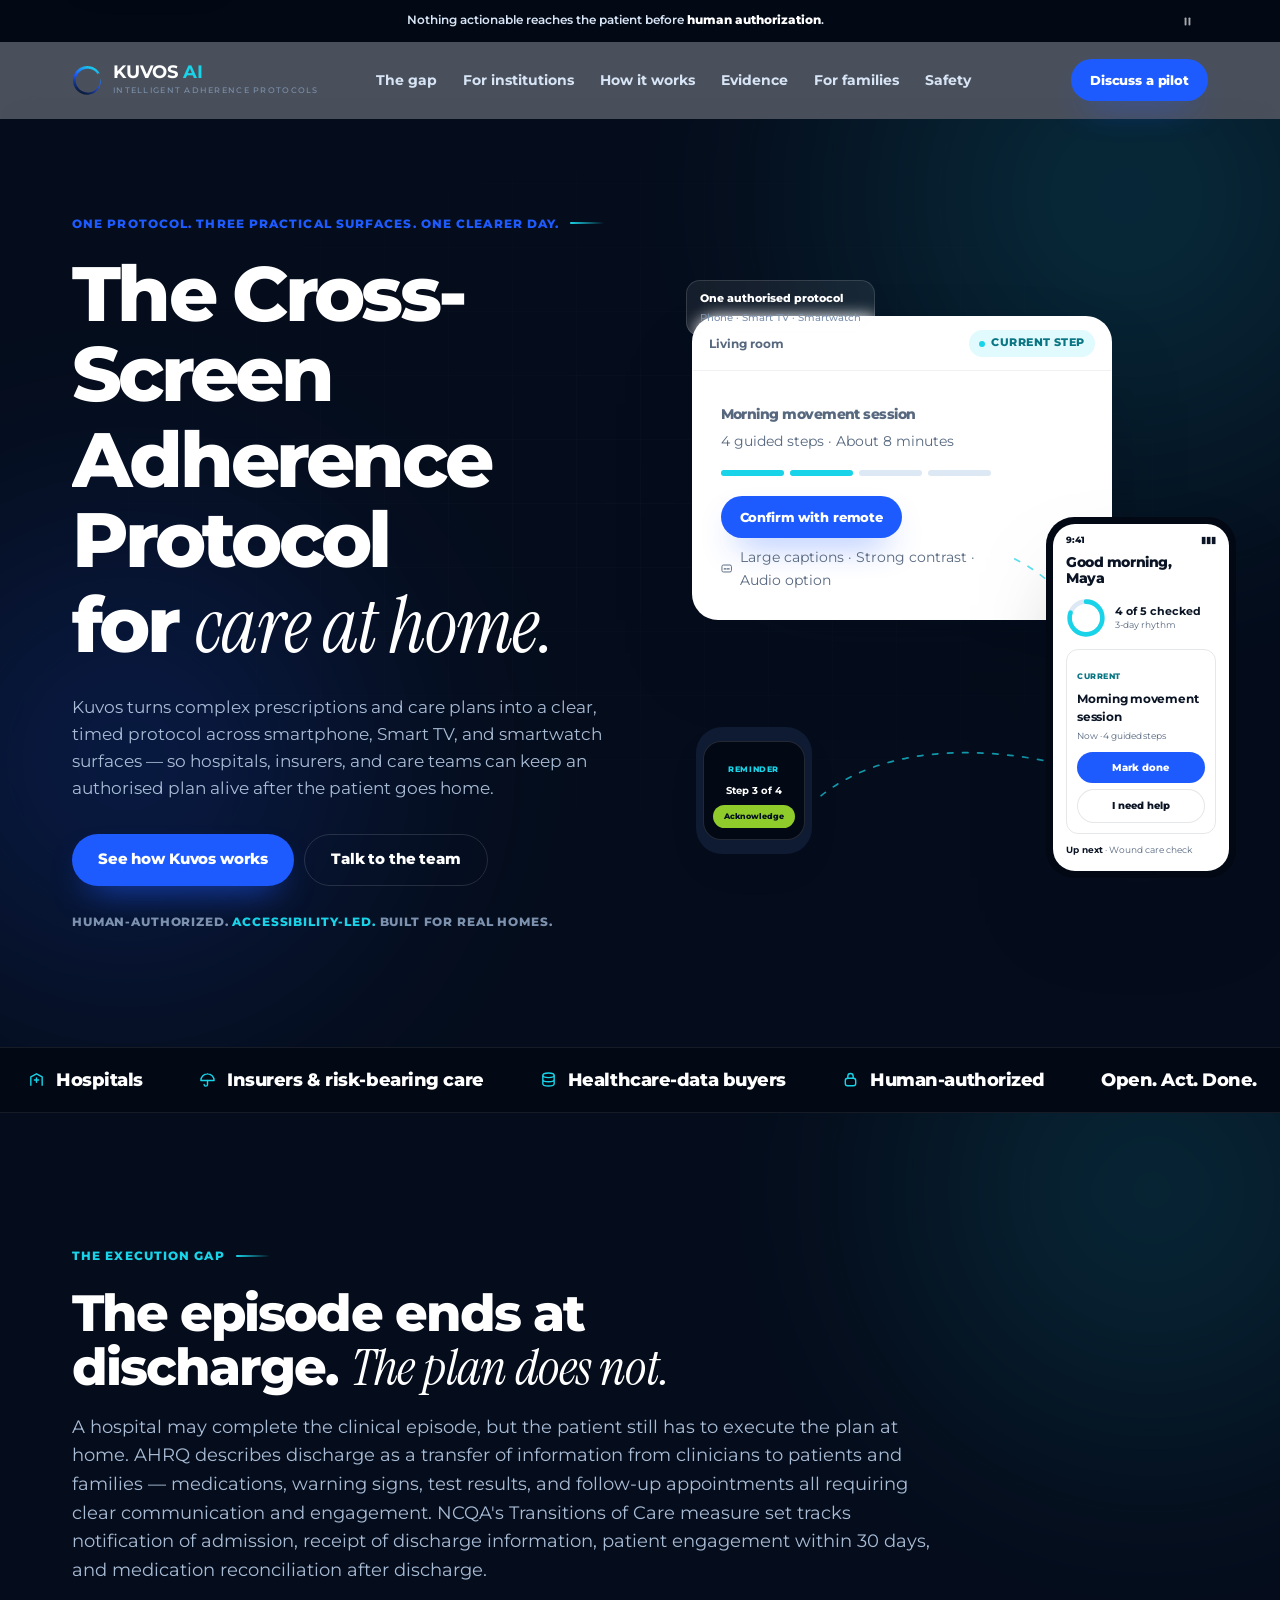
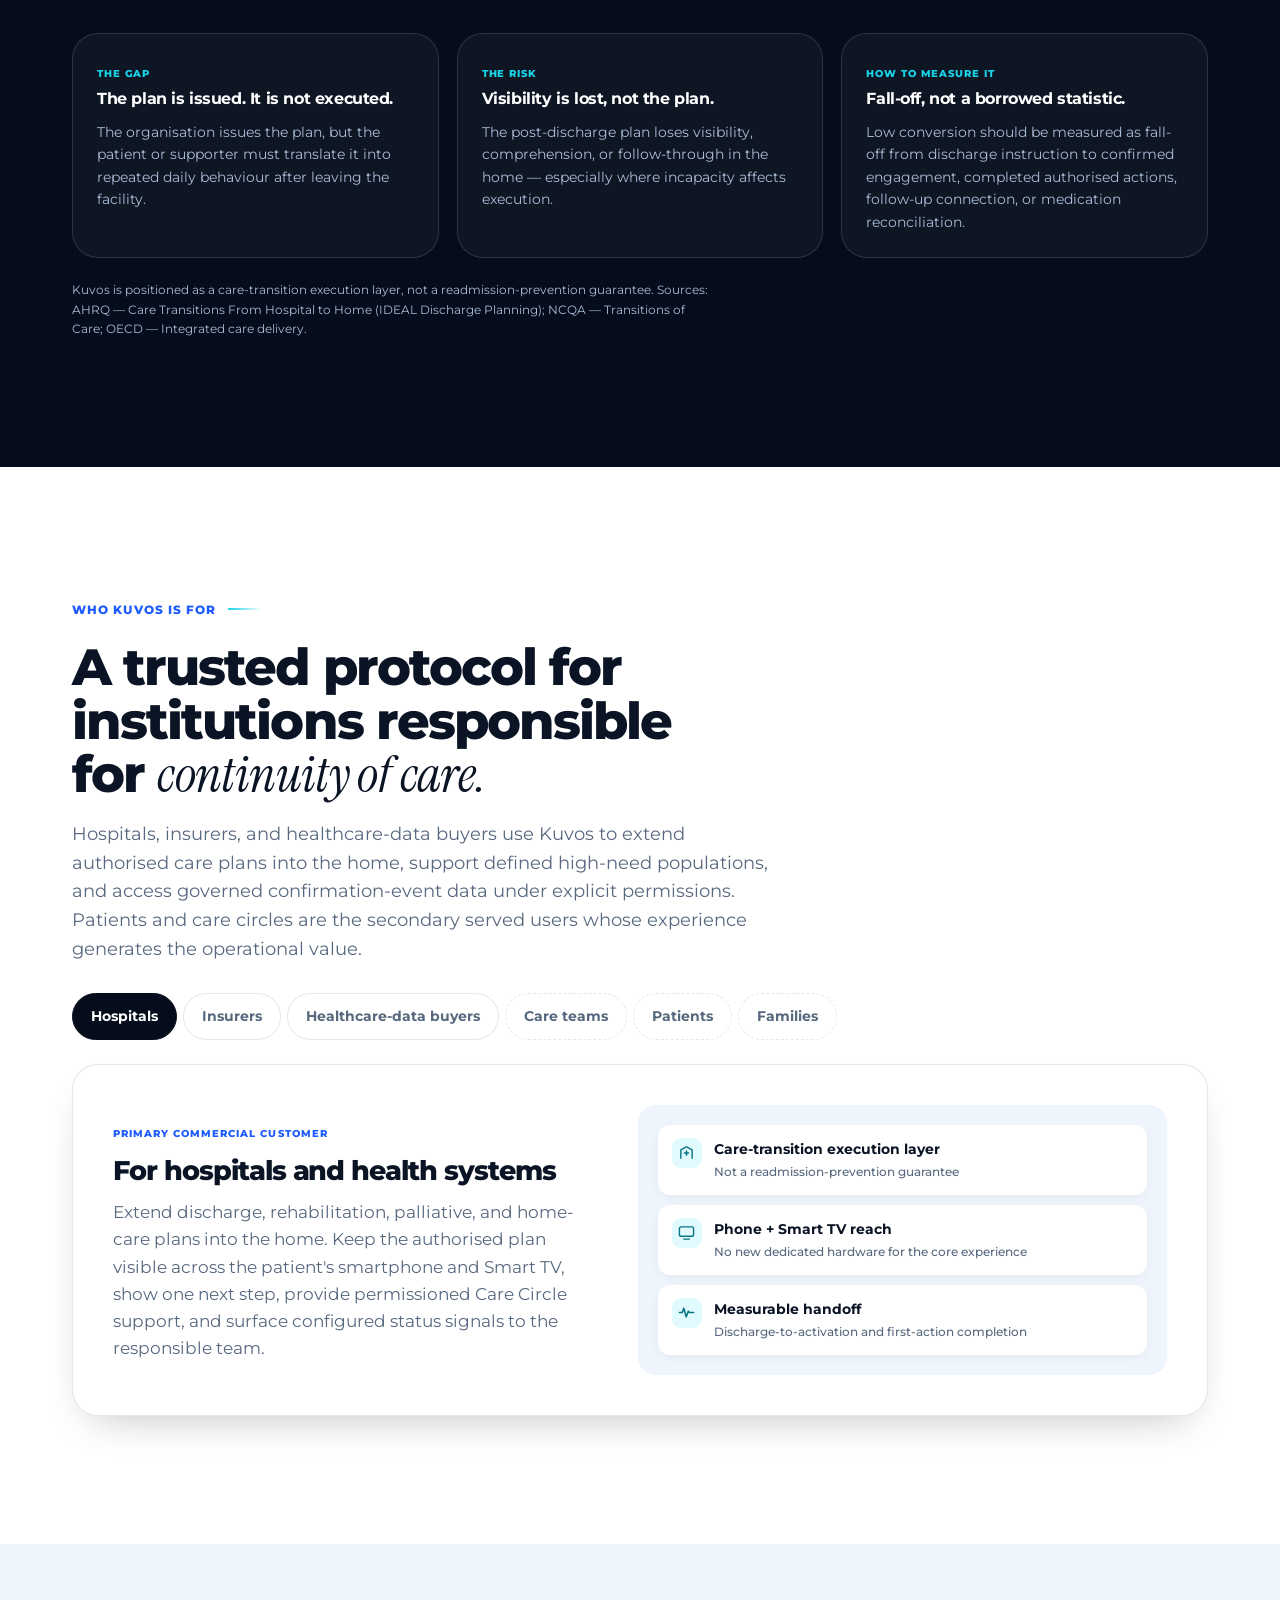
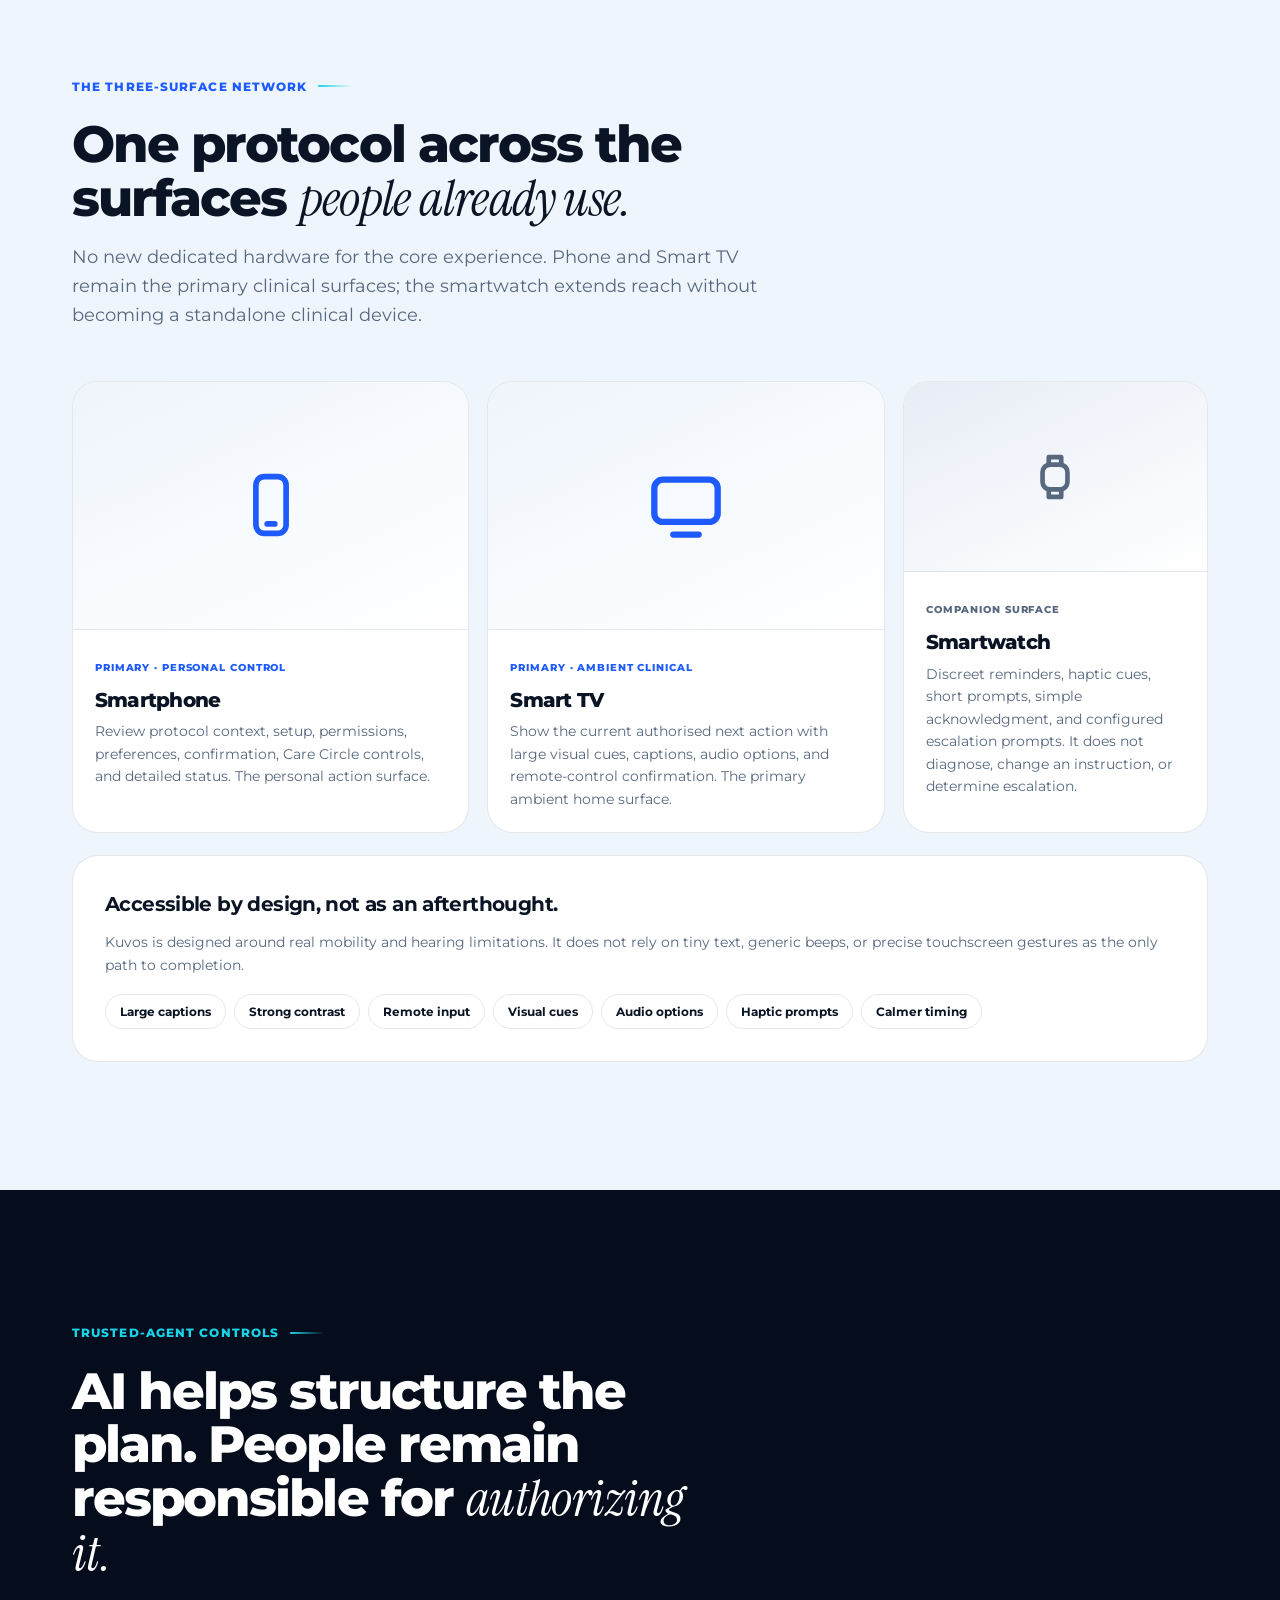
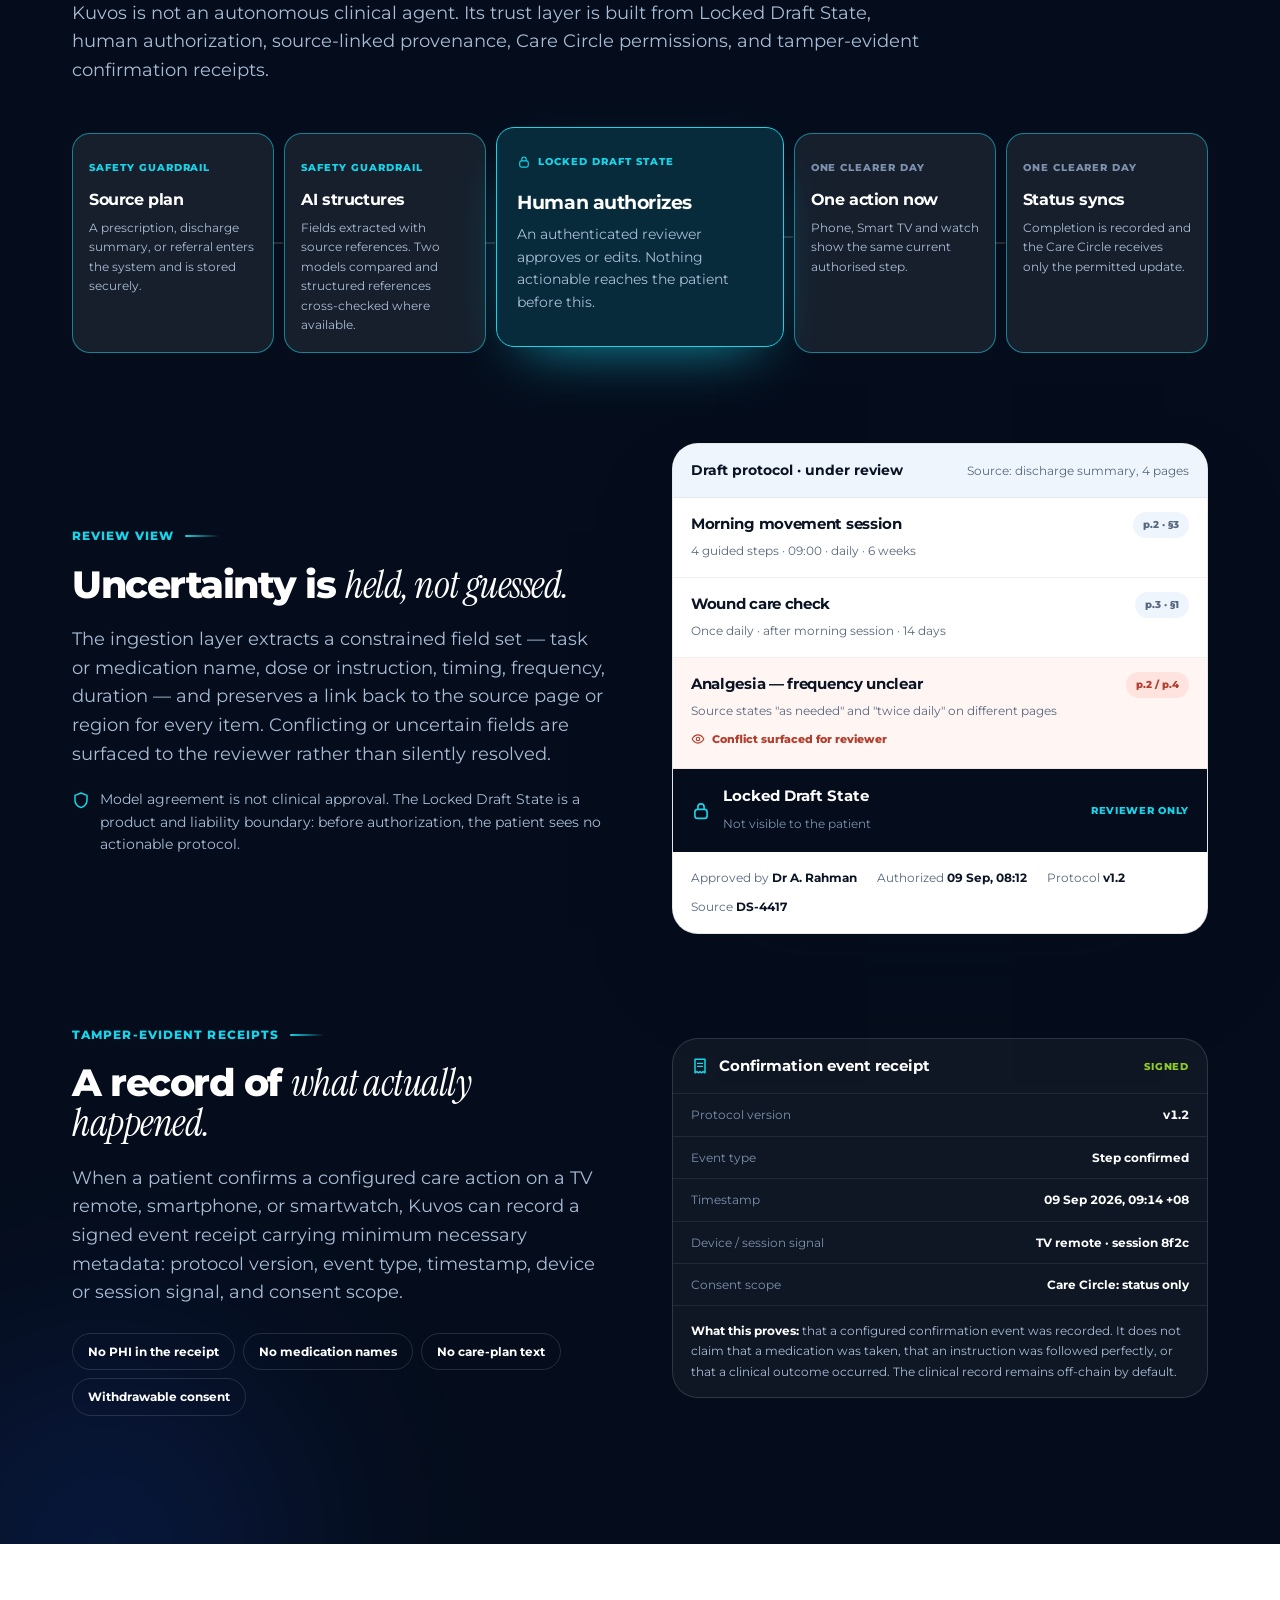
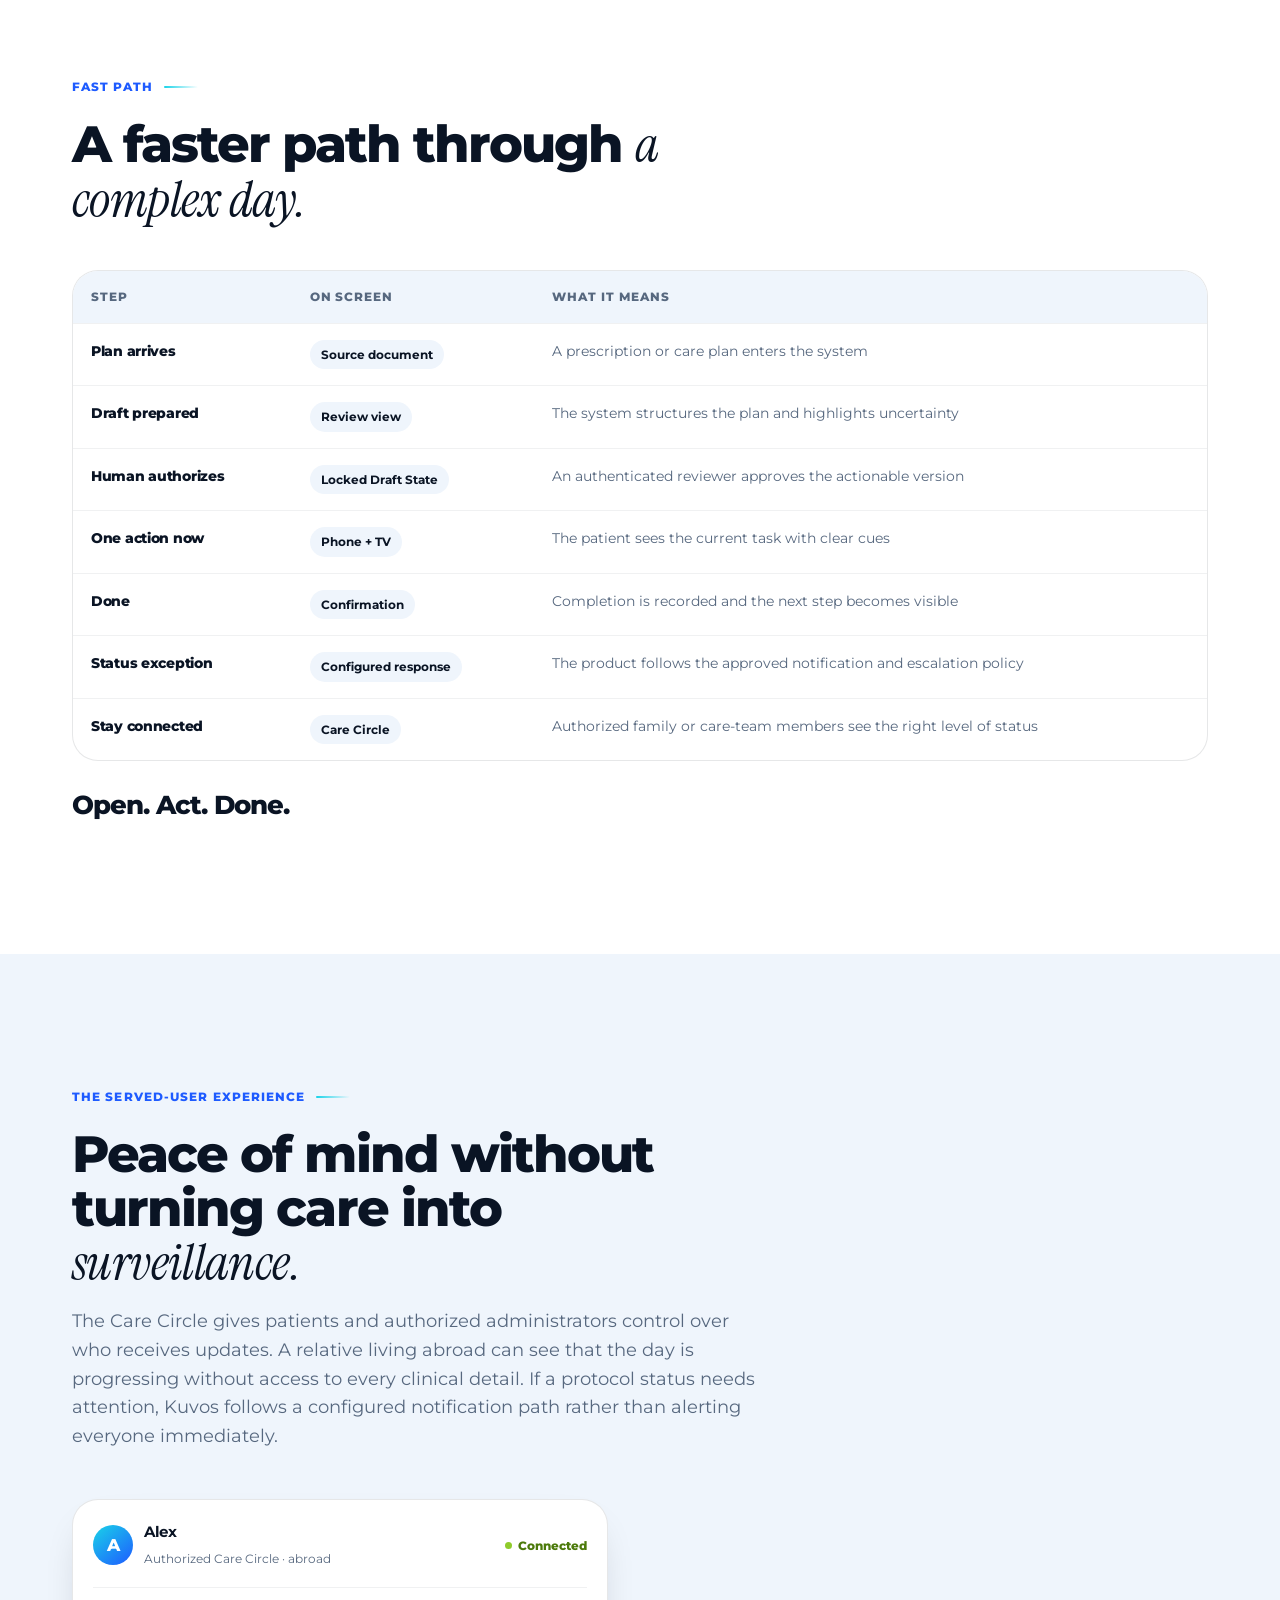
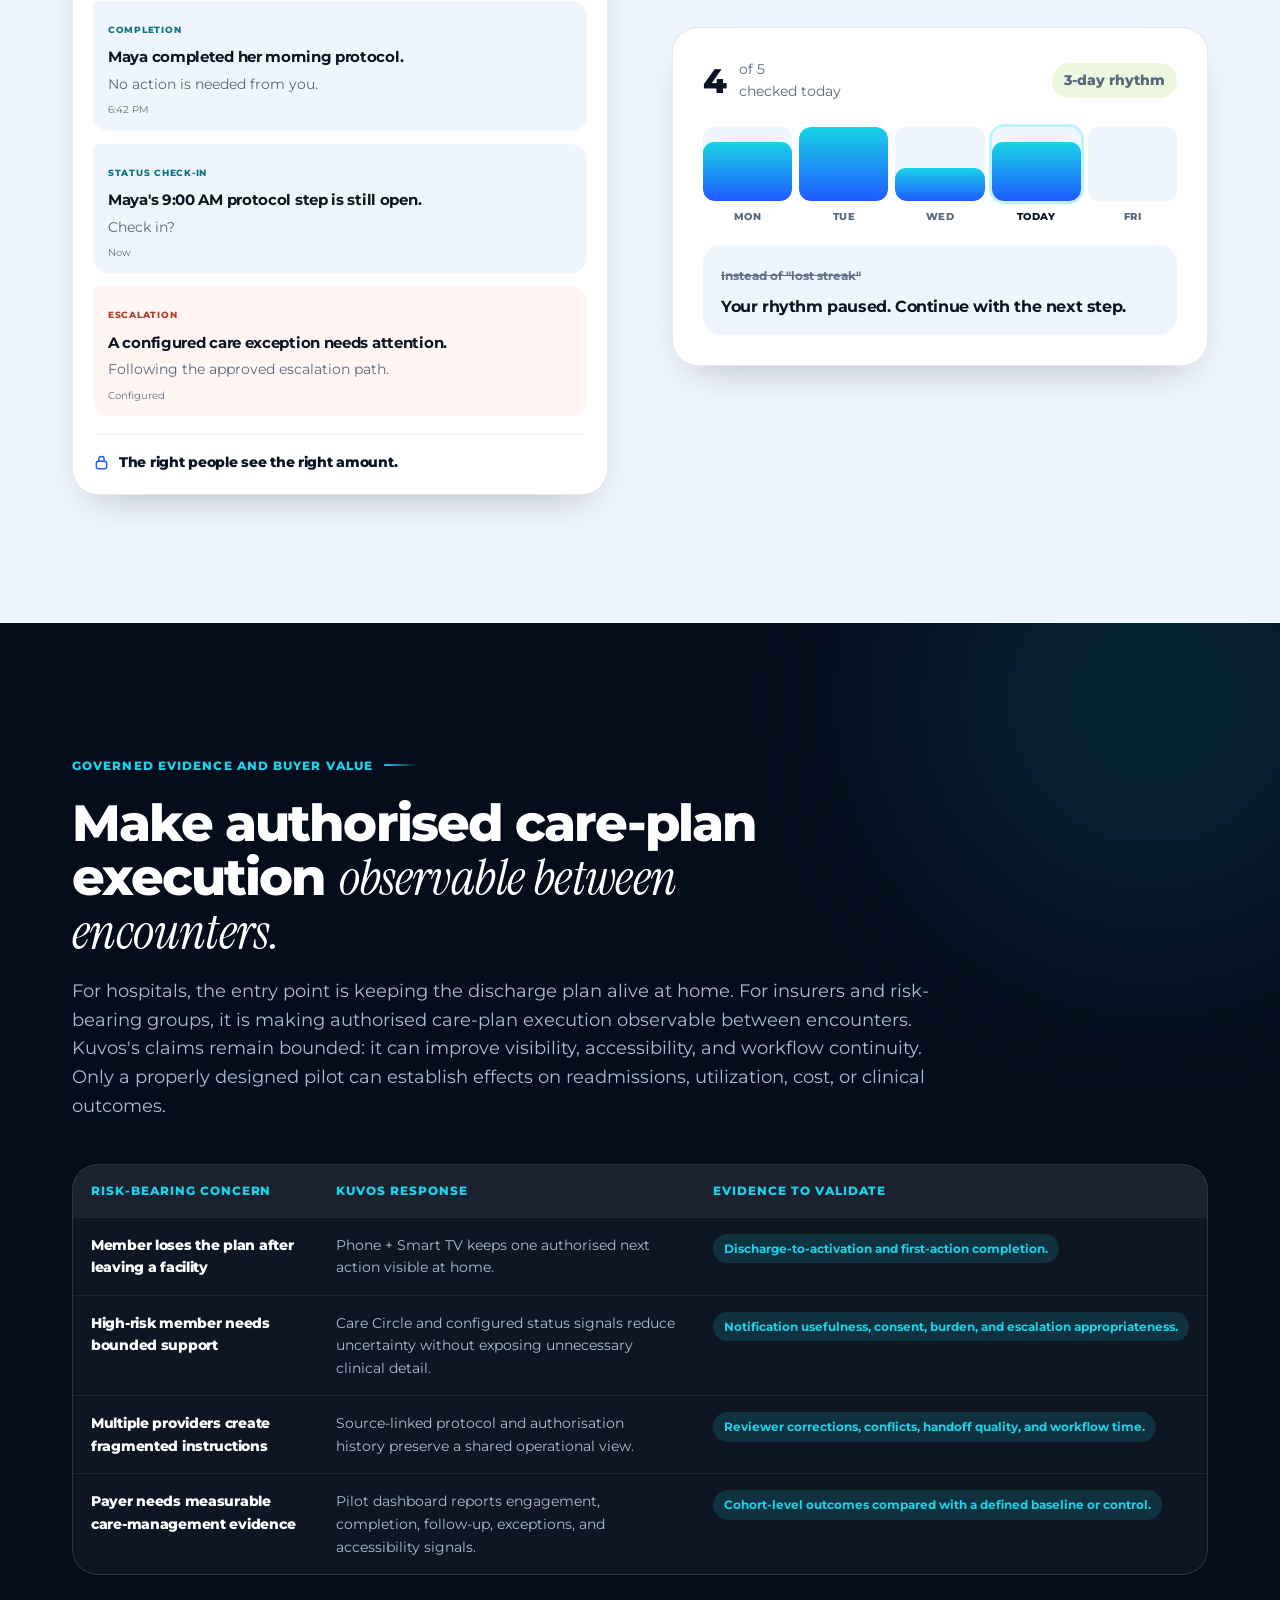
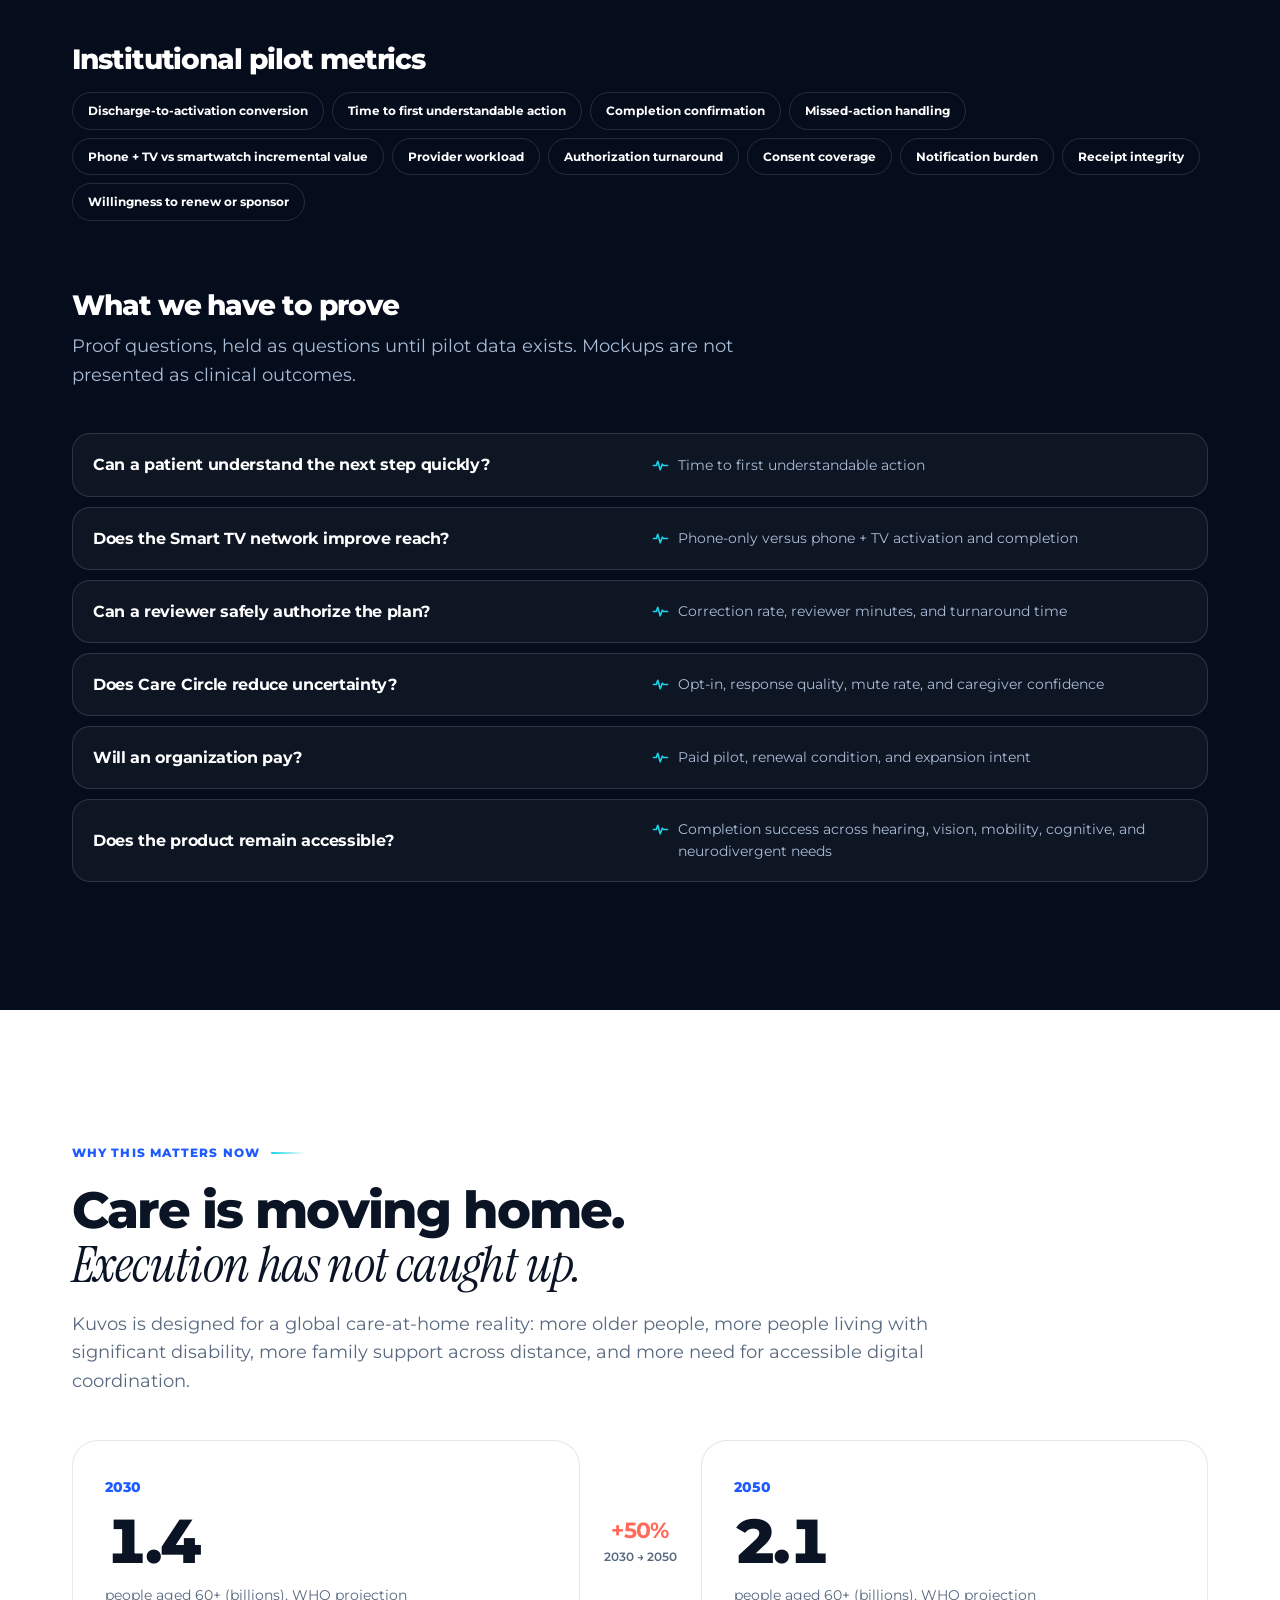
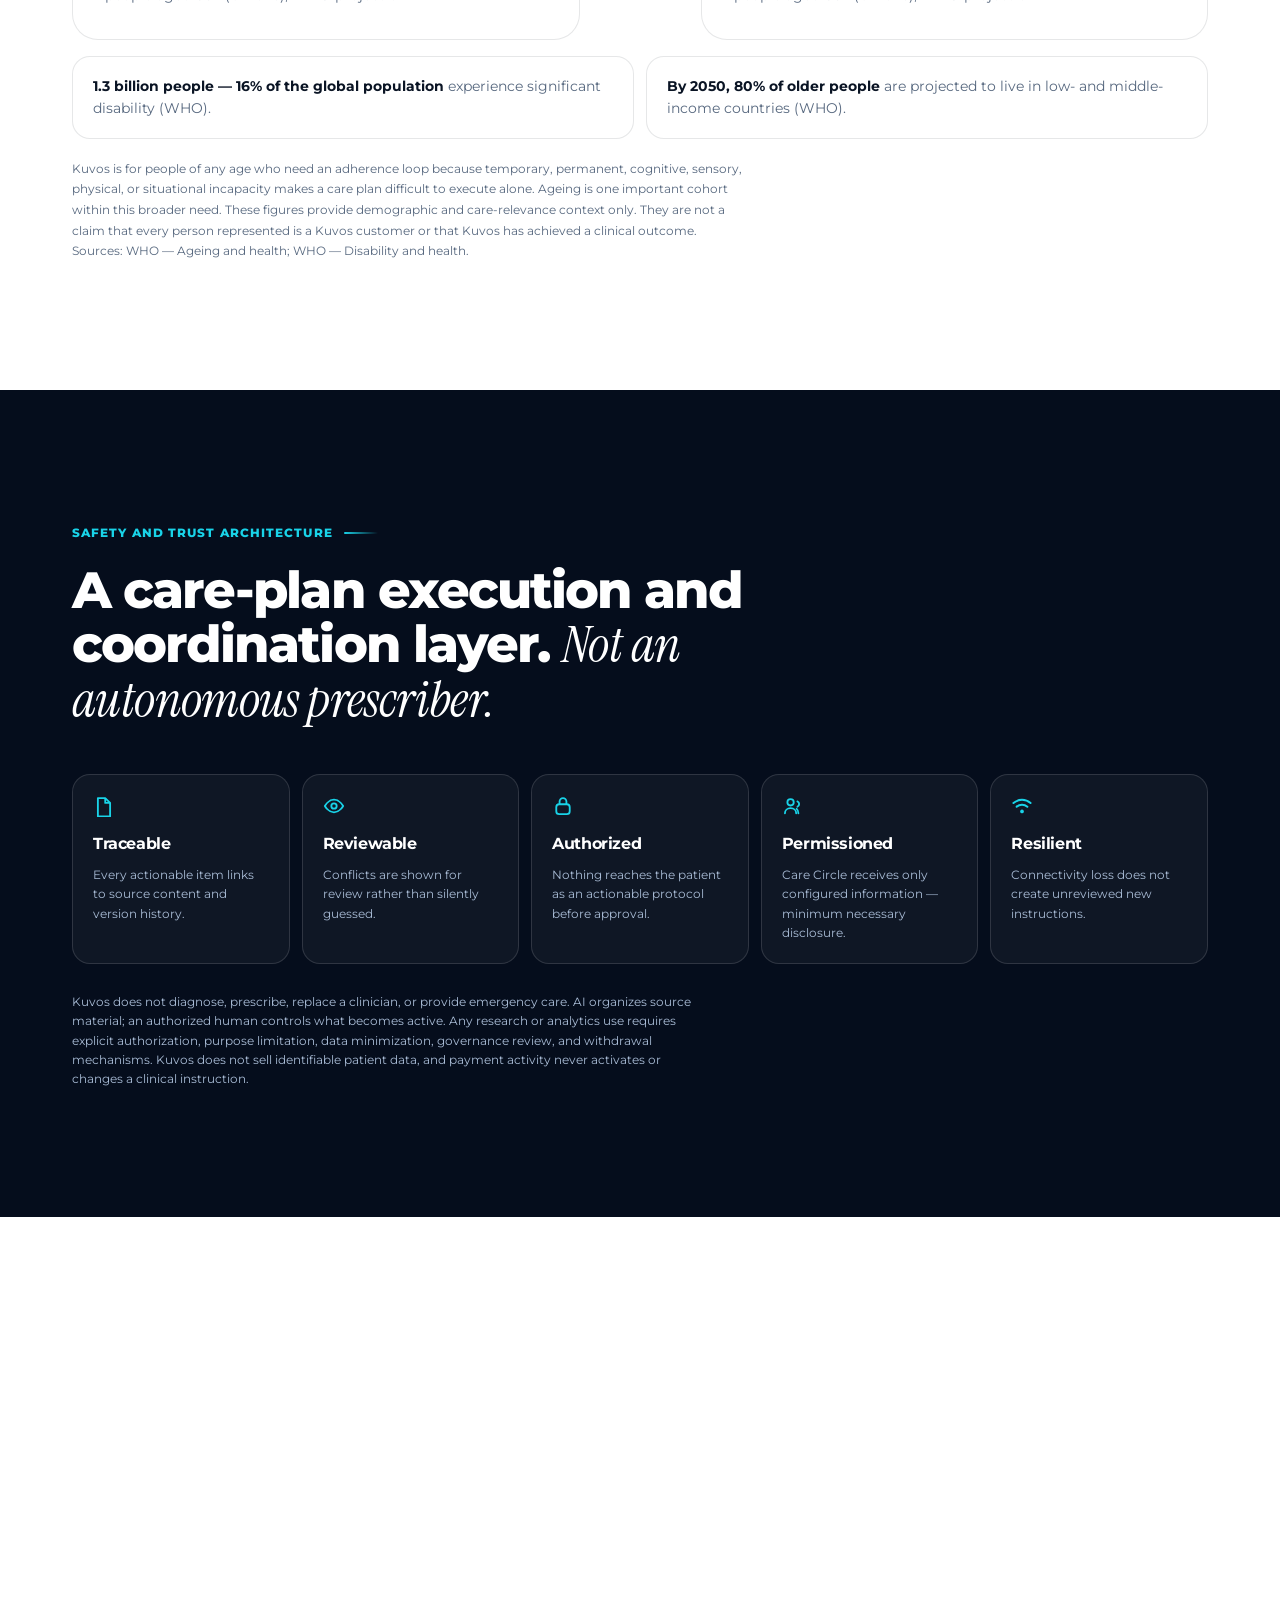
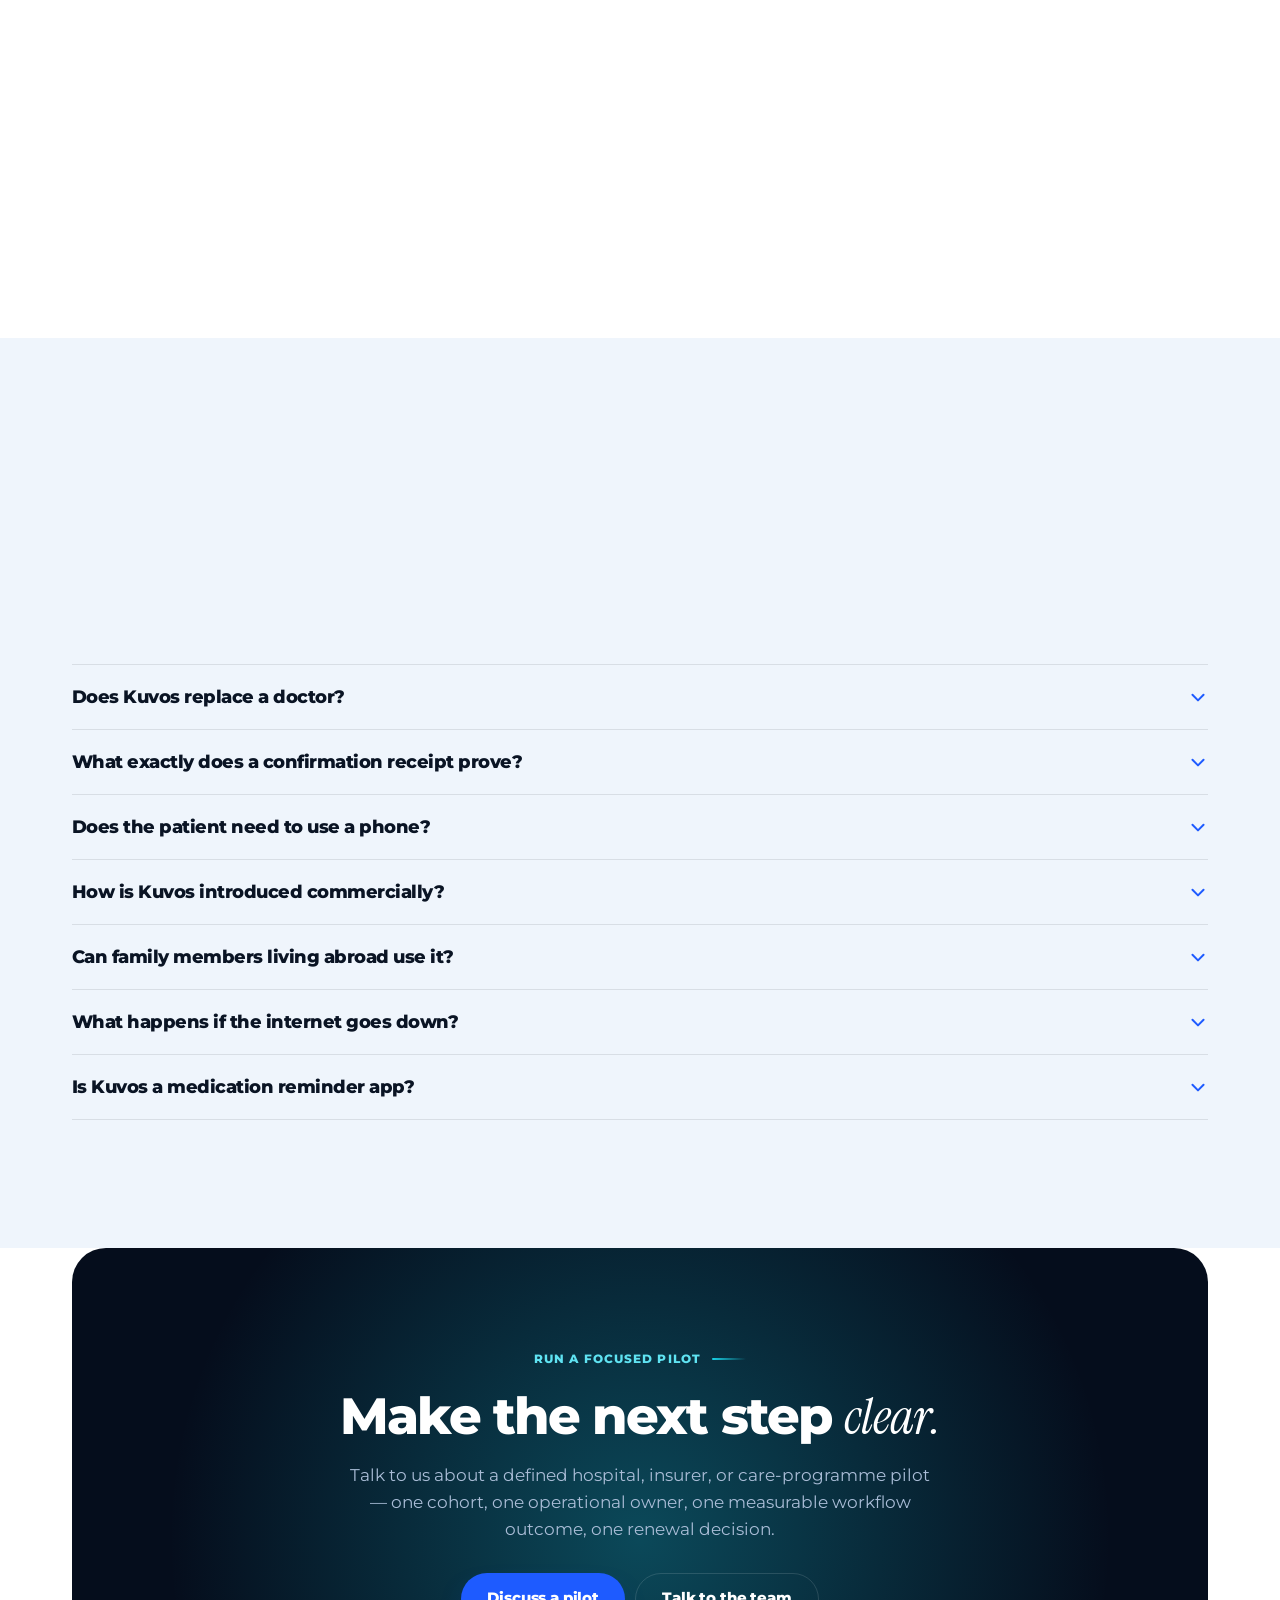
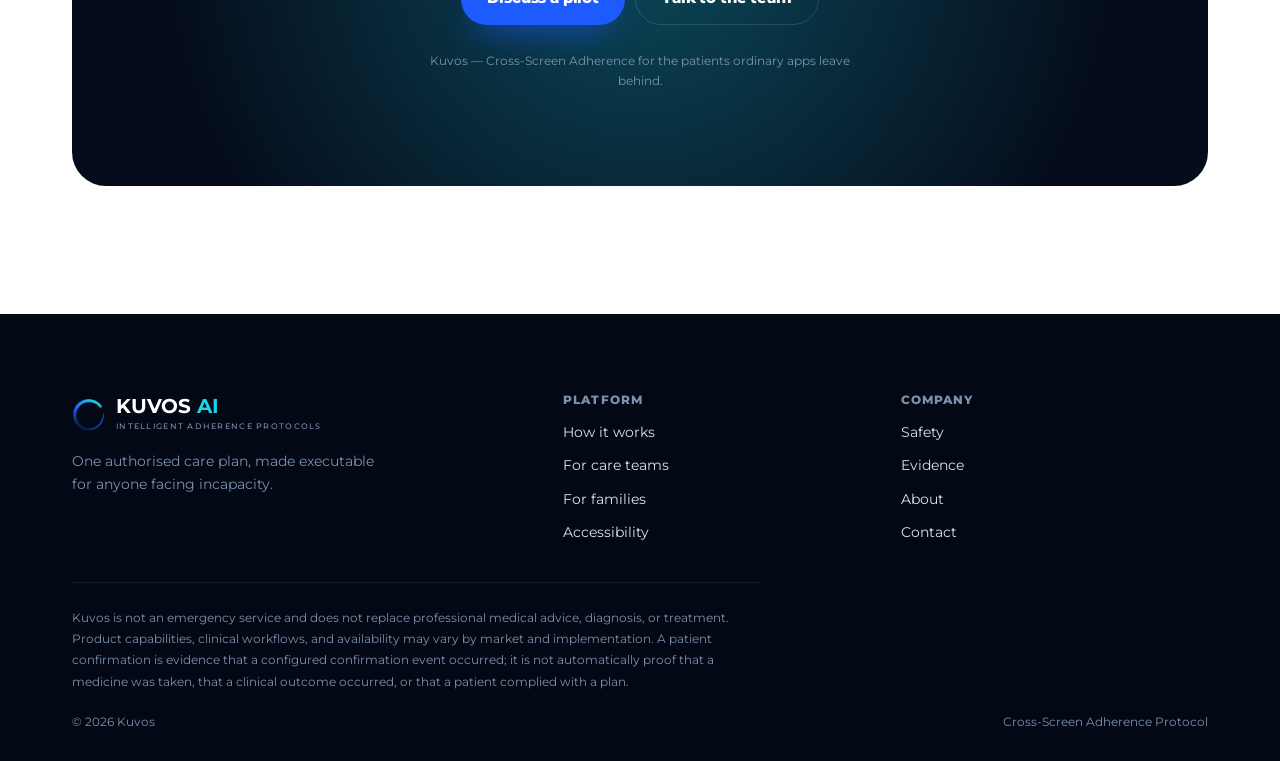
==== index.html @ 3af0aa23 "Set the whole page in Montserrat, to sit closer to the client's reference brand The client asked for" ====
<!DOCTYPE html>
<html lang="en">
<head>
<meta charset="UTF-8">
<meta name="viewport" content="width=device-width, initial-scale=1, viewport-fit=cover">
<meta name="color-scheme" content="light only">
<meta name="supported-color-schemes" content="light">
<meta name="theme-color" content="#050D1C">
<title>Kuvos — A trusted agent layer between the care plan and the home</title>
<meta name="description" content="Kuvos helps hospitals, insurers, and healthcare-data buyers operate a trusted, cross-screen adherence protocol for people who cannot execute healthcare plans alone.">
<link rel="canonical" href="https://kuvos.vercel.app/">

<!-- social -->
<meta property="og:site_name" content="Kuvos">
<meta property="og:title" content="Kuvos — The Cross-Screen Adherence Protocol for care at home">
<meta property="og:description" content="Human-authorized. Accessibility-led. Built for real homes.">
<meta property="og:type" content="website">
<meta property="og:url" content="https://kuvos.vercel.app/">
<meta property="og:image" content="https://kuvos.vercel.app/assets/img/og-card.jpg">
<meta property="og:image:width" content="1200">
<meta property="og:image:height" content="630">
<meta property="og:image:alt" content="Kuvos AI — the Cross-Screen Adherence Protocol for care at home.">
<meta name="twitter:card" content="summary_large_image">
<meta name="twitter:title" content="Kuvos — The Cross-Screen Adherence Protocol for care at home">
<meta name="twitter:description" content="Human-authorized. Accessibility-led. Built for real homes.">
<meta name="twitter:image" content="https://kuvos.vercel.app/assets/img/og-card.jpg">

<!-- brand marks -->
<link rel="icon" href="favicon.ico" sizes="any">
<link rel="icon" href="assets/brand/kuvos-mark.svg" type="image/svg+xml">
<link rel="apple-touch-icon" href="assets/brand/apple-touch-icon.png">
<link rel="manifest" href="site.webmanifest">

<link rel="preconnect" href="https://fonts.googleapis.com">
<link rel="preconnect" href="https://fonts.gstatic.com" crossorigin>
<link href="https://fonts.googleapis.com/css2?family=Montserrat:wght@400;500;600;700;800&family=Instrument+Serif:ital@0;1&display=swap" rel="stylesheet">
<link rel="stylesheet" href="assets/css/styles.css">
<script src="assets/js/main.js" defer></script>
<script type="application/ld+json">
{
  "@context": "https://schema.org",
  "@type": "Organization",
  "name": "Kuvos",
  "alternateName": "Kuvos AI",
  "url": "https://kuvos.vercel.app/",
  "logo": "https://kuvos.vercel.app/assets/brand/icon-512.png",
  "image": "https://kuvos.vercel.app/assets/img/og-card.jpg",
  "slogan": "Intelligent Adherence Protocols",
  "description": "Kuvos is a care-plan execution and coordination layer. It connects smartphone, Smart TV and smartwatch into a Cross-Screen Adherence Protocol that helps anyone with incapacity follow an authorised healthcare plan one step at a time. Kuvos does not diagnose, prescribe, replace a clinician, or provide emergency care.",
  "email": "hello@kuvos.ai",
  "disambiguatingDescription": "B2B healthcare infrastructure and workflow platform for hospitals, insurers and risk-bearing care organisations, and healthcare-data buyers."
}
</script>
</head>
<body>
<a class="skip" href="#top">Skip to main content</a>
<svg class="sprite" aria-hidden="true"><defs>
  <linearGradient id="lg" x1="72%" y1="2%" x2="30%" y2="96%">
    <stop offset="0%" stop-color="#19D3E8"/><stop offset="48%" stop-color="#1E5BFF"/><stop offset="100%" stop-color="#0A1830"/>
  </linearGradient>
  <g id="mark"><path fill="url(#lg)" d="M 89.67 28.01 L 88.14 25.23 L 86.59 22.43 L 84.68 19.85 L 82.55 17.45 L 80.2 15.26 L 77.7 13.24 L 75.07 11.4 L 72.32 9.72 L 69.5 8.18 L 66.57 6.83 L 63.54 5.7 L 60.42 4.87 L 57.25 4.22 L 54.05 3.76 L 50.81 3.5 L 47.56 3.52 L 44.33 3.78 L 41.11 4.27 L 37.93 4.97 L 34.81 5.88 L 31.76 7.02 L 28.79 8.38 L 25.93 9.94 L 23.15 11.66 L 20.51 13.58 L 18.1 15.79 L 15.76 18.07 L 13.61 20.54 L 11.65 23.14 L 9.87 25.89 L 8.29 28.75 L 6.96 31.73 L 5.76 34.77 L 4.81 37.89 L 4.08 41.07 L 3.6 44.3 L 3.32 47.55 L 3.31 50.81 L 3.46 54.07 L 3.87 57.31 L 4.5 60.5 L 5.34 63.65 L 6.52 66.69 L 7.83 69.66 L 9.31 72.55 L 10.97 75.35 L 12.87 77.98 L 14.97 80.45 L 17.21 82.79 L 19.63 84.94 L 22.16 86.94 L 24.81 88.79 L 27.61 90.39 L 30.49 91.85 L 33.47 93.07 L 36.52 94.08 L 39.65 94.82 L 42.82 95.33 L 46 95.69 L 49.2 95.75 L 52.39 95.62 L 55.56 95.27 L 58.68 94.66 L 61.75 93.84 L 64.73 92.79 L 67.65 91.58 L 70.47 90.18 L 73.15 88.53 L 75.71 86.71 L 78.11 84.71 L 80.39 82.58 L 82.5 80.31 L 84.45 77.89 L 86.18 75.33 L 87.76 72.69 L 89.13 69.94 L 90.31 67.11 L 91.29 64.22 L 92 61.25 L 92.57 58.28 L 92.87 55.26 L 92.97 52.25 L 92.83 49.25 L 92.35 46.29 L 91.72 43.39 A 0.1 0.1 0 0 1 91.53 43.42 L 91.61 46.36 L 91.44 49.28 L 91.19 52.16 L 90.79 55.01 L 90.16 57.81 L 89.42 60.56 L 88.4 63.22 L 87.27 65.82 L 85.96 68.32 L 84.48 70.72 L 82.86 73.01 L 81.06 75.15 L 79.14 77.17 L 77.1 79.06 L 74.93 80.79 L 72.64 82.33 L 70.26 83.72 L 67.79 84.92 L 65.28 86.01 L 62.71 86.9 L 60.07 87.57 L 57.4 88.07 L 54.71 88.39 L 52.02 88.55 L 49.33 88.52 L 46.65 88.28 L 43.99 87.92 L 41.39 87.3 L 38.83 86.53 L 36.33 85.62 L 33.89 84.54 L 31.53 83.33 L 29.29 81.9 L 27.11 80.37 L 25.08 78.67 L 23.19 76.81 L 21.42 74.85 L 19.81 72.75 L 18.34 70.56 L 16.97 68.31 L 15.78 65.96 L 14.8 63.51 L 14.06 60.99 L 13.38 58.46 L 12.89 55.88 L 12.57 53.27 L 12.42 50.66 L 12.52 48.04 L 12.75 45.43 L 13.18 42.84 L 13.78 40.29 L 14.55 37.79 L 15.45 35.34 L 16.61 32.99 L 17.88 30.7 L 19.31 28.51 L 20.88 26.42 L 22.59 24.44 L 24.42 22.57 L 26.45 20.92 L 28.5 19.3 L 30.66 17.82 L 32.94 16.52 L 35.31 15.4 L 37.75 14.42 L 40.25 13.62 L 42.81 12.99 L 45.4 12.56 L 48.02 12.31 L 50.66 12.23 L 53.3 12.28 L 55.93 12.54 L 58.54 13.01 L 61.1 13.7 L 63.64 14.48 L 66.12 15.43 L 68.54 16.56 L 70.84 17.91 L 73.03 19.44 L 75.1 21.13 L 77.05 22.95 L 78.93 24.85 L 80.73 26.85 L 82.54 28.87 L 84.05 31.13 A 3.22 3.22 0 0 1 89.67 28.01 Z"/></g>
  <g id="i-tick"><path d="M3.2 8.8 6.9 12.5 14.8 4.2" fill="none" stroke="currentColor" stroke-width="2" stroke-linecap="round" stroke-linejoin="round"/></g>
  <g id="i-chev"><path d="M4 7l5 5 5-5" fill="none" stroke="currentColor" stroke-width="1.8" stroke-linecap="round" stroke-linejoin="round"/></g>
  <g id="i-arrow"><path d="M3 9h12M10.5 4.5 15 9l-4.5 4.5" fill="none" stroke="currentColor" stroke-width="1.8" stroke-linecap="round" stroke-linejoin="round"/></g>
  <g id="i-phone"><rect x="5" y="1.5" width="8" height="15" rx="2.2" fill="none" stroke="currentColor" stroke-width="1.5"/><path d="M8 14h2" stroke="currentColor" stroke-width="1.5" stroke-linecap="round"/></g>
  <g id="i-tv"><rect x="1.5" y="3" width="15" height="10" rx="2" fill="none" stroke="currentColor" stroke-width="1.5"/><path d="M6 16h6" stroke="currentColor" stroke-width="1.5" stroke-linecap="round"/></g>
  <g id="i-watch"><rect x="5" y="5" width="8" height="8" rx="2.4" fill="none" stroke="currentColor" stroke-width="1.5"/><path d="M7 5V2.6h4V5M7 13v2.4h4V13" fill="none" stroke="currentColor" stroke-width="1.5" stroke-linejoin="round"/></g>
  <g id="i-people"><circle cx="7" cy="6" r="2.6" fill="none" stroke="currentColor" stroke-width="1.5"/><path d="M2.4 15c0-2.6 2-4.2 4.6-4.2S11.6 12.4 11.6 15" fill="none" stroke="currentColor" stroke-width="1.5" stroke-linecap="round"/><path d="M12.6 5.2a2.4 2.4 0 0 1 0 4.4M13.4 15c0-1.7-.5-2.9-1.4-3.7" fill="none" stroke="currentColor" stroke-width="1.5" stroke-linecap="round"/></g>
  <g id="i-lock"><rect x="3.5" y="7.6" width="11" height="8" rx="2.4" fill="none" stroke="currentColor" stroke-width="1.5"/><path d="M6.2 7.6V5.4a2.8 2.8 0 0 1 5.6 0v2.2" fill="none" stroke="currentColor" stroke-width="1.5"/></g>
  <g id="i-doc"><path d="M4 2.5h6l4 4v11H4v-15Z" fill="none" stroke="currentColor" stroke-width="1.5" stroke-linejoin="round"/><path d="M10 2.5v4h4" fill="none" stroke="currentColor" stroke-width="1.5" stroke-linejoin="round"/></g>
  <g id="i-eye"><path d="M1.5 9S4.5 3.8 9 3.8 16.5 9 16.5 9 13.5 14.2 9 14.2 1.5 9 1.5 9Z" fill="none" stroke="currentColor" stroke-width="1.5" stroke-linejoin="round"/><circle cx="9" cy="9" r="2.2" fill="none" stroke="currentColor" stroke-width="1.5"/></g>
  <g id="i-shield"><path d="M9 2 15 4.4v4.8c0 3.7-2.4 6.1-6 7.4-3.6-1.3-6-3.7-6-7.4V4.4L9 2Z" fill="none" stroke="currentColor" stroke-width="1.5" stroke-linejoin="round"/></g>
  <g id="i-wifi"><path d="M2 6.6a10.5 10.5 0 0 1 14 0M4.6 9.6a6.6 6.6 0 0 1 8.8 0" fill="none" stroke="currentColor" stroke-width="1.6" stroke-linecap="round"/><circle cx="9" cy="13.4" r="1.5" fill="currentColor"/></g>
  <g id="i-caption"><rect x="1.5" y="3.5" width="15" height="11" rx="2.4" fill="none" stroke="currentColor" stroke-width="1.5"/><path d="M5 9.6h3M10 9.6h3" stroke="currentColor" stroke-width="1.6" stroke-linecap="round"/></g>
  <g id="i-pulse"><path d="M1.5 9h3l1.6-4.4 2.6 9 2.2-6 1.2 1.4h4.4" fill="none" stroke="currentColor" stroke-width="1.7" stroke-linecap="round" stroke-linejoin="round"/></g>
  <g id="i-globe"><circle cx="9" cy="9" r="7" fill="none" stroke="currentColor" stroke-width="1.5"/><path d="M2 9h14M9 2c2 2.3 3 4.6 3 7s-1 4.7-3 7c-2-2.3-3-4.6-3-7s1-4.7 3-7Z" fill="none" stroke="currentColor" stroke-width="1.5"/></g>
  <g id="i-hospital"><path d="M3 15.5V6.2L9 3l6 3.2v9.3" fill="none" stroke="currentColor" stroke-width="1.5" stroke-linejoin="round"/><path d="M9 7.4v4.4M6.8 9.6h4.4" stroke="currentColor" stroke-width="1.6" stroke-linecap="round"/></g>
  <g id="i-umbrella"><path d="M9 2.4v1.2M2 10a7 7 0 0 1 14 0Z" fill="none" stroke="currentColor" stroke-width="1.5" stroke-linejoin="round"/><path d="M9 10v4.2a1.8 1.8 0 0 1-3.6 0" fill="none" stroke="currentColor" stroke-width="1.5" stroke-linecap="round"/></g>
  <g id="i-db"><ellipse cx="9" cy="4.6" rx="6" ry="2.4" fill="none" stroke="currentColor" stroke-width="1.5"/><path d="M3 4.6v8.8c0 1.3 2.7 2.4 6 2.4s6-1.1 6-2.4V4.6M3 9c0 1.3 2.7 2.4 6 2.4s6-1.1 6-2.4" fill="none" stroke="currentColor" stroke-width="1.5"/></g>
  <g id="i-receipt"><path d="M4 2.2h10v13.6l-2-1.2-1.6 1.2-1.4-1.2-1.4 1.2-1.6-1.2-2 1.2V2.2Z" fill="none" stroke="currentColor" stroke-width="1.5" stroke-linejoin="round"/><path d="M6.6 6.4h4.8M6.6 9.4h4.8" stroke="currentColor" stroke-width="1.4" stroke-linecap="round"/></g>
</defs></svg>

<!-- ══ announcement ══ -->
<div class="ann">
  <div class="shell ann-in">
    <div class="ann-track" aria-live="polite">
      <div class="ann-item on"><span>Nothing actionable reaches the patient before <b>human authorization</b>.</span></div>
      <div class="ann-item"><span>Now seeking clinical design partners and a defined pilot cohort.</span></div>
      <div class="ann-item"><span>Kuvos does not diagnose, prescribe, or replace a clinician.</span></div>
    </div>
    <button class="ann-play" id="annPlay" aria-label="Pause announcements">
      <svg width="13" height="13" viewBox="0 0 18 18" aria-hidden="true" focusable="false"><rect x="5" y="3.5" width="2.6" height="11" rx="1.1" fill="currentColor"/><rect x="10.4" y="3.5" width="2.6" height="11" rx="1.1" fill="currentColor"/></svg>
    </button>
  </div>
</div>

<!-- ══ header ══ -->
<header class="hdr" id="hdr">
  <div class="shell hdr-in">
    <a href="#top" class="logo" aria-label="Kuvos home">
      <svg class="ring" viewBox="0 0 100 100" aria-hidden="true"><use href="#mark"/></svg>
      <span class="logo-txt"><b>KUVOS <i>AI</i></b><small>INTELLIGENT ADHERENCE PROTOCOLS</small></span>
    </a>
    <nav class="nav" id="nav" aria-label="Primary">
      <a href="#gap">The gap</a>
      <a href="#buyers">For institutions</a>
      <a href="#controls">How it works</a>
      <a href="#evidence">Evidence</a>
      <a href="#families">For families</a>
      <a href="#safety">Safety</a>
    </nav>
    <div class="hdr-end">
      <a href="#pilot" class="btn btn-p btn-sm hdr-cta">Discuss a pilot</a>
      <button class="burger" id="burger" aria-label="Open menu" aria-expanded="false">
        <svg width="18" height="18" viewBox="0 0 18 18" aria-hidden="true" focusable="false"><path d="M2 5h14M2 9h14M2 13h14" stroke="currentColor" stroke-width="1.8" stroke-linecap="round"/></svg>
      </button>
    </div>
  </div>
  <div class="scrollbar" id="scrollbar"></div>
</header>

<main id="top" tabindex="-1">

<!-- ══ hero ══ -->
<section class="hero">
  <div class="hero-bg" aria-hidden="true">
    <!-- Brand loop — see assets/video/README.md:
         <video autoplay muted loop playsinline poster="assets/video/hero-poster.jpg">
           <source src="assets/video/kuvos-loop.mp4" type="video/mp4"></video> -->
    <span class="glow gh1"></span><span class="glow gh2"></span>
  </div>
  <div class="shell hero-grid">
    <div>
      <span class="eyebrow">One protocol. Three practical surfaces. One clearer day.</span>
      <h1>
        <span class="ln"><span>The Cross-Screen</span></span>
        <span class="ln"><span>Adherence Protocol</span></span>
        <span class="ln"><span>for <em>care at home.</em></span></span>
      </h1>
      <p class="hero-sub">Kuvos turns complex prescriptions and care plans into a clear, timed protocol across smartphone, Smart TV, and smartwatch surfaces — so hospitals, insurers, and care teams can keep an authorised plan alive after the patient goes home.</p>
      <div class="hero-btns">
        <a href="#controls" class="btn btn-p">See how Kuvos works</a>
        <a href="#pilot" class="btn btn-o">Talk to the team</a>
      </div>
      <p class="trustline">Human-authorized. <span>Accessibility-led.</span> Built for real homes.</p>
    </div>

    <div class="stage">
      <svg class="cue" viewBox="0 0 480 560" preserveAspectRatio="none" aria-hidden="true">
        <path d="M120 470 C 170 430, 250 420, 340 440"/>
        <path d="M300 250 C 360 280, 400 350, 400 430"/>
      </svg>
      <span class="tag">One authorised protocol<small>Phone · Smart TV · Smartwatch</small></span>

      <div class="tv">
        <div class="tv-bar"><span>Living room</span><span class="pill"><i></i>CURRENT STEP</span></div>
        <div class="tv-body">
          <p class="tv-title">Morning movement session</p>
          <p>4 guided steps · About 8 minutes</p>
          <div class="tvprog"><i class="on"></i><i class="on"></i><i></i><i></i></div>
          <div class="tv-cta"><span class="btn btn-p btn-sm">Confirm with remote</span></div>
          <p class="remote"><svg width="15" height="15" viewBox="0 0 18 18" aria-hidden="true" focusable="false"><use href="#i-caption"/></svg>Large captions · Strong contrast · Audio option</p>
        </div>
      </div>

      <div class="phone" aria-hidden="true">
        <div class="phone-in">
          <div class="phone-top"><span>9:41</span><span>▮▮▮</span></div>
          <div class="phone-pad">
            <p class="ph-title">Good morning,<br>Maya</p>
            <div class="prog">
              <svg width="40" height="40" viewBox="0 0 44 44" aria-hidden="true" focusable="false">
                <circle class="track" cx="22" cy="22" r="18" fill="none" stroke-width="5"/>
                <circle class="arc" id="phoneArc" cx="22" cy="22" r="18" fill="none" stroke-width="5"
                        stroke-linecap="round" stroke-dasharray="113" stroke-dashoffset="113" transform="rotate(-90 22 22)"/>
              </svg>
              <span><b>4 of 5 checked</b><small>3-day rhythm</small></span>
            </div>
            <div class="mini">
              <span>CURRENT</span>
              <b>Morning movement session</b>
              <em>Now · 4 guided steps</em>
              <div class="mini-btn">Mark done</div>
              <div class="mini-btn ghost">I need help</div>
            </div>
            <p class="next"><b>Up next</b> · Wound care check</p>
          </div>
        </div>
      </div>

      <div class="watch" aria-hidden="true">
        <div class="watch-band">
          <div class="watch-face">
            <span>REMINDER</span>
            <b>Step 3 of 4</b>
            <div class="tap">Acknowledge</div>
          </div>
        </div>
      </div>
    </div>
  </div>
</section>

<!-- ══ marquee ══ -->
<div class="mq" aria-hidden="true">
  <div class="mq-row" id="mqRow">
    <span class="mq-i"><svg width="17" height="17" viewBox="0 0 18 18" aria-hidden="true" focusable="false"><use href="#i-hospital"/></svg>Hospitals</span>
    <span class="mq-i"><svg width="17" height="17" viewBox="0 0 18 18" aria-hidden="true" focusable="false"><use href="#i-umbrella"/></svg>Insurers &amp; risk-bearing care</span>
    <span class="mq-i"><svg width="17" height="17" viewBox="0 0 18 18" aria-hidden="true" focusable="false"><use href="#i-db"/></svg>Healthcare-data buyers</span>
    <span class="mq-i"><svg width="17" height="17" viewBox="0 0 18 18" aria-hidden="true" focusable="false"><use href="#i-lock"/></svg>Human-authorized</span>
    <span class="mq-i">Open. Act. Done.</span>
  </div>
</div>

<!-- ══ 1. institutional continuity gap ══ -->
<section class="sect dark" id="gap">
  <span class="glow g1" aria-hidden="true"></span>
  <div class="shell">
    <div class="head rv">
      <span class="eyebrow">The execution gap</span>
      <h2>The episode ends at discharge. <em>The plan does not.</em></h2>
      <p class="lede wide">A hospital may complete the clinical episode, but the patient still has to execute the plan at home. AHRQ describes discharge as a transfer of information from clinicians to patients and families — medications, warning signs, test results, and follow-up appointments all requiring clear communication and engagement. NCQA's Transitions of Care measure set tracks notification of admission, receipt of discharge information, patient engagement within 30 days, and medication reconciliation after discharge.</p>
    </div>
    <div class="gap-grid">
      <div class="gapc rv"><span>The gap</span><b>The plan is issued. It is not executed.</b><p>The organisation issues the plan, but the patient or supporter must translate it into repeated daily behaviour after leaving the facility.</p></div>
      <div class="gapc rv rv-1"><span>The risk</span><b>Visibility is lost, not the plan.</b><p>The post-discharge plan loses visibility, comprehension, or follow-through in the home — especially where incapacity affects execution.</p></div>
      <div class="gapc rv rv-2"><span>How to measure it</span><b>Fall-off, not a borrowed statistic.</b><p>Low conversion should be measured as fall-off from discharge instruction to confirmed engagement, completed authorised actions, follow-up connection, or medication reconciliation.</p></div>
    </div>
    <p class="refline">Kuvos is positioned as a care-transition execution layer, not a readmission-prevention guarantee. Sources: AHRQ — Care Transitions From Hospital to Home (IDEAL Discharge Planning); NCQA — Transitions of Care; OECD — Integrated care delivery.</p>
  </div>
</section>

<!-- ══ 2. buyer selector ══ -->
<section class="sect" id="buyers">
  <div class="shell">
    <div class="head rv">
      <span class="eyebrow">Who Kuvos is for</span>
      <h2>A trusted protocol for institutions responsible for <em>continuity of care.</em></h2>
      <p class="lede">Hospitals, insurers, and healthcare-data buyers use Kuvos to extend authorised care plans into the home, support defined high-need populations, and access governed confirmation-event data under explicit permissions. Patients and care circles are the secondary served users whose experience generates the operational value.</p>
    </div>
    <div class="tabs rv" role="tablist" id="buyerTabs"></div>
    <div class="buyer rv" id="buyerPanel" role="tabpanel" tabindex="0"></div>
  </div>
</section>

<!-- ══ 3. three-surface network ══ -->
<section class="sect cloud" id="surfaces">
  <div class="shell">
    <div class="head rv">
      <span class="eyebrow">The three-surface network</span>
      <h2>One protocol across the surfaces <em>people already use.</em></h2>
      <p class="lede">No new dedicated hardware for the core experience. Phone and Smart TV remain the primary clinical surfaces; the smartwatch extends reach without becoming a standalone clinical device.</p>
    </div>
    <div class="surf">
      <article class="card rv">
        <div class="card-art"><svg width="68" height="68" viewBox="0 0 18 18" aria-hidden="true" focusable="false"><use href="#i-phone"/></svg></div>
        <div class="card-body">
          <span class="role">Primary · Personal control</span>
          <h3>Smartphone</h3>
          <p>Review protocol context, setup, permissions, preferences, confirmation, Care Circle controls, and detailed status. The personal action surface.</p>
        </div>
      </article>
      <article class="card rv rv-1">
        <div class="card-art"><svg width="76" height="76" viewBox="0 0 18 18" aria-hidden="true" focusable="false"><use href="#i-tv"/></svg></div>
        <div class="card-body">
          <span class="role">Primary · Ambient clinical</span>
          <h3>Smart TV</h3>
          <p>Show the current authorised next action with large visual cues, captions, audio options, and remote-control confirmation. The primary ambient home surface.</p>
        </div>
      </article>
      <article class="card rv rv-2">
        <div class="card-art"><svg width="56" height="56" viewBox="0 0 18 18" aria-hidden="true" focusable="false"><use href="#i-watch"/></svg></div>
        <div class="card-body">
          <span class="role">Companion surface</span>
          <h3>Smartwatch</h3>
          <p>Discreet reminders, haptic cues, short prompts, simple acknowledgment, and configured escalation prompts. It does not diagnose, change an instruction, or determine escalation.</p>
        </div>
      </article>
    </div>
    <div class="a11y rv">
      <b>Accessible by design, not as an afterthought.</b>
      <p>Kuvos is designed around real mobility and hearing limitations. It does not rely on tiny text, generic beeps, or precise touchscreen gestures as the only path to completion.</p>
      <div class="a11y-row">
        <span>Large captions</span><span>Strong contrast</span><span>Remote input</span><span>Visual cues</span>
        <span>Audio options</span><span>Haptic prompts</span><span>Calmer timing</span>
      </div>
    </div>
  </div>
</section>

<!-- ══ 4. trusted-agent controls ══ -->
<section class="sect dark" id="controls">
  <span class="glow g2" aria-hidden="true"></span>
  <div class="shell">
    <div class="head rv">
      <span class="eyebrow">Trusted-agent controls</span>
      <h2>AI helps structure the plan. People remain responsible for <em>authorizing it.</em></h2>
      <p class="lede wide">Kuvos is not an autonomous clinical agent. Its trust layer is built from Locked Draft State, human authorization, source-linked provenance, Care Circle permissions, and tamper-evident confirmation receipts.</p>
    </div>

    <div class="flow" id="flow">
      <div class="node guard"><span>Safety guardrail</span><b>Source plan</b><p>A prescription, discharge summary, or referral enters the system and is stored securely.</p></div>
      <div class="node guard"><span>Safety guardrail</span><b>AI structures</b><p>Fields extracted with source references. Two models compared and structured references cross-checked where available.</p></div>
      <div class="node guard auth"><span><svg width="14" height="14" viewBox="0 0 18 18" aria-hidden="true"><use href="#i-lock"/></svg>Locked Draft State</span><b>Human authorizes</b><p>An authenticated reviewer approves or edits. Nothing actionable reaches the patient before this.</p></div>
      <div class="node"><span>One clearer day</span><b>One action now</b><p>Phone, Smart TV and watch show the same current authorised step.</p></div>
      <div class="node"><span>One clearer day</span><b>Status syncs</b><p>Completion is recorded and the Care Circle receives only the permitted update.</p></div>
    </div>

    <div class="split">
      <div class="rv">
        <span class="eyebrow">Review view</span>
        <h2>Uncertainty is <em>held, not guessed.</em></h2>
        <p class="lede">The ingestion layer extracts a constrained field set — task or medication name, dose or instruction, timing, frequency, duration — and preserves a link back to the source page or region for every item. Conflicting or uncertain fields are surfaced to the reviewer rather than silently resolved.</p>
        <p class="warn"><svg width="18" height="18" viewBox="0 0 18 18" aria-hidden="true" focusable="false"><use href="#i-shield"/></svg>Model agreement is not clinical approval. The Locked Draft State is a product and liability boundary: before authorization, the patient sees no actionable protocol.</p>
      </div>
      <div class="rv rv-1">
        <div class="rev" id="revCard">
          <div class="rev-top"><b>Draft protocol · under review</b><span>Source: discharge summary, 4 pages</span></div>
          <div class="field" data-f>
            <div class="k"><b>Morning movement session</b><small>4 guided steps · 09:00 · daily · 6 weeks</small></div>
            <span class="srcchip">p.2 · §3</span>
          </div>
          <div class="field" data-f>
            <div class="k"><b>Wound care check</b><small>Once daily · after morning session · 14 days</small></div>
            <span class="srcchip">p.3 · §1</span>
          </div>
          <div class="field flag" data-f>
            <div class="k"><b>Analgesia — frequency unclear</b><small>Source states "as needed" and "twice daily" on different pages</small>
              <span class="flagnote"><svg width="14" height="14" viewBox="0 0 18 18" aria-hidden="true" focusable="false"><use href="#i-eye"/></svg>Conflict surfaced for reviewer</span>
            </div>
            <span class="srcchip">p.2 / p.4</span>
          </div>
          <div class="lockbar">
            <svg width="20" height="20" viewBox="0 0 18 18" aria-hidden="true" focusable="false"><use href="#i-lock"/></svg>
            <span><b>Locked Draft State</b><small>Not visible to the patient</small></span>
            <span class="who">Reviewer only</span>
          </div>
          <div class="authed">
            <span>Approved by <b>Dr A. Rahman</b></span>
            <span>Authorized <b>09 Sep, 08:12</b></span>
            <span>Protocol <b>v1.2</b></span>
            <span>Source <b>DS-4417</b></span>
          </div>
        </div>
      </div>
    </div>

    <div class="split flip">
      <div class="rv rv-1">
        <div class="receipt">
          <div class="receipt-top">
            <svg width="18" height="18" viewBox="0 0 18 18" aria-hidden="true" focusable="false"><use href="#i-receipt"/></svg>
            <b>Confirmation event receipt</b><span class="sig">Signed</span>
          </div>
          <div class="rrow"><span>Protocol version</span><b>v1.2</b></div>
          <div class="rrow"><span>Event type</span><b>Step confirmed</b></div>
          <div class="rrow"><span>Timestamp</span><b>09 Sep 2026, 09:14 +08</b></div>
          <div class="rrow"><span>Device / session signal</span><b>TV remote · session 8f2c</b></div>
          <div class="rrow"><span>Consent scope</span><b>Care Circle: status only</b></div>
          <p class="rnote"><b>What this proves:</b> that a configured confirmation event was recorded. It does not claim that a medication was taken, that an instruction was followed perfectly, or that a clinical outcome occurred. The clinical record remains off-chain by default.</p>
        </div>
      </div>
      <div class="rv">
        <span class="eyebrow">Tamper-evident receipts</span>
        <h2>A record of <em>what actually happened.</em></h2>
        <p class="lede">When a patient confirms a configured care action on a TV remote, smartphone, or smartwatch, Kuvos can record a signed event receipt carrying minimum necessary metadata: protocol version, event type, timestamp, device or session signal, and consent scope.</p>
        <div class="metrics">
          <span>No PHI in the receipt</span><span>No medication names</span><span>No care-plan text</span><span>Withdrawable consent</span>
        </div>
      </div>
    </div>
  </div>
</section>

<!-- ══ 5. fast path ══ -->
<section class="sect" id="path">
  <div class="shell">
    <div class="head rv">
      <span class="eyebrow">Fast path</span>
      <h2>A faster path through <em>a complex day.</em></h2>
    </div>
    <div class="tbl-wrap rv">
      <table>
        <thead><tr><th scope="col">Step</th><th scope="col">On screen</th><th scope="col">What it means</th></tr></thead>
        <tbody id="pathBody"></tbody>
      </table>
    </div>
    <p class="oad rv">Open. Act. Done.</p>
  </div>
</section>

<!-- ══ 6. patient and care-circle experience ══ -->
<section class="sect cloud" id="families">
  <div class="shell">
    <div class="head rv">
      <span class="eyebrow">The served-user experience</span>
      <h2>Peace of mind without turning care into <em>surveillance.</em></h2>
      <p class="lede">The Care Circle gives patients and authorized administrators control over who receives updates. A relative living abroad can see that the day is progressing without access to every clinical detail. If a protocol status needs attention, Kuvos follows a configured notification path rather than alerting everyone immediately.</p>
    </div>
    <div class="split">
      <div class="rv">
        <div class="circle-card" id="circleCard">
          <div class="who2">
            <span class="av">A</span>
            <span><b>Alex</b><small>Authorized Care Circle · abroad</small></span>
            <span class="st"><i></i>Connected</span>
          </div>
          <div class="msg" data-msg><small>Completion</small><b>Maya completed her morning protocol.</b><p>No action is needed from you.</p><time>6:42 PM</time></div>
          <div class="msg" data-msg><small>Status check-in</small><b>Maya's 9:00 AM protocol step is still open.</b><p>Check in?</p><time>Now</time></div>
          <div class="msg warnmsg" data-msg><small>Escalation</small><b>A configured care exception needs attention.</b><p>Following the approved escalation path.</p><time>Configured</time></div>
          <p class="privacy"><svg width="17" height="17" viewBox="0 0 18 18" aria-hidden="true" focusable="false"><use href="#i-lock"/></svg>The right people see the right amount.</p>
        </div>
      </div>
      <div class="rv rv-1">
        <div class="rhythm" id="rhythm">
          <div class="rh-top">
            <b>4</b><span>of 5<br>checked today</span>
            <span class="rh-pill">3-day rhythm</span>
          </div>
          <div class="week">
            <div class="day"><div class="bar"><i class="fill" data-h="80"></i></div><small>MON</small></div>
            <div class="day"><div class="bar"><i class="fill" data-h="100"></i></div><small>TUE</small></div>
            <div class="day"><div class="bar"><i class="fill" data-h="45"></i></div><small>WED</small></div>
            <div class="day today"><div class="bar"><i class="fill" data-h="80"></i></div><small>TODAY</small></div>
            <div class="day"><div class="bar"><i class="fill" data-h="0"></i></div><small>FRI</small></div>
          </div>
          <div class="swap-note">
            <s>Instead of "lost streak"</s>
            <b>Your rhythm paused. Continue with the next step.</b>
          </div>
        </div>
      </div>
    </div>
  </div>
</section>

<!-- ══ 7. governed evidence and buyer value ══ -->
<section class="sect dark" id="evidence">
  <span class="glow g1" aria-hidden="true"></span>
  <div class="shell">
    <div class="head rv">
      <span class="eyebrow">Governed evidence and buyer value</span>
      <h2>Make authorised care-plan execution <em>observable between encounters.</em></h2>
      <p class="lede wide">For hospitals, the entry point is keeping the discharge plan alive at home. For insurers and risk-bearing groups, it is making authorised care-plan execution observable between encounters. Kuvos's claims remain bounded: it can improve visibility, accessibility, and workflow continuity. Only a properly designed pilot can establish effects on readmissions, utilization, cost, or clinical outcomes.</p>
    </div>

    <div class="tbl-wrap dk rv">
      <table>
        <thead><tr><th scope="col">Risk-bearing concern</th><th scope="col">Kuvos response</th><th scope="col">Evidence to validate</th></tr></thead>
        <tbody id="insurerBody"></tbody>
      </table>
    </div>

    <h3 class="sub-h rv">Institutional pilot metrics</h3>
    <div class="metrics rv" id="pilotMetrics"></div>

    <h3 class="sub-h rv">What we have to prove</h3>
    <p class="lede rv">Proof questions, held as questions until pilot data exists. Mockups are not presented as clinical outcomes.</p>
    <div class="proof" id="proof"></div>
  </div>
</section>

<!-- ══ 8. market context ══ -->
<section class="sect">
  <div class="shell">
    <div class="head rv">
      <span class="eyebrow">Why this matters now</span>
      <h2>Care is moving home. <em>Execution has not caught up.</em></h2>
      <p class="lede wide">Kuvos is designed for a global care-at-home reality: more older people, more people living with significant disability, more family support across distance, and more need for accessible digital coordination.</p>
    </div>
    <div class="stats rv">
      <div class="stat"><span>2030</span><b data-count="1.4">0</b><small>people aged 60+ (billions), WHO projection</small></div>
      <div class="delta"><b>+50%</b><small>2030 → 2050</small></div>
      <div class="stat"><span>2050</span><b data-count="2.1">0</b><small>people aged 60+ (billions), WHO projection</small></div>
    </div>
    <div class="statrow rv">
      <div class="sr"><b>1.3 billion people — 16% of the global population</b> <span>experience significant disability (WHO).</span></div>
      <div class="sr"><b>By 2050, 80% of older people</b> <span>are projected to live in low- and middle-income countries (WHO).</span></div>
    </div>
    <p class="src-note">Kuvos is for people of any age who need an adherence loop because temporary, permanent, cognitive, sensory, physical, or situational incapacity makes a care plan difficult to execute alone. Ageing is one important cohort within this broader need. These figures provide demographic and care-relevance context only. They are not a claim that every person represented is a Kuvos customer or that Kuvos has achieved a clinical outcome. Sources: WHO — Ageing and health; WHO — Disability and health.</p>
  </div>
</section>

<!-- ══ 9. safety ══ -->
<section class="sect dark" id="safety">
  <div class="shell">
    <div class="head rv">
      <span class="eyebrow">Safety and trust architecture</span>
      <h2>A care-plan execution and coordination layer. <em>Not an autonomous prescriber.</em></h2>
    </div>
    <div class="principles">
      <div class="pr rv"><svg width="22" height="22" viewBox="0 0 18 18" aria-hidden="true" focusable="false"><use href="#i-doc"/></svg><b>Traceable</b><p>Every actionable item links to source content and version history.</p></div>
      <div class="pr rv rv-1"><svg width="22" height="22" viewBox="0 0 18 18" aria-hidden="true" focusable="false"><use href="#i-eye"/></svg><b>Reviewable</b><p>Conflicts are shown for review rather than silently guessed.</p></div>
      <div class="pr rv rv-2"><svg width="22" height="22" viewBox="0 0 18 18" aria-hidden="true" focusable="false"><use href="#i-lock"/></svg><b>Authorized</b><p>Nothing reaches the patient as an actionable protocol before approval.</p></div>
      <div class="pr rv rv-3"><svg width="22" height="22" viewBox="0 0 18 18" aria-hidden="true" focusable="false"><use href="#i-people"/></svg><b>Permissioned</b><p>Care Circle receives only configured information — minimum necessary disclosure.</p></div>
      <div class="pr rv rv-3"><svg width="22" height="22" viewBox="0 0 18 18" aria-hidden="true" focusable="false"><use href="#i-wifi"/></svg><b>Resilient</b><p>Connectivity loss does not create unreviewed new instructions.</p></div>
    </div>
    <p class="refline">Kuvos does not diagnose, prescribe, replace a clinician, or provide emergency care. AI organizes source material; an authorized human controls what becomes active. Any research or analytics use requires explicit authorization, purpose limitation, data minimization, governance review, and withdrawal mechanisms. Kuvos does not sell identifiable patient data, and payment activity never activates or changes a clinical instruction.</p>
  </div>
</section>

<!-- ══ 10. founder ══ -->
<section class="sect" id="about">
  <div class="shell">
    <div class="founder rv">
      <div>
        <span class="eyebrow">Founder–market fit</span>
        <h2>Built from the clinical reality of <em>the people it serves.</em></h2>
        <p class="lede">Kuvos combines clinical experience, lived accessibility insight, healthcare product-building, AI systems, and growth execution. The founding perspective is grounded in the real friction of mobility, hearing, cognition, family distance, and complex daily routines.</p>
        <p class="ftrust">Clinical understanding · Lived accessibility · Product discipline</p>
      </div>
      <div class="fbadges">
        <div class="fb"><i><svg width="17" height="17" viewBox="0 0 18 18" aria-hidden="true" focusable="false"><use href="#i-pulse"/></svg></i>Clinical co-founder · 10 years in practice</div>
        <div class="fb"><i><svg width="17" height="17" viewBox="0 0 18 18" aria-hidden="true" focusable="false"><use href="#i-people"/></svg></i>Lived patient and accessibility experience</div>
        <div class="fb"><i><svg width="17" height="17" viewBox="0 0 18 18" aria-hidden="true" focusable="false"><use href="#i-globe"/></svg></i>Cross-border startup execution across SEA</div>
        <div class="fb"><i><svg width="17" height="17" viewBox="0 0 18 18" aria-hidden="true" focusable="false"><use href="#i-shield"/></svg></i>Healthcare product, AI systems and growth</div>
      </div>
    </div>
  </div>
</section>

<!-- ══ 11. faq ══ -->
<section class="sect cloud">
  <div class="shell">
    <div class="head rv"><span class="eyebrow">FAQ</span><h2>Questions buyers and families <em>actually ask.</em></h2></div>
    <div class="faq" id="faq"></div>
  </div>
</section>

<!-- ══ 12. pilot CTA ══ -->
<section class="sect" id="pilot">
  <div class="shell">
    <div class="final rv">
      <span class="eyebrow">Run a focused pilot</span>
      <h2>Make the next step <em>clear.</em></h2>
      <p>Talk to us about a defined hospital, insurer, or care-programme pilot — one cohort, one operational owner, one measurable workflow outcome, one renewal decision.</p>
      <div class="btns">
        <a href="mailto:hello@kuvos.ai?subject=Kuvos%20pilot%20discussion" class="btn btn-p">Discuss a pilot</a>
        <a href="mailto:hello@kuvos.ai?subject=Talk%20to%20the%20Kuvos%20team" class="btn btn-o">Talk to the team</a>
      </div>
      <p class="closing">Kuvos — Cross-Screen Adherence for the patients ordinary apps leave behind.</p>
    </div>
  </div>
</section>
</main>

<!-- ══ footer ══ -->
<footer class="ftr">
  <div class="shell">
    <div class="ftr-grid">
      <div>
        <a href="#top" class="logo">
          <svg class="ring" viewBox="0 0 100 100" aria-hidden="true"><use href="#mark"/></svg>
          <span class="logo-txt"><b>KUVOS <i>AI</i></b><small>INTELLIGENT ADHERENCE PROTOCOLS</small></span>
        </a>
        <p class="ftr-tag">One authorised care plan, made executable for anyone facing incapacity.</p>
      </div>
      <div>
        <h3>Platform</h3>
        <ul>
          <li><a href="#controls">How it works</a></li>
          <li><a href="#buyers">For care teams</a></li>
          <li><a href="#families">For families</a></li>
          <li><a href="#surfaces">Accessibility</a></li>
        </ul>
      </div>
      <div>
        <h3>Company</h3>
        <ul>
          <li><a href="#safety">Safety</a></li>
          <li><a href="#evidence">Evidence</a></li>
          <li><a href="#about">About</a></li>
          <li><a href="mailto:hello@kuvos.ai">Contact</a></li>
        </ul>
      </div>
    </div>
    <p class="disclaimer">Kuvos is not an emergency service and does not replace professional medical advice, diagnosis, or treatment. Product capabilities, clinical workflows, and availability may vary by market and implementation. A patient confirmation is evidence that a configured confirmation event occurred; it is not automatically proof that a medicine was taken, that a clinical outcome occurred, or that a patient complied with a plan.</p>
    <div class="ftr-base"><span>© 2026 Kuvos</span><span>Cross-Screen Adherence Protocol</span></div>
  </div>
</footer>

<div class="scrim" id="scrim"></div>
<div class="drawer" id="drawer" aria-hidden="true" inert>
  <div class="drawer-top">
    <span class="logo">
      <svg class="ring" viewBox="0 0 100 100" aria-hidden="true"><use href="#mark"/></svg>
      <span class="logo-txt"><b>KUVOS <i>AI</i></b><small>INTELLIGENT ADHERENCE PROTOCOLS</small></span>
    </span>
    <button class="burger" data-close aria-label="Close menu">
      <svg width="18" height="18" viewBox="0 0 18 18" aria-hidden="true" focusable="false"><path d="M4 4l10 10M14 4 4 14" stroke="currentColor" stroke-width="1.8" stroke-linecap="round"/></svg>
    </button>
  </div>
  <nav>
    <a href="#gap" data-close>The gap <svg width="18" height="18" viewBox="0 0 18 18" aria-hidden="true" focusable="false"><use href="#i-arrow"/></svg></a>
    <a href="#buyers" data-close>For institutions <svg width="18" height="18" viewBox="0 0 18 18" aria-hidden="true" focusable="false"><use href="#i-arrow"/></svg></a>
    <a href="#controls" data-close>How it works <svg width="18" height="18" viewBox="0 0 18 18" aria-hidden="true" focusable="false"><use href="#i-arrow"/></svg></a>
    <a href="#evidence" data-close>Evidence <svg width="18" height="18" viewBox="0 0 18 18" aria-hidden="true" focusable="false"><use href="#i-arrow"/></svg></a>
    <a href="#families" data-close>For families <svg width="18" height="18" viewBox="0 0 18 18" aria-hidden="true" focusable="false"><use href="#i-arrow"/></svg></a>
    <a href="#safety" data-close>Safety <svg width="18" height="18" viewBox="0 0 18 18" aria-hidden="true" focusable="false"><use href="#i-arrow"/></svg></a>
  </nav>
  <a href="#pilot" class="btn btn-p btn-full" data-close>Discuss a pilot</a>
</div>

</body>
</html>
---- assets/css/styles.css ----
/* ══════════════════════════════════════════════════════════════════
   KUVOS — "Trusted Signal"
   deep navy fields · high-contrast type · restrained Signal Blue
   actions · Electric Aqua network cues · modular evidence sections
   Clean Signal (white / cloud-blue) is retained for product UI only.
   ══════════════════════════════════════════════════════════════════ */
:root{
  color-scheme:light only;
  --navy:#050D1C;          /* deepest field */
  --navy-2:#0A1830;        /* raised dark surface */
  --ink:#0A1424;           /* type on light */
  --signal:#1E5BFF;        /* restrained Signal Blue — primary action */
  --signal-d:#1240C8;
  --aqua:#19D3E8;          /* Electric Aqua — network cues */
  --aqua-soft:#E0FAFD;
  --cloud:#EFF5FC;
  --white:#FFFFFF;
  --lime:#8FCB2B;
  --coral:#FF6B5A;
  --muted:#57687F;
  --on-dark:#A9BCD6;
  --on-dark-2:#7C91AE;
  --navy-deep:#020814;     /* deepest ground: rail, marquee, footer, device bezel */
  --navy-3:#0E1B33;        /* watch band */
  --cloud-2:#E7EDF6;       /* companion-surface card art */
  --track:#DDE8F5;         /* inactive progress track inside product UI */
  --teal-d:#0A7684;        /* aqua text that must hold AA on white, cloud and aqua-soft */
  --aqua-lt:#5FE3F2;       /* aqua eyebrow on the navy CTA card */
  --lime-d:#4C7A0B;        /* lime text that must hold AA on light */
  --on-lime:#05121F;       /* type on a lime fill */
  --coral-bg:#FFF5F3;      /* attention row ground */
  --coral-bg-2:#FFE3DE;    /* attention chip ground */
  --coral-d:#B23F2E;       /* attention text that must hold AA on light */
  --muted-2:#627189;       /* tertiary type on light — AA on white and cloud */
  --on-dark-hi:#D6E4F5;    /* brightest body type on navy */
  --line:rgba(10,20,36,.10);
  --line-2:rgba(10,20,36,.06);
  --line-d:rgba(255,255,255,.13);
  --line-d2:rgba(255,255,255,.08);

  --shell:1240px;
  --gut:clamp(18px,5vw,52px);
  --r-s:12px; --r-m:18px; --r-l:26px; --r-xl:34px;

  --f:"Montserrat",-apple-system,BlinkMacSystemFont,"Segoe UI",Helvetica,Arial,sans-serif;
  --f-acc:"Instrument Serif",Georgia,"Times New Roman",serif;
  --f-mark:"Montserrat",var(--f);   /* the wordmark — kept separate so it can diverge again */

  --t-hero:clamp(2.2rem,7.2vw,4.8rem);
  --t-h2:clamp(1.75rem,5vw,3.2rem);
  --t-h3:clamp(1.04rem,2.4vw,1.28rem);
  --t-body:clamp(.98rem,1.7vw,1.06rem);
  --t-sm:.88rem; --t-xs:.76rem;

  /* Whoop-style motion: long, soft, transform+opacity only */
  --e:cubic-bezier(.16,.84,.44,1);
  --e-out:cubic-bezier(.22,1,.36,1);
  --sh-s:0 2px 10px rgba(5,13,28,.05);
  --sh-m:0 18px 44px -22px rgba(5,13,28,.32);
  --sh-l:0 44px 100px -44px rgba(5,13,28,.55);
}
@media (prefers-color-scheme:dark){html,body{background:var(--white)!important;color:var(--ink)!important}}
*,*::before,*::after{box-sizing:border-box}
html{-webkit-text-size-adjust:100%;scroll-behavior:smooth;background:var(--white)}
body{margin:0;background:var(--white);color:var(--ink);font-family:var(--f);font-size:var(--t-body);
  line-height:1.6;-webkit-font-smoothing:antialiased;overflow-x:hidden}
body.lock{overflow:hidden}
img,svg,video{display:block;max-width:100%}
button{font:inherit;color:inherit;background:none;border:0;cursor:pointer}
a{color:inherit;text-decoration:none}
p{margin:0}
h1,h2,h3,h4{margin:0;font-weight:800;letter-spacing:-.038em;line-height:1.05;color:var(--ink)}
:focus-visible{outline:2px solid var(--aqua);outline-offset:3px;border-radius:6px}
::selection{background:var(--signal);color:var(--white)}
em,.acc{font-family:var(--f-acc);font-style:italic;font-weight:400;letter-spacing:-.012em}

.sprite{position:absolute;width:0;height:0}
.skip{position:fixed;left:var(--gut);top:8px;z-index:100;transform:translateY(-160%);
  background:var(--white);color:var(--ink);font-weight:800;font-size:var(--t-sm);
  padding:12px 20px;border-radius:100px;box-shadow:var(--sh-m);
  transition:transform .4s var(--e-out)}
.skip:focus-visible{transform:none}
#top:focus{outline:none}
.shell{width:100%;max-width:var(--shell);margin-inline:auto;padding-inline:var(--gut)}
.sect{padding-block:clamp(62px,10vw,136px)}
.cloud{background:var(--cloud)}
.lede{color:var(--muted);max-width:58ch;font-size:clamp(.98rem,1.9vw,1.12rem)}
.eyebrow{display:inline-flex;align-items:center;gap:11px;font-size:var(--t-xs);font-weight:800;
  letter-spacing:.09em;text-transform:uppercase;color:var(--signal)}
.eyebrow::after{content:"";width:34px;height:2px;border-radius:2px;
  background:linear-gradient(90deg,var(--aqua),transparent)}
.lede.wide{max-width:72ch}
.eyebrow + h2{margin-top:18px}
.head h2{font-size:var(--t-h2);max-width:18ch}
.head p{margin-top:18px}

/* ── dark field ── */
.dark{background:var(--navy);color:var(--on-dark);position:relative;overflow:hidden}
.dark h2,.dark h3,.dark h4{color:var(--white)}
.dark .lede,.dark p{color:var(--on-dark)}
.dark .eyebrow{color:var(--aqua)}
.dark>.shell{position:relative}
.glow{position:absolute;border-radius:50%;pointer-events:none;filter:blur(70px);opacity:.5}
.g1{width:60vw;height:60vw;right:-20vw;top:-24vw;background:radial-gradient(circle,rgba(25,211,232,.30),transparent 66%)}
.g2{width:52vw;height:52vw;left:-18vw;bottom:-26vw;background:radial-gradient(circle,rgba(30,91,255,.34),transparent 66%)}

/* ── announcement ── */
.ann{background:var(--navy-deep);color:var(--on-dark-hi)}
.ann-in{display:flex;align-items:center;gap:8px;min-height:42px}
.ann-track{position:relative;flex:1;min-width:0;height:42px;overflow:hidden}
@media(max-width:420px){.ann-in{min-height:54px}.ann-track{height:54px}}
.ann-item{position:absolute;inset:0;display:flex;align-items:center;justify-content:center;
  text-align:center;font-size:.72rem;line-height:1.35;padding-inline:4px;font-weight:600;
  opacity:0;transform:translateY(55%);transition:opacity .7s var(--e),transform .7s var(--e)}
.ann-item.on{opacity:1;transform:none}
.ann-item>span{display:block}
.ann-item b{color:var(--white);font-weight:800}
.ann-play{width:42px;height:42px;display:grid;place-items:center;border-radius:50%;opacity:.65;
  flex:0 0 auto;color:var(--white);transition:opacity .3s,background .3s}
.ann-play:hover{opacity:1;background:rgba(255,255,255,.12)}

/* ── header ── */
.hdr{position:sticky;top:0;z-index:60;background:rgba(5,13,28,.72);
  backdrop-filter:blur(18px) saturate(1.5);border-bottom:1px solid transparent;
  transition:background .5s var(--e),border-color .5s var(--e)}
.hdr.stuck{background:rgba(5,13,28,.96);border-bottom-color:var(--line-d2)}
.hdr-in{display:flex;align-items:center;gap:14px;height:64px}
@media(min-width:700px){.hdr-in{height:76px}}
.logo{display:flex;align-items:center;gap:10px;min-width:0;min-height:42px}
.logo .ring{width:26px;height:26px;flex:0 0 auto}
.logo-txt b{display:block;font-family:var(--f-mark);font-weight:700;font-size:1.02rem;
  letter-spacing:-.01em;line-height:1;color:var(--white);white-space:nowrap}
.logo-txt b i{font-style:normal;color:var(--aqua)}
.logo-txt small{display:none;font-family:var(--f-mark);font-size:.47rem;letter-spacing:.17em;
  color:var(--on-dark-2);font-weight:500;margin-top:4px;white-space:nowrap}
@media(min-width:560px){.logo .ring{width:31px;height:31px}.logo-txt b{font-size:1.15rem}.logo-txt small{display:block}}
.nav{display:none;gap:26px;margin-inline:auto;font-size:var(--t-sm);font-weight:700;color:var(--on-dark-hi)}
.nav a{position:relative;padding-block:6px;transition:color .3s}
.nav a:hover{color:var(--white)}
.nav a::after{content:"";position:absolute;left:0;right:100%;bottom:2px;height:2px;border-radius:2px;
  background:var(--aqua);transition:right .5s var(--e)}
.nav a:hover::after,.nav a.on::after{right:0}
.hdr-end{margin-left:auto;display:flex;align-items:center;gap:8px;flex:0 0 auto}
.hdr-cta{display:none}
@media(min-width:680px){.hdr-cta{display:inline-flex}}
.burger{width:42px;height:42px;display:grid;place-items:center;border-radius:50%;
  border:1px solid var(--line-d);color:var(--white);flex:0 0 auto;transition:background .3s}
.burger:hover{background:rgba(255,255,255,.08)}
@media(min-width:1060px){.nav{display:flex}.burger{display:none}}
.scrollbar{position:absolute;left:0;bottom:0;height:2px;width:0;
  background:linear-gradient(90deg,var(--aqua),var(--signal))}

/* ── buttons ── */
.btn{display:inline-flex;align-items:center;justify-content:center;gap:9px;height:52px;
  padding-inline:26px;border-radius:100px;font-weight:800;font-size:.92rem;letter-spacing:-.01em;
  white-space:nowrap;max-width:100%;
  transition:transform .5s var(--e-out),box-shadow .5s var(--e),background .4s var(--e),
             color .4s var(--e),border-color .4s var(--e)}
.btn:hover{transform:translateY(-3px)}
.btn:active{transform:translateY(-1px) scale(.99)}
.btn-p{background:var(--signal);color:var(--white);box-shadow:0 16px 34px -16px rgba(30,91,255,.9)}
.btn-p:hover{background:var(--signal-d);box-shadow:0 24px 46px -16px rgba(30,91,255,.95)}
.btn-o{border:1px solid var(--line-d);color:var(--white)}
.btn-o:hover{background:rgba(255,255,255,.09);border-color:rgba(255,255,255,.4)}
.btn-g{border:1px solid var(--line);background:var(--white);color:var(--ink);box-shadow:var(--sh-s)}
.btn-g:hover{border-color:var(--signal)}
.btn-w{background:var(--white);color:var(--navy)}
.btn-sm{height:42px;padding-inline:19px;font-size:.82rem}
.btn-full{width:100%}

/* ── hero ── */
.hero{position:relative;overflow:hidden;background:var(--navy);color:var(--on-dark);
  padding-block:clamp(40px,7vw,92px) clamp(58px,9vw,120px)}
.hero-bg{position:absolute;inset:0;z-index:0;overflow:hidden;pointer-events:none}
.hero-bg video{width:100%;height:100%;object-fit:cover;opacity:.32}
.gh1{width:72vw;height:72vw;right:-24vw;top:-30vw;background:radial-gradient(circle,rgba(25,211,232,.34),transparent 64%);
  animation:dr1 30s ease-in-out infinite}
.gh2{width:64vw;height:64vw;left:-22vw;top:18vw;background:radial-gradient(circle,rgba(30,91,255,.40),transparent 64%);
  animation:dr2 38s ease-in-out infinite}
@keyframes dr1{0%,100%{transform:translate3d(0,0,0) scale(1)}50%{transform:translate3d(-4vw,4vw,0) scale(1.14)}}
@keyframes dr2{0%,100%{transform:translate3d(0,0,0) scale(1.06)}50%{transform:translate3d(5vw,-4vw,0) scale(.94)}}
/* fine grid — the "data-led" texture */
.hero::after{content:"";position:absolute;inset:0;pointer-events:none;opacity:.5;
  background-image:linear-gradient(rgba(255,255,255,.035) 1px,transparent 1px),
                   linear-gradient(90deg,rgba(255,255,255,.035) 1px,transparent 1px);
  background-size:64px 64px;
  mask-image:radial-gradient(70% 60% at 50% 40%,#000,transparent 80%);
  -webkit-mask-image:radial-gradient(70% 60% at 50% 40%,#000,transparent 80%)}
.hero-grid{position:relative;z-index:1;display:grid;gap:clamp(40px,6vw,60px);align-items:center}
@media(min-width:1060px){.hero-grid{grid-template-columns:1.04fr .96fr}}
.hero h1{font-size:var(--t-hero);letter-spacing:-.048em;margin-top:18px;color:var(--white)}
.hero h1 .ln{display:block;overflow:hidden;padding-bottom:.06em}
.hero h1 .ln>span{display:block;transform:translateY(112%);animation:up 1.15s var(--e-out) forwards}
.hero h1 .ln:nth-child(2)>span{animation-delay:.1s}
.hero h1 .ln:nth-child(3)>span{animation-delay:.2s}
@keyframes up{to{transform:none}}
.hero-sub{margin-top:22px;max-width:52ch;color:var(--on-dark);opacity:0;animation:fi 1.1s .55s var(--e) forwards}
@keyframes fi{to{opacity:1}}
.hero-btns{display:flex;flex-wrap:wrap;gap:10px;margin-top:32px;opacity:0;animation:fi 1.1s .7s var(--e) forwards}
.trustline{margin-top:26px;font-size:var(--t-xs);font-weight:800;letter-spacing:.07em;
  text-transform:uppercase;color:var(--on-dark-2);opacity:0;animation:fi 1.1s .85s var(--e) forwards}
.trustline span{color:var(--aqua)}

/* ── three-surface stage ── */
.stage{position:relative;display:flex;flex-direction:column;align-items:center;
  opacity:0;animation:fi 1.2s .4s var(--e) forwards}
.tv{width:100%;max-width:480px;background:var(--white);border-radius:var(--r-l);overflow:hidden;order:2;
  box-shadow:var(--sh-l);border:1px solid rgba(255,255,255,.10)}
.tv-bar{display:flex;align-items:center;justify-content:space-between;gap:10px;padding:13px 16px;
  border-bottom:1px solid var(--line-2);font-size:var(--t-xs);color:var(--muted);font-weight:700}
.pill{display:inline-flex;align-items:center;gap:6px;border-radius:100px;padding:5px 10px;
  font-size:.66rem;font-weight:800;letter-spacing:.04em;white-space:nowrap;
  background:var(--aqua-soft);color:var(--teal-d)}
.pill i{width:6px;height:6px;border-radius:50%;background:var(--aqua);animation:blip 2.4s var(--e) infinite}
@keyframes blip{0%,100%{opacity:1;transform:scale(1)}50%{opacity:.25;transform:scale(.65)}}
.tv-body{padding:clamp(18px,3.4vw,28px)}
.tv-title{margin:0;font-weight:800;letter-spacing:-.038em;line-height:1.05;
  font-size:clamp(1.18rem,3vw,1.52rem);color:var(--ink)}
.tv-body p{color:var(--muted);font-size:var(--t-sm);margin-top:8px}
.tvprog{display:flex;gap:6px;margin-top:18px}
.tvprog i{height:6px;flex:1;border-radius:4px;background:var(--track);overflow:hidden;position:relative}
.tvprog i.on::after{content:"";position:absolute;inset:0;background:var(--aqua);
  transform:scaleX(0);transform-origin:left;animation:fill 1.1s var(--e-out) forwards}
.tvprog i.on:nth-child(2)::after{animation-delay:.22s}
@keyframes fill{to{transform:scaleX(1)}}
.tv-cta{margin-top:20px}
.remote{margin-top:16px;font-size:var(--t-xs);color:var(--muted);display:flex;align-items:center;gap:8px}
.phone{order:1;width:min(226px,60%);background:var(--navy-deep);border-radius:28px;padding:7px;
  box-shadow:var(--sh-l);margin-bottom:-24px;margin-right:-36%;z-index:2;
  animation:float 11s ease-in-out infinite}
@keyframes float{0%,100%{transform:translateY(0)}50%{transform:translateY(-10px)}}
.phone-in{background:var(--white);border-radius:22px;overflow:hidden}
.phone-top{display:flex;justify-content:space-between;padding:9px 13px 3px;font-size:.56rem;
  font-weight:800;color:var(--ink)}
.phone-pad{padding:5px 13px 14px}
.ph-title{margin:0;font-weight:800;line-height:1.1;font-size:.9rem;letter-spacing:-.03em;color:var(--ink)}
.prog{display:flex;align-items:center;gap:9px;margin:11px 0}
.prog .track{stroke:var(--track)}
.prog .arc{stroke:var(--aqua)}
.prog b{font-size:.7rem;display:block;line-height:1.2;color:var(--ink)}
.prog small{font-size:.56rem;color:var(--muted);line-height:1.25;display:block}
.mini{border:1px solid var(--line);border-radius:var(--r-s);padding:10px}
.mini span{font-size:.52rem;font-weight:800;color:var(--teal-d);letter-spacing:.07em}
.mini b{display:block;font-size:.72rem;margin-top:3px;letter-spacing:-.02em;color:var(--ink)}
.mini em{font-family:var(--f);font-style:normal;font-size:.56rem;color:var(--muted);display:block;margin-top:2px}
.mini-btn{margin-top:9px;background:var(--signal);color:var(--white);border-radius:100px;text-align:center;
  font-size:.6rem;font-weight:800;padding:8px}
.mini-btn.ghost{background:var(--white);color:var(--ink);border:1px solid var(--line);margin-top:6px}
.next{margin-top:9px;font-size:.56rem;color:var(--muted)}
.next b{color:var(--ink)}
.watch{order:3;width:130px;margin-top:-12px;margin-left:-52%;z-index:3;
  animation:float 12s ease-in-out 1.6s infinite}
.watch-band{background:var(--navy-3);border-radius:26px;padding:14px 7px;box-shadow:var(--sh-m)}
.watch-face{background:var(--navy-deep);border:1px solid var(--line-d);border-radius:18px;padding:11px 9px;text-align:center}
.watch-face span{font-size:.49rem;font-weight:800;letter-spacing:.08em;color:var(--aqua)}
.watch-face b{display:block;font-size:.61rem;color:var(--white);margin-top:5px;line-height:1.25}
.watch-face .tap{margin-top:8px;background:var(--lime);color:var(--on-lime);border-radius:100px;
  font-size:.51rem;font-weight:800;padding:5px}
/* Electric Aqua network cue between surfaces */
.cue{position:absolute;inset:0;pointer-events:none;z-index:1;display:none}
.cue path{fill:none;stroke:var(--aqua);stroke-width:1.6;stroke-linecap:round;
  stroke-dasharray:5 9;opacity:.7;animation:travel 2.6s linear infinite}
@keyframes travel{to{stroke-dashoffset:-56}}
.tag{align-self:flex-start;order:0;z-index:4;background:rgba(255,255,255,.07);border:1px solid var(--line-d);
  border-radius:14px;padding:9px 13px;font-size:.7rem;font-weight:800;color:var(--white);margin-bottom:12px;
  backdrop-filter:blur(8px)}
.tag small{display:block;color:var(--on-dark-2);font-weight:500;font-size:.63rem;margin-top:2px}
/* Devices layer only once the stage column is wide enough to hold them without
   covering TV copy; below this they stack (bible §12.4). */
@media(min-width:1180px){
  .stage{display:block;min-height:560px;padding-top:26px}
  .tv{max-width:420px}
  .tv-body{padding-right:120px}
  .phone{position:absolute;right:-28px;bottom:-28px;width:190px;margin:0;animation-delay:.9s}
  .watch{position:absolute;left:4px;bottom:-4px;width:116px;margin:0}
  .tag{position:absolute;left:-6px;top:-10px;margin:0}
  .cue{display:block}
}

/* ── marquee ── */
.mq{border-block:1px solid var(--line-d2);background:var(--navy-deep);overflow:hidden;padding-block:18px}
.mq-row{display:flex;width:max-content;animation:slide 34s linear infinite}
@keyframes slide{to{transform:translateX(-50%)}}
.mq-i{display:inline-flex;align-items:center;gap:11px;padding-inline:28px;font-weight:800;
  font-size:clamp(.9rem,2.2vw,1.1rem);letter-spacing:-.025em;white-space:nowrap;color:var(--white)}
.mq-i svg{color:var(--aqua);flex:0 0 auto}

/* ── evidence module (the modular grey-white block) ── */
.mod{background:var(--white);border:1px solid var(--line);border-radius:var(--r-l);padding:clamp(22px,3.4vw,34px)}
.mod.dk{background:rgba(255,255,255,.045);border-color:var(--line-d)}
.split{display:grid;gap:clamp(34px,6vw,64px);align-items:center;margin-top:clamp(28px,4vw,48px)}
@media(min-width:940px){.split{grid-template-columns:1fr 1fr}.split.flip>*:first-child{order:2}}

/* ── buyer tabs ── */
.tabs{display:flex;gap:6px;overflow-x:auto;scrollbar-width:none;margin-top:30px;padding-bottom:4px}
.tabs::-webkit-scrollbar{display:none}
.tab{border:1px solid var(--line);background:var(--white);border-radius:100px;padding:11px 18px;
  font-size:var(--t-sm);font-weight:700;color:var(--muted);white-space:nowrap;
  transition:background .4s var(--e),color .4s var(--e),border-color .4s var(--e)}
.tab.on{background:var(--navy);border-color:var(--navy);color:var(--white)}
.tab.sec{border-style:dashed}
#buyerPanel:focus{outline:none}
.buyer{margin-top:20px;background:var(--white);border:1px solid var(--line);border-radius:var(--r-l);
  padding:clamp(22px,4vw,40px);box-shadow:var(--sh-m);display:grid;gap:24px}
@media(min-width:880px){.buyer{grid-template-columns:1fr 1.1fr;align-items:center;gap:44px}}
.buyer .kind{font-size:.64rem;font-weight:800;letter-spacing:.1em;text-transform:uppercase;color:var(--signal)}
.buyer .kind.s{color:var(--muted)}
.buyer h3{font-size:clamp(1.22rem,3.2vw,1.7rem);margin-top:12px}
.buyer p{color:var(--muted);margin-top:14px}
.bvis{background:var(--cloud);border-radius:var(--r-m);padding:20px;display:grid;gap:10px}
.brow{display:flex;align-items:flex-start;gap:12px;background:var(--white);border-radius:var(--r-s);padding:13px 14px;
  font-size:var(--t-sm);font-weight:700;box-shadow:var(--sh-s)}
.brow i{width:30px;height:30px;border-radius:9px;display:grid;place-items:center;flex:0 0 auto;
  background:var(--aqua-soft);color:var(--teal-d)}
.brow span{color:var(--muted);font-weight:500;font-size:var(--t-xs);display:block;margin-top:2px}
.swap{animation:swapin .6s var(--e-out)}
@keyframes swapin{from{opacity:0;transform:translateY(14px)}to{opacity:1;transform:none}}

/* ── gap stats ── */
.gap-grid{display:grid;gap:14px;margin-top:clamp(30px,4vw,48px)}
@media(min-width:820px){.gap-grid{grid-template-columns:repeat(3,1fr);gap:18px}}
.gapc{border:1px solid var(--line-d);border-radius:var(--r-l);padding:24px;background:rgba(255,255,255,.04)}
.gapc b{display:block;font-size:1.02rem;color:var(--white);letter-spacing:-.025em}
.gapc p{margin-top:10px;font-size:var(--t-sm);color:var(--on-dark)}
.gapc span{font-size:.62rem;font-weight:800;letter-spacing:.09em;text-transform:uppercase;color:var(--aqua)}
.refline{margin-top:22px;font-size:var(--t-xs);color:var(--on-dark-2);max-width:80ch}

/* ── surfaces ── */
.surf{display:grid;gap:16px;margin-top:clamp(32px,5vw,52px)}
@media(min-width:920px){.surf{grid-template-columns:1.12fr 1.12fr .86fr;gap:18px}}
.card{background:var(--white);border:1px solid var(--line);border-radius:var(--r-l);overflow:hidden;
  display:flex;flex-direction:column;
  transition:transform .6s var(--e-out),box-shadow .6s var(--e),border-color .5s var(--e)}
.card:hover{transform:translateY(-6px);box-shadow:var(--sh-m);border-color:rgba(30,91,255,.35)}
.card-art{aspect-ratio:16/10;background:linear-gradient(155deg,var(--cloud),var(--white));display:grid;
  place-items:center;border-bottom:1px solid var(--line-2)}
.card:nth-child(3) .card-art{background:linear-gradient(155deg,var(--cloud-2),var(--white))}
.card-art svg{color:var(--signal)}
.card:nth-child(3) .card-art svg{color:var(--muted)}
.card-body{padding:22px}
.card-body .role{font-size:.62rem;font-weight:800;letter-spacing:.09em;text-transform:uppercase;color:var(--signal)}
.card:nth-child(3) .card-body .role{color:var(--muted)}
.card-body h3{font-size:var(--t-h3);margin-top:10px}
.card-body p{color:var(--muted);font-size:var(--t-sm);margin-top:10px}
.a11y{margin-top:22px;border:1px solid var(--line);border-radius:var(--r-l);padding:clamp(22px,4vw,32px);background:var(--white)}
.a11y b{font-size:clamp(1.02rem,2.6vw,1.28rem);letter-spacing:-.03em;display:block;margin-bottom:10px}
.a11y p{color:var(--muted);font-size:var(--t-sm)}
.a11y-row{display:flex;flex-wrap:wrap;gap:8px;margin-top:18px}
.a11y-row span{border:1px solid var(--line);border-radius:100px;padding:7px 14px;font-size:var(--t-xs);font-weight:700}

/* ── controls / flow ── */
.flow{margin-top:clamp(32px,5vw,52px);display:grid;gap:14px}
@media(min-width:960px){.flow{grid-template-columns:1fr 1fr 1.42fr 1fr 1fr;gap:10px}}
.node{position:relative;border:1px solid var(--line-d);border-radius:var(--r-m);padding:18px 16px;
  background:rgba(255,255,255,.04);opacity:.32;
  transition:opacity .9s var(--e),transform .9s var(--e-out),border-color .9s var(--e),background .9s var(--e)}
.node.lit{opacity:1;transform:translateY(-4px);border-color:rgba(25,211,232,.55);background:rgba(255,255,255,.075)}
/* Human authorization must visually dominate the AI steps (bible §3). */
.node.auth{background:rgba(25,211,232,.10);border-color:rgba(25,211,232,.45);padding:22px 20px}
.node.auth span{display:inline-flex;align-items:center;gap:7px;color:var(--aqua)}
.node.auth b{font-size:1.2rem;margin-top:10px}
.node.auth p{font-size:var(--t-sm)}
.node.auth.lit{transform:translateY(-10px);border-color:var(--aqua);
  background:rgba(25,211,232,.15);box-shadow:0 24px 60px -28px rgba(25,211,232,.75)}
.node span{font-size:.6rem;font-weight:800;letter-spacing:.1em;color:var(--on-dark-2);text-transform:uppercase}
.node.guard span{color:var(--aqua)}
.node b{display:block;margin-top:8px;font-size:.98rem;letter-spacing:-.025em;color:var(--white)}
.node p{margin-top:6px;font-size:var(--t-xs);color:var(--on-dark)}
.node::after{content:"";position:absolute;left:50%;bottom:-14px;width:2px;height:14px;
  background:var(--line-d);transform:translateX(-50%)}
.node:last-child::after{display:none}
@media(min-width:960px){.node::after{left:auto;right:-10px;bottom:auto;top:50%;width:10px;height:2px;transform:translateY(-50%)}}

#controls .split{margin-top:clamp(46px,7vw,86px)}
.split h2{margin-top:16px;font-size:clamp(1.5rem,4vw,2.4rem);max-width:20ch}
.split .lede{margin-top:20px}

/* ── reviewer screen ── */
.rev{background:var(--white);border:1px solid var(--line);border-radius:var(--r-l);overflow:hidden;box-shadow:var(--sh-l)}
.rev-top{display:flex;align-items:center;justify-content:space-between;gap:10px;flex-wrap:wrap;
  padding:15px 18px;background:var(--cloud);border-bottom:1px solid var(--line-2)}
.rev-top b{font-size:var(--t-sm);color:var(--ink)}
.rev-top span{font-size:var(--t-xs);color:var(--muted)}
.field{display:flex;align-items:flex-start;gap:12px;padding:14px 18px;border-bottom:1px solid var(--line-2);
  opacity:0;transform:translateY(10px)}
.field.in{opacity:1;transform:none;transition:opacity .6s var(--e),transform .6s var(--e-out)}
.field .k{flex:1;min-width:0}
.field .k b{display:block;font-size:.94rem;letter-spacing:-.02em;color:var(--ink)}
.field .k small{color:var(--muted);font-size:var(--t-xs)}
.srcchip{font-size:.62rem;font-weight:800;background:var(--cloud);color:var(--muted);
  border-radius:100px;padding:5px 10px;white-space:nowrap;flex:0 0 auto}
.field.flag{background:var(--coral-bg)}
.field.flag .srcchip{background:var(--coral-bg-2);color:var(--coral-d)}
.flagnote{display:inline-flex;align-items:center;gap:7px;font-size:.68rem;font-weight:800;
  color:var(--coral-d);margin-top:7px}
.lockbar{display:flex;align-items:center;gap:12px;padding:16px 18px;background:var(--navy);color:var(--white)}
.lockbar svg{color:var(--aqua);flex:0 0 auto}
.lockbar b{font-size:.92rem;display:block}
.lockbar small{color:var(--on-dark-2);font-size:var(--t-xs)}
.lockbar .who{margin-left:auto;font-size:.62rem;font-weight:800;letter-spacing:.07em;
  text-transform:uppercase;color:var(--aqua);white-space:nowrap}
.authed{padding:16px 18px;display:flex;flex-wrap:wrap;gap:10px 20px;font-size:var(--t-xs);color:var(--muted)}
.authed b{color:var(--ink)}
.warn{margin-top:20px;font-size:var(--t-sm);color:var(--on-dark);display:flex;gap:10px}
.warn svg{color:var(--aqua);flex:0 0 auto;margin-top:3px}

/* ── receipt ── */
.receipt{border:1px solid var(--line-d);border-radius:var(--r-l);background:rgba(255,255,255,.045);
  overflow:hidden}
.receipt-top{display:flex;align-items:center;gap:10px;padding:15px 18px;border-bottom:1px solid var(--line-d2)}
.receipt-top svg{color:var(--aqua);flex:0 0 auto}
.receipt-top b{color:var(--white);font-size:.94rem}
.receipt-top .sig{margin-left:auto;font-size:.6rem;font-weight:800;letter-spacing:.08em;
  color:var(--lime);text-transform:uppercase}
.rrow{display:flex;justify-content:space-between;gap:14px;padding:11px 18px;font-size:var(--t-xs);
  border-bottom:1px solid var(--line-d2)}
.rrow span{color:var(--on-dark-2)}
.rrow b{color:var(--white);font-weight:700;font-variant-numeric:tabular-nums;text-align:right}
.rnote{padding:15px 18px;font-size:var(--t-xs);color:var(--on-dark);line-height:1.65}
.rnote b{color:var(--white)}

/* ── tables ── */
.tbl-wrap{margin-top:clamp(28px,4vw,44px);overflow-x:auto;-webkit-overflow-scrolling:touch;
  border:1px solid var(--line);border-radius:var(--r-l);background:var(--white)}
.tbl-wrap.dk{border-color:var(--line-d);background:rgba(255,255,255,.04)}
table{width:100%;min-width:620px;border-collapse:collapse;text-align:left}
th,td{padding:16px 18px;border-bottom:1px solid var(--line-2);vertical-align:top;font-size:var(--t-sm)}
.dk th,.dk td{border-color:var(--line-d2);color:var(--on-dark)}
thead th{background:var(--cloud);font-size:var(--t-xs);letter-spacing:.08em;text-transform:uppercase;
  color:var(--muted);font-weight:800}
.dk thead th{background:rgba(255,255,255,.05);color:var(--aqua)}
tbody tr:last-child td{border-bottom:0}
tbody td:first-child{font-weight:800;letter-spacing:-.02em;color:var(--ink)}
.dk tbody td:first-child{color:var(--white)}
.chipx{display:inline-flex;align-items:center;gap:6px;background:var(--cloud);border-radius:100px;
  padding:5px 11px;font-size:var(--t-xs);font-weight:700;white-space:nowrap;color:var(--ink)}
.dk .chipx{background:rgba(25,211,232,.14);color:var(--aqua)}
td .m{color:var(--muted)}
.dk td .m{color:var(--on-dark)}

.oad{margin-top:24px;font-size:clamp(1.2rem,3vw,1.6rem);font-weight:800;letter-spacing:-.04em}

/* ── care circle ── */
.circle-card{background:var(--white);border:1px solid var(--line);border-radius:var(--r-l);
  box-shadow:var(--sh-m);padding:20px}
.who2{display:flex;align-items:center;gap:11px;padding-bottom:16px;border-bottom:1px solid var(--line-2)}
.av{width:40px;height:40px;border-radius:50%;display:grid;place-items:center;font-weight:800;color:var(--white);
  background:linear-gradient(140deg,var(--aqua),var(--signal));flex:0 0 auto}
.who2 b{display:block;font-size:.94rem;letter-spacing:-.02em}
.who2 small{color:var(--muted);font-size:var(--t-xs)}
.who2 .st{margin-left:auto;font-size:var(--t-xs);color:var(--lime-d);font-weight:800;display:inline-flex;align-items:center;gap:6px}
.who2 .st i{width:7px;height:7px;border-radius:50%;background:var(--lime)}
.msg{margin-top:13px;background:var(--cloud);border-radius:16px;border-top-left-radius:5px;padding:13px 15px;
  opacity:0;transform:translateY(14px)}
.msg.in{opacity:1;transform:none;transition:opacity .75s var(--e),transform .75s var(--e-out)}
.msg.warnmsg{background:var(--coral-bg)}
.msg small{font-size:.58rem;font-weight:800;letter-spacing:.08em;color:var(--teal-d);text-transform:uppercase}
.msg.warnmsg small{color:var(--coral-d)}
.msg b{display:block;margin-top:5px;font-size:.93rem;letter-spacing:-.02em}
.msg p{color:var(--muted);font-size:var(--t-sm);margin-top:3px}
.msg time{display:block;margin-top:7px;font-size:.6rem;color:var(--muted-2)}
.privacy{margin-top:18px;padding-top:16px;border-top:1px solid var(--line-2);font-size:var(--t-sm);
  font-weight:800;letter-spacing:-.02em;display:flex;gap:9px;align-items:center}
.privacy svg{color:var(--signal);flex:0 0 auto}

/* ── rhythm ── */
.rhythm{background:var(--white);border:1px solid var(--line);border-radius:var(--r-l);
  padding:clamp(20px,3.6vw,30px);box-shadow:var(--sh-m)}
.rh-top{display:flex;align-items:center;gap:14px}
.rh-top b{font-size:2.1rem;font-weight:800;letter-spacing:-.05em;line-height:1}
.rh-top span{color:var(--muted);font-size:var(--t-sm)}
.rh-pill{margin-left:auto;font-size:var(--t-xs);font-weight:800;background:rgba(143,203,43,.16);
  color:var(--lime-d);border-radius:100px;padding:6px 12px;white-space:nowrap}
.week{display:grid;grid-template-columns:repeat(5,1fr);gap:7px;margin-top:24px}
.day{text-align:center}
.day .bar{height:74px;border-radius:var(--r-s);background:var(--cloud);position:relative;overflow:hidden}
.day .fill{position:absolute;left:0;right:0;bottom:0;height:0;border-radius:11px;
  background:linear-gradient(180deg,var(--aqua),var(--signal));transition:height 1.3s var(--e-out)}
.day.today .bar{box-shadow:0 0 0 3px rgba(25,211,232,.28)}
.day small{display:block;margin-top:8px;font-size:.62rem;font-weight:800;color:var(--muted);letter-spacing:.05em}
.day.today small{color:var(--ink)}
.swap-note{margin-top:20px;padding:16px 18px;border-radius:var(--r-m);background:var(--cloud)}
.swap-note s{color:var(--muted-2);font-size:var(--t-xs);font-weight:700}
.swap-note b{display:block;margin-top:6px;font-size:1rem;letter-spacing:-.025em}

/* ── principles ── */
.principles{display:grid;gap:12px;margin-top:clamp(30px,4vw,48px)}
@media(min-width:720px){.principles{grid-template-columns:repeat(2,1fr)}}
@media(min-width:1080px){.principles{grid-template-columns:repeat(5,1fr)}}
.pr{background:rgba(255,255,255,.045);border:1px solid var(--line-d);border-radius:var(--r-m);padding:20px}
.pr b{display:block;font-size:1rem;letter-spacing:-.025em;color:var(--white)}
.pr p{margin-top:8px;font-size:var(--t-xs);color:var(--on-dark)}
.pr svg{color:var(--aqua);margin-bottom:14px}

#evidence .head h2{max-width:22ch}
.sub-h{margin-top:clamp(40px,6vw,70px);font-size:clamp(1.25rem,3.2vw,1.75rem)}
.sub-h + .metrics{margin-top:18px}
.sub-h + .lede{margin-top:12px}

/* ── metrics + stats ── */
.metrics{display:flex;flex-wrap:wrap;gap:8px;margin-top:26px}
.metrics span{border:1px solid var(--line-d);border-radius:100px;padding:8px 15px;
  font-size:var(--t-xs);font-weight:700;color:var(--white)}
.stats{display:grid;gap:16px;margin-top:clamp(28px,4vw,44px)}
@media(min-width:780px){.stats{grid-template-columns:1fr auto 1fr;align-items:center;gap:24px}}
.stat{background:var(--white);border:1px solid var(--line);border-radius:var(--r-l);padding:clamp(22px,3.4vw,32px)}
.stat span{font-size:var(--t-sm);font-weight:800;color:var(--signal)}
.stat b{display:block;font-size:clamp(2.5rem,8vw,3.9rem);font-weight:800;letter-spacing:-.05em;
  line-height:1;margin-top:10px;font-variant-numeric:tabular-nums}
.stat small{display:block;color:var(--muted);font-size:var(--t-sm);margin-top:12px}
.delta{text-align:center;font-weight:800}
.delta b{color:var(--coral);font-size:1.35rem;letter-spacing:-.03em}
.delta small{display:block;color:var(--muted);font-size:var(--t-xs);font-weight:600}
.statrow{display:grid;gap:12px;margin-top:16px}
@media(min-width:760px){.statrow{grid-template-columns:repeat(2,1fr)}}
.sr{background:var(--white);border:1px solid var(--line);border-radius:var(--r-m);padding:18px 20px;font-size:var(--t-sm)}
.sr b{color:var(--ink)}
.sr span{color:var(--muted)}
.src-note{margin-top:20px;font-size:var(--t-xs);color:var(--muted);max-width:84ch;line-height:1.7}

/* ── proof ── */
.proof{display:grid;gap:10px;margin-top:clamp(28px,4vw,44px)}
.proof-row{display:grid;gap:6px;border:1px solid var(--line-d);border-radius:var(--r-m);padding:18px 20px;
  background:rgba(255,255,255,.04)}
@media(min-width:800px){.proof-row{grid-template-columns:1fr 1fr;gap:24px;align-items:center}}
.proof-row b{font-size:.98rem;letter-spacing:-.02em;color:var(--white)}
.proof-row span{color:var(--on-dark);font-size:var(--t-sm);display:flex;gap:9px;align-items:flex-start}
.proof-row span svg{color:var(--aqua);flex:0 0 auto;margin-top:3px}

#safety .head h2{max-width:24ch}
#safety .refline{margin-top:28px}

/* ── founder ── */
.founder{background:var(--cloud);border-radius:var(--r-xl);padding:clamp(26px,5vw,56px);display:grid;gap:26px}
@media(min-width:920px){.founder{grid-template-columns:1.08fr .92fr;gap:48px;align-items:center}}
.founder h2{margin-top:16px;font-size:clamp(1.55rem,4.4vw,2.5rem)}
.founder .lede{margin-top:20px}
.fbadges{display:grid;gap:10px}
.fb{background:var(--white);border-radius:var(--r-m);padding:16px 18px;display:flex;gap:12px;align-items:center;
  box-shadow:var(--sh-s);font-size:var(--t-sm);font-weight:700}
.fb i{width:34px;height:34px;border-radius:10px;display:grid;place-items:center;flex:0 0 auto;
  background:var(--aqua-soft);color:var(--teal-d)}
.ftrust{margin-top:24px;font-size:var(--t-xs);font-weight:800;letter-spacing:.07em;
  text-transform:uppercase;color:var(--signal)}

/* ── faq ── */
.faq{margin-top:clamp(28px,4vw,44px);border-top:1px solid var(--line)}
.q{border-bottom:1px solid var(--line)}
.q-btn{width:100%;display:flex;align-items:center;gap:18px;justify-content:space-between;padding:22px 0;
  text-align:left;font-size:clamp(1rem,2.2vw,1.14rem);font-weight:800;letter-spacing:-.028em}
.q-btn svg{flex:0 0 auto;color:var(--signal);transition:transform .55s var(--e-out)}
.q.open .q-btn svg{transform:rotate(180deg)}
.q-body{display:grid;grid-template-rows:0fr;transition:grid-template-rows .55s var(--e-out)}
.q.open .q-body{grid-template-rows:1fr}
.q-body>div{overflow:hidden;visibility:hidden;transition:visibility .55s}
.q.open .q-body>div{visibility:visible}
.q-body p{color:var(--muted);font-size:var(--t-sm);max-width:72ch;padding-bottom:24px}

/* ── final ── */
#pilot{padding-top:0}
.final{position:relative;overflow:hidden;text-align:center;background:var(--navy);
  border-radius:var(--r-xl);padding:clamp(44px,8vw,96px) clamp(20px,5vw,56px)}
.final::before{content:"";position:absolute;width:84vw;height:84vw;left:50%;top:-46%;transform:translateX(-50%);
  border-radius:50%;background:radial-gradient(circle,rgba(25,211,232,.30),transparent 62%);
  animation:pulse 12s ease-in-out infinite}
@keyframes pulse{0%,100%{transform:translateX(-50%) scale(1);opacity:.9}50%{transform:translateX(-50%) scale(1.16);opacity:.5}}
.final>*{position:relative}
.final .eyebrow{color:var(--aqua-lt)}
.final h2{color:var(--white);font-size:var(--t-h2);max-width:none}
.final p{color:var(--on-dark);margin:18px auto 0;max-width:54ch}
.final .btns{display:flex;flex-wrap:wrap;gap:10px;justify-content:center;margin-top:30px}
.final .closing{margin-top:26px;font-size:var(--t-xs);color:var(--on-dark-2)}

/* ── footer ── */
.ftr{padding-block:clamp(46px,7vw,80px) 30px;background:var(--navy-deep);color:var(--on-dark)}
.ftr-grid{display:grid;gap:30px}
@media(min-width:860px){.ftr-grid{grid-template-columns:1.5fr 1fr 1fr}}
.ftr .logo .ring{width:34px;height:34px}
.ftr .logo-txt b{font-size:1.24rem}
.ftr h3{font-size:var(--t-xs);color:var(--on-dark-2);font-weight:800;letter-spacing:.09em;
  text-transform:uppercase;margin-bottom:14px}
.ftr ul{list-style:none;margin:0;padding:0;display:grid;gap:11px;font-size:var(--t-sm)}
.ftr a{color:var(--on-dark-hi);transition:color .3s}
.ftr a:hover{color:var(--aqua)}
.ftr-tag{color:var(--on-dark-2);font-size:var(--t-sm);margin-top:14px;max-width:36ch}
.disclaimer{margin-top:38px;padding-top:24px;border-top:1px solid var(--line-d2);color:var(--on-dark-2);
  font-size:var(--t-xs);max-width:86ch;line-height:1.75}
.ftr-base{margin-top:20px;display:flex;flex-wrap:wrap;gap:10px;justify-content:space-between;
  font-size:var(--t-xs);color:var(--on-dark-2)}

/* ── drawer ── */
.scrim{position:fixed;inset:0;background:rgba(2,8,20,.62);backdrop-filter:blur(5px);z-index:70;
  opacity:0;visibility:hidden;transition:opacity .45s var(--e),visibility 0s linear .45s}
.scrim.on{opacity:1;visibility:visible;transition:opacity .45s var(--e),visibility 0s}
.drawer{position:fixed;inset:0 0 auto 0;background:var(--navy);z-index:80;
  border-radius:0 0 var(--r-l) var(--r-l);padding:0 var(--gut) 26px;
  visibility:hidden;transform:translateY(-102%);
  transition:transform .62s var(--e-out),visibility 0s linear .62s;
  max-height:100dvh;overflow-y:auto;border-bottom:1px solid var(--line-d)}
.drawer.on{visibility:visible;transform:none;
  transition:transform .62s var(--e-out),visibility 0s}
.drawer-top{display:flex;align-items:center;justify-content:space-between;height:64px}
.drawer nav{display:grid;margin-top:6px}
.drawer nav a{padding:16px 0;border-bottom:1px solid var(--line-d2);font-size:1.34rem;font-weight:800;
  letter-spacing:-.035em;display:flex;justify-content:space-between;align-items:center;color:var(--white)}
.drawer nav a svg{color:var(--aqua);flex:0 0 auto}
.drawer .btn{margin-top:22px}

/* ── 404 (reuses every token and component above) ── */
.nf{position:relative;overflow:hidden;background:var(--navy);color:var(--on-dark);
  display:flex;align-items:center;min-height:calc(100dvh - 64px);
  padding-block:clamp(56px,10vw,120px)}
.nf-in{position:relative;z-index:1}
.nf h1{color:var(--white);font-size:var(--t-hero);letter-spacing:-.048em;margin-top:18px;max-width:14ch}
.nf .lede{color:var(--on-dark);margin-top:22px}
.nf-nav{display:flex;flex-wrap:wrap;gap:8px;margin-top:38px;padding-top:28px;
  border-top:1px solid var(--line-d2)}
.nf-nav a{border:1px solid var(--line-d);border-radius:100px;padding:10px 17px;
  font-size:var(--t-sm);font-weight:700;color:var(--white);
  transition:background .4s var(--e),border-color .4s var(--e)}
.nf-nav a:hover{background:rgba(255,255,255,.09);border-color:rgba(255,255,255,.4)}
@media(min-width:700px){.nf{min-height:calc(100dvh - 76px)}}

/* ── reveal (Whoop-smooth: long, soft, no bounce) ── */
.rv{opacity:0;transform:translateY(32px)}
.rv.in{opacity:1;transform:none;
  transition:opacity 1.05s var(--e),transform 1.05s var(--e-out)}
.rv-1.in{transition-delay:.1s} .rv-2.in{transition-delay:.2s} .rv-3.in{transition-delay:.3s}

@media(prefers-reduced-motion:reduce){
  *,*::before,*::after{animation-duration:.001ms!important;animation-iteration-count:1!important;
    transition-duration:.001ms!important}
  html{scroll-behavior:auto}
  .rv,.node,.field,.msg{opacity:1;transform:none}
}

/* ── print: a clean white document, for PDF export and deck screenshots ── */
@media print{
  html,body{background:var(--white);color:var(--ink)}
  .ann,.hdr,.scrollbar,.drawer,.scrim,.skip,.mq,.glow,.cue,.hero-bg,.final::before{display:none!important}
  .dark,.hero,.final,.ftr{background:var(--white)!important;color:var(--ink)!important}
  .dark h2,.dark h3,.dark h4,.hero h1,.final h2,.node b,.gapc b,.pr b,.proof-row b,
  .receipt-top b,.rrow b,.rnote b,.metrics span,.dk tbody td:first-child,.logo-txt b{color:var(--ink)!important}
  .dark p,.dark .lede,.hero-sub,.final p,.node p,.gapc p,.pr p,.refline,.rnote,
  .proof-row span,.dk th,.dk td{color:var(--muted)!important}
  .dark .eyebrow,.final .eyebrow{color:var(--signal)!important}
  .gapc,.node,.pr,.proof-row,.receipt,.tbl-wrap.dk,.metrics span,.final{
    background:var(--white)!important;border-color:var(--line)!important}
  .dark .lockbar{background:var(--cloud)!important;color:var(--ink)!important}
  .dark .lockbar small{color:var(--muted)!important}
  .btn{border:1px solid var(--line)!important;background:none!important;color:var(--ink)!important;
    box-shadow:none!important}
  .rv,.node,.field,.msg{opacity:1!important;transform:none!important}
  .q-body{grid-template-rows:1fr!important}
  .q-body>div{visibility:visible!important}
  .tbl-wrap{overflow:visible!important}
  table{min-width:0!important}
  .sect{padding-block:24px!important}
  .flow,.rev,.receipt,.circle-card,.rhythm,.founder,.stat,.gapc,.card,.pr{break-inside:avoid}
  h1,h2,h3{break-after:avoid}
  a[href^="http"]::after{content:" (" attr(href) ")";font-size:.7em;color:var(--muted)}
}
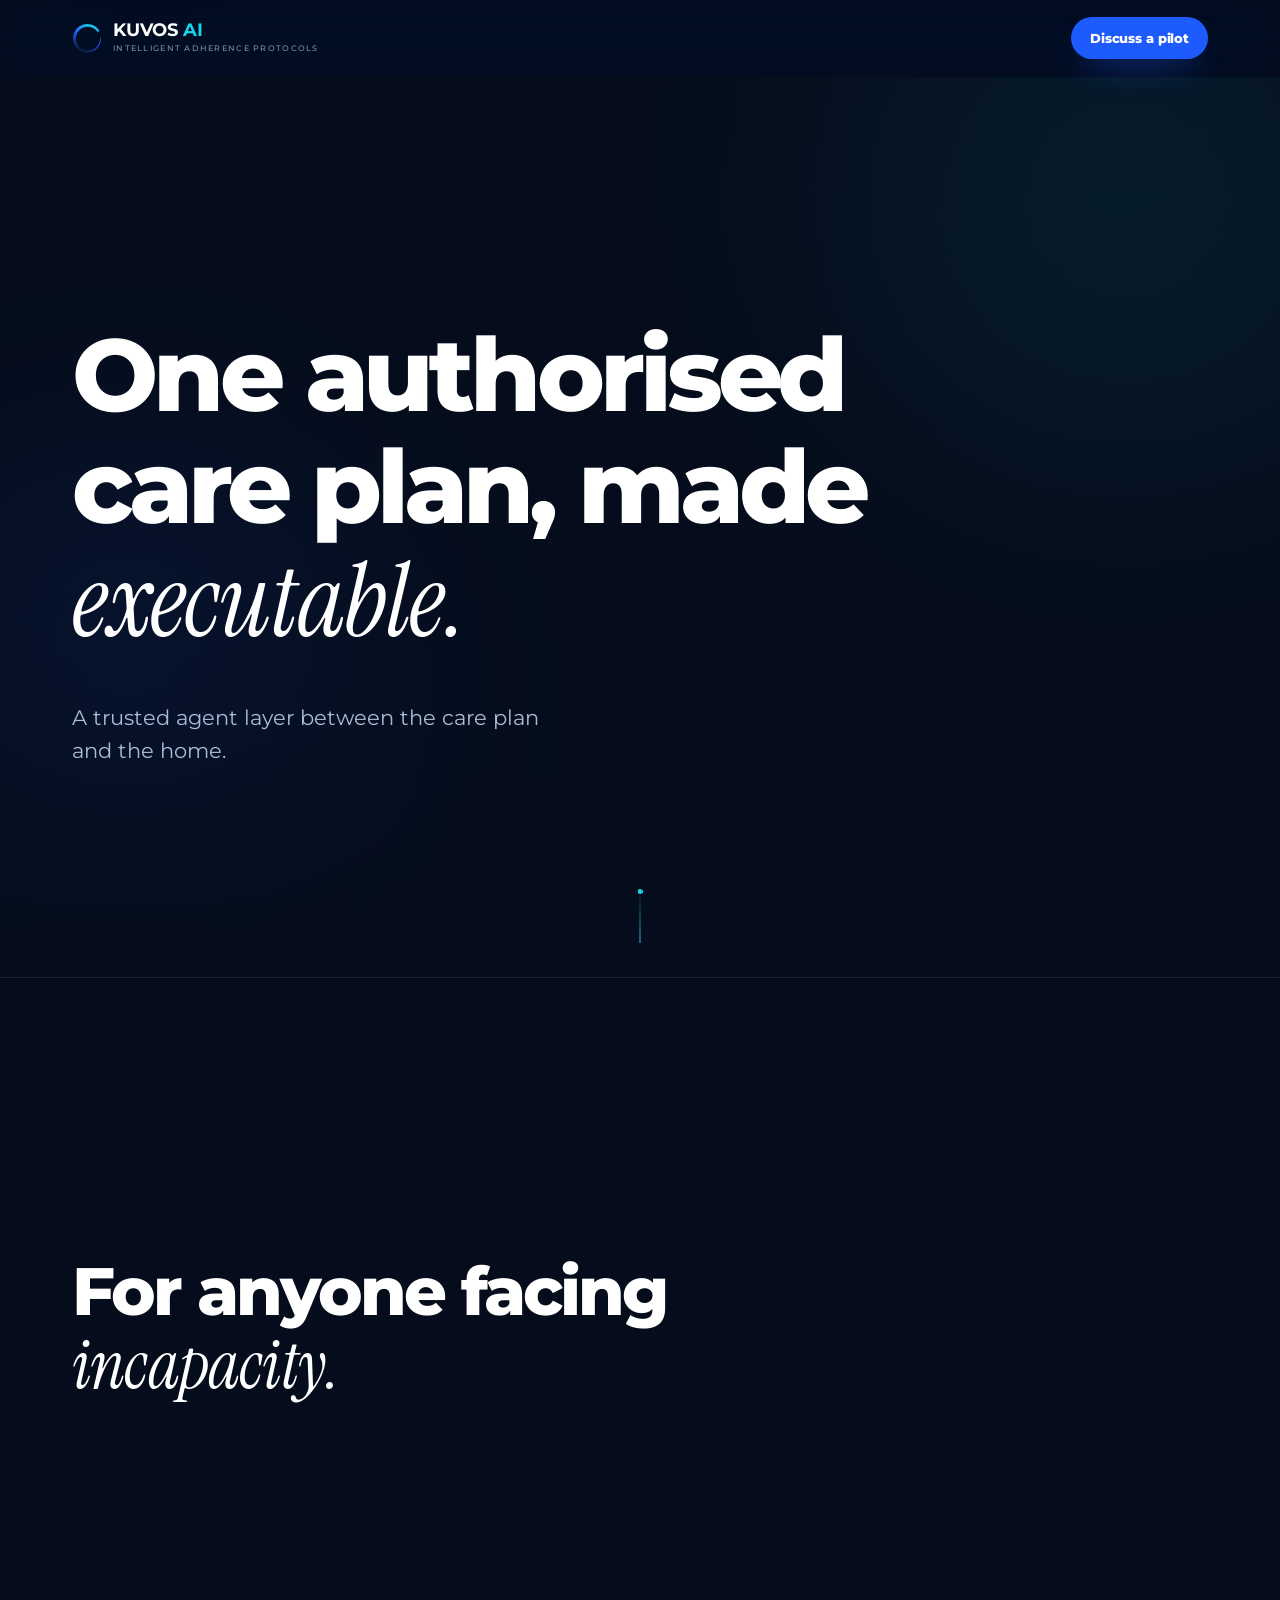
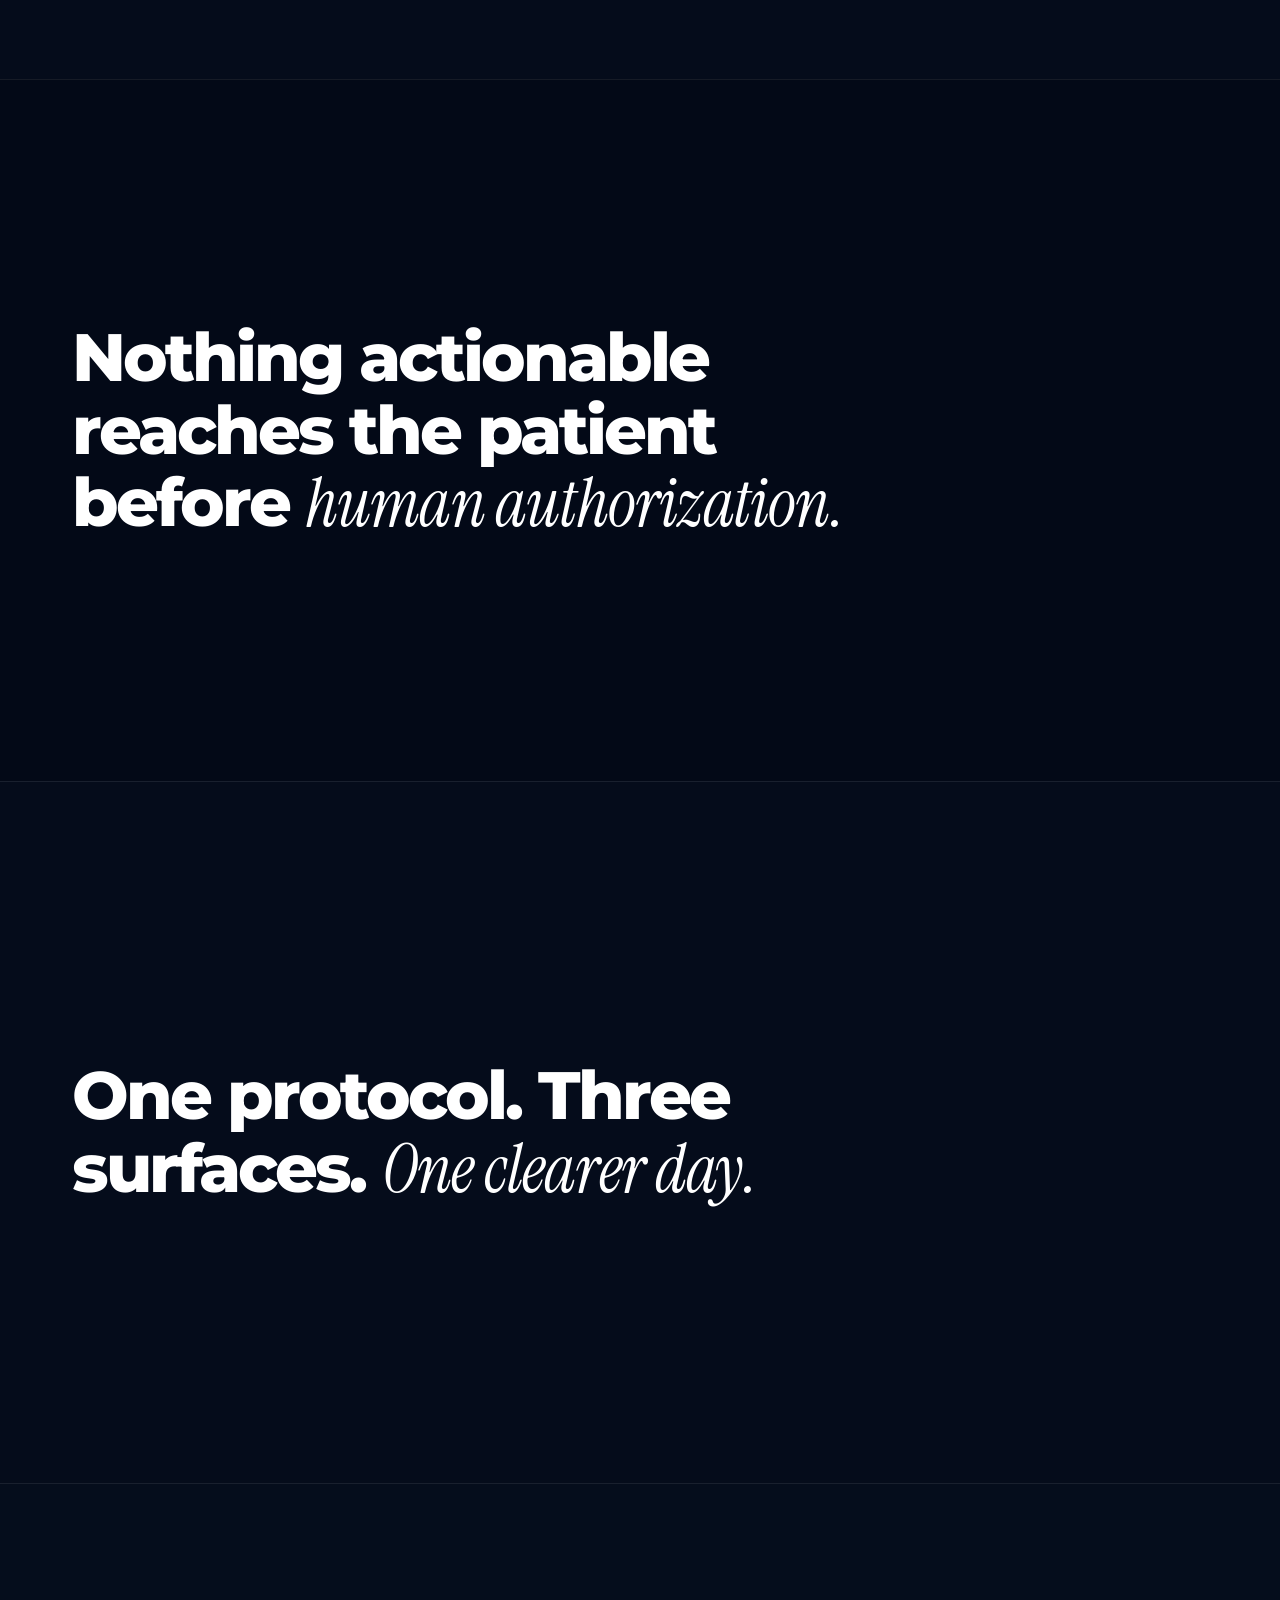
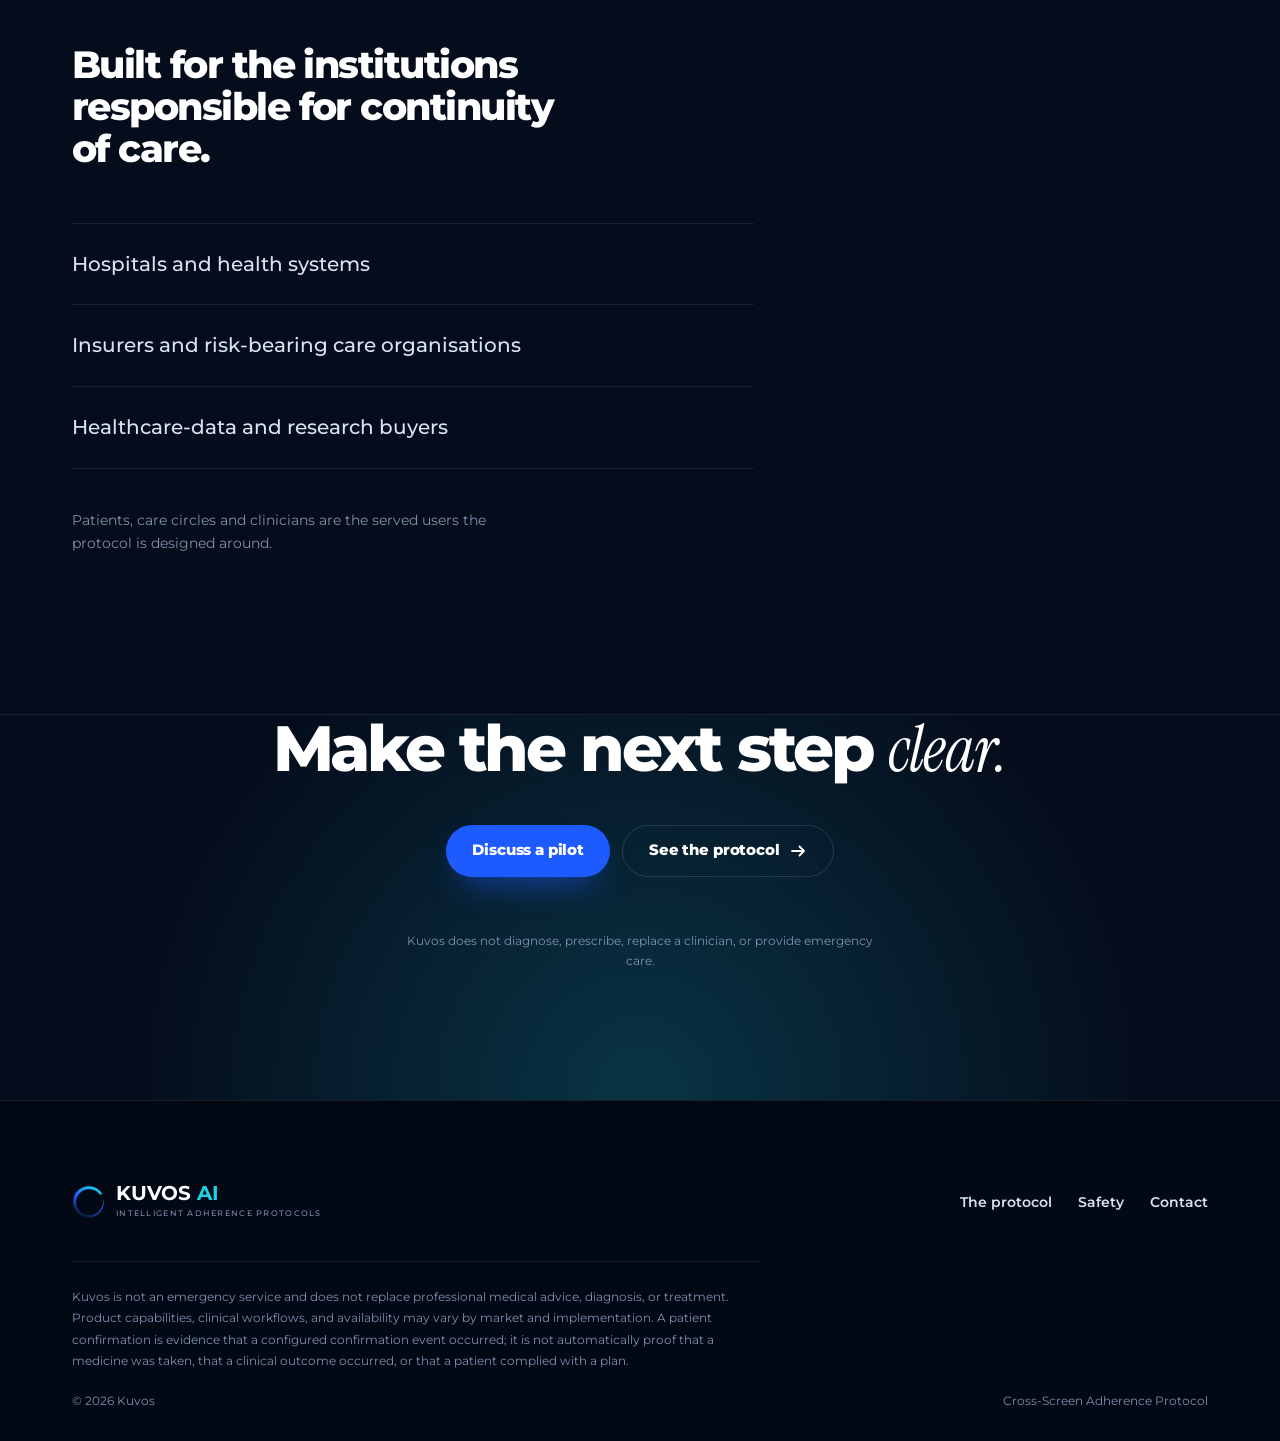
==== commit 8c4dbf08: "Declutter the landing page; move the detail to protocol.html The client asked for a landing page tha" ====
--- a/index.html
+++ b/index.html
@@ -7,12 +7,12 @@
 <meta name="supported-color-schemes" content="light">
 <meta name="theme-color" content="#050D1C">
 <title>Kuvos — A trusted agent layer between the care plan and the home</title>
-<meta name="description" content="Kuvos helps hospitals, insurers, and healthcare-data buyers operate a trusted, cross-screen adherence protocol for people who cannot execute healthcare plans alone.">
+<meta name="description" content="Kuvos is a care-plan execution and coordination layer for hospitals, insurers and healthcare-data buyers. One authorised care plan, made executable.">
 <link rel="canonical" href="https://kuvos.vercel.app/">
 
 <!-- social -->
 <meta property="og:site_name" content="Kuvos">
-<meta property="og:title" content="Kuvos — The Cross-Screen Adherence Protocol for care at home">
+<meta property="og:title" content="Kuvos — One authorised care plan, made executable">
 <meta property="og:description" content="Human-authorized. Accessibility-led. Built for real homes.">
 <meta property="og:type" content="website">
 <meta property="og:url" content="https://kuvos.vercel.app/">
@@ -21,7 +21,7 @@
 <meta property="og:image:height" content="630">
 <meta property="og:image:alt" content="Kuvos AI — the Cross-Screen Adherence Protocol for care at home.">
 <meta name="twitter:card" content="summary_large_image">
-<meta name="twitter:title" content="Kuvos — The Cross-Screen Adherence Protocol for care at home">
+<meta name="twitter:title" content="Kuvos — One authorised care plan, made executable">
 <meta name="twitter:description" content="Human-authorized. Accessibility-led. Built for real homes.">
 <meta name="twitter:image" content="https://kuvos.vercel.app/assets/img/og-card.jpg">
 
@@ -52,68 +52,26 @@
 }
 </script>
 </head>
-<body>
+<body class="lean">
 <a class="skip" href="#top">Skip to main content</a>
+
 <svg class="sprite" aria-hidden="true"><defs>
   <linearGradient id="lg" x1="72%" y1="2%" x2="30%" y2="96%">
     <stop offset="0%" stop-color="#19D3E8"/><stop offset="48%" stop-color="#1E5BFF"/><stop offset="100%" stop-color="#0A1830"/>
   </linearGradient>
   <g id="mark"><path fill="url(#lg)" d="M 89.67 28.01 L 88.14 25.23 L 86.59 22.43 L 84.68 19.85 L 82.55 17.45 L 80.2 15.26 L 77.7 13.24 L 75.07 11.4 L 72.32 9.72 L 69.5 8.18 L 66.57 6.83 L 63.54 5.7 L 60.42 4.87 L 57.25 4.22 L 54.05 3.76 L 50.81 3.5 L 47.56 3.52 L 44.33 3.78 L 41.11 4.27 L 37.93 4.97 L 34.81 5.88 L 31.76 7.02 L 28.79 8.38 L 25.93 9.94 L 23.15 11.66 L 20.51 13.58 L 18.1 15.79 L 15.76 18.07 L 13.61 20.54 L 11.65 23.14 L 9.87 25.89 L 8.29 28.75 L 6.96 31.73 L 5.76 34.77 L 4.81 37.89 L 4.08 41.07 L 3.6 44.3 L 3.32 47.55 L 3.31 50.81 L 3.46 54.07 L 3.87 57.31 L 4.5 60.5 L 5.34 63.65 L 6.52 66.69 L 7.83 69.66 L 9.31 72.55 L 10.97 75.35 L 12.87 77.98 L 14.97 80.45 L 17.21 82.79 L 19.63 84.94 L 22.16 86.94 L 24.81 88.79 L 27.61 90.39 L 30.49 91.85 L 33.47 93.07 L 36.52 94.08 L 39.65 94.82 L 42.82 95.33 L 46 95.69 L 49.2 95.75 L 52.39 95.62 L 55.56 95.27 L 58.68 94.66 L 61.75 93.84 L 64.73 92.79 L 67.65 91.58 L 70.47 90.18 L 73.15 88.53 L 75.71 86.71 L 78.11 84.71 L 80.39 82.58 L 82.5 80.31 L 84.45 77.89 L 86.18 75.33 L 87.76 72.69 L 89.13 69.94 L 90.31 67.11 L 91.29 64.22 L 92 61.25 L 92.57 58.28 L 92.87 55.26 L 92.97 52.25 L 92.83 49.25 L 92.35 46.29 L 91.72 43.39 A 0.1 0.1 0 0 1 91.53 43.42 L 91.61 46.36 L 91.44 49.28 L 91.19 52.16 L 90.79 55.01 L 90.16 57.81 L 89.42 60.56 L 88.4 63.22 L 87.27 65.82 L 85.96 68.32 L 84.48 70.72 L 82.86 73.01 L 81.06 75.15 L 79.14 77.17 L 77.1 79.06 L 74.93 80.79 L 72.64 82.33 L 70.26 83.72 L 67.79 84.92 L 65.28 86.01 L 62.71 86.9 L 60.07 87.57 L 57.4 88.07 L 54.71 88.39 L 52.02 88.55 L 49.33 88.52 L 46.65 88.28 L 43.99 87.92 L 41.39 87.3 L 38.83 86.53 L 36.33 85.62 L 33.89 84.54 L 31.53 83.33 L 29.29 81.9 L 27.11 80.37 L 25.08 78.67 L 23.19 76.81 L 21.42 74.85 L 19.81 72.75 L 18.34 70.56 L 16.97 68.31 L 15.78 65.96 L 14.8 63.51 L 14.06 60.99 L 13.38 58.46 L 12.89 55.88 L 12.57 53.27 L 12.42 50.66 L 12.52 48.04 L 12.75 45.43 L 13.18 42.84 L 13.78 40.29 L 14.55 37.79 L 15.45 35.34 L 16.61 32.99 L 17.88 30.7 L 19.31 28.51 L 20.88 26.42 L 22.59 24.44 L 24.42 22.57 L 26.45 20.92 L 28.5 19.3 L 30.66 17.82 L 32.94 16.52 L 35.31 15.4 L 37.75 14.42 L 40.25 13.62 L 42.81 12.99 L 45.4 12.56 L 48.02 12.31 L 50.66 12.23 L 53.3 12.28 L 55.93 12.54 L 58.54 13.01 L 61.1 13.7 L 63.64 14.48 L 66.12 15.43 L 68.54 16.56 L 70.84 17.91 L 73.03 19.44 L 75.1 21.13 L 77.05 22.95 L 78.93 24.85 L 80.73 26.85 L 82.54 28.87 L 84.05 31.13 A 3.22 3.22 0 0 1 89.67 28.01 Z"/></g>
-  <g id="i-tick"><path d="M3.2 8.8 6.9 12.5 14.8 4.2" fill="none" stroke="currentColor" stroke-width="2" stroke-linecap="round" stroke-linejoin="round"/></g>
-  <g id="i-chev"><path d="M4 7l5 5 5-5" fill="none" stroke="currentColor" stroke-width="1.8" stroke-linecap="round" stroke-linejoin="round"/></g>
   <g id="i-arrow"><path d="M3 9h12M10.5 4.5 15 9l-4.5 4.5" fill="none" stroke="currentColor" stroke-width="1.8" stroke-linecap="round" stroke-linejoin="round"/></g>
-  <g id="i-phone"><rect x="5" y="1.5" width="8" height="15" rx="2.2" fill="none" stroke="currentColor" stroke-width="1.5"/><path d="M8 14h2" stroke="currentColor" stroke-width="1.5" stroke-linecap="round"/></g>
-  <g id="i-tv"><rect x="1.5" y="3" width="15" height="10" rx="2" fill="none" stroke="currentColor" stroke-width="1.5"/><path d="M6 16h6" stroke="currentColor" stroke-width="1.5" stroke-linecap="round"/></g>
-  <g id="i-watch"><rect x="5" y="5" width="8" height="8" rx="2.4" fill="none" stroke="currentColor" stroke-width="1.5"/><path d="M7 5V2.6h4V5M7 13v2.4h4V13" fill="none" stroke="currentColor" stroke-width="1.5" stroke-linejoin="round"/></g>
-  <g id="i-people"><circle cx="7" cy="6" r="2.6" fill="none" stroke="currentColor" stroke-width="1.5"/><path d="M2.4 15c0-2.6 2-4.2 4.6-4.2S11.6 12.4 11.6 15" fill="none" stroke="currentColor" stroke-width="1.5" stroke-linecap="round"/><path d="M12.6 5.2a2.4 2.4 0 0 1 0 4.4M13.4 15c0-1.7-.5-2.9-1.4-3.7" fill="none" stroke="currentColor" stroke-width="1.5" stroke-linecap="round"/></g>
-  <g id="i-lock"><rect x="3.5" y="7.6" width="11" height="8" rx="2.4" fill="none" stroke="currentColor" stroke-width="1.5"/><path d="M6.2 7.6V5.4a2.8 2.8 0 0 1 5.6 0v2.2" fill="none" stroke="currentColor" stroke-width="1.5"/></g>
-  <g id="i-doc"><path d="M4 2.5h6l4 4v11H4v-15Z" fill="none" stroke="currentColor" stroke-width="1.5" stroke-linejoin="round"/><path d="M10 2.5v4h4" fill="none" stroke="currentColor" stroke-width="1.5" stroke-linejoin="round"/></g>
-  <g id="i-eye"><path d="M1.5 9S4.5 3.8 9 3.8 16.5 9 16.5 9 13.5 14.2 9 14.2 1.5 9 1.5 9Z" fill="none" stroke="currentColor" stroke-width="1.5" stroke-linejoin="round"/><circle cx="9" cy="9" r="2.2" fill="none" stroke="currentColor" stroke-width="1.5"/></g>
-  <g id="i-shield"><path d="M9 2 15 4.4v4.8c0 3.7-2.4 6.1-6 7.4-3.6-1.3-6-3.7-6-7.4V4.4L9 2Z" fill="none" stroke="currentColor" stroke-width="1.5" stroke-linejoin="round"/></g>
-  <g id="i-wifi"><path d="M2 6.6a10.5 10.5 0 0 1 14 0M4.6 9.6a6.6 6.6 0 0 1 8.8 0" fill="none" stroke="currentColor" stroke-width="1.6" stroke-linecap="round"/><circle cx="9" cy="13.4" r="1.5" fill="currentColor"/></g>
-  <g id="i-caption"><rect x="1.5" y="3.5" width="15" height="11" rx="2.4" fill="none" stroke="currentColor" stroke-width="1.5"/><path d="M5 9.6h3M10 9.6h3" stroke="currentColor" stroke-width="1.6" stroke-linecap="round"/></g>
-  <g id="i-pulse"><path d="M1.5 9h3l1.6-4.4 2.6 9 2.2-6 1.2 1.4h4.4" fill="none" stroke="currentColor" stroke-width="1.7" stroke-linecap="round" stroke-linejoin="round"/></g>
-  <g id="i-globe"><circle cx="9" cy="9" r="7" fill="none" stroke="currentColor" stroke-width="1.5"/><path d="M2 9h14M9 2c2 2.3 3 4.6 3 7s-1 4.7-3 7c-2-2.3-3-4.6-3-7s1-4.7 3-7Z" fill="none" stroke="currentColor" stroke-width="1.5"/></g>
-  <g id="i-hospital"><path d="M3 15.5V6.2L9 3l6 3.2v9.3" fill="none" stroke="currentColor" stroke-width="1.5" stroke-linejoin="round"/><path d="M9 7.4v4.4M6.8 9.6h4.4" stroke="currentColor" stroke-width="1.6" stroke-linecap="round"/></g>
-  <g id="i-umbrella"><path d="M9 2.4v1.2M2 10a7 7 0 0 1 14 0Z" fill="none" stroke="currentColor" stroke-width="1.5" stroke-linejoin="round"/><path d="M9 10v4.2a1.8 1.8 0 0 1-3.6 0" fill="none" stroke="currentColor" stroke-width="1.5" stroke-linecap="round"/></g>
-  <g id="i-db"><ellipse cx="9" cy="4.6" rx="6" ry="2.4" fill="none" stroke="currentColor" stroke-width="1.5"/><path d="M3 4.6v8.8c0 1.3 2.7 2.4 6 2.4s6-1.1 6-2.4V4.6M3 9c0 1.3 2.7 2.4 6 2.4s6-1.1 6-2.4" fill="none" stroke="currentColor" stroke-width="1.5"/></g>
-  <g id="i-receipt"><path d="M4 2.2h10v13.6l-2-1.2-1.6 1.2-1.4-1.2-1.4 1.2-1.6-1.2-2 1.2V2.2Z" fill="none" stroke="currentColor" stroke-width="1.5" stroke-linejoin="round"/><path d="M6.6 6.4h4.8M6.6 9.4h4.8" stroke="currentColor" stroke-width="1.4" stroke-linecap="round"/></g>
 </defs></svg>
 
-<!-- ══ announcement ══ -->
-<div class="ann">
-  <div class="shell ann-in">
-    <div class="ann-track" aria-live="polite">
-      <div class="ann-item on"><span>Nothing actionable reaches the patient before <b>human authorization</b>.</span></div>
-      <div class="ann-item"><span>Now seeking clinical design partners and a defined pilot cohort.</span></div>
-      <div class="ann-item"><span>Kuvos does not diagnose, prescribe, or replace a clinician.</span></div>
-    </div>
-    <button class="ann-play" id="annPlay" aria-label="Pause announcements">
-      <svg width="13" height="13" viewBox="0 0 18 18" aria-hidden="true" focusable="false"><rect x="5" y="3.5" width="2.6" height="11" rx="1.1" fill="currentColor"/><rect x="10.4" y="3.5" width="2.6" height="11" rx="1.1" fill="currentColor"/></svg>
-    </button>
-  </div>
-</div>
-
-<!-- ══ header ══ -->
-<header class="hdr" id="hdr">
+<!-- ══ header — mark and one action, nothing else ══ -->
+<header class="hdr lean-hdr" id="hdr">
   <div class="shell hdr-in">
     <a href="#top" class="logo" aria-label="Kuvos home">
-      <svg class="ring" viewBox="0 0 100 100" aria-hidden="true"><use href="#mark"/></svg>
+      <svg class="ring" viewBox="0 0 100 100" aria-hidden="true" focusable="false"><use href="#mark"/></svg>
       <span class="logo-txt"><b>KUVOS <i>AI</i></b><small>INTELLIGENT ADHERENCE PROTOCOLS</small></span>
     </a>
-    <nav class="nav" id="nav" aria-label="Primary">
-      <a href="#gap">The gap</a>
-      <a href="#buyers">For institutions</a>
-      <a href="#controls">How it works</a>
-      <a href="#evidence">Evidence</a>
-      <a href="#families">For families</a>
-      <a href="#safety">Safety</a>
-    </nav>
     <div class="hdr-end">
-      <a href="#pilot" class="btn btn-p btn-sm hdr-cta">Discuss a pilot</a>
-      <button class="burger" id="burger" aria-label="Open menu" aria-expanded="false">
-        <svg width="18" height="18" viewBox="0 0 18 18" aria-hidden="true" focusable="false"><path d="M2 5h14M2 9h14M2 13h14" stroke="currentColor" stroke-width="1.8" stroke-linecap="round"/></svg>
-      </button>
+      <a href="#pilot" class="btn btn-p btn-sm">Discuss a pilot</a>
     </div>
   </div>
   <div class="scrollbar" id="scrollbar"></div>
@@ -121,485 +79,102 @@
 
 <main id="top" tabindex="-1">
 
-<!-- ══ hero ══ -->
-<section class="hero">
-  <div class="hero-bg" aria-hidden="true">
-    <!-- Brand loop — see assets/video/README.md:
-         <video autoplay muted loop playsinline poster="assets/video/hero-poster.jpg">
-           <source src="assets/video/kuvos-loop.mp4" type="video/mp4"></video> -->
+<!-- ══ opening — the animated sequence sits behind this ══ -->
+<section class="open">
+  <div class="open-media" aria-hidden="true">
+    <!-- ANIMATED SEQUENCE SLOT — see assets/img/README.md
+         Drop the loop in here and delete the .glow spans below.
+
+         <video autoplay muted loop playsinline poster="assets/img/open-poster.jpg">
+           <source src="assets/video/open-loop.webm" type="video/webm">
+           <source src="assets/video/open-loop.mp4" type="video/mp4">
+         </video>
+    -->
     <span class="glow gh1"></span><span class="glow gh2"></span>
   </div>
-  <div class="shell hero-grid">
-    <div>
-      <span class="eyebrow">One protocol. Three practical surfaces. One clearer day.</span>
-      <h1>
-        <span class="ln"><span>The Cross-Screen</span></span>
-        <span class="ln"><span>Adherence Protocol</span></span>
-        <span class="ln"><span>for <em>care at home.</em></span></span>
-      </h1>
-      <p class="hero-sub">Kuvos turns complex prescriptions and care plans into a clear, timed protocol across smartphone, Smart TV, and smartwatch surfaces — so hospitals, insurers, and care teams can keep an authorised plan alive after the patient goes home.</p>
-      <div class="hero-btns">
-        <a href="#controls" class="btn btn-p">See how Kuvos works</a>
-        <a href="#pilot" class="btn btn-o">Talk to the team</a>
-      </div>
-      <p class="trustline">Human-authorized. <span>Accessibility-led.</span> Built for real homes.</p>
-    </div>
+  <div class="shell open-in">
+    <h1>
+      <span class="ln"><span>One authorised</span></span>
+      <span class="ln"><span>care plan, made</span></span>
+      <span class="ln"><span><em>executable.</em></span></span>
+    </h1>
+    <p class="open-sub">A trusted agent layer between the care plan and the home.</p>
+  </div>
+  <span class="scroll-cue" aria-hidden="true"></span>
+</section>
 
-    <div class="stage">
-      <svg class="cue" viewBox="0 0 480 560" preserveAspectRatio="none" aria-hidden="true">
-        <path d="M120 470 C 170 430, 250 420, 340 440"/>
-        <path d="M300 250 C 360 280, 400 350, 400 430"/>
-      </svg>
-      <span class="tag">One authorised protocol<small>Phone · Smart TV · Smartwatch</small></span>
-
-      <div class="tv">
-        <div class="tv-bar"><span>Living room</span><span class="pill"><i></i>CURRENT STEP</span></div>
-        <div class="tv-body">
-          <p class="tv-title">Morning movement session</p>
-          <p>4 guided steps · About 8 minutes</p>
-          <div class="tvprog"><i class="on"></i><i class="on"></i><i></i><i></i></div>
-          <div class="tv-cta"><span class="btn btn-p btn-sm">Confirm with remote</span></div>
-          <p class="remote"><svg width="15" height="15" viewBox="0 0 18 18" aria-hidden="true" focusable="false"><use href="#i-caption"/></svg>Large captions · Strong contrast · Audio option</p>
-        </div>
-      </div>
-
-      <div class="phone" aria-hidden="true">
-        <div class="phone-in">
-          <div class="phone-top"><span>9:41</span><span>▮▮▮</span></div>
-          <div class="phone-pad">
-            <p class="ph-title">Good morning,<br>Maya</p>
-            <div class="prog">
-              <svg width="40" height="40" viewBox="0 0 44 44" aria-hidden="true" focusable="false">
-                <circle class="track" cx="22" cy="22" r="18" fill="none" stroke-width="5"/>
-                <circle class="arc" id="phoneArc" cx="22" cy="22" r="18" fill="none" stroke-width="5"
-                        stroke-linecap="round" stroke-dasharray="113" stroke-dashoffset="113" transform="rotate(-90 22 22)"/>
-              </svg>
-              <span><b>4 of 5 checked</b><small>3-day rhythm</small></span>
-            </div>
-            <div class="mini">
-              <span>CURRENT</span>
-              <b>Morning movement session</b>
-              <em>Now · 4 guided steps</em>
-              <div class="mini-btn">Mark done</div>
-              <div class="mini-btn ghost">I need help</div>
-            </div>
-            <p class="next"><b>Up next</b> · Wound care check</p>
-          </div>
-        </div>
-      </div>
-
-      <div class="watch" aria-hidden="true">
-        <div class="watch-band">
-          <div class="watch-face">
-            <span>REMINDER</span>
-            <b>Step 3 of 4</b>
-            <div class="tap">Acknowledge</div>
-          </div>
-        </div>
-      </div>
-    </div>
+<!-- ══ statements — one idea each, nothing else on screen ══ -->
+<section class="say" id="say-1">
+  <div class="say-media" aria-hidden="true">
+    <!-- IMAGE SLOT 1 — assets/img/say-1.jpg, see assets/img/README.md -->
+  </div>
+  <div class="shell">
+    <p class="say-txt rv">For anyone facing <em>incapacity.</em></p>
   </div>
 </section>
 
-<!-- ══ marquee ══ -->
-<div class="mq" aria-hidden="true">
-  <div class="mq-row" id="mqRow">
-    <span class="mq-i"><svg width="17" height="17" viewBox="0 0 18 18" aria-hidden="true" focusable="false"><use href="#i-hospital"/></svg>Hospitals</span>
-    <span class="mq-i"><svg width="17" height="17" viewBox="0 0 18 18" aria-hidden="true" focusable="false"><use href="#i-umbrella"/></svg>Insurers &amp; risk-bearing care</span>
-    <span class="mq-i"><svg width="17" height="17" viewBox="0 0 18 18" aria-hidden="true" focusable="false"><use href="#i-db"/></svg>Healthcare-data buyers</span>
-    <span class="mq-i"><svg width="17" height="17" viewBox="0 0 18 18" aria-hidden="true" focusable="false"><use href="#i-lock"/></svg>Human-authorized</span>
-    <span class="mq-i">Open. Act. Done.</span>
+<section class="say alt" id="say-2">
+  <div class="say-media" aria-hidden="true">
+    <!-- IMAGE SLOT 2 — assets/img/say-2.jpg -->
   </div>
-</div>
-
-<!-- ══ 1. institutional continuity gap ══ -->
-<section class="sect dark" id="gap">
-  <span class="glow g1" aria-hidden="true"></span>
   <div class="shell">
-    <div class="head rv">
-      <span class="eyebrow">The execution gap</span>
-      <h2>The episode ends at discharge. <em>The plan does not.</em></h2>
-      <p class="lede wide">A hospital may complete the clinical episode, but the patient still has to execute the plan at home. AHRQ describes discharge as a transfer of information from clinicians to patients and families — medications, warning signs, test results, and follow-up appointments all requiring clear communication and engagement. NCQA's Transitions of Care measure set tracks notification of admission, receipt of discharge information, patient engagement within 30 days, and medication reconciliation after discharge.</p>
-    </div>
-    <div class="gap-grid">
-      <div class="gapc rv"><span>The gap</span><b>The plan is issued. It is not executed.</b><p>The organisation issues the plan, but the patient or supporter must translate it into repeated daily behaviour after leaving the facility.</p></div>
-      <div class="gapc rv rv-1"><span>The risk</span><b>Visibility is lost, not the plan.</b><p>The post-discharge plan loses visibility, comprehension, or follow-through in the home — especially where incapacity affects execution.</p></div>
-      <div class="gapc rv rv-2"><span>How to measure it</span><b>Fall-off, not a borrowed statistic.</b><p>Low conversion should be measured as fall-off from discharge instruction to confirmed engagement, completed authorised actions, follow-up connection, or medication reconciliation.</p></div>
-    </div>
-    <p class="refline">Kuvos is positioned as a care-transition execution layer, not a readmission-prevention guarantee. Sources: AHRQ — Care Transitions From Hospital to Home (IDEAL Discharge Planning); NCQA — Transitions of Care; OECD — Integrated care delivery.</p>
+    <p class="say-txt rv">Nothing actionable reaches the patient before <em>human authorization.</em></p>
   </div>
 </section>
 
-<!-- ══ 2. buyer selector ══ -->
-<section class="sect" id="buyers">
+<section class="say" id="say-3">
+  <div class="say-media" aria-hidden="true">
+    <!-- IMAGE SLOT 3 — assets/img/say-3.jpg -->
+  </div>
   <div class="shell">
-    <div class="head rv">
-      <span class="eyebrow">Who Kuvos is for</span>
-      <h2>A trusted protocol for institutions responsible for <em>continuity of care.</em></h2>
-      <p class="lede">Hospitals, insurers, and healthcare-data buyers use Kuvos to extend authorised care plans into the home, support defined high-need populations, and access governed confirmation-event data under explicit permissions. Patients and care circles are the secondary served users whose experience generates the operational value.</p>
-    </div>
-    <div class="tabs rv" role="tablist" id="buyerTabs"></div>
-    <div class="buyer rv" id="buyerPanel" role="tabpanel" tabindex="0"></div>
+    <p class="say-txt rv">One protocol. Three surfaces. <em>One clearer day.</em></p>
   </div>
 </section>
 
-<!-- ══ 3. three-surface network ══ -->
-<section class="sect cloud" id="surfaces">
+<!-- ══ who it is for — institutions first (bible §2) ══ -->
+<section class="who" id="who">
   <div class="shell">
-    <div class="head rv">
-      <span class="eyebrow">The three-surface network</span>
-      <h2>One protocol across the surfaces <em>people already use.</em></h2>
-      <p class="lede">No new dedicated hardware for the core experience. Phone and Smart TV remain the primary clinical surfaces; the smartwatch extends reach without becoming a standalone clinical device.</p>
-    </div>
-    <div class="surf">
-      <article class="card rv">
-        <div class="card-art"><svg width="68" height="68" viewBox="0 0 18 18" aria-hidden="true" focusable="false"><use href="#i-phone"/></svg></div>
-        <div class="card-body">
-          <span class="role">Primary · Personal control</span>
-          <h3>Smartphone</h3>
-          <p>Review protocol context, setup, permissions, preferences, confirmation, Care Circle controls, and detailed status. The personal action surface.</p>
-        </div>
-      </article>
-      <article class="card rv rv-1">
-        <div class="card-art"><svg width="76" height="76" viewBox="0 0 18 18" aria-hidden="true" focusable="false"><use href="#i-tv"/></svg></div>
-        <div class="card-body">
-          <span class="role">Primary · Ambient clinical</span>
-          <h3>Smart TV</h3>
-          <p>Show the current authorised next action with large visual cues, captions, audio options, and remote-control confirmation. The primary ambient home surface.</p>
-        </div>
-      </article>
-      <article class="card rv rv-2">
-        <div class="card-art"><svg width="56" height="56" viewBox="0 0 18 18" aria-hidden="true" focusable="false"><use href="#i-watch"/></svg></div>
-        <div class="card-body">
-          <span class="role">Companion surface</span>
-          <h3>Smartwatch</h3>
-          <p>Discreet reminders, haptic cues, short prompts, simple acknowledgment, and configured escalation prompts. It does not diagnose, change an instruction, or determine escalation.</p>
-        </div>
-      </article>
-    </div>
-    <div class="a11y rv">
-      <b>Accessible by design, not as an afterthought.</b>
-      <p>Kuvos is designed around real mobility and hearing limitations. It does not rely on tiny text, generic beeps, or precise touchscreen gestures as the only path to completion.</p>
-      <div class="a11y-row">
-        <span>Large captions</span><span>Strong contrast</span><span>Remote input</span><span>Visual cues</span>
-        <span>Audio options</span><span>Haptic prompts</span><span>Calmer timing</span>
-      </div>
-    </div>
+    <p class="who-lead rv">Built for the institutions responsible for continuity of care.</p>
+    <ul class="who-list rv rv-1">
+      <li>Hospitals and health systems</li>
+      <li>Insurers and risk-bearing care organisations</li>
+      <li>Healthcare-data and research buyers</li>
+    </ul>
+    <p class="who-note rv rv-2">Patients, care circles and clinicians are the served users the protocol is designed around.</p>
   </div>
 </section>
 
-<!-- ══ 4. trusted-agent controls ══ -->
-<section class="sect dark" id="controls">
-  <span class="glow g2" aria-hidden="true"></span>
+<!-- ══ close ══ -->
+<section class="close" id="pilot">
   <div class="shell">
-    <div class="head rv">
-      <span class="eyebrow">Trusted-agent controls</span>
-      <h2>AI helps structure the plan. People remain responsible for <em>authorizing it.</em></h2>
-      <p class="lede wide">Kuvos is not an autonomous clinical agent. Its trust layer is built from Locked Draft State, human authorization, source-linked provenance, Care Circle permissions, and tamper-evident confirmation receipts.</p>
+    <h2 class="rv">Make the next step <em>clear.</em></h2>
+    <div class="close-btns rv rv-1">
+      <a href="mailto:hello@kuvos.ai?subject=Kuvos%20pilot%20discussion" class="btn btn-p">Discuss a pilot</a>
+      <a href="protocol.html" class="btn btn-o">See the protocol <svg width="18" height="18" viewBox="0 0 18 18" aria-hidden="true" focusable="false"><use href="#i-arrow"/></svg></a>
     </div>
-
-    <div class="flow" id="flow">
-      <div class="node guard"><span>Safety guardrail</span><b>Source plan</b><p>A prescription, discharge summary, or referral enters the system and is stored securely.</p></div>
-      <div class="node guard"><span>Safety guardrail</span><b>AI structures</b><p>Fields extracted with source references. Two models compared and structured references cross-checked where available.</p></div>
-      <div class="node guard auth"><span><svg width="14" height="14" viewBox="0 0 18 18" aria-hidden="true"><use href="#i-lock"/></svg>Locked Draft State</span><b>Human authorizes</b><p>An authenticated reviewer approves or edits. Nothing actionable reaches the patient before this.</p></div>
-      <div class="node"><span>One clearer day</span><b>One action now</b><p>Phone, Smart TV and watch show the same current authorised step.</p></div>
-      <div class="node"><span>One clearer day</span><b>Status syncs</b><p>Completion is recorded and the Care Circle receives only the permitted update.</p></div>
-    </div>
-
-    <div class="split">
-      <div class="rv">
-        <span class="eyebrow">Review view</span>
-        <h2>Uncertainty is <em>held, not guessed.</em></h2>
-        <p class="lede">The ingestion layer extracts a constrained field set — task or medication name, dose or instruction, timing, frequency, duration — and preserves a link back to the source page or region for every item. Conflicting or uncertain fields are surfaced to the reviewer rather than silently resolved.</p>
-        <p class="warn"><svg width="18" height="18" viewBox="0 0 18 18" aria-hidden="true" focusable="false"><use href="#i-shield"/></svg>Model agreement is not clinical approval. The Locked Draft State is a product and liability boundary: before authorization, the patient sees no actionable protocol.</p>
-      </div>
-      <div class="rv rv-1">
-        <div class="rev" id="revCard">
-          <div class="rev-top"><b>Draft protocol · under review</b><span>Source: discharge summary, 4 pages</span></div>
-          <div class="field" data-f>
-            <div class="k"><b>Morning movement session</b><small>4 guided steps · 09:00 · daily · 6 weeks</small></div>
-            <span class="srcchip">p.2 · §3</span>
-          </div>
-          <div class="field" data-f>
-            <div class="k"><b>Wound care check</b><small>Once daily · after morning session · 14 days</small></div>
-            <span class="srcchip">p.3 · §1</span>
-          </div>
-          <div class="field flag" data-f>
-            <div class="k"><b>Analgesia — frequency unclear</b><small>Source states "as needed" and "twice daily" on different pages</small>
-              <span class="flagnote"><svg width="14" height="14" viewBox="0 0 18 18" aria-hidden="true" focusable="false"><use href="#i-eye"/></svg>Conflict surfaced for reviewer</span>
-            </div>
-            <span class="srcchip">p.2 / p.4</span>
-          </div>
-          <div class="lockbar">
-            <svg width="20" height="20" viewBox="0 0 18 18" aria-hidden="true" focusable="false"><use href="#i-lock"/></svg>
-            <span><b>Locked Draft State</b><small>Not visible to the patient</small></span>
-            <span class="who">Reviewer only</span>
-          </div>
-          <div class="authed">
-            <span>Approved by <b>Dr A. Rahman</b></span>
-            <span>Authorized <b>09 Sep, 08:12</b></span>
-            <span>Protocol <b>v1.2</b></span>
-            <span>Source <b>DS-4417</b></span>
-          </div>
-        </div>
-      </div>
-    </div>
-
-    <div class="split flip">
-      <div class="rv rv-1">
-        <div class="receipt">
-          <div class="receipt-top">
-            <svg width="18" height="18" viewBox="0 0 18 18" aria-hidden="true" focusable="false"><use href="#i-receipt"/></svg>
-            <b>Confirmation event receipt</b><span class="sig">Signed</span>
-          </div>
-          <div class="rrow"><span>Protocol version</span><b>v1.2</b></div>
-          <div class="rrow"><span>Event type</span><b>Step confirmed</b></div>
-          <div class="rrow"><span>Timestamp</span><b>09 Sep 2026, 09:14 +08</b></div>
-          <div class="rrow"><span>Device / session signal</span><b>TV remote · session 8f2c</b></div>
-          <div class="rrow"><span>Consent scope</span><b>Care Circle: status only</b></div>
-          <p class="rnote"><b>What this proves:</b> that a configured confirmation event was recorded. It does not claim that a medication was taken, that an instruction was followed perfectly, or that a clinical outcome occurred. The clinical record remains off-chain by default.</p>
-        </div>
-      </div>
-      <div class="rv">
-        <span class="eyebrow">Tamper-evident receipts</span>
-        <h2>A record of <em>what actually happened.</em></h2>
-        <p class="lede">When a patient confirms a configured care action on a TV remote, smartphone, or smartwatch, Kuvos can record a signed event receipt carrying minimum necessary metadata: protocol version, event type, timestamp, device or session signal, and consent scope.</p>
-        <div class="metrics">
-          <span>No PHI in the receipt</span><span>No medication names</span><span>No care-plan text</span><span>Withdrawable consent</span>
-        </div>
-      </div>
-    </div>
-  </div>
-</section>
-
-<!-- ══ 5. fast path ══ -->
-<section class="sect" id="path">
-  <div class="shell">
-    <div class="head rv">
-      <span class="eyebrow">Fast path</span>
-      <h2>A faster path through <em>a complex day.</em></h2>
-    </div>
-    <div class="tbl-wrap rv">
-      <table>
-        <thead><tr><th scope="col">Step</th><th scope="col">On screen</th><th scope="col">What it means</th></tr></thead>
-        <tbody id="pathBody"></tbody>
-      </table>
-    </div>
-    <p class="oad rv">Open. Act. Done.</p>
-  </div>
-</section>
-
-<!-- ══ 6. patient and care-circle experience ══ -->
-<section class="sect cloud" id="families">
-  <div class="shell">
-    <div class="head rv">
-      <span class="eyebrow">The served-user experience</span>
-      <h2>Peace of mind without turning care into <em>surveillance.</em></h2>
-      <p class="lede">The Care Circle gives patients and authorized administrators control over who receives updates. A relative living abroad can see that the day is progressing without access to every clinical detail. If a protocol status needs attention, Kuvos follows a configured notification path rather than alerting everyone immediately.</p>
-    </div>
-    <div class="split">
-      <div class="rv">
-        <div class="circle-card" id="circleCard">
-          <div class="who2">
-            <span class="av">A</span>
-            <span><b>Alex</b><small>Authorized Care Circle · abroad</small></span>
-            <span class="st"><i></i>Connected</span>
-          </div>
-          <div class="msg" data-msg><small>Completion</small><b>Maya completed her morning protocol.</b><p>No action is needed from you.</p><time>6:42 PM</time></div>
-          <div class="msg" data-msg><small>Status check-in</small><b>Maya's 9:00 AM protocol step is still open.</b><p>Check in?</p><time>Now</time></div>
-          <div class="msg warnmsg" data-msg><small>Escalation</small><b>A configured care exception needs attention.</b><p>Following the approved escalation path.</p><time>Configured</time></div>
-          <p class="privacy"><svg width="17" height="17" viewBox="0 0 18 18" aria-hidden="true" focusable="false"><use href="#i-lock"/></svg>The right people see the right amount.</p>
-        </div>
-      </div>
-      <div class="rv rv-1">
-        <div class="rhythm" id="rhythm">
-          <div class="rh-top">
-            <b>4</b><span>of 5<br>checked today</span>
-            <span class="rh-pill">3-day rhythm</span>
-          </div>
-          <div class="week">
-            <div class="day"><div class="bar"><i class="fill" data-h="80"></i></div><small>MON</small></div>
-            <div class="day"><div class="bar"><i class="fill" data-h="100"></i></div><small>TUE</small></div>
-            <div class="day"><div class="bar"><i class="fill" data-h="45"></i></div><small>WED</small></div>
-            <div class="day today"><div class="bar"><i class="fill" data-h="80"></i></div><small>TODAY</small></div>
-            <div class="day"><div class="bar"><i class="fill" data-h="0"></i></div><small>FRI</small></div>
-          </div>
-          <div class="swap-note">
-            <s>Instead of "lost streak"</s>
-            <b>Your rhythm paused. Continue with the next step.</b>
-          </div>
-        </div>
-      </div>
-    </div>
-  </div>
-</section>
-
-<!-- ══ 7. governed evidence and buyer value ══ -->
-<section class="sect dark" id="evidence">
-  <span class="glow g1" aria-hidden="true"></span>
-  <div class="shell">
-    <div class="head rv">
-      <span class="eyebrow">Governed evidence and buyer value</span>
-      <h2>Make authorised care-plan execution <em>observable between encounters.</em></h2>
-      <p class="lede wide">For hospitals, the entry point is keeping the discharge plan alive at home. For insurers and risk-bearing groups, it is making authorised care-plan execution observable between encounters. Kuvos's claims remain bounded: it can improve visibility, accessibility, and workflow continuity. Only a properly designed pilot can establish effects on readmissions, utilization, cost, or clinical outcomes.</p>
-    </div>
-
-    <div class="tbl-wrap dk rv">
-      <table>
-        <thead><tr><th scope="col">Risk-bearing concern</th><th scope="col">Kuvos response</th><th scope="col">Evidence to validate</th></tr></thead>
-        <tbody id="insurerBody"></tbody>
-      </table>
-    </div>
-
-    <h3 class="sub-h rv">Institutional pilot metrics</h3>
-    <div class="metrics rv" id="pilotMetrics"></div>
-
-    <h3 class="sub-h rv">What we have to prove</h3>
-    <p class="lede rv">Proof questions, held as questions until pilot data exists. Mockups are not presented as clinical outcomes.</p>
-    <div class="proof" id="proof"></div>
-  </div>
-</section>
-
-<!-- ══ 8. market context ══ -->
-<section class="sect">
-  <div class="shell">
-    <div class="head rv">
-      <span class="eyebrow">Why this matters now</span>
-      <h2>Care is moving home. <em>Execution has not caught up.</em></h2>
-      <p class="lede wide">Kuvos is designed for a global care-at-home reality: more older people, more people living with significant disability, more family support across distance, and more need for accessible digital coordination.</p>
-    </div>
-    <div class="stats rv">
-      <div class="stat"><span>2030</span><b data-count="1.4">0</b><small>people aged 60+ (billions), WHO projection</small></div>
-      <div class="delta"><b>+50%</b><small>2030 → 2050</small></div>
-      <div class="stat"><span>2050</span><b data-count="2.1">0</b><small>people aged 60+ (billions), WHO projection</small></div>
-    </div>
-    <div class="statrow rv">
-      <div class="sr"><b>1.3 billion people — 16% of the global population</b> <span>experience significant disability (WHO).</span></div>
-      <div class="sr"><b>By 2050, 80% of older people</b> <span>are projected to live in low- and middle-income countries (WHO).</span></div>
-    </div>
-    <p class="src-note">Kuvos is for people of any age who need an adherence loop because temporary, permanent, cognitive, sensory, physical, or situational incapacity makes a care plan difficult to execute alone. Ageing is one important cohort within this broader need. These figures provide demographic and care-relevance context only. They are not a claim that every person represented is a Kuvos customer or that Kuvos has achieved a clinical outcome. Sources: WHO — Ageing and health; WHO — Disability and health.</p>
-  </div>
-</section>
-
-<!-- ══ 9. safety ══ -->
-<section class="sect dark" id="safety">
-  <div class="shell">
-    <div class="head rv">
-      <span class="eyebrow">Safety and trust architecture</span>
-      <h2>A care-plan execution and coordination layer. <em>Not an autonomous prescriber.</em></h2>
-    </div>
-    <div class="principles">
-      <div class="pr rv"><svg width="22" height="22" viewBox="0 0 18 18" aria-hidden="true" focusable="false"><use href="#i-doc"/></svg><b>Traceable</b><p>Every actionable item links to source content and version history.</p></div>
-      <div class="pr rv rv-1"><svg width="22" height="22" viewBox="0 0 18 18" aria-hidden="true" focusable="false"><use href="#i-eye"/></svg><b>Reviewable</b><p>Conflicts are shown for review rather than silently guessed.</p></div>
-      <div class="pr rv rv-2"><svg width="22" height="22" viewBox="0 0 18 18" aria-hidden="true" focusable="false"><use href="#i-lock"/></svg><b>Authorized</b><p>Nothing reaches the patient as an actionable protocol before approval.</p></div>
-      <div class="pr rv rv-3"><svg width="22" height="22" viewBox="0 0 18 18" aria-hidden="true" focusable="false"><use href="#i-people"/></svg><b>Permissioned</b><p>Care Circle receives only configured information — minimum necessary disclosure.</p></div>
-      <div class="pr rv rv-3"><svg width="22" height="22" viewBox="0 0 18 18" aria-hidden="true" focusable="false"><use href="#i-wifi"/></svg><b>Resilient</b><p>Connectivity loss does not create unreviewed new instructions.</p></div>
-    </div>
-    <p class="refline">Kuvos does not diagnose, prescribe, replace a clinician, or provide emergency care. AI organizes source material; an authorized human controls what becomes active. Any research or analytics use requires explicit authorization, purpose limitation, data minimization, governance review, and withdrawal mechanisms. Kuvos does not sell identifiable patient data, and payment activity never activates or changes a clinical instruction.</p>
-  </div>
-</section>
-
-<!-- ══ 10. founder ══ -->
-<section class="sect" id="about">
-  <div class="shell">
-    <div class="founder rv">
-      <div>
-        <span class="eyebrow">Founder–market fit</span>
-        <h2>Built from the clinical reality of <em>the people it serves.</em></h2>
-        <p class="lede">Kuvos combines clinical experience, lived accessibility insight, healthcare product-building, AI systems, and growth execution. The founding perspective is grounded in the real friction of mobility, hearing, cognition, family distance, and complex daily routines.</p>
-        <p class="ftrust">Clinical understanding · Lived accessibility · Product discipline</p>
-      </div>
-      <div class="fbadges">
-        <div class="fb"><i><svg width="17" height="17" viewBox="0 0 18 18" aria-hidden="true" focusable="false"><use href="#i-pulse"/></svg></i>Clinical co-founder · 10 years in practice</div>
-        <div class="fb"><i><svg width="17" height="17" viewBox="0 0 18 18" aria-hidden="true" focusable="false"><use href="#i-people"/></svg></i>Lived patient and accessibility experience</div>
-        <div class="fb"><i><svg width="17" height="17" viewBox="0 0 18 18" aria-hidden="true" focusable="false"><use href="#i-globe"/></svg></i>Cross-border startup execution across SEA</div>
-        <div class="fb"><i><svg width="17" height="17" viewBox="0 0 18 18" aria-hidden="true" focusable="false"><use href="#i-shield"/></svg></i>Healthcare product, AI systems and growth</div>
-      </div>
-    </div>
-  </div>
-</section>
-
-<!-- ══ 11. faq ══ -->
-<section class="sect cloud">
-  <div class="shell">
-    <div class="head rv"><span class="eyebrow">FAQ</span><h2>Questions buyers and families <em>actually ask.</em></h2></div>
-    <div class="faq" id="faq"></div>
-  </div>
-</section>
-
-<!-- ══ 12. pilot CTA ══ -->
-<section class="sect" id="pilot">
-  <div class="shell">
-    <div class="final rv">
-      <span class="eyebrow">Run a focused pilot</span>
-      <h2>Make the next step <em>clear.</em></h2>
-      <p>Talk to us about a defined hospital, insurer, or care-programme pilot — one cohort, one operational owner, one measurable workflow outcome, one renewal decision.</p>
-      <div class="btns">
-        <a href="mailto:hello@kuvos.ai?subject=Kuvos%20pilot%20discussion" class="btn btn-p">Discuss a pilot</a>
-        <a href="mailto:hello@kuvos.ai?subject=Talk%20to%20the%20Kuvos%20team" class="btn btn-o">Talk to the team</a>
-      </div>
-      <p class="closing">Kuvos — Cross-Screen Adherence for the patients ordinary apps leave behind.</p>
-    </div>
+    <p class="close-note rv rv-2">Kuvos does not diagnose, prescribe, replace a clinician, or provide emergency care.</p>
   </div>
 </section>
 </main>
 
 <!-- ══ footer ══ -->
-<footer class="ftr">
+<footer class="ftr lean-ftr">
   <div class="shell">
-    <div class="ftr-grid">
-      <div>
-        <a href="#top" class="logo">
-          <svg class="ring" viewBox="0 0 100 100" aria-hidden="true"><use href="#mark"/></svg>
-          <span class="logo-txt"><b>KUVOS <i>AI</i></b><small>INTELLIGENT ADHERENCE PROTOCOLS</small></span>
-        </a>
-        <p class="ftr-tag">One authorised care plan, made executable for anyone facing incapacity.</p>
-      </div>
-      <div>
-        <h3>Platform</h3>
-        <ul>
-          <li><a href="#controls">How it works</a></li>
-          <li><a href="#buyers">For care teams</a></li>
-          <li><a href="#families">For families</a></li>
-          <li><a href="#surfaces">Accessibility</a></li>
-        </ul>
-      </div>
-      <div>
-        <h3>Company</h3>
-        <ul>
-          <li><a href="#safety">Safety</a></li>
-          <li><a href="#evidence">Evidence</a></li>
-          <li><a href="#about">About</a></li>
-          <li><a href="mailto:hello@kuvos.ai">Contact</a></li>
-        </ul>
-      </div>
+    <div class="ftr-lean">
+      <a href="#top" class="logo">
+        <svg class="ring" viewBox="0 0 100 100" aria-hidden="true" focusable="false"><use href="#mark"/></svg>
+        <span class="logo-txt"><b>KUVOS <i>AI</i></b><small>INTELLIGENT ADHERENCE PROTOCOLS</small></span>
+      </a>
+      <nav class="ftr-links" aria-label="Footer">
+        <a href="protocol.html">The protocol</a>
+        <a href="protocol.html#safety">Safety</a>
+        <a href="mailto:hello@kuvos.ai">Contact</a>
+      </nav>
     </div>
     <p class="disclaimer">Kuvos is not an emergency service and does not replace professional medical advice, diagnosis, or treatment. Product capabilities, clinical workflows, and availability may vary by market and implementation. A patient confirmation is evidence that a configured confirmation event occurred; it is not automatically proof that a medicine was taken, that a clinical outcome occurred, or that a patient complied with a plan.</p>
-    <div class="ftr-base"><span>© 2026 Kuvos</span><span>Cross-Screen Adherence Protocol</span></div>
+    <div class="ftr-base"><span>&copy; 2026 Kuvos</span><span>Cross-Screen Adherence Protocol</span></div>
   </div>
 </footer>
 
-<div class="scrim" id="scrim"></div>
-<div class="drawer" id="drawer" aria-hidden="true" inert>
-  <div class="drawer-top">
-    <span class="logo">
-      <svg class="ring" viewBox="0 0 100 100" aria-hidden="true"><use href="#mark"/></svg>
-      <span class="logo-txt"><b>KUVOS <i>AI</i></b><small>INTELLIGENT ADHERENCE PROTOCOLS</small></span>
-    </span>
-    <button class="burger" data-close aria-label="Close menu">
-      <svg width="18" height="18" viewBox="0 0 18 18" aria-hidden="true" focusable="false"><path d="M4 4l10 10M14 4 4 14" stroke="currentColor" stroke-width="1.8" stroke-linecap="round"/></svg>
-    </button>
-  </div>
-  <nav>
-    <a href="#gap" data-close>The gap <svg width="18" height="18" viewBox="0 0 18 18" aria-hidden="true" focusable="false"><use href="#i-arrow"/></svg></a>
-    <a href="#buyers" data-close>For institutions <svg width="18" height="18" viewBox="0 0 18 18" aria-hidden="true" focusable="false"><use href="#i-arrow"/></svg></a>
-    <a href="#controls" data-close>How it works <svg width="18" height="18" viewBox="0 0 18 18" aria-hidden="true" focusable="false"><use href="#i-arrow"/></svg></a>
-    <a href="#evidence" data-close>Evidence <svg width="18" height="18" viewBox="0 0 18 18" aria-hidden="true" focusable="false"><use href="#i-arrow"/></svg></a>
-    <a href="#families" data-close>For families <svg width="18" height="18" viewBox="0 0 18 18" aria-hidden="true" focusable="false"><use href="#i-arrow"/></svg></a>
-    <a href="#safety" data-close>Safety <svg width="18" height="18" viewBox="0 0 18 18" aria-hidden="true" focusable="false"><use href="#i-arrow"/></svg></a>
-  </nav>
-  <a href="#pilot" class="btn btn-p btn-full" data-close>Discuss a pilot</a>
-</div>
-
 </body>
 </html>
--- a/assets/css/styles.css
+++ b/assets/css/styles.css
@@ -606,6 +606,82 @@
 .drawer nav a svg{color:var(--aqua);flex:0 0 auto}
 .drawer .btn{margin-top:22px}
 
+/* ══════════════════════════════════════════════════════════════════
+   LEAN LANDING — the minimal homepage.
+   One idea per screen, generous emptiness, media slots behind the type.
+   The detailed page (protocol.html) still uses every component above.
+   ══════════════════════════════════════════════════════════════════ */
+.lean{background:var(--navy)}
+.lean-hdr{background:transparent;border-bottom-color:transparent}
+.lean-hdr.stuck{background:rgba(5,13,28,.92);border-bottom-color:var(--line-d2)}
+
+/* opening */
+.open{position:relative;overflow:hidden;background:var(--navy);color:var(--on-dark);
+  min-height:100svh;display:flex;align-items:center;
+  padding-block:clamp(90px,16vh,160px) clamp(70px,12vh,120px)}
+.open-media{position:absolute;inset:0;z-index:0;overflow:hidden;pointer-events:none}
+.open-media video,.open-media img{width:100%;height:100%;object-fit:cover;opacity:.38}
+.open-media::after{content:"";position:absolute;inset:0;
+  background:linear-gradient(180deg,rgba(5,13,28,.55),rgba(5,13,28,.30) 45%,var(--navy))}
+.open-in{position:relative;z-index:1}
+.open h1{color:var(--white);font-size:clamp(2.6rem,9vw,6.4rem);letter-spacing:-.05em;line-height:1.02}
+.open h1 .ln{display:block;overflow:hidden;padding-bottom:.08em}
+.open h1 .ln>span{display:block;transform:translateY(112%);animation:up 1.15s var(--e-out) forwards}
+.open h1 .ln:nth-child(2)>span{animation-delay:.1s}
+.open h1 .ln:nth-child(3)>span{animation-delay:.2s}
+.open-sub{margin-top:clamp(24px,4vw,38px);max-width:34ch;color:var(--on-dark);
+  font-size:clamp(1rem,2.2vw,1.3rem);opacity:0;animation:fi 1.1s .75s var(--e) forwards}
+.scroll-cue{position:absolute;left:50%;bottom:34px;width:1px;height:54px;z-index:1;
+  background:linear-gradient(180deg,transparent,var(--aqua));transform:translateX(-50%);
+  opacity:0;animation:fi 1s 1.3s var(--e) forwards}
+.scroll-cue::after{content:"";position:absolute;left:-2px;top:0;width:5px;height:5px;border-radius:50%;
+  background:var(--aqua);animation:cue 2.8s var(--e) infinite}
+@keyframes cue{0%{transform:translateY(0);opacity:0}
+  25%{opacity:1}100%{transform:translateY(50px);opacity:0}}
+
+/* statements */
+.say{position:relative;overflow:hidden;background:var(--navy);
+  min-height:clamp(62vh,78svh,90vh);display:flex;align-items:center;
+  padding-block:clamp(70px,12vw,140px);border-top:1px solid var(--line-d2)}
+.say.alt{background:var(--navy-deep)}
+.say-media{position:absolute;inset:0;z-index:0;overflow:hidden;pointer-events:none}
+.say-media img,.say-media video{width:100%;height:100%;object-fit:cover;opacity:.26}
+.say-media::after{content:"";position:absolute;inset:0;background:rgba(5,13,28,.45)}
+.say .shell{position:relative;z-index:1}
+.say-txt{color:var(--white);font-weight:800;letter-spacing:-.045em;line-height:1.08;
+  font-size:clamp(1.9rem,6.2vw,4.2rem);max-width:17ch}
+
+/* who it is for */
+.who{background:var(--navy);padding-block:clamp(80px,13vw,160px);border-top:1px solid var(--line-d2)}
+.who-lead{color:var(--white);font-weight:800;letter-spacing:-.04em;line-height:1.1;
+  font-size:clamp(1.4rem,4vw,2.4rem);max-width:20ch}
+.who-list{list-style:none;margin:clamp(30px,5vw,52px) 0 0;padding:0;display:grid;gap:0;max-width:62ch}
+.who-list li{padding:clamp(16px,2.6vw,24px) 0;border-top:1px solid var(--line-d2);
+  color:var(--on-dark-hi);font-size:clamp(1rem,2.4vw,1.28rem);font-weight:500}
+.who-list li:last-child{border-bottom:1px solid var(--line-d2)}
+.who-note{margin-top:clamp(26px,4vw,40px);color:var(--on-dark-2);font-size:var(--t-sm);max-width:52ch}
+
+/* close */
+.close{background:var(--navy);text-align:center;
+  padding-block:clamp(90px,15vw,180px) clamp(70px,11vw,130px);
+  border-top:1px solid var(--line-d2);position:relative;overflow:hidden}
+.close::before{content:"";position:absolute;width:90vw;height:90vw;left:50%;top:-52%;
+  transform:translateX(-50%);border-radius:50%;pointer-events:none;
+  background:radial-gradient(circle,rgba(25,211,232,.20),transparent 62%);
+  animation:pulse 14s ease-in-out infinite}
+.close>*{position:relative}
+.close h2{color:var(--white);font-size:clamp(2rem,6.6vw,4rem);letter-spacing:-.05em;max-width:none}
+.close-btns{display:flex;flex-wrap:wrap;gap:12px;justify-content:center;margin-top:clamp(28px,4vw,42px)}
+.close-note{margin-top:clamp(34px,5vw,54px);color:var(--on-dark-2);font-size:var(--t-xs);
+  max-width:60ch;margin-inline:auto}
+
+/* footer, lean variant */
+.lean-ftr{background:var(--navy-deep);border-top:1px solid var(--line-d2)}
+.ftr-lean{display:flex;flex-wrap:wrap;gap:22px;align-items:center;justify-content:space-between}
+.ftr-links{display:flex;flex-wrap:wrap;gap:8px 26px;font-size:var(--t-sm);font-weight:600}
+.ftr-links a{color:var(--on-dark-hi);transition:color .3s}
+.ftr-links a:hover{color:var(--aqua)}
+
 /* ── 404 (reuses every token and component above) ── */
 .nf{position:relative;overflow:hidden;background:var(--navy);color:var(--on-dark);
   display:flex;align-items:center;min-height:calc(100dvh - 64px);
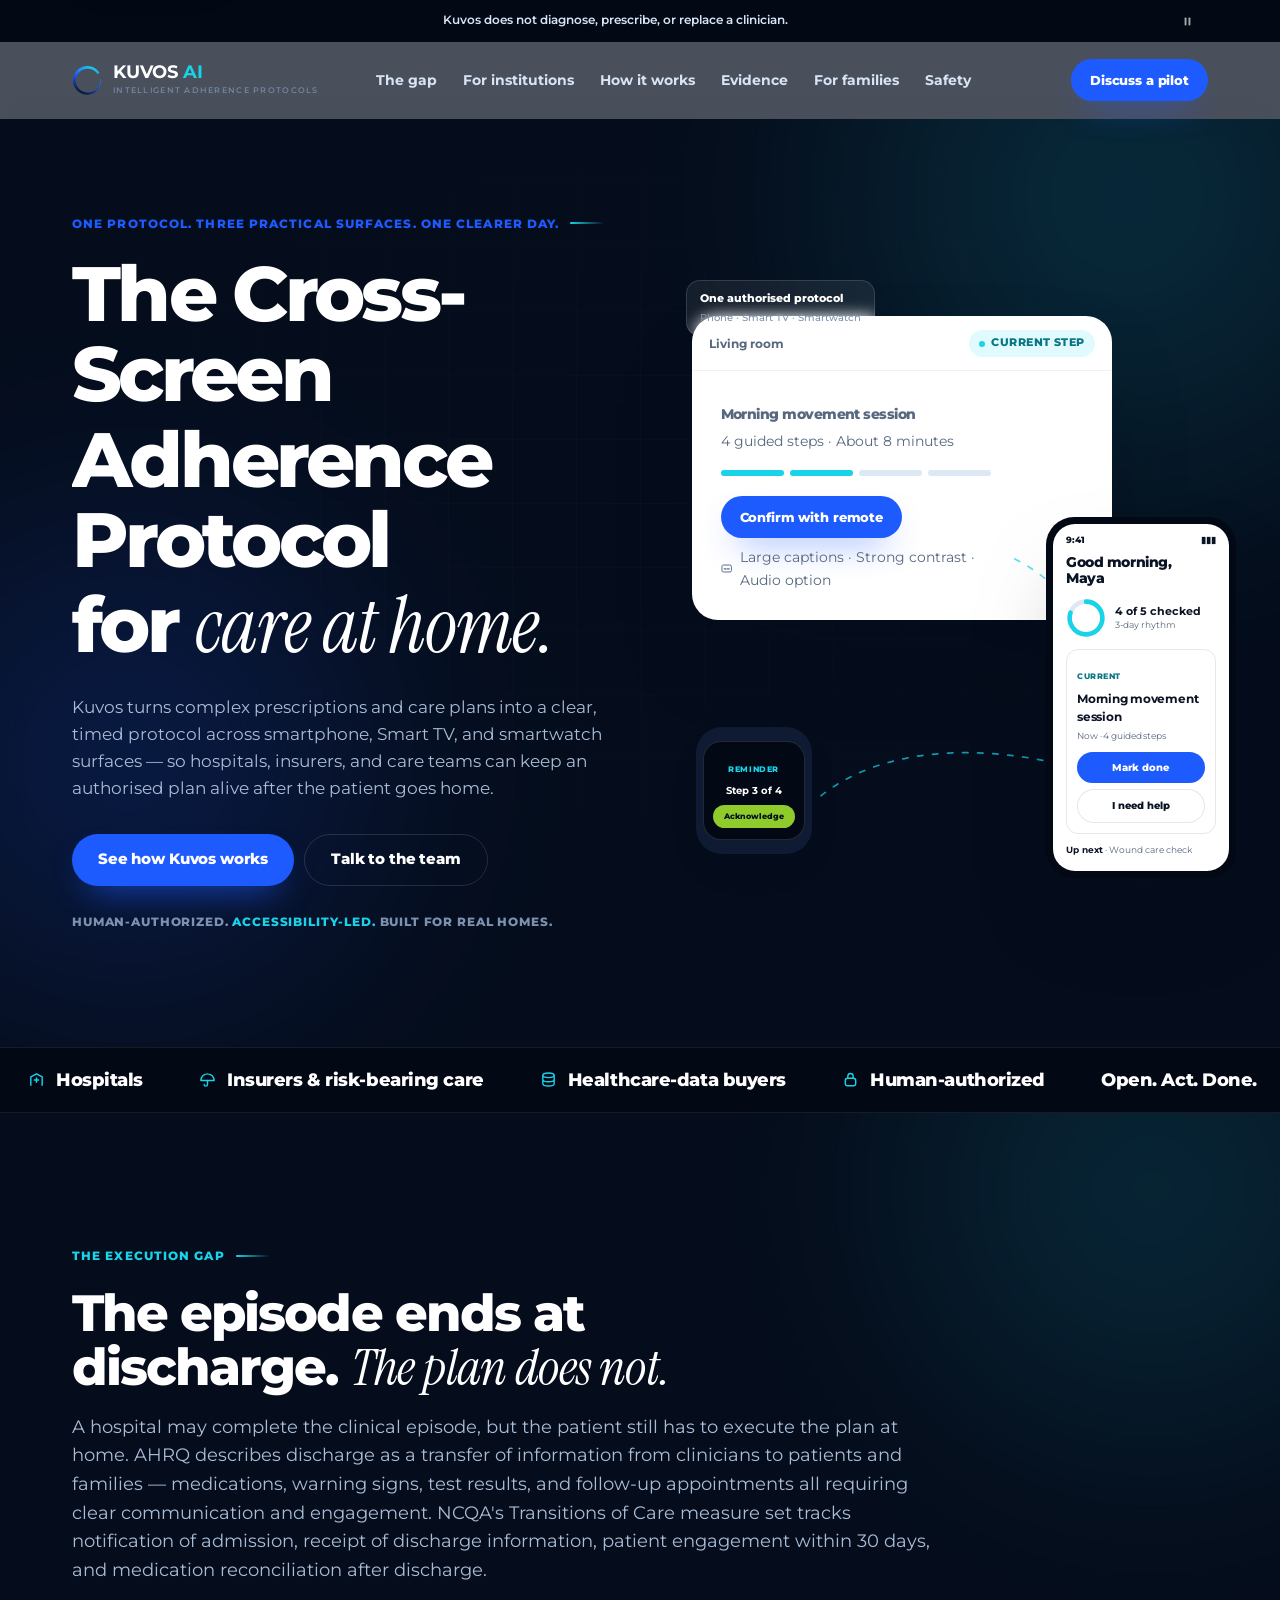
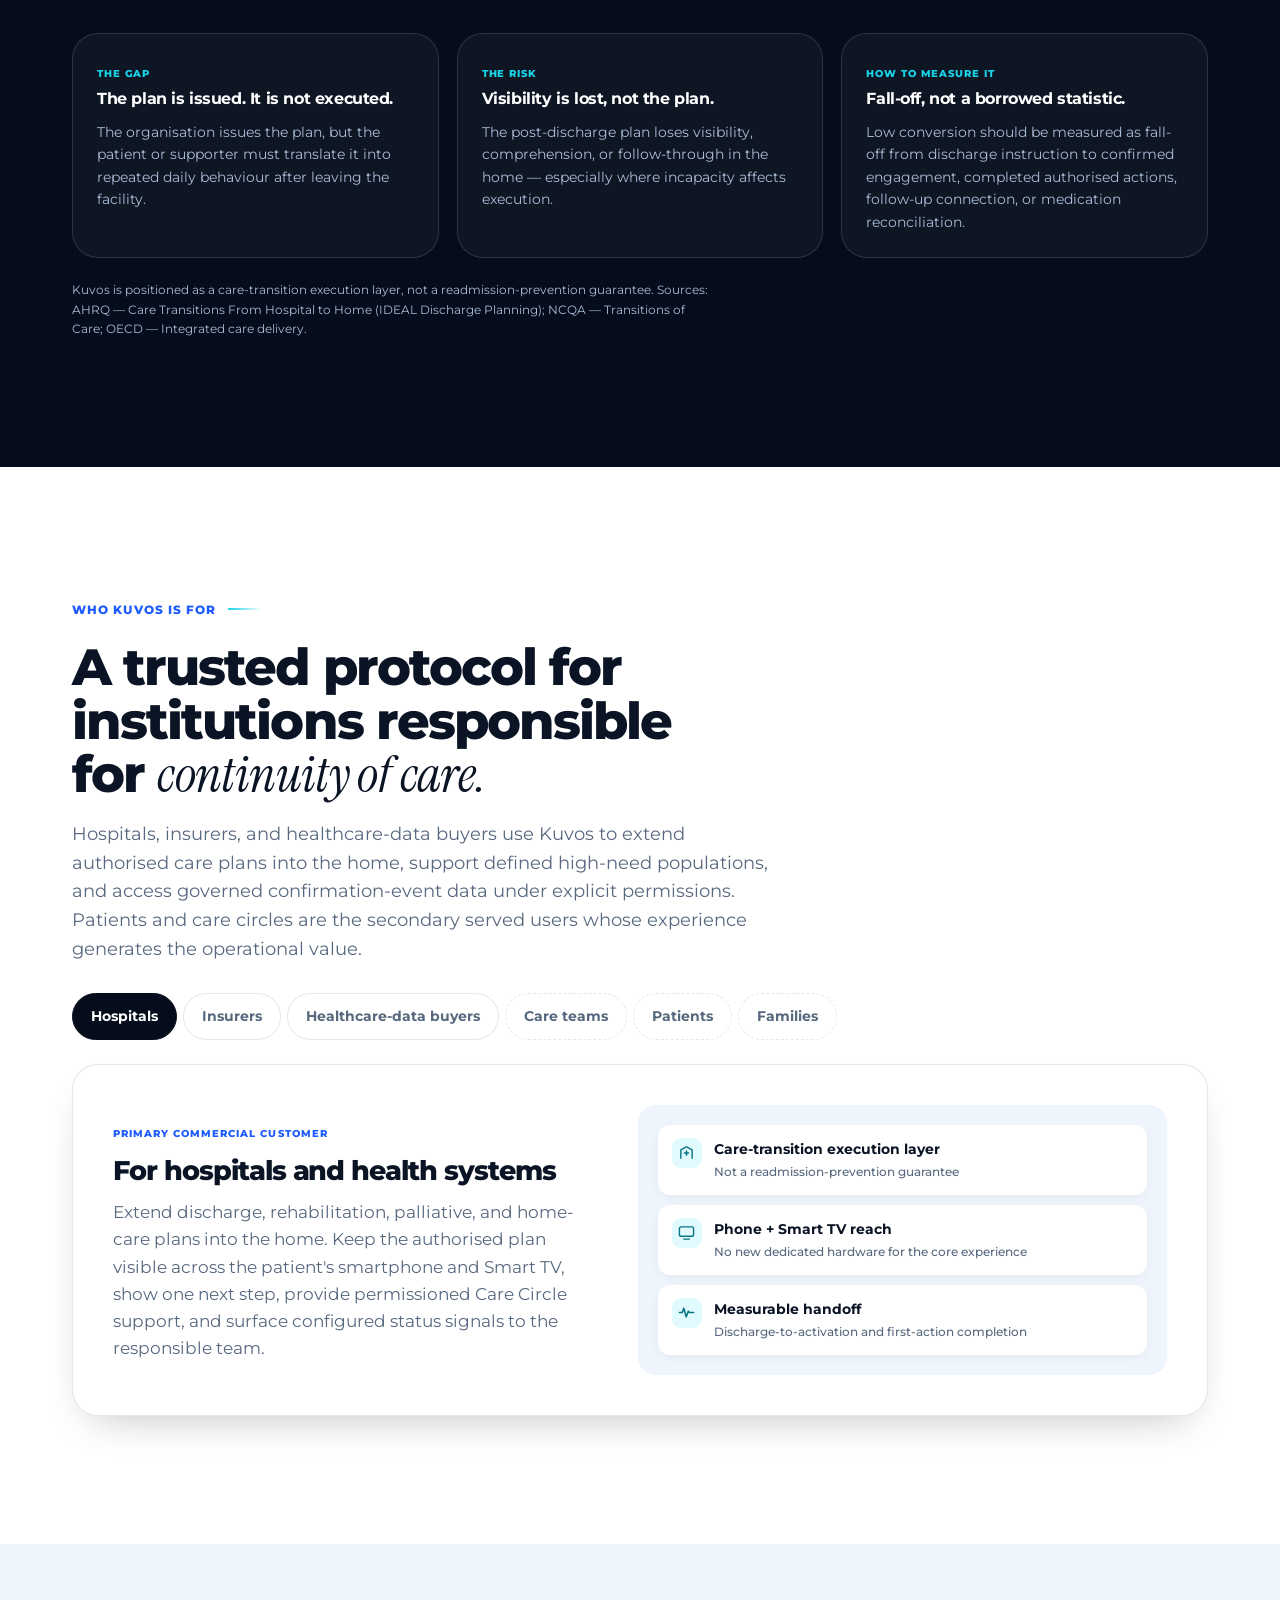
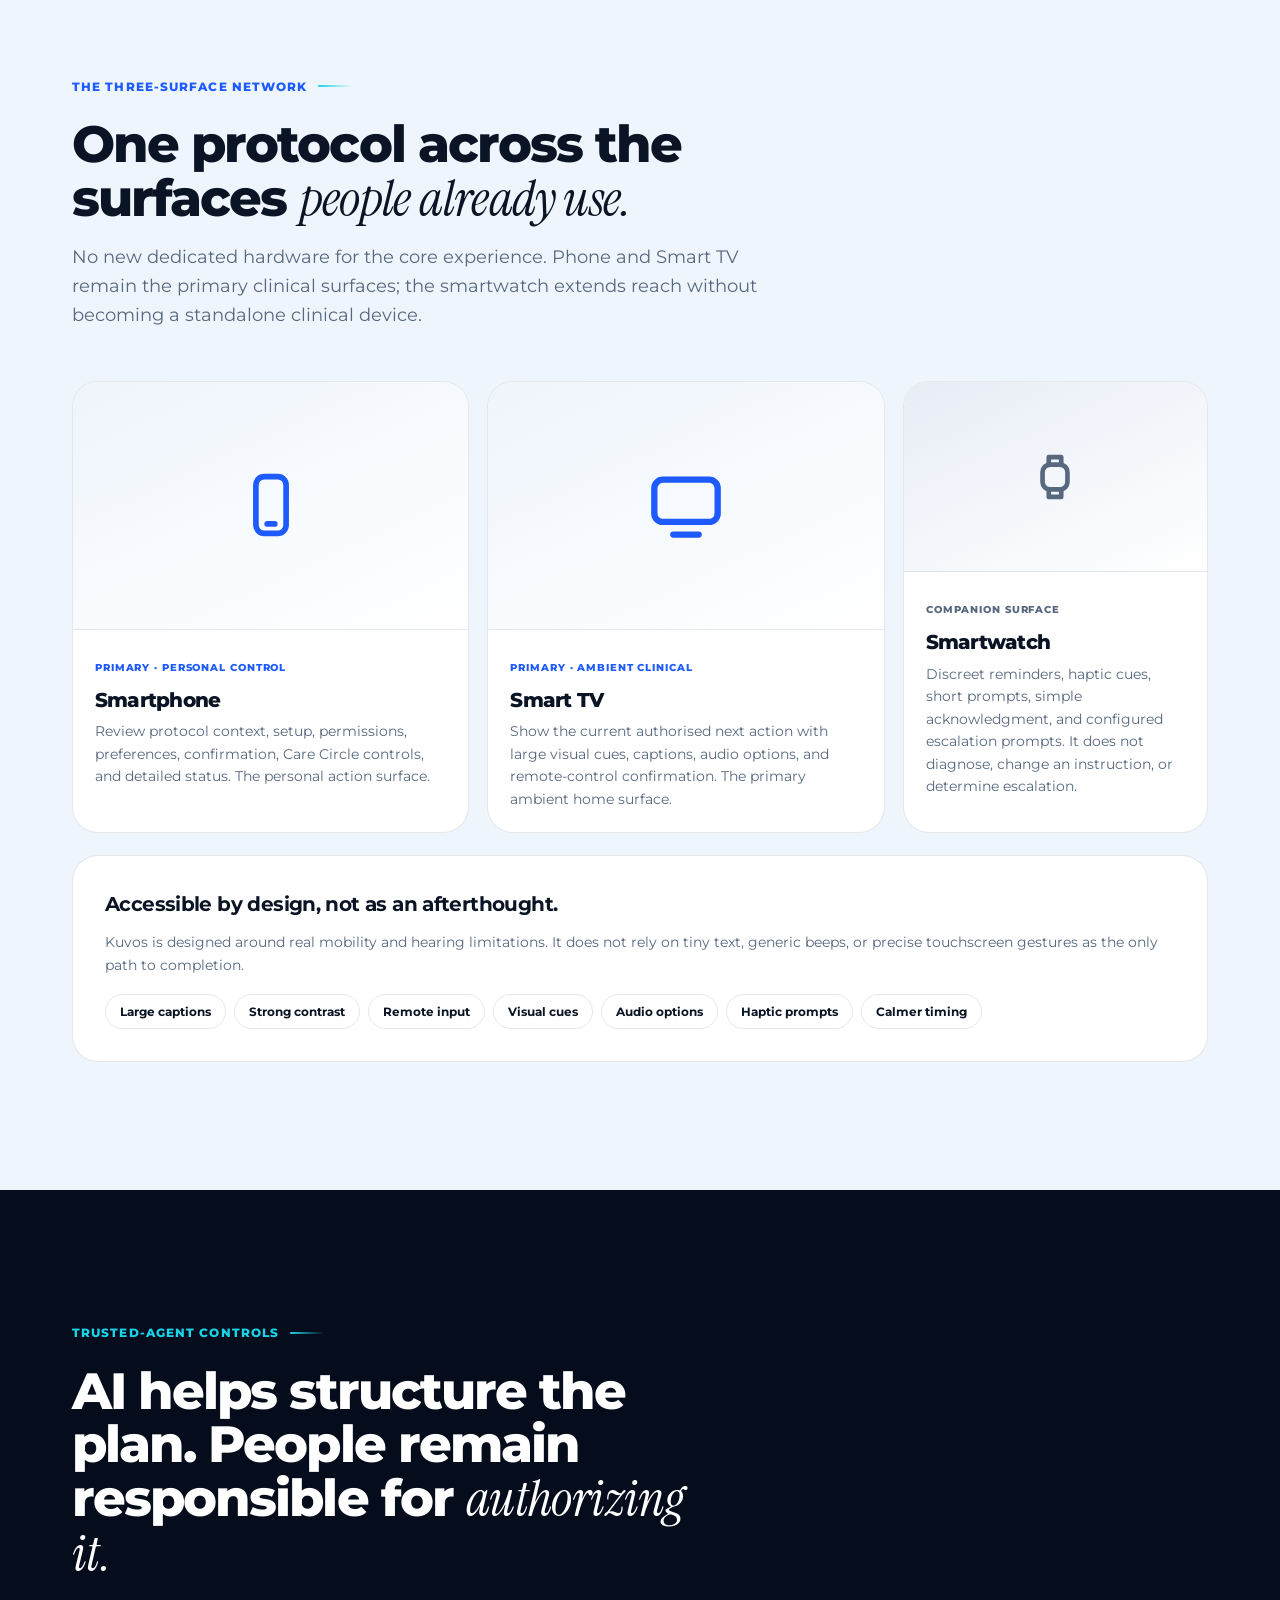
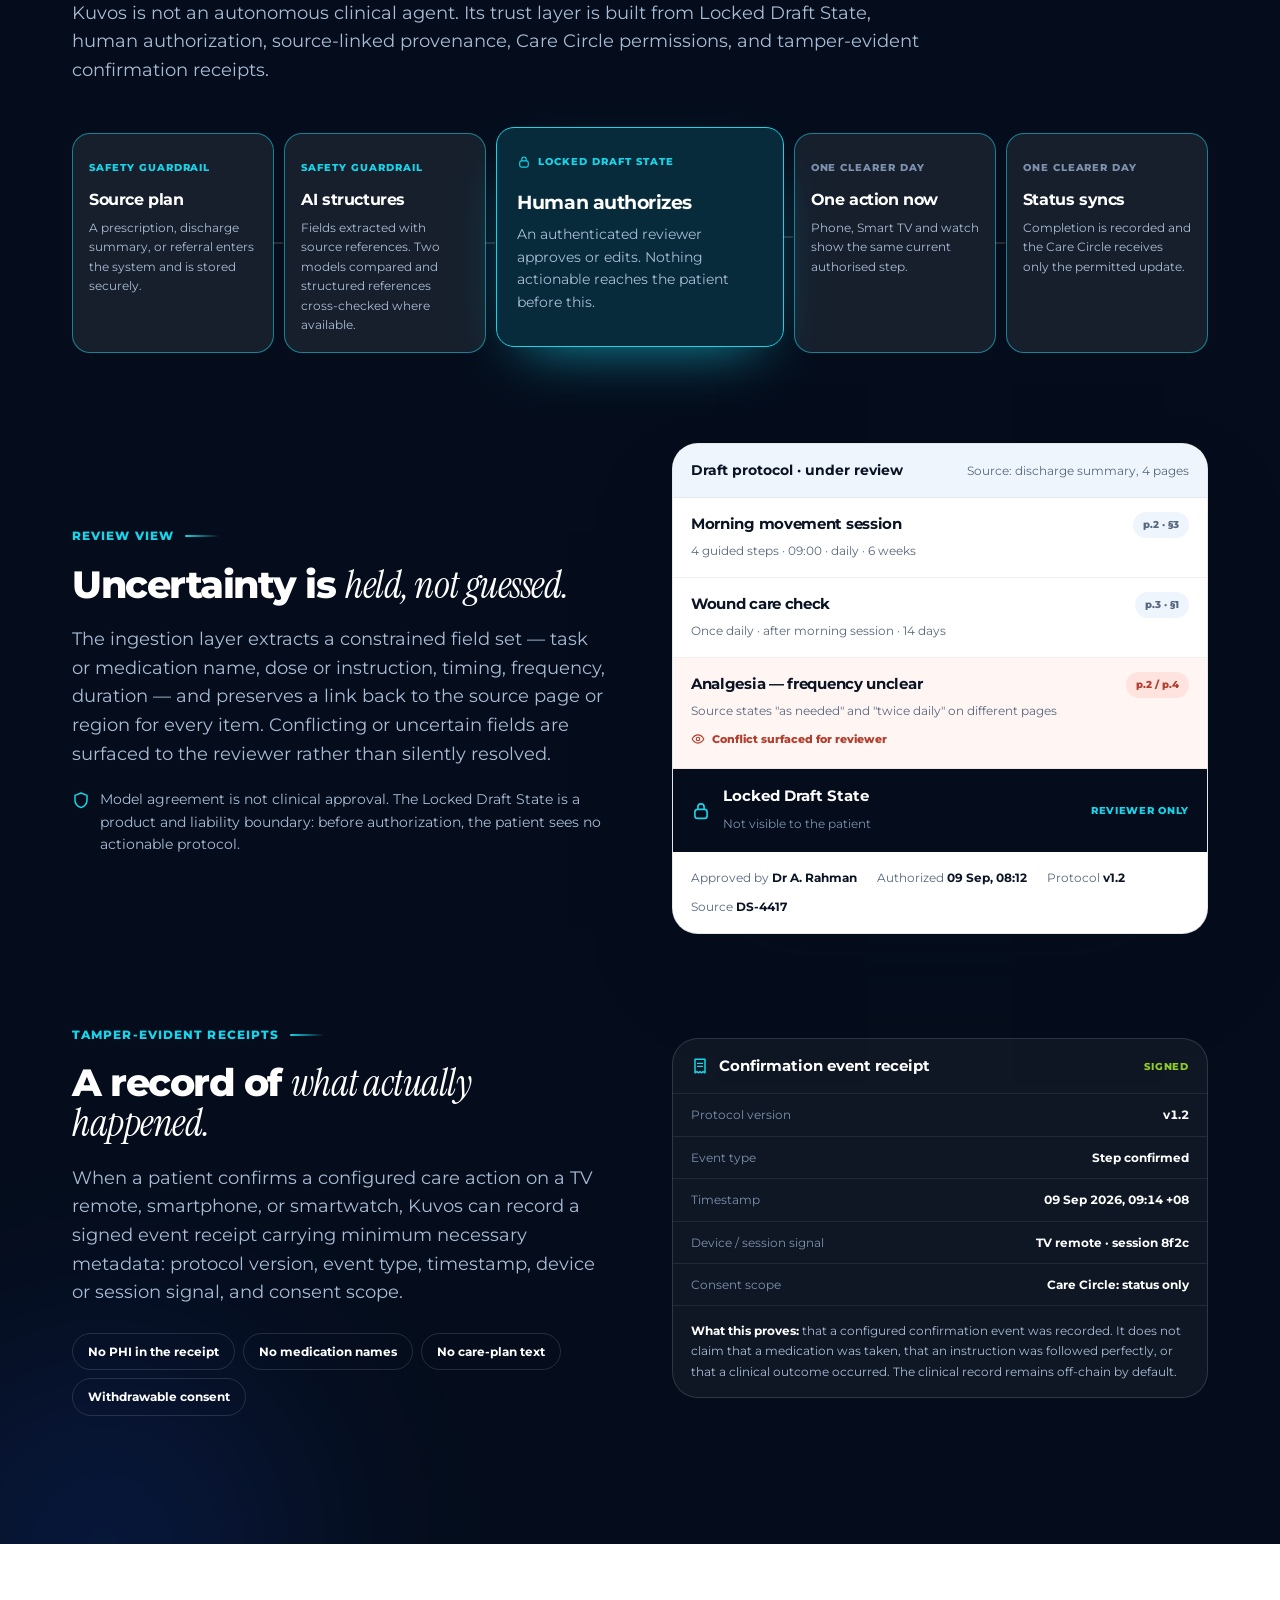
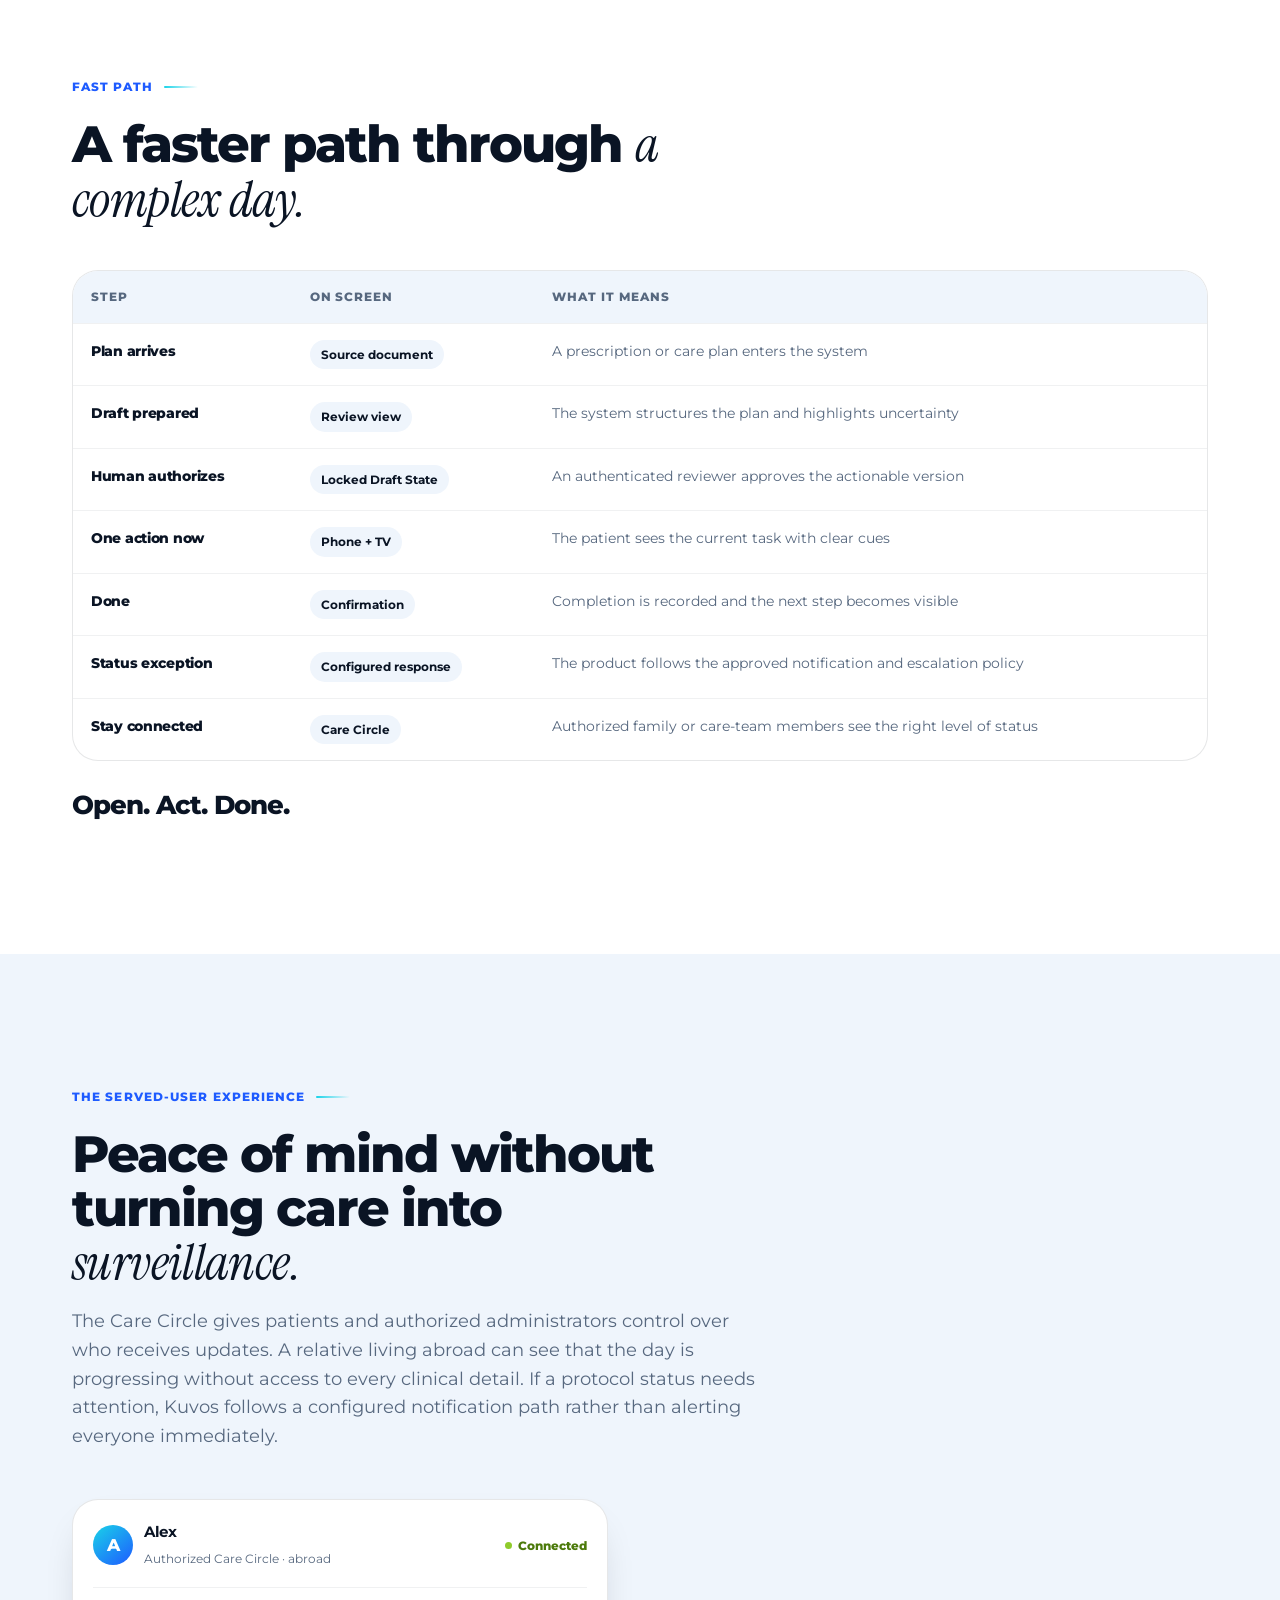
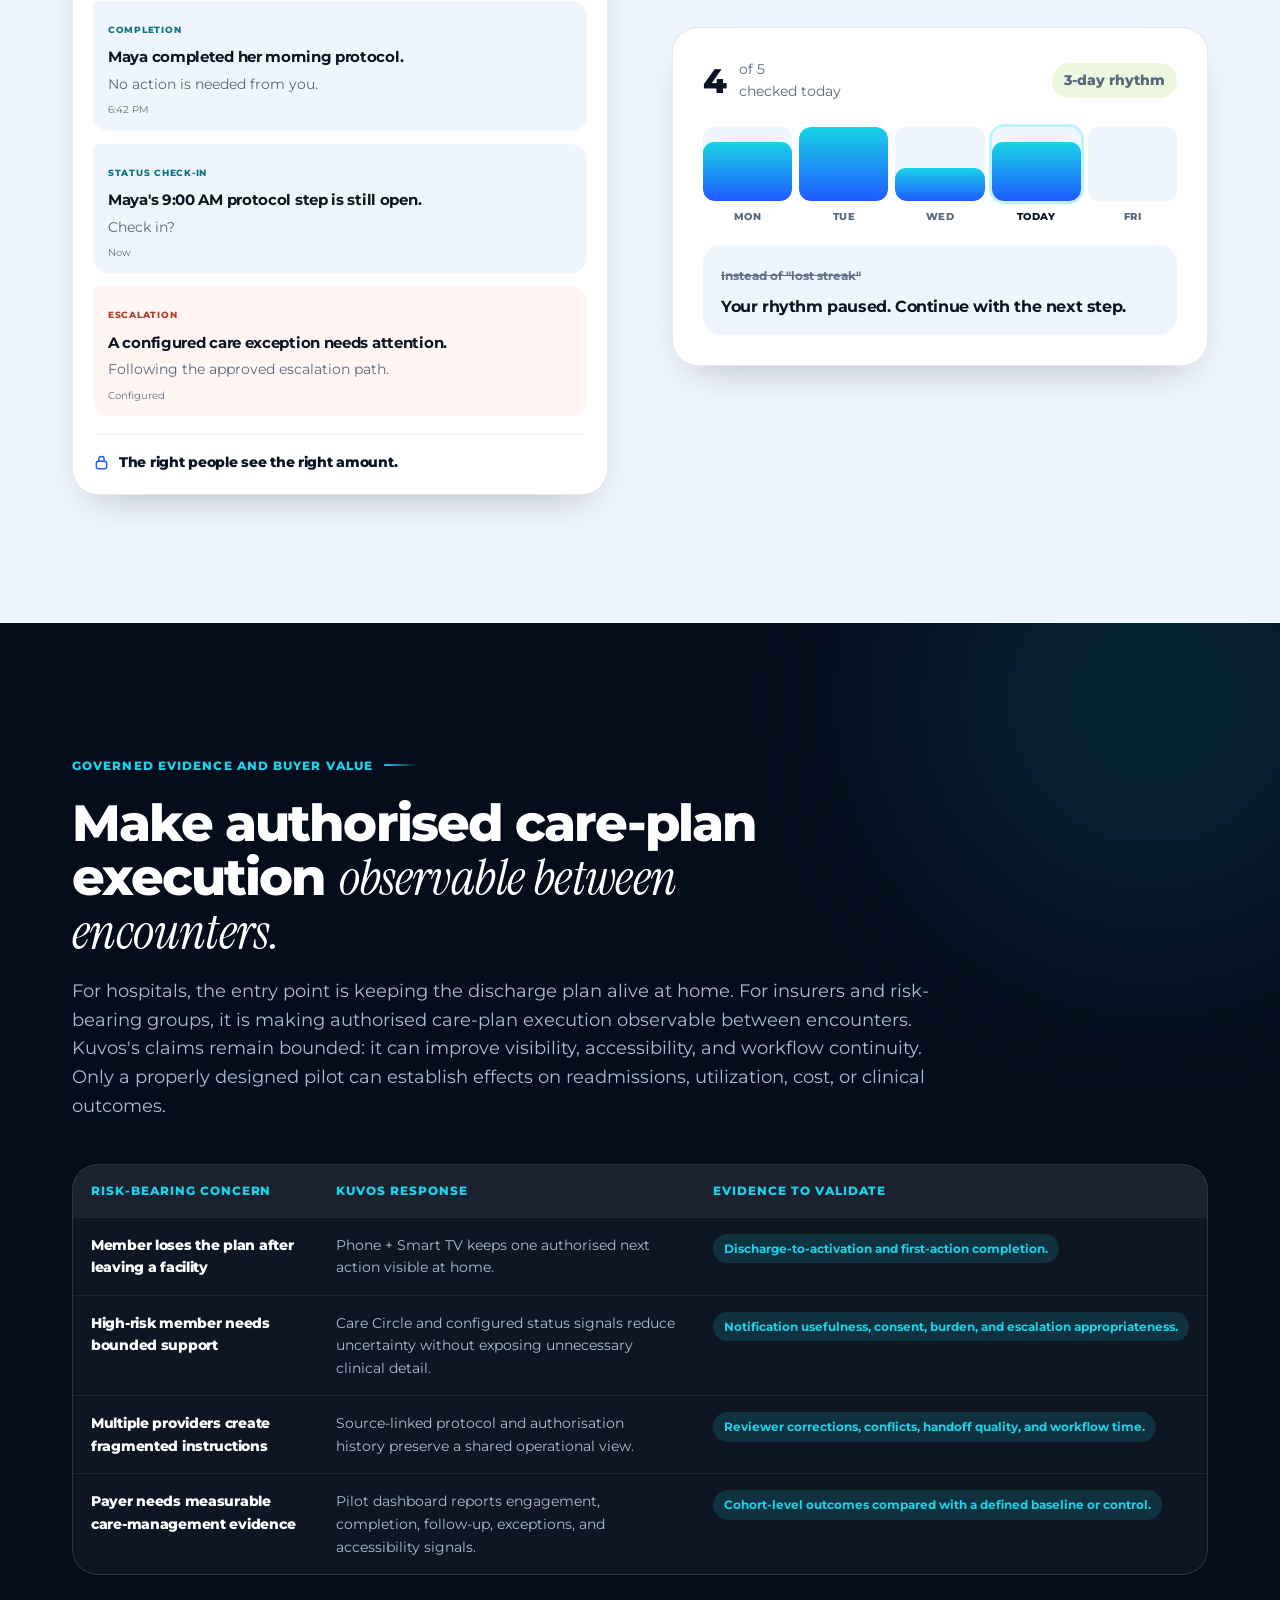
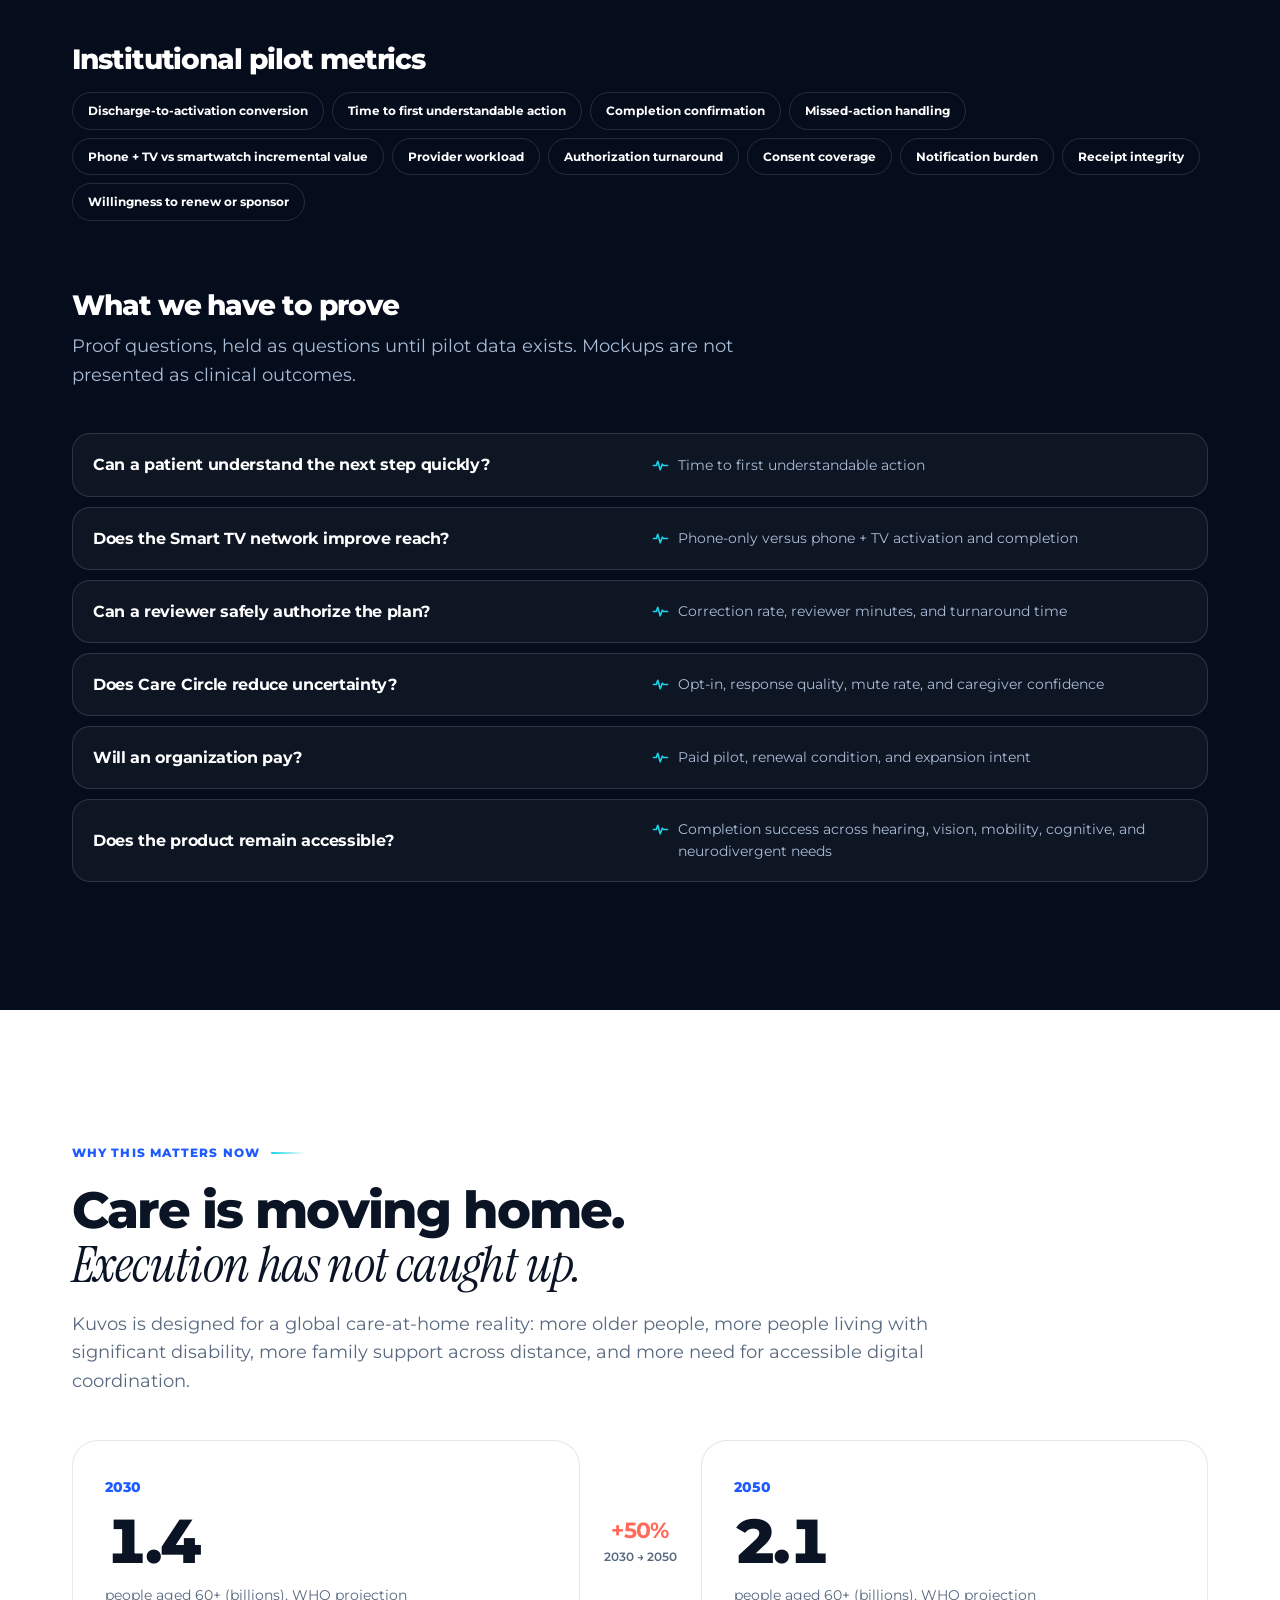
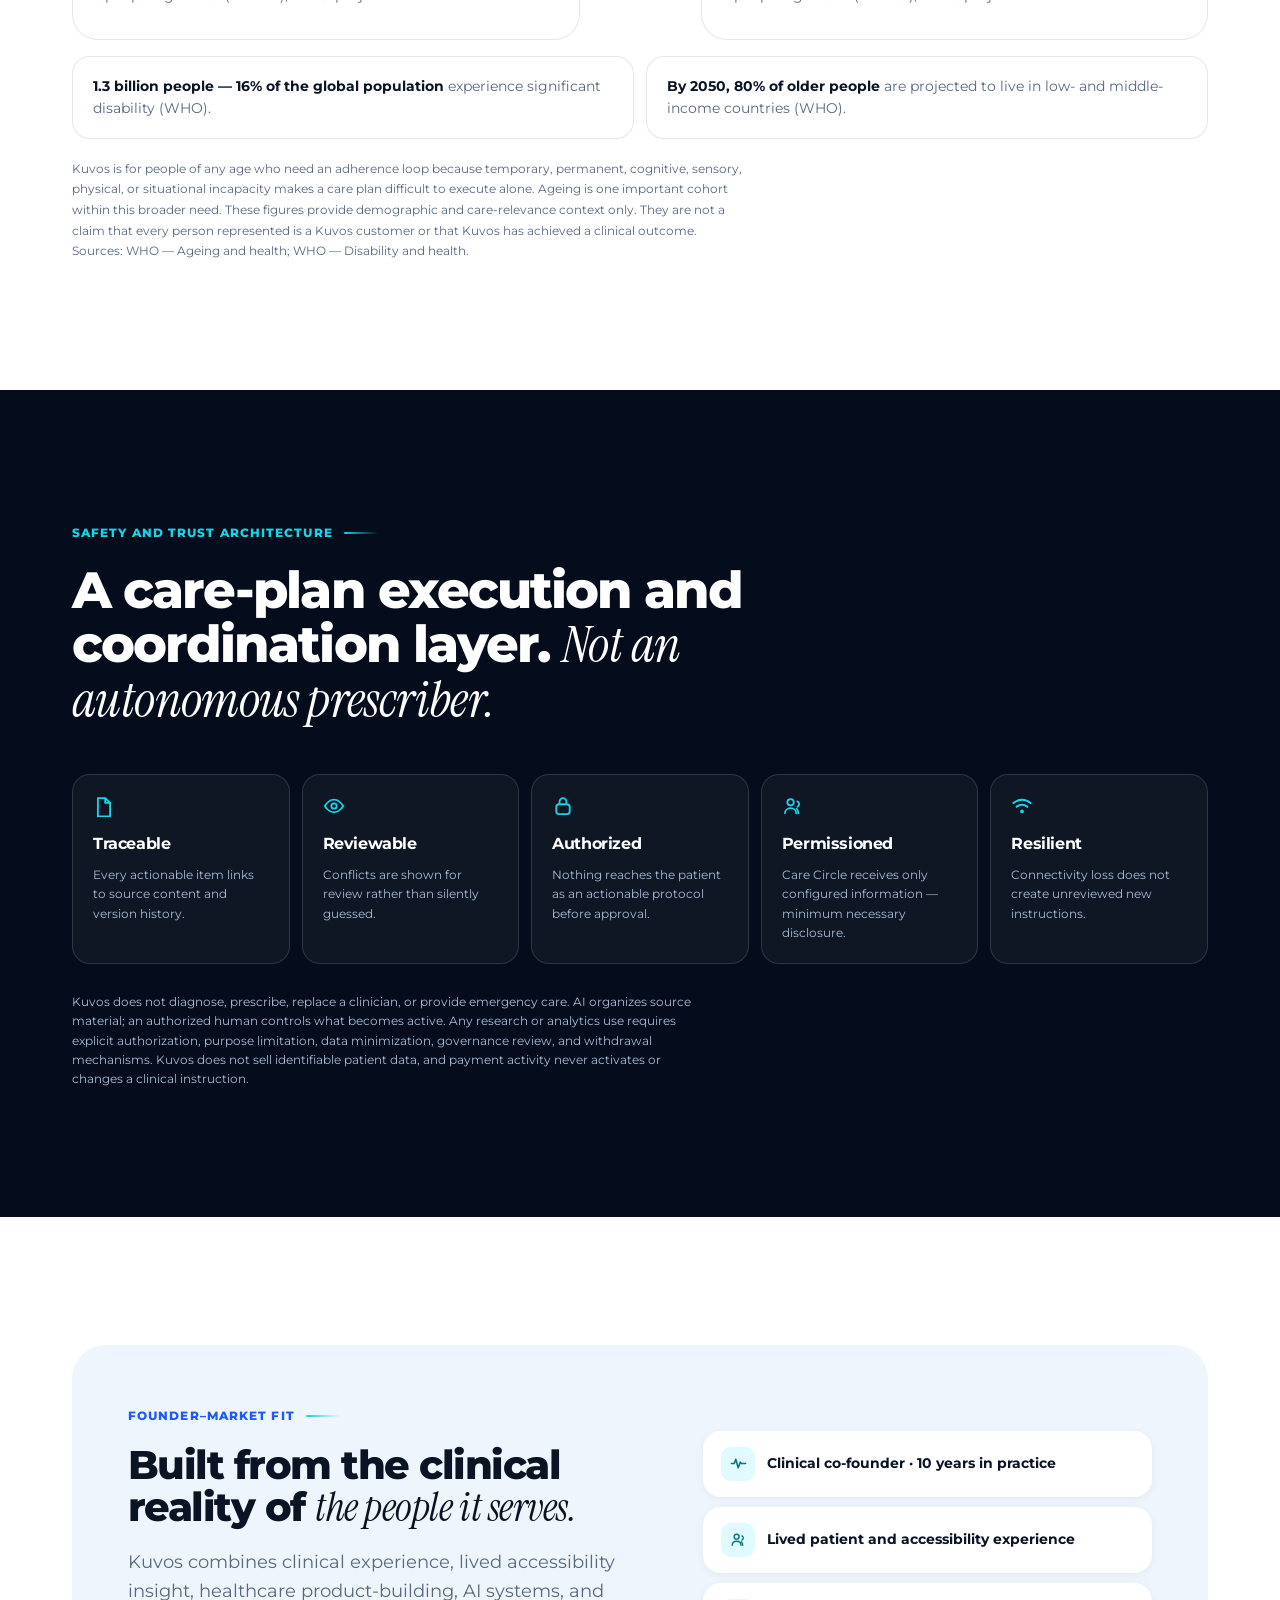
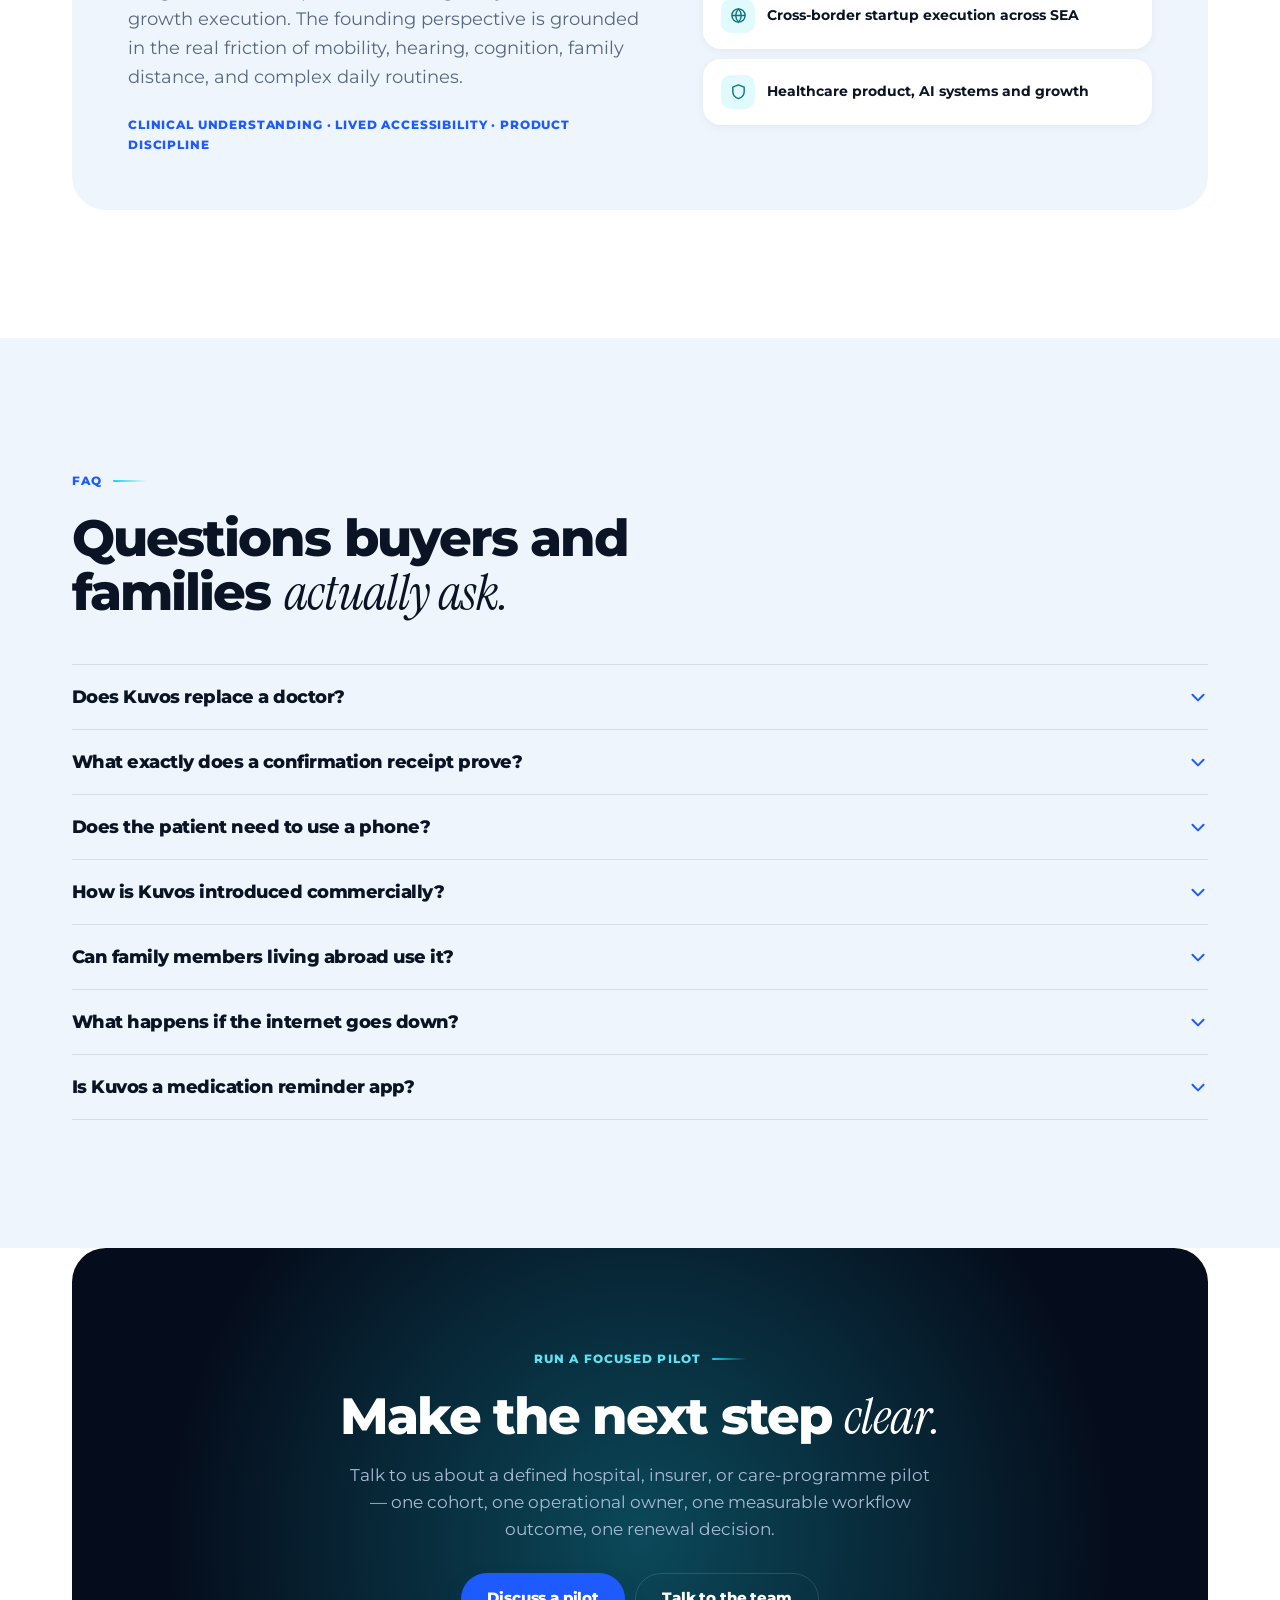
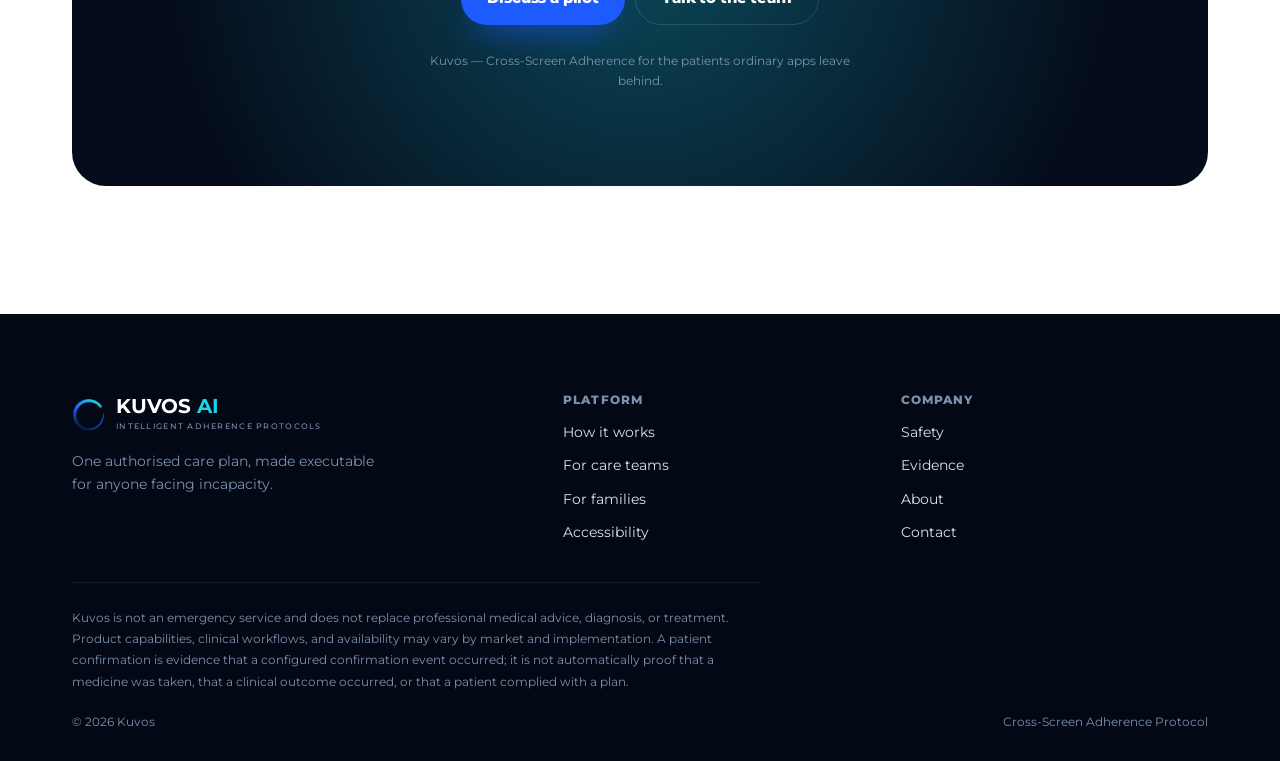
==== commit ffd395b0: "Revert to the full landing page Reverts 8c4dbf0. The tree is now byte-identical to v1-full: index.ht" ====
--- a/index.html
+++ b/index.html
@@ -7,12 +7,12 @@
 <meta name="supported-color-schemes" content="light">
 <meta name="theme-color" content="#050D1C">
 <title>Kuvos — A trusted agent layer between the care plan and the home</title>
-<meta name="description" content="Kuvos is a care-plan execution and coordination layer for hospitals, insurers and healthcare-data buyers. One authorised care plan, made executable.">
+<meta name="description" content="Kuvos helps hospitals, insurers, and healthcare-data buyers operate a trusted, cross-screen adherence protocol for people who cannot execute healthcare plans alone.">
 <link rel="canonical" href="https://kuvos.vercel.app/">
 
 <!-- social -->
 <meta property="og:site_name" content="Kuvos">
-<meta property="og:title" content="Kuvos — One authorised care plan, made executable">
+<meta property="og:title" content="Kuvos — The Cross-Screen Adherence Protocol for care at home">
 <meta property="og:description" content="Human-authorized. Accessibility-led. Built for real homes.">
 <meta property="og:type" content="website">
 <meta property="og:url" content="https://kuvos.vercel.app/">
@@ -21,7 +21,7 @@
 <meta property="og:image:height" content="630">
 <meta property="og:image:alt" content="Kuvos AI — the Cross-Screen Adherence Protocol for care at home.">
 <meta name="twitter:card" content="summary_large_image">
-<meta name="twitter:title" content="Kuvos — One authorised care plan, made executable">
+<meta name="twitter:title" content="Kuvos — The Cross-Screen Adherence Protocol for care at home">
 <meta name="twitter:description" content="Human-authorized. Accessibility-led. Built for real homes.">
 <meta name="twitter:image" content="https://kuvos.vercel.app/assets/img/og-card.jpg">
 
@@ -52,26 +52,68 @@
 }
 </script>
 </head>
-<body class="lean">
+<body>
 <a class="skip" href="#top">Skip to main content</a>
-
 <svg class="sprite" aria-hidden="true"><defs>
   <linearGradient id="lg" x1="72%" y1="2%" x2="30%" y2="96%">
     <stop offset="0%" stop-color="#19D3E8"/><stop offset="48%" stop-color="#1E5BFF"/><stop offset="100%" stop-color="#0A1830"/>
   </linearGradient>
   <g id="mark"><path fill="url(#lg)" d="M 89.67 28.01 L 88.14 25.23 L 86.59 22.43 L 84.68 19.85 L 82.55 17.45 L 80.2 15.26 L 77.7 13.24 L 75.07 11.4 L 72.32 9.72 L 69.5 8.18 L 66.57 6.83 L 63.54 5.7 L 60.42 4.87 L 57.25 4.22 L 54.05 3.76 L 50.81 3.5 L 47.56 3.52 L 44.33 3.78 L 41.11 4.27 L 37.93 4.97 L 34.81 5.88 L 31.76 7.02 L 28.79 8.38 L 25.93 9.94 L 23.15 11.66 L 20.51 13.58 L 18.1 15.79 L 15.76 18.07 L 13.61 20.54 L 11.65 23.14 L 9.87 25.89 L 8.29 28.75 L 6.96 31.73 L 5.76 34.77 L 4.81 37.89 L 4.08 41.07 L 3.6 44.3 L 3.32 47.55 L 3.31 50.81 L 3.46 54.07 L 3.87 57.31 L 4.5 60.5 L 5.34 63.65 L 6.52 66.69 L 7.83 69.66 L 9.31 72.55 L 10.97 75.35 L 12.87 77.98 L 14.97 80.45 L 17.21 82.79 L 19.63 84.94 L 22.16 86.94 L 24.81 88.79 L 27.61 90.39 L 30.49 91.85 L 33.47 93.07 L 36.52 94.08 L 39.65 94.82 L 42.82 95.33 L 46 95.69 L 49.2 95.75 L 52.39 95.62 L 55.56 95.27 L 58.68 94.66 L 61.75 93.84 L 64.73 92.79 L 67.65 91.58 L 70.47 90.18 L 73.15 88.53 L 75.71 86.71 L 78.11 84.71 L 80.39 82.58 L 82.5 80.31 L 84.45 77.89 L 86.18 75.33 L 87.76 72.69 L 89.13 69.94 L 90.31 67.11 L 91.29 64.22 L 92 61.25 L 92.57 58.28 L 92.87 55.26 L 92.97 52.25 L 92.83 49.25 L 92.35 46.29 L 91.72 43.39 A 0.1 0.1 0 0 1 91.53 43.42 L 91.61 46.36 L 91.44 49.28 L 91.19 52.16 L 90.79 55.01 L 90.16 57.81 L 89.42 60.56 L 88.4 63.22 L 87.27 65.82 L 85.96 68.32 L 84.48 70.72 L 82.86 73.01 L 81.06 75.15 L 79.14 77.17 L 77.1 79.06 L 74.93 80.79 L 72.64 82.33 L 70.26 83.72 L 67.79 84.92 L 65.28 86.01 L 62.71 86.9 L 60.07 87.57 L 57.4 88.07 L 54.71 88.39 L 52.02 88.55 L 49.33 88.52 L 46.65 88.28 L 43.99 87.92 L 41.39 87.3 L 38.83 86.53 L 36.33 85.62 L 33.89 84.54 L 31.53 83.33 L 29.29 81.9 L 27.11 80.37 L 25.08 78.67 L 23.19 76.81 L 21.42 74.85 L 19.81 72.75 L 18.34 70.56 L 16.97 68.31 L 15.78 65.96 L 14.8 63.51 L 14.06 60.99 L 13.38 58.46 L 12.89 55.88 L 12.57 53.27 L 12.42 50.66 L 12.52 48.04 L 12.75 45.43 L 13.18 42.84 L 13.78 40.29 L 14.55 37.79 L 15.45 35.34 L 16.61 32.99 L 17.88 30.7 L 19.31 28.51 L 20.88 26.42 L 22.59 24.44 L 24.42 22.57 L 26.45 20.92 L 28.5 19.3 L 30.66 17.82 L 32.94 16.52 L 35.31 15.4 L 37.75 14.42 L 40.25 13.62 L 42.81 12.99 L 45.4 12.56 L 48.02 12.31 L 50.66 12.23 L 53.3 12.28 L 55.93 12.54 L 58.54 13.01 L 61.1 13.7 L 63.64 14.48 L 66.12 15.43 L 68.54 16.56 L 70.84 17.91 L 73.03 19.44 L 75.1 21.13 L 77.05 22.95 L 78.93 24.85 L 80.73 26.85 L 82.54 28.87 L 84.05 31.13 A 3.22 3.22 0 0 1 89.67 28.01 Z"/></g>
+  <g id="i-tick"><path d="M3.2 8.8 6.9 12.5 14.8 4.2" fill="none" stroke="currentColor" stroke-width="2" stroke-linecap="round" stroke-linejoin="round"/></g>
+  <g id="i-chev"><path d="M4 7l5 5 5-5" fill="none" stroke="currentColor" stroke-width="1.8" stroke-linecap="round" stroke-linejoin="round"/></g>
   <g id="i-arrow"><path d="M3 9h12M10.5 4.5 15 9l-4.5 4.5" fill="none" stroke="currentColor" stroke-width="1.8" stroke-linecap="round" stroke-linejoin="round"/></g>
+  <g id="i-phone"><rect x="5" y="1.5" width="8" height="15" rx="2.2" fill="none" stroke="currentColor" stroke-width="1.5"/><path d="M8 14h2" stroke="currentColor" stroke-width="1.5" stroke-linecap="round"/></g>
+  <g id="i-tv"><rect x="1.5" y="3" width="15" height="10" rx="2" fill="none" stroke="currentColor" stroke-width="1.5"/><path d="M6 16h6" stroke="currentColor" stroke-width="1.5" stroke-linecap="round"/></g>
+  <g id="i-watch"><rect x="5" y="5" width="8" height="8" rx="2.4" fill="none" stroke="currentColor" stroke-width="1.5"/><path d="M7 5V2.6h4V5M7 13v2.4h4V13" fill="none" stroke="currentColor" stroke-width="1.5" stroke-linejoin="round"/></g>
+  <g id="i-people"><circle cx="7" cy="6" r="2.6" fill="none" stroke="currentColor" stroke-width="1.5"/><path d="M2.4 15c0-2.6 2-4.2 4.6-4.2S11.6 12.4 11.6 15" fill="none" stroke="currentColor" stroke-width="1.5" stroke-linecap="round"/><path d="M12.6 5.2a2.4 2.4 0 0 1 0 4.4M13.4 15c0-1.7-.5-2.9-1.4-3.7" fill="none" stroke="currentColor" stroke-width="1.5" stroke-linecap="round"/></g>
+  <g id="i-lock"><rect x="3.5" y="7.6" width="11" height="8" rx="2.4" fill="none" stroke="currentColor" stroke-width="1.5"/><path d="M6.2 7.6V5.4a2.8 2.8 0 0 1 5.6 0v2.2" fill="none" stroke="currentColor" stroke-width="1.5"/></g>
+  <g id="i-doc"><path d="M4 2.5h6l4 4v11H4v-15Z" fill="none" stroke="currentColor" stroke-width="1.5" stroke-linejoin="round"/><path d="M10 2.5v4h4" fill="none" stroke="currentColor" stroke-width="1.5" stroke-linejoin="round"/></g>
+  <g id="i-eye"><path d="M1.5 9S4.5 3.8 9 3.8 16.5 9 16.5 9 13.5 14.2 9 14.2 1.5 9 1.5 9Z" fill="none" stroke="currentColor" stroke-width="1.5" stroke-linejoin="round"/><circle cx="9" cy="9" r="2.2" fill="none" stroke="currentColor" stroke-width="1.5"/></g>
+  <g id="i-shield"><path d="M9 2 15 4.4v4.8c0 3.7-2.4 6.1-6 7.4-3.6-1.3-6-3.7-6-7.4V4.4L9 2Z" fill="none" stroke="currentColor" stroke-width="1.5" stroke-linejoin="round"/></g>
+  <g id="i-wifi"><path d="M2 6.6a10.5 10.5 0 0 1 14 0M4.6 9.6a6.6 6.6 0 0 1 8.8 0" fill="none" stroke="currentColor" stroke-width="1.6" stroke-linecap="round"/><circle cx="9" cy="13.4" r="1.5" fill="currentColor"/></g>
+  <g id="i-caption"><rect x="1.5" y="3.5" width="15" height="11" rx="2.4" fill="none" stroke="currentColor" stroke-width="1.5"/><path d="M5 9.6h3M10 9.6h3" stroke="currentColor" stroke-width="1.6" stroke-linecap="round"/></g>
+  <g id="i-pulse"><path d="M1.5 9h3l1.6-4.4 2.6 9 2.2-6 1.2 1.4h4.4" fill="none" stroke="currentColor" stroke-width="1.7" stroke-linecap="round" stroke-linejoin="round"/></g>
+  <g id="i-globe"><circle cx="9" cy="9" r="7" fill="none" stroke="currentColor" stroke-width="1.5"/><path d="M2 9h14M9 2c2 2.3 3 4.6 3 7s-1 4.7-3 7c-2-2.3-3-4.6-3-7s1-4.7 3-7Z" fill="none" stroke="currentColor" stroke-width="1.5"/></g>
+  <g id="i-hospital"><path d="M3 15.5V6.2L9 3l6 3.2v9.3" fill="none" stroke="currentColor" stroke-width="1.5" stroke-linejoin="round"/><path d="M9 7.4v4.4M6.8 9.6h4.4" stroke="currentColor" stroke-width="1.6" stroke-linecap="round"/></g>
+  <g id="i-umbrella"><path d="M9 2.4v1.2M2 10a7 7 0 0 1 14 0Z" fill="none" stroke="currentColor" stroke-width="1.5" stroke-linejoin="round"/><path d="M9 10v4.2a1.8 1.8 0 0 1-3.6 0" fill="none" stroke="currentColor" stroke-width="1.5" stroke-linecap="round"/></g>
+  <g id="i-db"><ellipse cx="9" cy="4.6" rx="6" ry="2.4" fill="none" stroke="currentColor" stroke-width="1.5"/><path d="M3 4.6v8.8c0 1.3 2.7 2.4 6 2.4s6-1.1 6-2.4V4.6M3 9c0 1.3 2.7 2.4 6 2.4s6-1.1 6-2.4" fill="none" stroke="currentColor" stroke-width="1.5"/></g>
+  <g id="i-receipt"><path d="M4 2.2h10v13.6l-2-1.2-1.6 1.2-1.4-1.2-1.4 1.2-1.6-1.2-2 1.2V2.2Z" fill="none" stroke="currentColor" stroke-width="1.5" stroke-linejoin="round"/><path d="M6.6 6.4h4.8M6.6 9.4h4.8" stroke="currentColor" stroke-width="1.4" stroke-linecap="round"/></g>
 </defs></svg>
 
-<!-- ══ header — mark and one action, nothing else ══ -->
-<header class="hdr lean-hdr" id="hdr">
+<!-- ══ announcement ══ -->
+<div class="ann">
+  <div class="shell ann-in">
+    <div class="ann-track" aria-live="polite">
+      <div class="ann-item on"><span>Nothing actionable reaches the patient before <b>human authorization</b>.</span></div>
+      <div class="ann-item"><span>Now seeking clinical design partners and a defined pilot cohort.</span></div>
+      <div class="ann-item"><span>Kuvos does not diagnose, prescribe, or replace a clinician.</span></div>
+    </div>
+    <button class="ann-play" id="annPlay" aria-label="Pause announcements">
+      <svg width="13" height="13" viewBox="0 0 18 18" aria-hidden="true" focusable="false"><rect x="5" y="3.5" width="2.6" height="11" rx="1.1" fill="currentColor"/><rect x="10.4" y="3.5" width="2.6" height="11" rx="1.1" fill="currentColor"/></svg>
+    </button>
+  </div>
+</div>
+
+<!-- ══ header ══ -->
+<header class="hdr" id="hdr">
   <div class="shell hdr-in">
     <a href="#top" class="logo" aria-label="Kuvos home">
-      <svg class="ring" viewBox="0 0 100 100" aria-hidden="true" focusable="false"><use href="#mark"/></svg>
+      <svg class="ring" viewBox="0 0 100 100" aria-hidden="true"><use href="#mark"/></svg>
       <span class="logo-txt"><b>KUVOS <i>AI</i></b><small>INTELLIGENT ADHERENCE PROTOCOLS</small></span>
     </a>
+    <nav class="nav" id="nav" aria-label="Primary">
+      <a href="#gap">The gap</a>
+      <a href="#buyers">For institutions</a>
+      <a href="#controls">How it works</a>
+      <a href="#evidence">Evidence</a>
+      <a href="#families">For families</a>
+      <a href="#safety">Safety</a>
+    </nav>
     <div class="hdr-end">
-      <a href="#pilot" class="btn btn-p btn-sm">Discuss a pilot</a>
+      <a href="#pilot" class="btn btn-p btn-sm hdr-cta">Discuss a pilot</a>
+      <button class="burger" id="burger" aria-label="Open menu" aria-expanded="false">
+        <svg width="18" height="18" viewBox="0 0 18 18" aria-hidden="true" focusable="false"><path d="M2 5h14M2 9h14M2 13h14" stroke="currentColor" stroke-width="1.8" stroke-linecap="round"/></svg>
+      </button>
     </div>
   </div>
   <div class="scrollbar" id="scrollbar"></div>
@@ -79,102 +121,485 @@
 
 <main id="top" tabindex="-1">
 
-<!-- ══ opening — the animated sequence sits behind this ══ -->
-<section class="open">
-  <div class="open-media" aria-hidden="true">
-    <!-- ANIMATED SEQUENCE SLOT — see assets/img/README.md
-         Drop the loop in here and delete the .glow spans below.
-
-         <video autoplay muted loop playsinline poster="assets/img/open-poster.jpg">
-           <source src="assets/video/open-loop.webm" type="video/webm">
-           <source src="assets/video/open-loop.mp4" type="video/mp4">
-         </video>
-    -->
+<!-- ══ hero ══ -->
+<section class="hero">
+  <div class="hero-bg" aria-hidden="true">
+    <!-- Brand loop — see assets/video/README.md:
+         <video autoplay muted loop playsinline poster="assets/video/hero-poster.jpg">
+           <source src="assets/video/kuvos-loop.mp4" type="video/mp4"></video> -->
     <span class="glow gh1"></span><span class="glow gh2"></span>
   </div>
-  <div class="shell open-in">
-    <h1>
-      <span class="ln"><span>One authorised</span></span>
-      <span class="ln"><span>care plan, made</span></span>
-      <span class="ln"><span><em>executable.</em></span></span>
-    </h1>
-    <p class="open-sub">A trusted agent layer between the care plan and the home.</p>
-  </div>
-  <span class="scroll-cue" aria-hidden="true"></span>
-</section>
-
-<!-- ══ statements — one idea each, nothing else on screen ══ -->
-<section class="say" id="say-1">
-  <div class="say-media" aria-hidden="true">
-    <!-- IMAGE SLOT 1 — assets/img/say-1.jpg, see assets/img/README.md -->
-  </div>
-  <div class="shell">
-    <p class="say-txt rv">For anyone facing <em>incapacity.</em></p>
-  </div>
-</section>
-
-<section class="say alt" id="say-2">
-  <div class="say-media" aria-hidden="true">
-    <!-- IMAGE SLOT 2 — assets/img/say-2.jpg -->
-  </div>
-  <div class="shell">
-    <p class="say-txt rv">Nothing actionable reaches the patient before <em>human authorization.</em></p>
-  </div>
-</section>
-
-<section class="say" id="say-3">
-  <div class="say-media" aria-hidden="true">
-    <!-- IMAGE SLOT 3 — assets/img/say-3.jpg -->
-  </div>
-  <div class="shell">
-    <p class="say-txt rv">One protocol. Three surfaces. <em>One clearer day.</em></p>
-  </div>
-</section>
-
-<!-- ══ who it is for — institutions first (bible §2) ══ -->
-<section class="who" id="who">
-  <div class="shell">
-    <p class="who-lead rv">Built for the institutions responsible for continuity of care.</p>
-    <ul class="who-list rv rv-1">
-      <li>Hospitals and health systems</li>
-      <li>Insurers and risk-bearing care organisations</li>
-      <li>Healthcare-data and research buyers</li>
-    </ul>
-    <p class="who-note rv rv-2">Patients, care circles and clinicians are the served users the protocol is designed around.</p>
-  </div>
-</section>
-
-<!-- ══ close ══ -->
-<section class="close" id="pilot">
-  <div class="shell">
-    <h2 class="rv">Make the next step <em>clear.</em></h2>
-    <div class="close-btns rv rv-1">
-      <a href="mailto:hello@kuvos.ai?subject=Kuvos%20pilot%20discussion" class="btn btn-p">Discuss a pilot</a>
-      <a href="protocol.html" class="btn btn-o">See the protocol <svg width="18" height="18" viewBox="0 0 18 18" aria-hidden="true" focusable="false"><use href="#i-arrow"/></svg></a>
-    </div>
-    <p class="close-note rv rv-2">Kuvos does not diagnose, prescribe, replace a clinician, or provide emergency care.</p>
+  <div class="shell hero-grid">
+    <div>
+      <span class="eyebrow">One protocol. Three practical surfaces. One clearer day.</span>
+      <h1>
+        <span class="ln"><span>The Cross-Screen</span></span>
+        <span class="ln"><span>Adherence Protocol</span></span>
+        <span class="ln"><span>for <em>care at home.</em></span></span>
+      </h1>
+      <p class="hero-sub">Kuvos turns complex prescriptions and care plans into a clear, timed protocol across smartphone, Smart TV, and smartwatch surfaces — so hospitals, insurers, and care teams can keep an authorised plan alive after the patient goes home.</p>
+      <div class="hero-btns">
+        <a href="#controls" class="btn btn-p">See how Kuvos works</a>
+        <a href="#pilot" class="btn btn-o">Talk to the team</a>
+      </div>
+      <p class="trustline">Human-authorized. <span>Accessibility-led.</span> Built for real homes.</p>
+    </div>
+
+    <div class="stage">
+      <svg class="cue" viewBox="0 0 480 560" preserveAspectRatio="none" aria-hidden="true">
+        <path d="M120 470 C 170 430, 250 420, 340 440"/>
+        <path d="M300 250 C 360 280, 400 350, 400 430"/>
+      </svg>
+      <span class="tag">One authorised protocol<small>Phone · Smart TV · Smartwatch</small></span>
+
+      <div class="tv">
+        <div class="tv-bar"><span>Living room</span><span class="pill"><i></i>CURRENT STEP</span></div>
+        <div class="tv-body">
+          <p class="tv-title">Morning movement session</p>
+          <p>4 guided steps · About 8 minutes</p>
+          <div class="tvprog"><i class="on"></i><i class="on"></i><i></i><i></i></div>
+          <div class="tv-cta"><span class="btn btn-p btn-sm">Confirm with remote</span></div>
+          <p class="remote"><svg width="15" height="15" viewBox="0 0 18 18" aria-hidden="true" focusable="false"><use href="#i-caption"/></svg>Large captions · Strong contrast · Audio option</p>
+        </div>
+      </div>
+
+      <div class="phone" aria-hidden="true">
+        <div class="phone-in">
+          <div class="phone-top"><span>9:41</span><span>▮▮▮</span></div>
+          <div class="phone-pad">
+            <p class="ph-title">Good morning,<br>Maya</p>
+            <div class="prog">
+              <svg width="40" height="40" viewBox="0 0 44 44" aria-hidden="true" focusable="false">
+                <circle class="track" cx="22" cy="22" r="18" fill="none" stroke-width="5"/>
+                <circle class="arc" id="phoneArc" cx="22" cy="22" r="18" fill="none" stroke-width="5"
+                        stroke-linecap="round" stroke-dasharray="113" stroke-dashoffset="113" transform="rotate(-90 22 22)"/>
+              </svg>
+              <span><b>4 of 5 checked</b><small>3-day rhythm</small></span>
+            </div>
+            <div class="mini">
+              <span>CURRENT</span>
+              <b>Morning movement session</b>
+              <em>Now · 4 guided steps</em>
+              <div class="mini-btn">Mark done</div>
+              <div class="mini-btn ghost">I need help</div>
+            </div>
+            <p class="next"><b>Up next</b> · Wound care check</p>
+          </div>
+        </div>
+      </div>
+
+      <div class="watch" aria-hidden="true">
+        <div class="watch-band">
+          <div class="watch-face">
+            <span>REMINDER</span>
+            <b>Step 3 of 4</b>
+            <div class="tap">Acknowledge</div>
+          </div>
+        </div>
+      </div>
+    </div>
+  </div>
+</section>
+
+<!-- ══ marquee ══ -->
+<div class="mq" aria-hidden="true">
+  <div class="mq-row" id="mqRow">
+    <span class="mq-i"><svg width="17" height="17" viewBox="0 0 18 18" aria-hidden="true" focusable="false"><use href="#i-hospital"/></svg>Hospitals</span>
+    <span class="mq-i"><svg width="17" height="17" viewBox="0 0 18 18" aria-hidden="true" focusable="false"><use href="#i-umbrella"/></svg>Insurers &amp; risk-bearing care</span>
+    <span class="mq-i"><svg width="17" height="17" viewBox="0 0 18 18" aria-hidden="true" focusable="false"><use href="#i-db"/></svg>Healthcare-data buyers</span>
+    <span class="mq-i"><svg width="17" height="17" viewBox="0 0 18 18" aria-hidden="true" focusable="false"><use href="#i-lock"/></svg>Human-authorized</span>
+    <span class="mq-i">Open. Act. Done.</span>
+  </div>
+</div>
+
+<!-- ══ 1. institutional continuity gap ══ -->
+<section class="sect dark" id="gap">
+  <span class="glow g1" aria-hidden="true"></span>
+  <div class="shell">
+    <div class="head rv">
+      <span class="eyebrow">The execution gap</span>
+      <h2>The episode ends at discharge. <em>The plan does not.</em></h2>
+      <p class="lede wide">A hospital may complete the clinical episode, but the patient still has to execute the plan at home. AHRQ describes discharge as a transfer of information from clinicians to patients and families — medications, warning signs, test results, and follow-up appointments all requiring clear communication and engagement. NCQA's Transitions of Care measure set tracks notification of admission, receipt of discharge information, patient engagement within 30 days, and medication reconciliation after discharge.</p>
+    </div>
+    <div class="gap-grid">
+      <div class="gapc rv"><span>The gap</span><b>The plan is issued. It is not executed.</b><p>The organisation issues the plan, but the patient or supporter must translate it into repeated daily behaviour after leaving the facility.</p></div>
+      <div class="gapc rv rv-1"><span>The risk</span><b>Visibility is lost, not the plan.</b><p>The post-discharge plan loses visibility, comprehension, or follow-through in the home — especially where incapacity affects execution.</p></div>
+      <div class="gapc rv rv-2"><span>How to measure it</span><b>Fall-off, not a borrowed statistic.</b><p>Low conversion should be measured as fall-off from discharge instruction to confirmed engagement, completed authorised actions, follow-up connection, or medication reconciliation.</p></div>
+    </div>
+    <p class="refline">Kuvos is positioned as a care-transition execution layer, not a readmission-prevention guarantee. Sources: AHRQ — Care Transitions From Hospital to Home (IDEAL Discharge Planning); NCQA — Transitions of Care; OECD — Integrated care delivery.</p>
+  </div>
+</section>
+
+<!-- ══ 2. buyer selector ══ -->
+<section class="sect" id="buyers">
+  <div class="shell">
+    <div class="head rv">
+      <span class="eyebrow">Who Kuvos is for</span>
+      <h2>A trusted protocol for institutions responsible for <em>continuity of care.</em></h2>
+      <p class="lede">Hospitals, insurers, and healthcare-data buyers use Kuvos to extend authorised care plans into the home, support defined high-need populations, and access governed confirmation-event data under explicit permissions. Patients and care circles are the secondary served users whose experience generates the operational value.</p>
+    </div>
+    <div class="tabs rv" role="tablist" id="buyerTabs"></div>
+    <div class="buyer rv" id="buyerPanel" role="tabpanel" tabindex="0"></div>
+  </div>
+</section>
+
+<!-- ══ 3. three-surface network ══ -->
+<section class="sect cloud" id="surfaces">
+  <div class="shell">
+    <div class="head rv">
+      <span class="eyebrow">The three-surface network</span>
+      <h2>One protocol across the surfaces <em>people already use.</em></h2>
+      <p class="lede">No new dedicated hardware for the core experience. Phone and Smart TV remain the primary clinical surfaces; the smartwatch extends reach without becoming a standalone clinical device.</p>
+    </div>
+    <div class="surf">
+      <article class="card rv">
+        <div class="card-art"><svg width="68" height="68" viewBox="0 0 18 18" aria-hidden="true" focusable="false"><use href="#i-phone"/></svg></div>
+        <div class="card-body">
+          <span class="role">Primary · Personal control</span>
+          <h3>Smartphone</h3>
+          <p>Review protocol context, setup, permissions, preferences, confirmation, Care Circle controls, and detailed status. The personal action surface.</p>
+        </div>
+      </article>
+      <article class="card rv rv-1">
+        <div class="card-art"><svg width="76" height="76" viewBox="0 0 18 18" aria-hidden="true" focusable="false"><use href="#i-tv"/></svg></div>
+        <div class="card-body">
+          <span class="role">Primary · Ambient clinical</span>
+          <h3>Smart TV</h3>
+          <p>Show the current authorised next action with large visual cues, captions, audio options, and remote-control confirmation. The primary ambient home surface.</p>
+        </div>
+      </article>
+      <article class="card rv rv-2">
+        <div class="card-art"><svg width="56" height="56" viewBox="0 0 18 18" aria-hidden="true" focusable="false"><use href="#i-watch"/></svg></div>
+        <div class="card-body">
+          <span class="role">Companion surface</span>
+          <h3>Smartwatch</h3>
+          <p>Discreet reminders, haptic cues, short prompts, simple acknowledgment, and configured escalation prompts. It does not diagnose, change an instruction, or determine escalation.</p>
+        </div>
+      </article>
+    </div>
+    <div class="a11y rv">
+      <b>Accessible by design, not as an afterthought.</b>
+      <p>Kuvos is designed around real mobility and hearing limitations. It does not rely on tiny text, generic beeps, or precise touchscreen gestures as the only path to completion.</p>
+      <div class="a11y-row">
+        <span>Large captions</span><span>Strong contrast</span><span>Remote input</span><span>Visual cues</span>
+        <span>Audio options</span><span>Haptic prompts</span><span>Calmer timing</span>
+      </div>
+    </div>
+  </div>
+</section>
+
+<!-- ══ 4. trusted-agent controls ══ -->
+<section class="sect dark" id="controls">
+  <span class="glow g2" aria-hidden="true"></span>
+  <div class="shell">
+    <div class="head rv">
+      <span class="eyebrow">Trusted-agent controls</span>
+      <h2>AI helps structure the plan. People remain responsible for <em>authorizing it.</em></h2>
+      <p class="lede wide">Kuvos is not an autonomous clinical agent. Its trust layer is built from Locked Draft State, human authorization, source-linked provenance, Care Circle permissions, and tamper-evident confirmation receipts.</p>
+    </div>
+
+    <div class="flow" id="flow">
+      <div class="node guard"><span>Safety guardrail</span><b>Source plan</b><p>A prescription, discharge summary, or referral enters the system and is stored securely.</p></div>
+      <div class="node guard"><span>Safety guardrail</span><b>AI structures</b><p>Fields extracted with source references. Two models compared and structured references cross-checked where available.</p></div>
+      <div class="node guard auth"><span><svg width="14" height="14" viewBox="0 0 18 18" aria-hidden="true"><use href="#i-lock"/></svg>Locked Draft State</span><b>Human authorizes</b><p>An authenticated reviewer approves or edits. Nothing actionable reaches the patient before this.</p></div>
+      <div class="node"><span>One clearer day</span><b>One action now</b><p>Phone, Smart TV and watch show the same current authorised step.</p></div>
+      <div class="node"><span>One clearer day</span><b>Status syncs</b><p>Completion is recorded and the Care Circle receives only the permitted update.</p></div>
+    </div>
+
+    <div class="split">
+      <div class="rv">
+        <span class="eyebrow">Review view</span>
+        <h2>Uncertainty is <em>held, not guessed.</em></h2>
+        <p class="lede">The ingestion layer extracts a constrained field set — task or medication name, dose or instruction, timing, frequency, duration — and preserves a link back to the source page or region for every item. Conflicting or uncertain fields are surfaced to the reviewer rather than silently resolved.</p>
+        <p class="warn"><svg width="18" height="18" viewBox="0 0 18 18" aria-hidden="true" focusable="false"><use href="#i-shield"/></svg>Model agreement is not clinical approval. The Locked Draft State is a product and liability boundary: before authorization, the patient sees no actionable protocol.</p>
+      </div>
+      <div class="rv rv-1">
+        <div class="rev" id="revCard">
+          <div class="rev-top"><b>Draft protocol · under review</b><span>Source: discharge summary, 4 pages</span></div>
+          <div class="field" data-f>
+            <div class="k"><b>Morning movement session</b><small>4 guided steps · 09:00 · daily · 6 weeks</small></div>
+            <span class="srcchip">p.2 · §3</span>
+          </div>
+          <div class="field" data-f>
+            <div class="k"><b>Wound care check</b><small>Once daily · after morning session · 14 days</small></div>
+            <span class="srcchip">p.3 · §1</span>
+          </div>
+          <div class="field flag" data-f>
+            <div class="k"><b>Analgesia — frequency unclear</b><small>Source states "as needed" and "twice daily" on different pages</small>
+              <span class="flagnote"><svg width="14" height="14" viewBox="0 0 18 18" aria-hidden="true" focusable="false"><use href="#i-eye"/></svg>Conflict surfaced for reviewer</span>
+            </div>
+            <span class="srcchip">p.2 / p.4</span>
+          </div>
+          <div class="lockbar">
+            <svg width="20" height="20" viewBox="0 0 18 18" aria-hidden="true" focusable="false"><use href="#i-lock"/></svg>
+            <span><b>Locked Draft State</b><small>Not visible to the patient</small></span>
+            <span class="who">Reviewer only</span>
+          </div>
+          <div class="authed">
+            <span>Approved by <b>Dr A. Rahman</b></span>
+            <span>Authorized <b>09 Sep, 08:12</b></span>
+            <span>Protocol <b>v1.2</b></span>
+            <span>Source <b>DS-4417</b></span>
+          </div>
+        </div>
+      </div>
+    </div>
+
+    <div class="split flip">
+      <div class="rv rv-1">
+        <div class="receipt">
+          <div class="receipt-top">
+            <svg width="18" height="18" viewBox="0 0 18 18" aria-hidden="true" focusable="false"><use href="#i-receipt"/></svg>
+            <b>Confirmation event receipt</b><span class="sig">Signed</span>
+          </div>
+          <div class="rrow"><span>Protocol version</span><b>v1.2</b></div>
+          <div class="rrow"><span>Event type</span><b>Step confirmed</b></div>
+          <div class="rrow"><span>Timestamp</span><b>09 Sep 2026, 09:14 +08</b></div>
+          <div class="rrow"><span>Device / session signal</span><b>TV remote · session 8f2c</b></div>
+          <div class="rrow"><span>Consent scope</span><b>Care Circle: status only</b></div>
+          <p class="rnote"><b>What this proves:</b> that a configured confirmation event was recorded. It does not claim that a medication was taken, that an instruction was followed perfectly, or that a clinical outcome occurred. The clinical record remains off-chain by default.</p>
+        </div>
+      </div>
+      <div class="rv">
+        <span class="eyebrow">Tamper-evident receipts</span>
+        <h2>A record of <em>what actually happened.</em></h2>
+        <p class="lede">When a patient confirms a configured care action on a TV remote, smartphone, or smartwatch, Kuvos can record a signed event receipt carrying minimum necessary metadata: protocol version, event type, timestamp, device or session signal, and consent scope.</p>
+        <div class="metrics">
+          <span>No PHI in the receipt</span><span>No medication names</span><span>No care-plan text</span><span>Withdrawable consent</span>
+        </div>
+      </div>
+    </div>
+  </div>
+</section>
+
+<!-- ══ 5. fast path ══ -->
+<section class="sect" id="path">
+  <div class="shell">
+    <div class="head rv">
+      <span class="eyebrow">Fast path</span>
+      <h2>A faster path through <em>a complex day.</em></h2>
+    </div>
+    <div class="tbl-wrap rv">
+      <table>
+        <thead><tr><th scope="col">Step</th><th scope="col">On screen</th><th scope="col">What it means</th></tr></thead>
+        <tbody id="pathBody"></tbody>
+      </table>
+    </div>
+    <p class="oad rv">Open. Act. Done.</p>
+  </div>
+</section>
+
+<!-- ══ 6. patient and care-circle experience ══ -->
+<section class="sect cloud" id="families">
+  <div class="shell">
+    <div class="head rv">
+      <span class="eyebrow">The served-user experience</span>
+      <h2>Peace of mind without turning care into <em>surveillance.</em></h2>
+      <p class="lede">The Care Circle gives patients and authorized administrators control over who receives updates. A relative living abroad can see that the day is progressing without access to every clinical detail. If a protocol status needs attention, Kuvos follows a configured notification path rather than alerting everyone immediately.</p>
+    </div>
+    <div class="split">
+      <div class="rv">
+        <div class="circle-card" id="circleCard">
+          <div class="who2">
+            <span class="av">A</span>
+            <span><b>Alex</b><small>Authorized Care Circle · abroad</small></span>
+            <span class="st"><i></i>Connected</span>
+          </div>
+          <div class="msg" data-msg><small>Completion</small><b>Maya completed her morning protocol.</b><p>No action is needed from you.</p><time>6:42 PM</time></div>
+          <div class="msg" data-msg><small>Status check-in</small><b>Maya's 9:00 AM protocol step is still open.</b><p>Check in?</p><time>Now</time></div>
+          <div class="msg warnmsg" data-msg><small>Escalation</small><b>A configured care exception needs attention.</b><p>Following the approved escalation path.</p><time>Configured</time></div>
+          <p class="privacy"><svg width="17" height="17" viewBox="0 0 18 18" aria-hidden="true" focusable="false"><use href="#i-lock"/></svg>The right people see the right amount.</p>
+        </div>
+      </div>
+      <div class="rv rv-1">
+        <div class="rhythm" id="rhythm">
+          <div class="rh-top">
+            <b>4</b><span>of 5<br>checked today</span>
+            <span class="rh-pill">3-day rhythm</span>
+          </div>
+          <div class="week">
+            <div class="day"><div class="bar"><i class="fill" data-h="80"></i></div><small>MON</small></div>
+            <div class="day"><div class="bar"><i class="fill" data-h="100"></i></div><small>TUE</small></div>
+            <div class="day"><div class="bar"><i class="fill" data-h="45"></i></div><small>WED</small></div>
+            <div class="day today"><div class="bar"><i class="fill" data-h="80"></i></div><small>TODAY</small></div>
+            <div class="day"><div class="bar"><i class="fill" data-h="0"></i></div><small>FRI</small></div>
+          </div>
+          <div class="swap-note">
+            <s>Instead of "lost streak"</s>
+            <b>Your rhythm paused. Continue with the next step.</b>
+          </div>
+        </div>
+      </div>
+    </div>
+  </div>
+</section>
+
+<!-- ══ 7. governed evidence and buyer value ══ -->
+<section class="sect dark" id="evidence">
+  <span class="glow g1" aria-hidden="true"></span>
+  <div class="shell">
+    <div class="head rv">
+      <span class="eyebrow">Governed evidence and buyer value</span>
+      <h2>Make authorised care-plan execution <em>observable between encounters.</em></h2>
+      <p class="lede wide">For hospitals, the entry point is keeping the discharge plan alive at home. For insurers and risk-bearing groups, it is making authorised care-plan execution observable between encounters. Kuvos's claims remain bounded: it can improve visibility, accessibility, and workflow continuity. Only a properly designed pilot can establish effects on readmissions, utilization, cost, or clinical outcomes.</p>
+    </div>
+
+    <div class="tbl-wrap dk rv">
+      <table>
+        <thead><tr><th scope="col">Risk-bearing concern</th><th scope="col">Kuvos response</th><th scope="col">Evidence to validate</th></tr></thead>
+        <tbody id="insurerBody"></tbody>
+      </table>
+    </div>
+
+    <h3 class="sub-h rv">Institutional pilot metrics</h3>
+    <div class="metrics rv" id="pilotMetrics"></div>
+
+    <h3 class="sub-h rv">What we have to prove</h3>
+    <p class="lede rv">Proof questions, held as questions until pilot data exists. Mockups are not presented as clinical outcomes.</p>
+    <div class="proof" id="proof"></div>
+  </div>
+</section>
+
+<!-- ══ 8. market context ══ -->
+<section class="sect">
+  <div class="shell">
+    <div class="head rv">
+      <span class="eyebrow">Why this matters now</span>
+      <h2>Care is moving home. <em>Execution has not caught up.</em></h2>
+      <p class="lede wide">Kuvos is designed for a global care-at-home reality: more older people, more people living with significant disability, more family support across distance, and more need for accessible digital coordination.</p>
+    </div>
+    <div class="stats rv">
+      <div class="stat"><span>2030</span><b data-count="1.4">0</b><small>people aged 60+ (billions), WHO projection</small></div>
+      <div class="delta"><b>+50%</b><small>2030 → 2050</small></div>
+      <div class="stat"><span>2050</span><b data-count="2.1">0</b><small>people aged 60+ (billions), WHO projection</small></div>
+    </div>
+    <div class="statrow rv">
+      <div class="sr"><b>1.3 billion people — 16% of the global population</b> <span>experience significant disability (WHO).</span></div>
+      <div class="sr"><b>By 2050, 80% of older people</b> <span>are projected to live in low- and middle-income countries (WHO).</span></div>
+    </div>
+    <p class="src-note">Kuvos is for people of any age who need an adherence loop because temporary, permanent, cognitive, sensory, physical, or situational incapacity makes a care plan difficult to execute alone. Ageing is one important cohort within this broader need. These figures provide demographic and care-relevance context only. They are not a claim that every person represented is a Kuvos customer or that Kuvos has achieved a clinical outcome. Sources: WHO — Ageing and health; WHO — Disability and health.</p>
+  </div>
+</section>
+
+<!-- ══ 9. safety ══ -->
+<section class="sect dark" id="safety">
+  <div class="shell">
+    <div class="head rv">
+      <span class="eyebrow">Safety and trust architecture</span>
+      <h2>A care-plan execution and coordination layer. <em>Not an autonomous prescriber.</em></h2>
+    </div>
+    <div class="principles">
+      <div class="pr rv"><svg width="22" height="22" viewBox="0 0 18 18" aria-hidden="true" focusable="false"><use href="#i-doc"/></svg><b>Traceable</b><p>Every actionable item links to source content and version history.</p></div>
+      <div class="pr rv rv-1"><svg width="22" height="22" viewBox="0 0 18 18" aria-hidden="true" focusable="false"><use href="#i-eye"/></svg><b>Reviewable</b><p>Conflicts are shown for review rather than silently guessed.</p></div>
+      <div class="pr rv rv-2"><svg width="22" height="22" viewBox="0 0 18 18" aria-hidden="true" focusable="false"><use href="#i-lock"/></svg><b>Authorized</b><p>Nothing reaches the patient as an actionable protocol before approval.</p></div>
+      <div class="pr rv rv-3"><svg width="22" height="22" viewBox="0 0 18 18" aria-hidden="true" focusable="false"><use href="#i-people"/></svg><b>Permissioned</b><p>Care Circle receives only configured information — minimum necessary disclosure.</p></div>
+      <div class="pr rv rv-3"><svg width="22" height="22" viewBox="0 0 18 18" aria-hidden="true" focusable="false"><use href="#i-wifi"/></svg><b>Resilient</b><p>Connectivity loss does not create unreviewed new instructions.</p></div>
+    </div>
+    <p class="refline">Kuvos does not diagnose, prescribe, replace a clinician, or provide emergency care. AI organizes source material; an authorized human controls what becomes active. Any research or analytics use requires explicit authorization, purpose limitation, data minimization, governance review, and withdrawal mechanisms. Kuvos does not sell identifiable patient data, and payment activity never activates or changes a clinical instruction.</p>
+  </div>
+</section>
+
+<!-- ══ 10. founder ══ -->
+<section class="sect" id="about">
+  <div class="shell">
+    <div class="founder rv">
+      <div>
+        <span class="eyebrow">Founder–market fit</span>
+        <h2>Built from the clinical reality of <em>the people it serves.</em></h2>
+        <p class="lede">Kuvos combines clinical experience, lived accessibility insight, healthcare product-building, AI systems, and growth execution. The founding perspective is grounded in the real friction of mobility, hearing, cognition, family distance, and complex daily routines.</p>
+        <p class="ftrust">Clinical understanding · Lived accessibility · Product discipline</p>
+      </div>
+      <div class="fbadges">
+        <div class="fb"><i><svg width="17" height="17" viewBox="0 0 18 18" aria-hidden="true" focusable="false"><use href="#i-pulse"/></svg></i>Clinical co-founder · 10 years in practice</div>
+        <div class="fb"><i><svg width="17" height="17" viewBox="0 0 18 18" aria-hidden="true" focusable="false"><use href="#i-people"/></svg></i>Lived patient and accessibility experience</div>
+        <div class="fb"><i><svg width="17" height="17" viewBox="0 0 18 18" aria-hidden="true" focusable="false"><use href="#i-globe"/></svg></i>Cross-border startup execution across SEA</div>
+        <div class="fb"><i><svg width="17" height="17" viewBox="0 0 18 18" aria-hidden="true" focusable="false"><use href="#i-shield"/></svg></i>Healthcare product, AI systems and growth</div>
+      </div>
+    </div>
+  </div>
+</section>
+
+<!-- ══ 11. faq ══ -->
+<section class="sect cloud">
+  <div class="shell">
+    <div class="head rv"><span class="eyebrow">FAQ</span><h2>Questions buyers and families <em>actually ask.</em></h2></div>
+    <div class="faq" id="faq"></div>
+  </div>
+</section>
+
+<!-- ══ 12. pilot CTA ══ -->
+<section class="sect" id="pilot">
+  <div class="shell">
+    <div class="final rv">
+      <span class="eyebrow">Run a focused pilot</span>
+      <h2>Make the next step <em>clear.</em></h2>
+      <p>Talk to us about a defined hospital, insurer, or care-programme pilot — one cohort, one operational owner, one measurable workflow outcome, one renewal decision.</p>
+      <div class="btns">
+        <a href="mailto:hello@kuvos.ai?subject=Kuvos%20pilot%20discussion" class="btn btn-p">Discuss a pilot</a>
+        <a href="mailto:hello@kuvos.ai?subject=Talk%20to%20the%20Kuvos%20team" class="btn btn-o">Talk to the team</a>
+      </div>
+      <p class="closing">Kuvos — Cross-Screen Adherence for the patients ordinary apps leave behind.</p>
+    </div>
   </div>
 </section>
 </main>
 
 <!-- ══ footer ══ -->
-<footer class="ftr lean-ftr">
-  <div class="shell">
-    <div class="ftr-lean">
-      <a href="#top" class="logo">
-        <svg class="ring" viewBox="0 0 100 100" aria-hidden="true" focusable="false"><use href="#mark"/></svg>
-        <span class="logo-txt"><b>KUVOS <i>AI</i></b><small>INTELLIGENT ADHERENCE PROTOCOLS</small></span>
-      </a>
-      <nav class="ftr-links" aria-label="Footer">
-        <a href="protocol.html">The protocol</a>
-        <a href="protocol.html#safety">Safety</a>
-        <a href="mailto:hello@kuvos.ai">Contact</a>
-      </nav>
+<footer class="ftr">
+  <div class="shell">
+    <div class="ftr-grid">
+      <div>
+        <a href="#top" class="logo">
+          <svg class="ring" viewBox="0 0 100 100" aria-hidden="true"><use href="#mark"/></svg>
+          <span class="logo-txt"><b>KUVOS <i>AI</i></b><small>INTELLIGENT ADHERENCE PROTOCOLS</small></span>
+        </a>
+        <p class="ftr-tag">One authorised care plan, made executable for anyone facing incapacity.</p>
+      </div>
+      <div>
+        <h3>Platform</h3>
+        <ul>
+          <li><a href="#controls">How it works</a></li>
+          <li><a href="#buyers">For care teams</a></li>
+          <li><a href="#families">For families</a></li>
+          <li><a href="#surfaces">Accessibility</a></li>
+        </ul>
+      </div>
+      <div>
+        <h3>Company</h3>
+        <ul>
+          <li><a href="#safety">Safety</a></li>
+          <li><a href="#evidence">Evidence</a></li>
+          <li><a href="#about">About</a></li>
+          <li><a href="mailto:hello@kuvos.ai">Contact</a></li>
+        </ul>
+      </div>
     </div>
     <p class="disclaimer">Kuvos is not an emergency service and does not replace professional medical advice, diagnosis, or treatment. Product capabilities, clinical workflows, and availability may vary by market and implementation. A patient confirmation is evidence that a configured confirmation event occurred; it is not automatically proof that a medicine was taken, that a clinical outcome occurred, or that a patient complied with a plan.</p>
-    <div class="ftr-base"><span>&copy; 2026 Kuvos</span><span>Cross-Screen Adherence Protocol</span></div>
+    <div class="ftr-base"><span>© 2026 Kuvos</span><span>Cross-Screen Adherence Protocol</span></div>
   </div>
 </footer>
+
+<div class="scrim" id="scrim"></div>
+<div class="drawer" id="drawer" aria-hidden="true" inert>
+  <div class="drawer-top">
+    <span class="logo">
+      <svg class="ring" viewBox="0 0 100 100" aria-hidden="true"><use href="#mark"/></svg>
+      <span class="logo-txt"><b>KUVOS <i>AI</i></b><small>INTELLIGENT ADHERENCE PROTOCOLS</small></span>
+    </span>
+    <button class="burger" data-close aria-label="Close menu">
+      <svg width="18" height="18" viewBox="0 0 18 18" aria-hidden="true" focusable="false"><path d="M4 4l10 10M14 4 4 14" stroke="currentColor" stroke-width="1.8" stroke-linecap="round"/></svg>
+    </button>
+  </div>
+  <nav>
+    <a href="#gap" data-close>The gap <svg width="18" height="18" viewBox="0 0 18 18" aria-hidden="true" focusable="false"><use href="#i-arrow"/></svg></a>
+    <a href="#buyers" data-close>For institutions <svg width="18" height="18" viewBox="0 0 18 18" aria-hidden="true" focusable="false"><use href="#i-arrow"/></svg></a>
+    <a href="#controls" data-close>How it works <svg width="18" height="18" viewBox="0 0 18 18" aria-hidden="true" focusable="false"><use href="#i-arrow"/></svg></a>
+    <a href="#evidence" data-close>Evidence <svg width="18" height="18" viewBox="0 0 18 18" aria-hidden="true" focusable="false"><use href="#i-arrow"/></svg></a>
+    <a href="#families" data-close>For families <svg width="18" height="18" viewBox="0 0 18 18" aria-hidden="true" focusable="false"><use href="#i-arrow"/></svg></a>
+    <a href="#safety" data-close>Safety <svg width="18" height="18" viewBox="0 0 18 18" aria-hidden="true" focusable="false"><use href="#i-arrow"/></svg></a>
+  </nav>
+  <a href="#pilot" class="btn btn-p btn-full" data-close>Discuss a pilot</a>
+</div>
 
 </body>
 </html>
--- a/assets/css/styles.css
+++ b/assets/css/styles.css
@@ -606,82 +606,6 @@
 .drawer nav a svg{color:var(--aqua);flex:0 0 auto}
 .drawer .btn{margin-top:22px}
 
-/* ══════════════════════════════════════════════════════════════════
-   LEAN LANDING — the minimal homepage.
-   One idea per screen, generous emptiness, media slots behind the type.
-   The detailed page (protocol.html) still uses every component above.
-   ══════════════════════════════════════════════════════════════════ */
-.lean{background:var(--navy)}
-.lean-hdr{background:transparent;border-bottom-color:transparent}
-.lean-hdr.stuck{background:rgba(5,13,28,.92);border-bottom-color:var(--line-d2)}
-
-/* opening */
-.open{position:relative;overflow:hidden;background:var(--navy);color:var(--on-dark);
-  min-height:100svh;display:flex;align-items:center;
-  padding-block:clamp(90px,16vh,160px) clamp(70px,12vh,120px)}
-.open-media{position:absolute;inset:0;z-index:0;overflow:hidden;pointer-events:none}
-.open-media video,.open-media img{width:100%;height:100%;object-fit:cover;opacity:.38}
-.open-media::after{content:"";position:absolute;inset:0;
-  background:linear-gradient(180deg,rgba(5,13,28,.55),rgba(5,13,28,.30) 45%,var(--navy))}
-.open-in{position:relative;z-index:1}
-.open h1{color:var(--white);font-size:clamp(2.6rem,9vw,6.4rem);letter-spacing:-.05em;line-height:1.02}
-.open h1 .ln{display:block;overflow:hidden;padding-bottom:.08em}
-.open h1 .ln>span{display:block;transform:translateY(112%);animation:up 1.15s var(--e-out) forwards}
-.open h1 .ln:nth-child(2)>span{animation-delay:.1s}
-.open h1 .ln:nth-child(3)>span{animation-delay:.2s}
-.open-sub{margin-top:clamp(24px,4vw,38px);max-width:34ch;color:var(--on-dark);
-  font-size:clamp(1rem,2.2vw,1.3rem);opacity:0;animation:fi 1.1s .75s var(--e) forwards}
-.scroll-cue{position:absolute;left:50%;bottom:34px;width:1px;height:54px;z-index:1;
-  background:linear-gradient(180deg,transparent,var(--aqua));transform:translateX(-50%);
-  opacity:0;animation:fi 1s 1.3s var(--e) forwards}
-.scroll-cue::after{content:"";position:absolute;left:-2px;top:0;width:5px;height:5px;border-radius:50%;
-  background:var(--aqua);animation:cue 2.8s var(--e) infinite}
-@keyframes cue{0%{transform:translateY(0);opacity:0}
-  25%{opacity:1}100%{transform:translateY(50px);opacity:0}}
-
-/* statements */
-.say{position:relative;overflow:hidden;background:var(--navy);
-  min-height:clamp(62vh,78svh,90vh);display:flex;align-items:center;
-  padding-block:clamp(70px,12vw,140px);border-top:1px solid var(--line-d2)}
-.say.alt{background:var(--navy-deep)}
-.say-media{position:absolute;inset:0;z-index:0;overflow:hidden;pointer-events:none}
-.say-media img,.say-media video{width:100%;height:100%;object-fit:cover;opacity:.26}
-.say-media::after{content:"";position:absolute;inset:0;background:rgba(5,13,28,.45)}
-.say .shell{position:relative;z-index:1}
-.say-txt{color:var(--white);font-weight:800;letter-spacing:-.045em;line-height:1.08;
-  font-size:clamp(1.9rem,6.2vw,4.2rem);max-width:17ch}
-
-/* who it is for */
-.who{background:var(--navy);padding-block:clamp(80px,13vw,160px);border-top:1px solid var(--line-d2)}
-.who-lead{color:var(--white);font-weight:800;letter-spacing:-.04em;line-height:1.1;
-  font-size:clamp(1.4rem,4vw,2.4rem);max-width:20ch}
-.who-list{list-style:none;margin:clamp(30px,5vw,52px) 0 0;padding:0;display:grid;gap:0;max-width:62ch}
-.who-list li{padding:clamp(16px,2.6vw,24px) 0;border-top:1px solid var(--line-d2);
-  color:var(--on-dark-hi);font-size:clamp(1rem,2.4vw,1.28rem);font-weight:500}
-.who-list li:last-child{border-bottom:1px solid var(--line-d2)}
-.who-note{margin-top:clamp(26px,4vw,40px);color:var(--on-dark-2);font-size:var(--t-sm);max-width:52ch}
-
-/* close */
-.close{background:var(--navy);text-align:center;
-  padding-block:clamp(90px,15vw,180px) clamp(70px,11vw,130px);
-  border-top:1px solid var(--line-d2);position:relative;overflow:hidden}
-.close::before{content:"";position:absolute;width:90vw;height:90vw;left:50%;top:-52%;
-  transform:translateX(-50%);border-radius:50%;pointer-events:none;
-  background:radial-gradient(circle,rgba(25,211,232,.20),transparent 62%);
-  animation:pulse 14s ease-in-out infinite}
-.close>*{position:relative}
-.close h2{color:var(--white);font-size:clamp(2rem,6.6vw,4rem);letter-spacing:-.05em;max-width:none}
-.close-btns{display:flex;flex-wrap:wrap;gap:12px;justify-content:center;margin-top:clamp(28px,4vw,42px)}
-.close-note{margin-top:clamp(34px,5vw,54px);color:var(--on-dark-2);font-size:var(--t-xs);
-  max-width:60ch;margin-inline:auto}
-
-/* footer, lean variant */
-.lean-ftr{background:var(--navy-deep);border-top:1px solid var(--line-d2)}
-.ftr-lean{display:flex;flex-wrap:wrap;gap:22px;align-items:center;justify-content:space-between}
-.ftr-links{display:flex;flex-wrap:wrap;gap:8px 26px;font-size:var(--t-sm);font-weight:600}
-.ftr-links a{color:var(--on-dark-hi);transition:color .3s}
-.ftr-links a:hover{color:var(--aqua)}
-
 /* ── 404 (reuses every token and component above) ── */
 .nf{position:relative;overflow:hidden;background:var(--navy);color:var(--on-dark);
   display:flex;align-items:center;min-height:calc(100dvh - 64px);
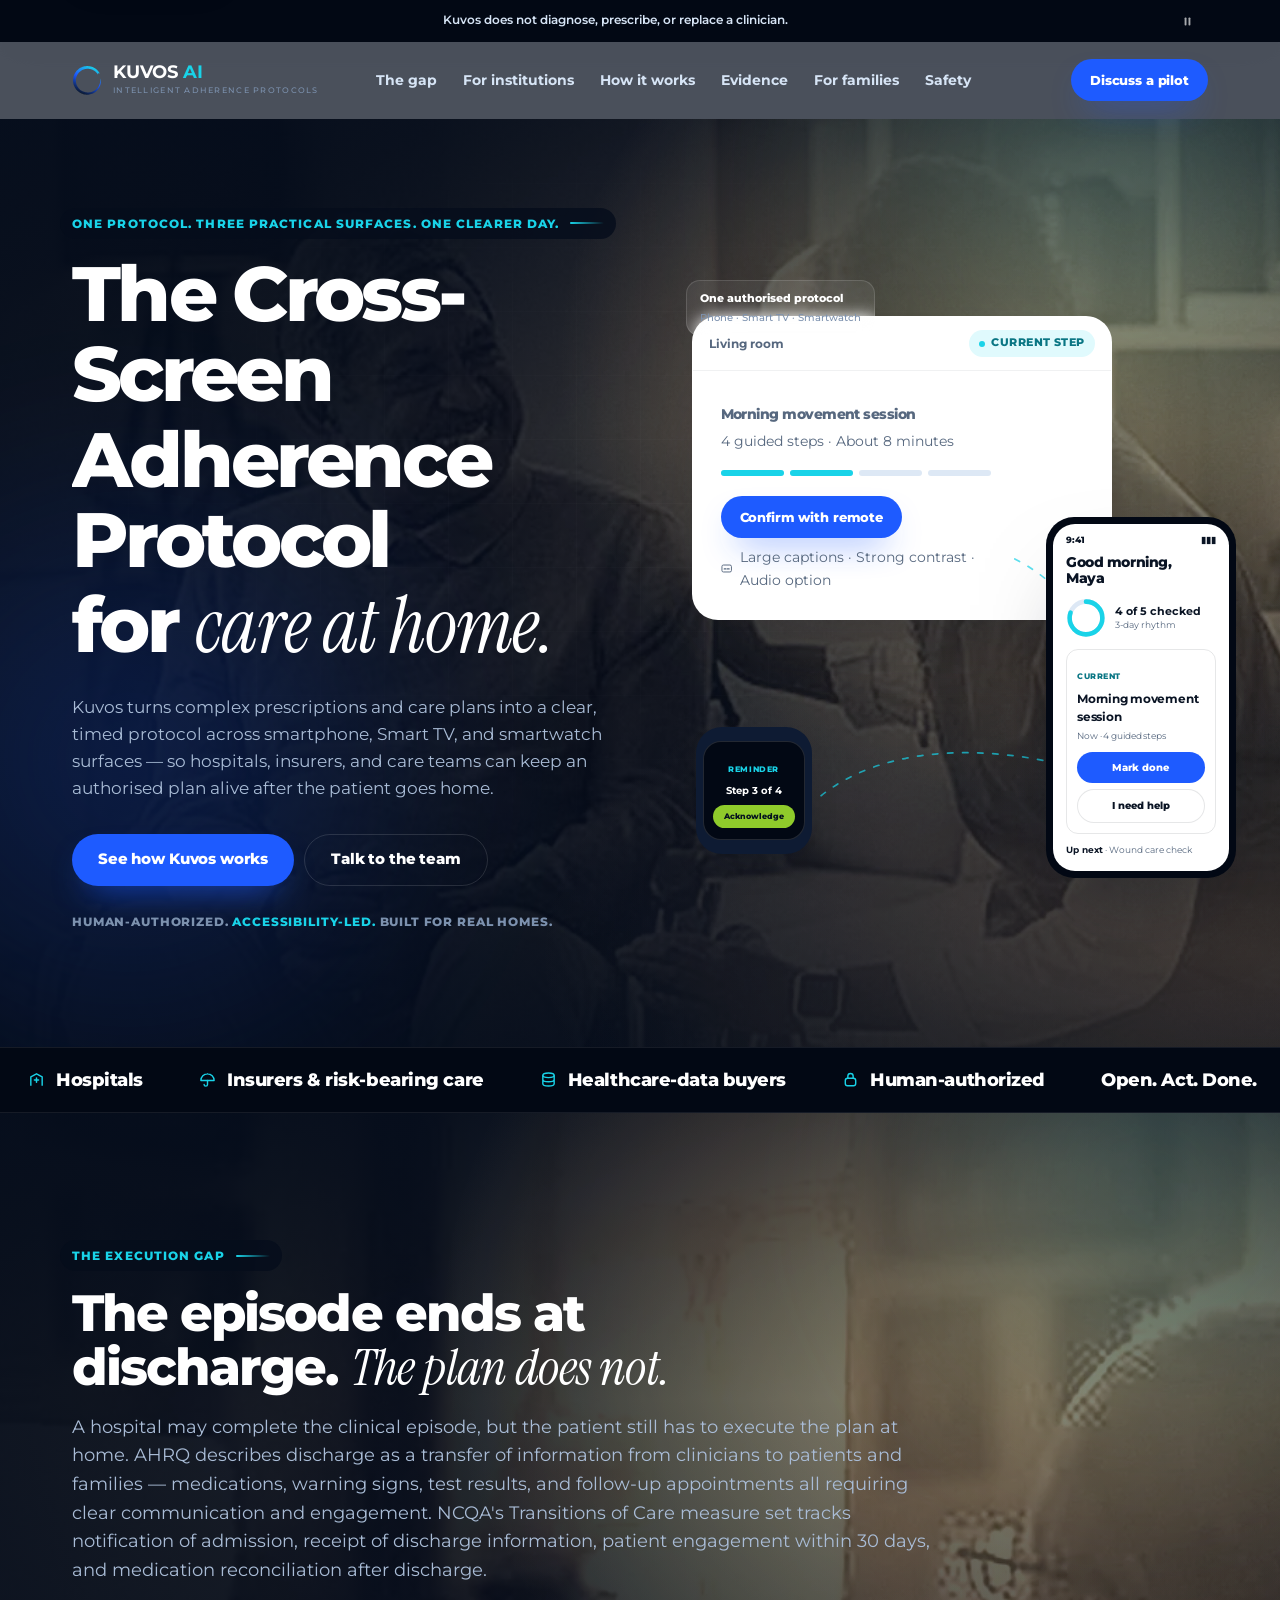
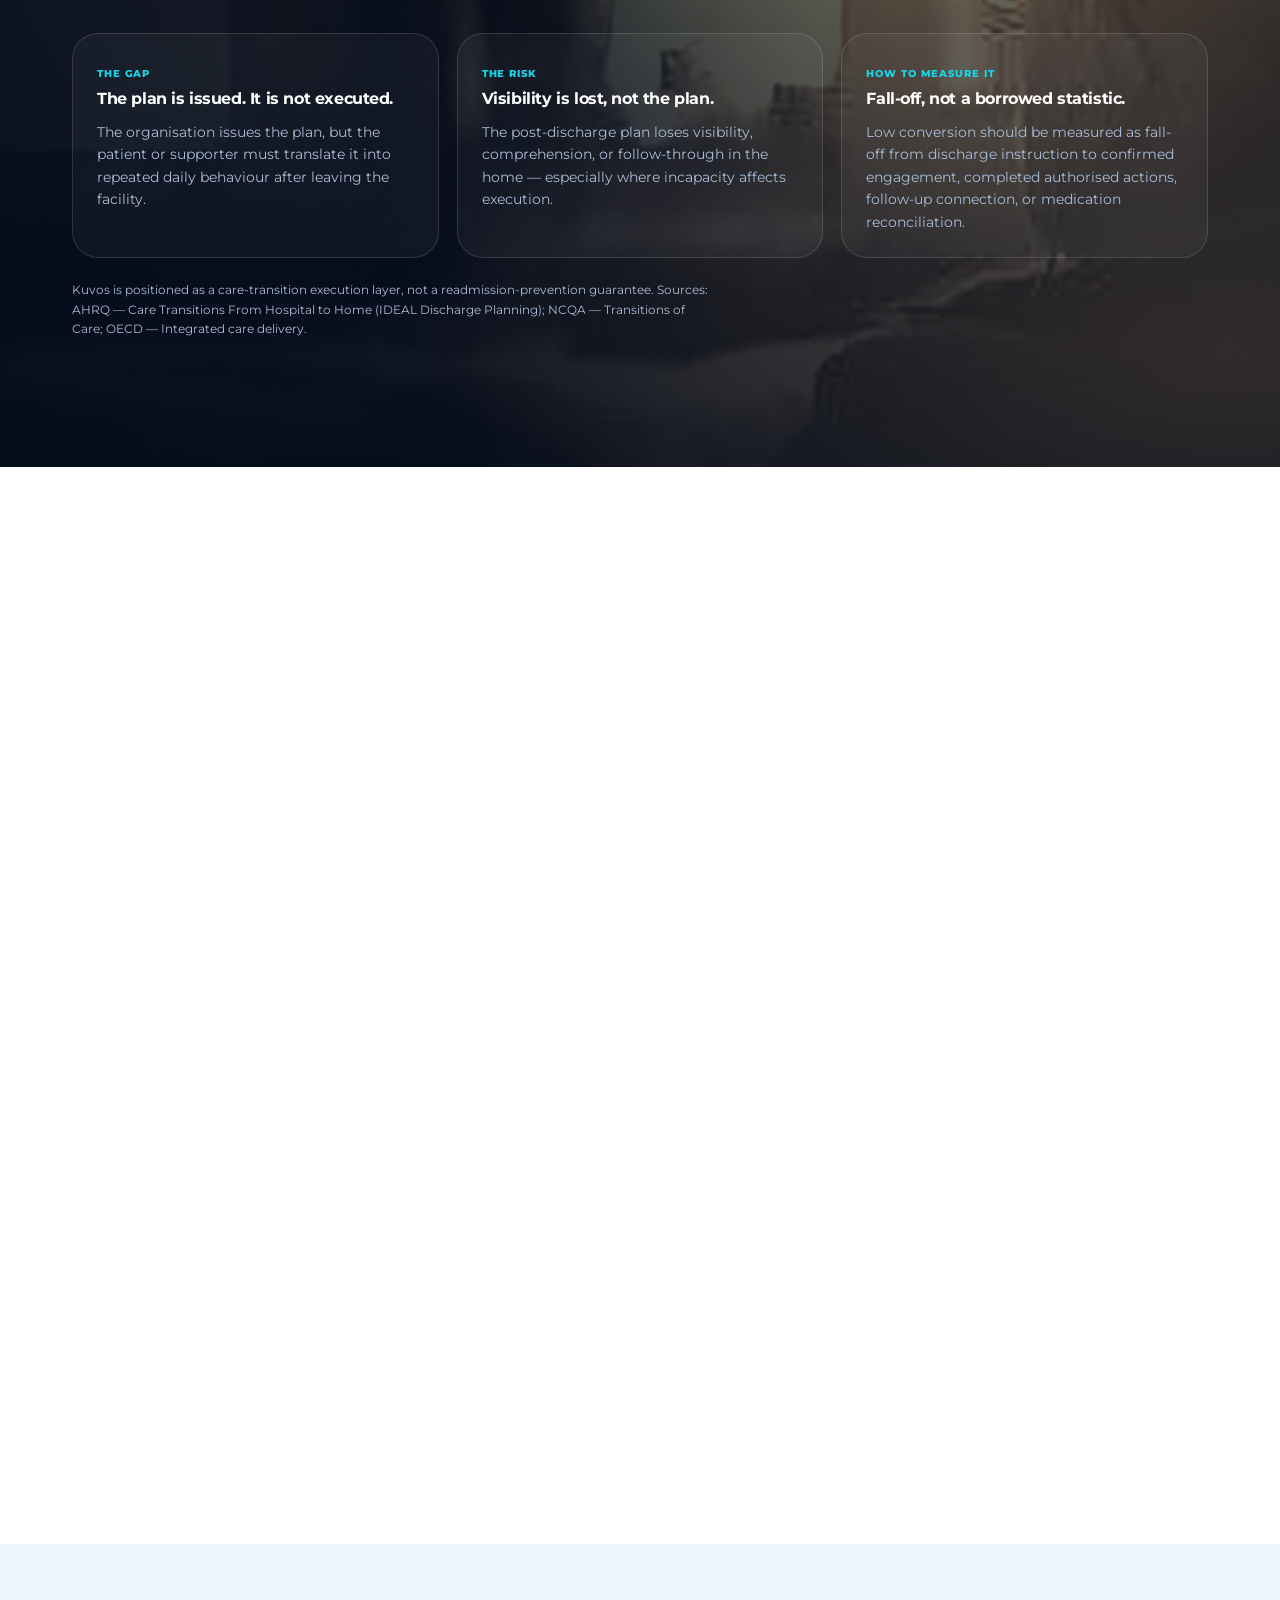
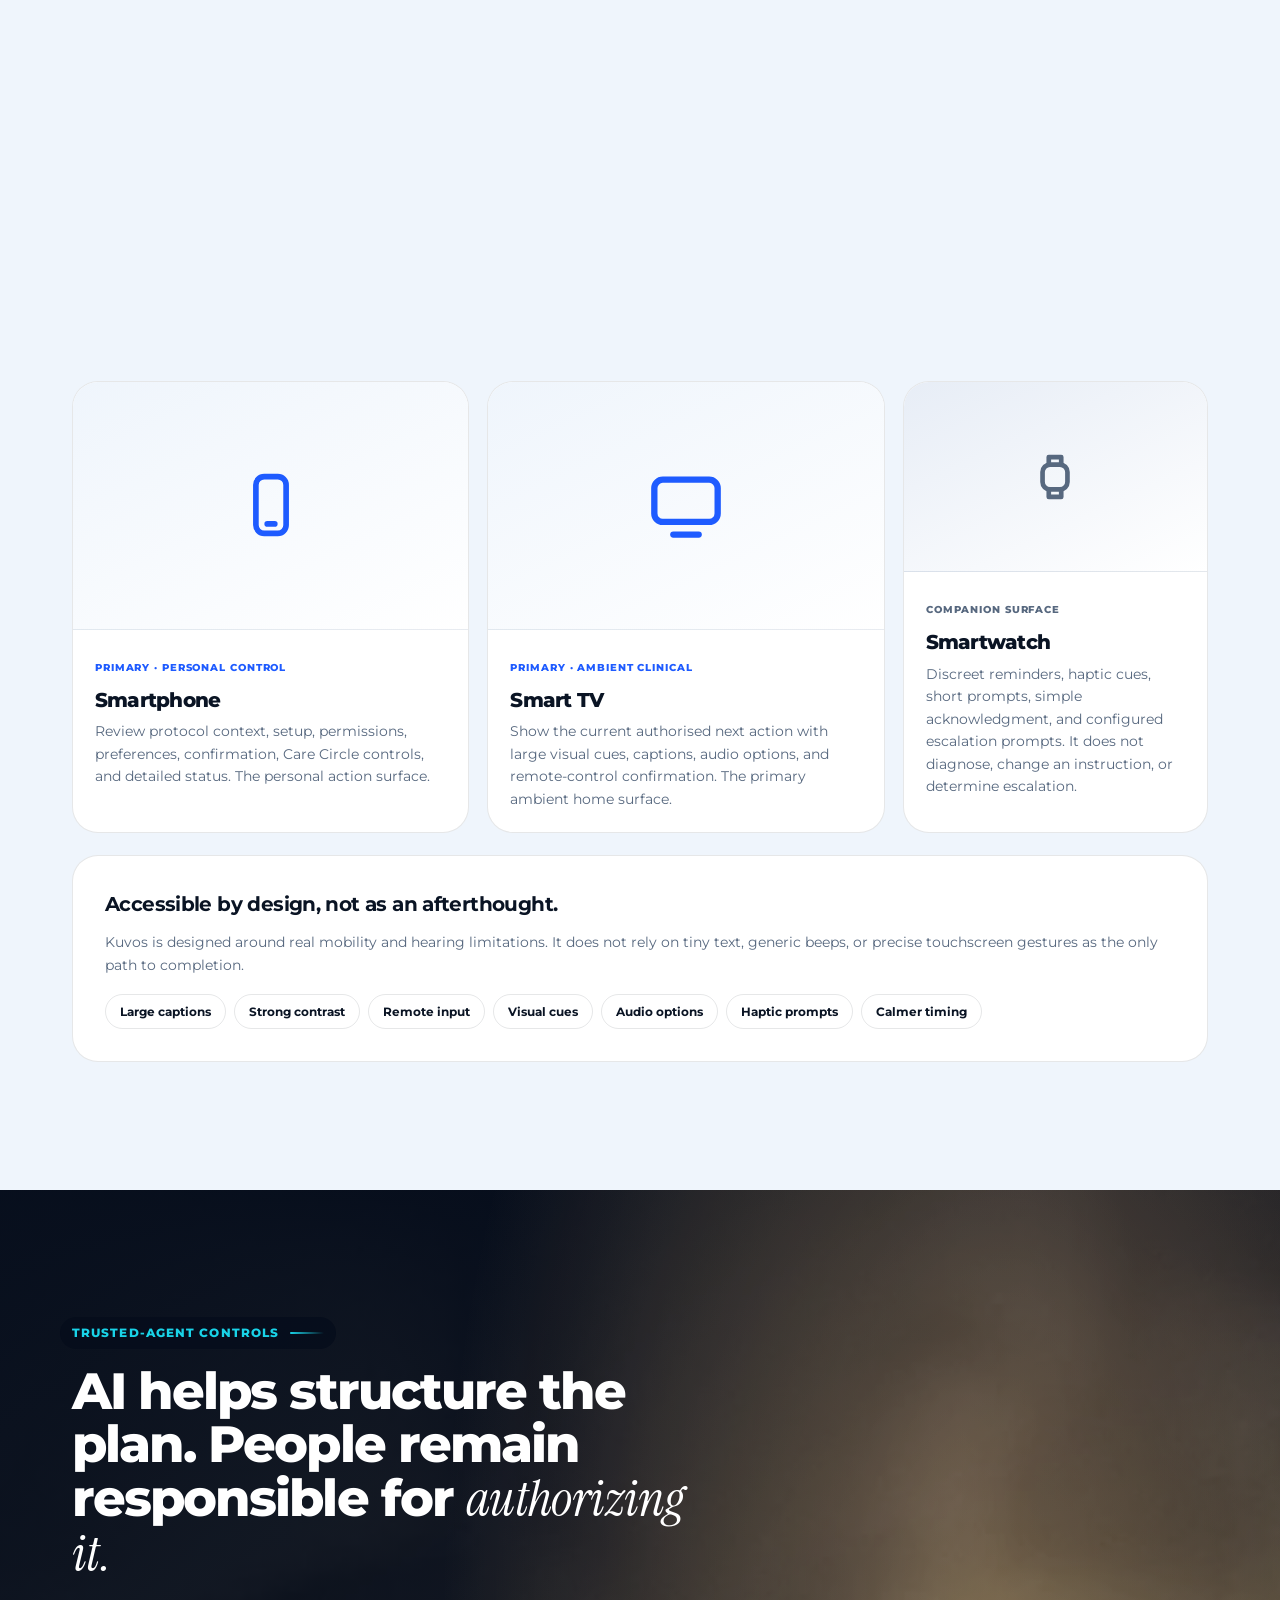
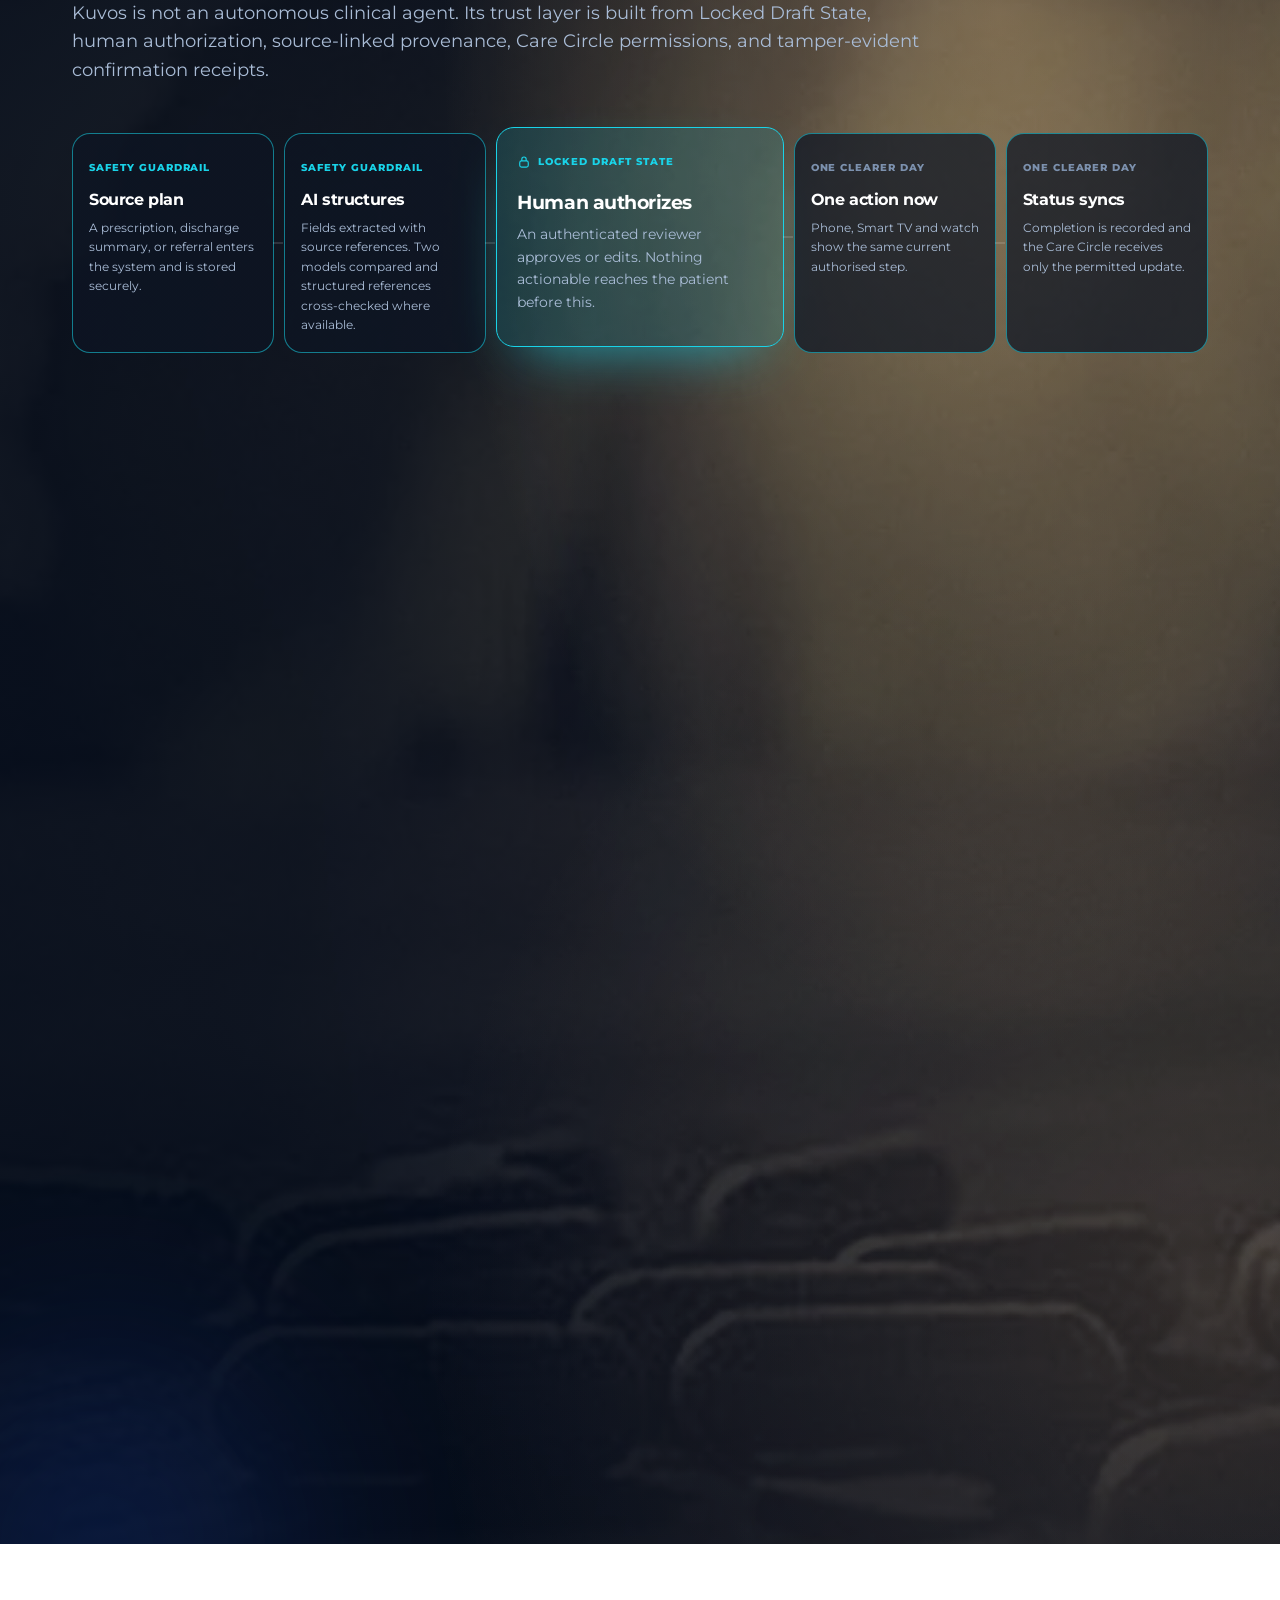
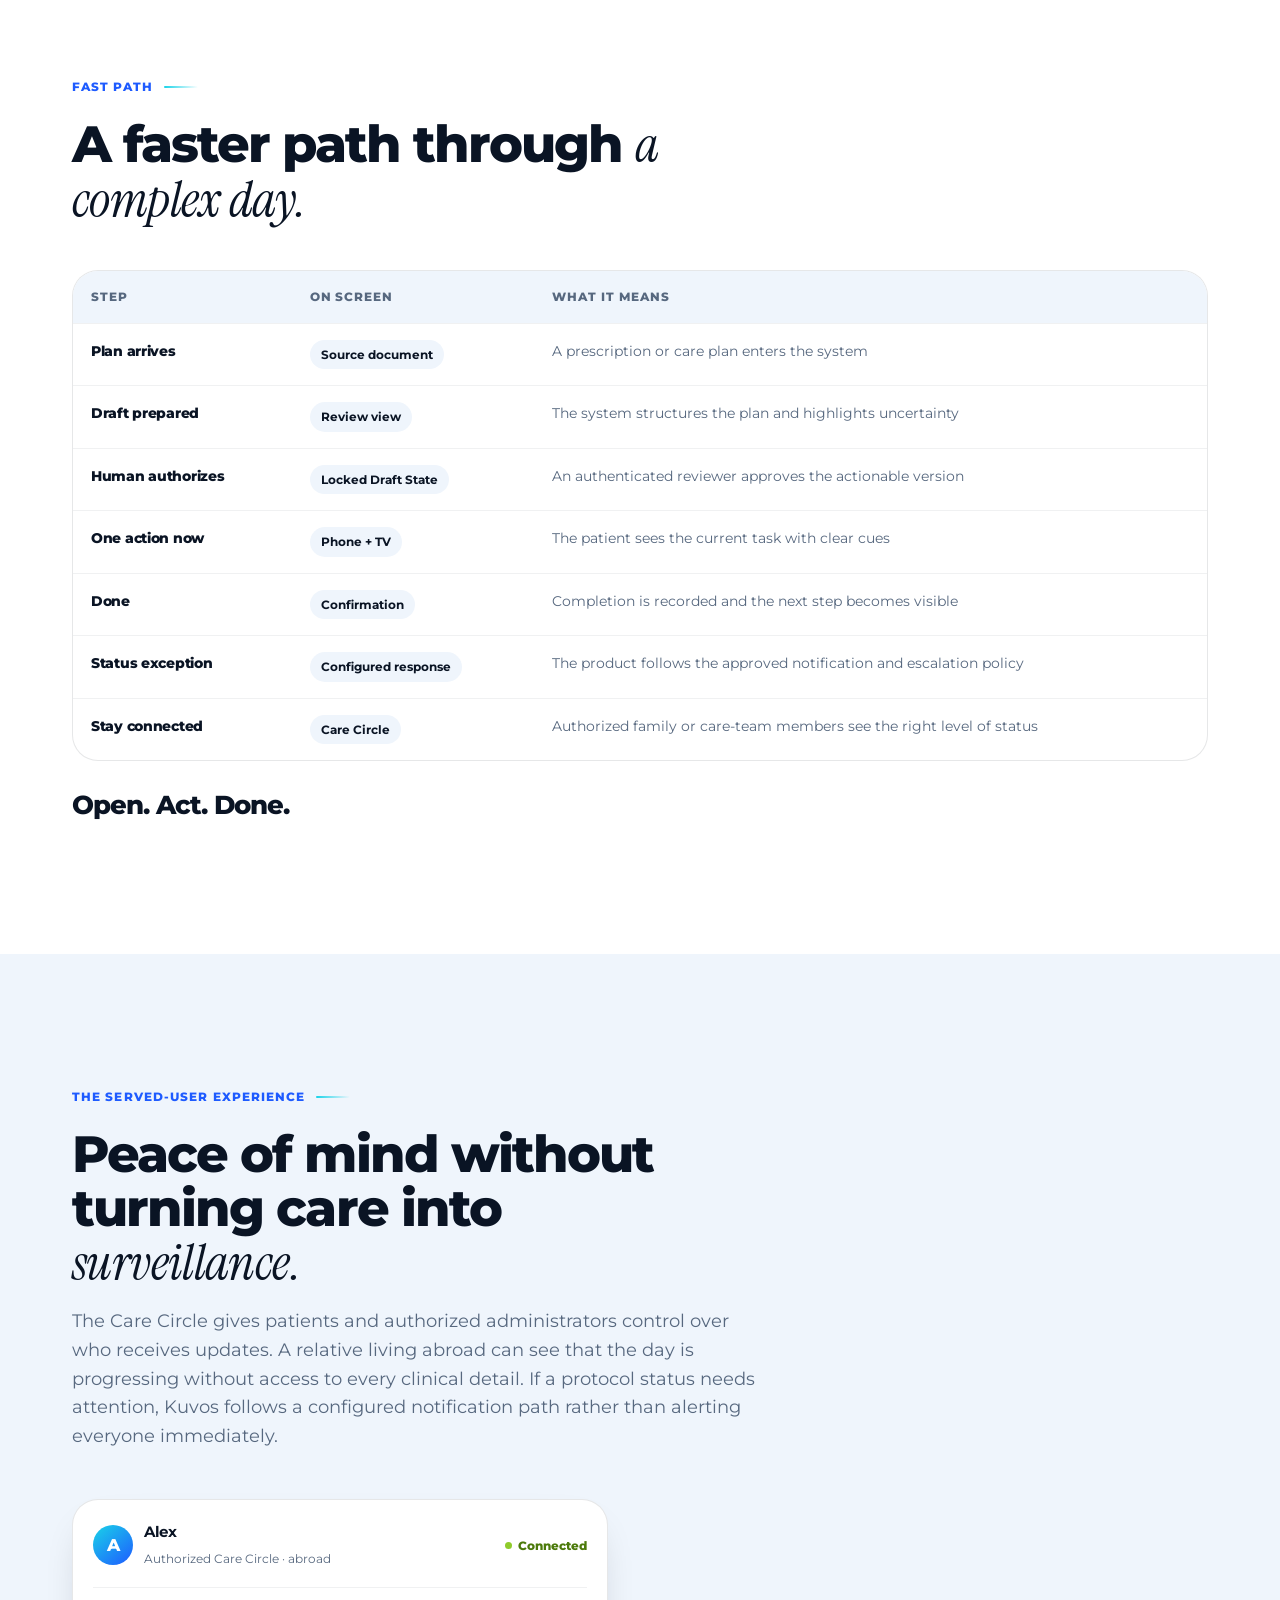
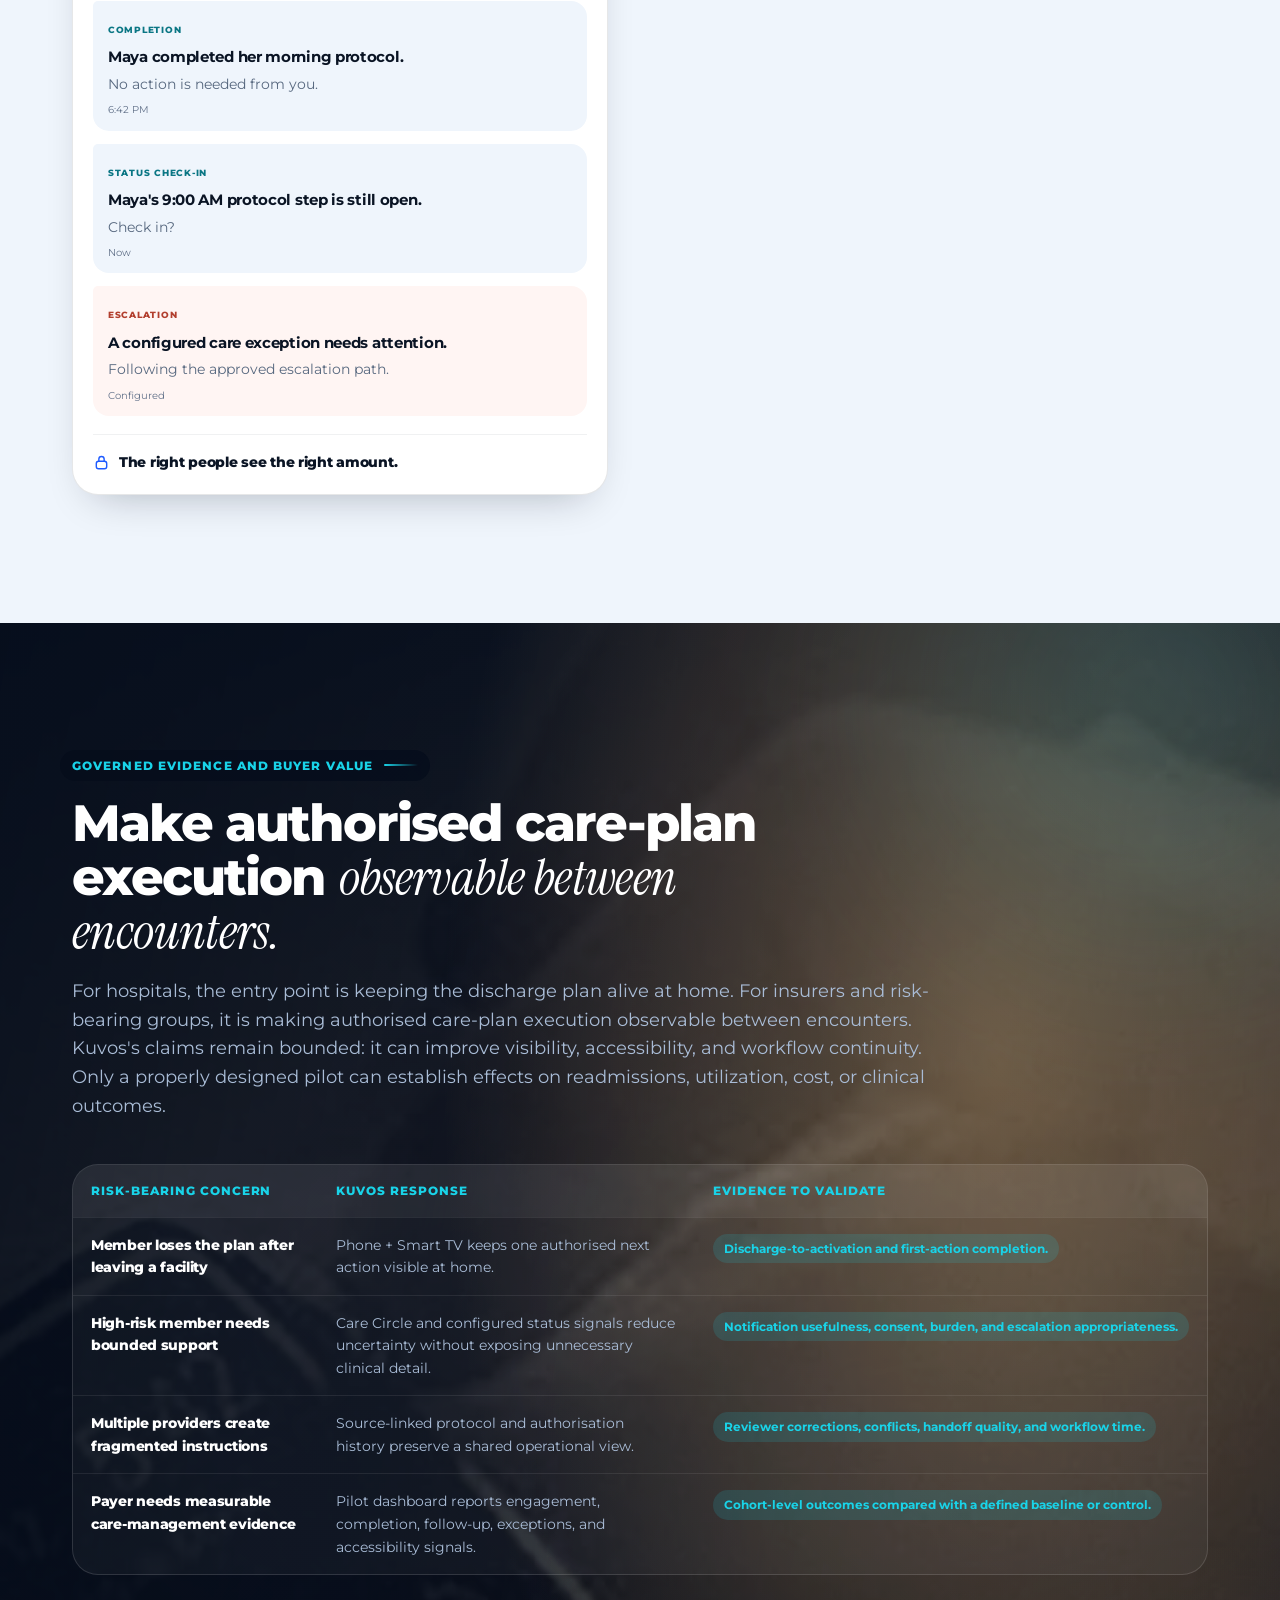
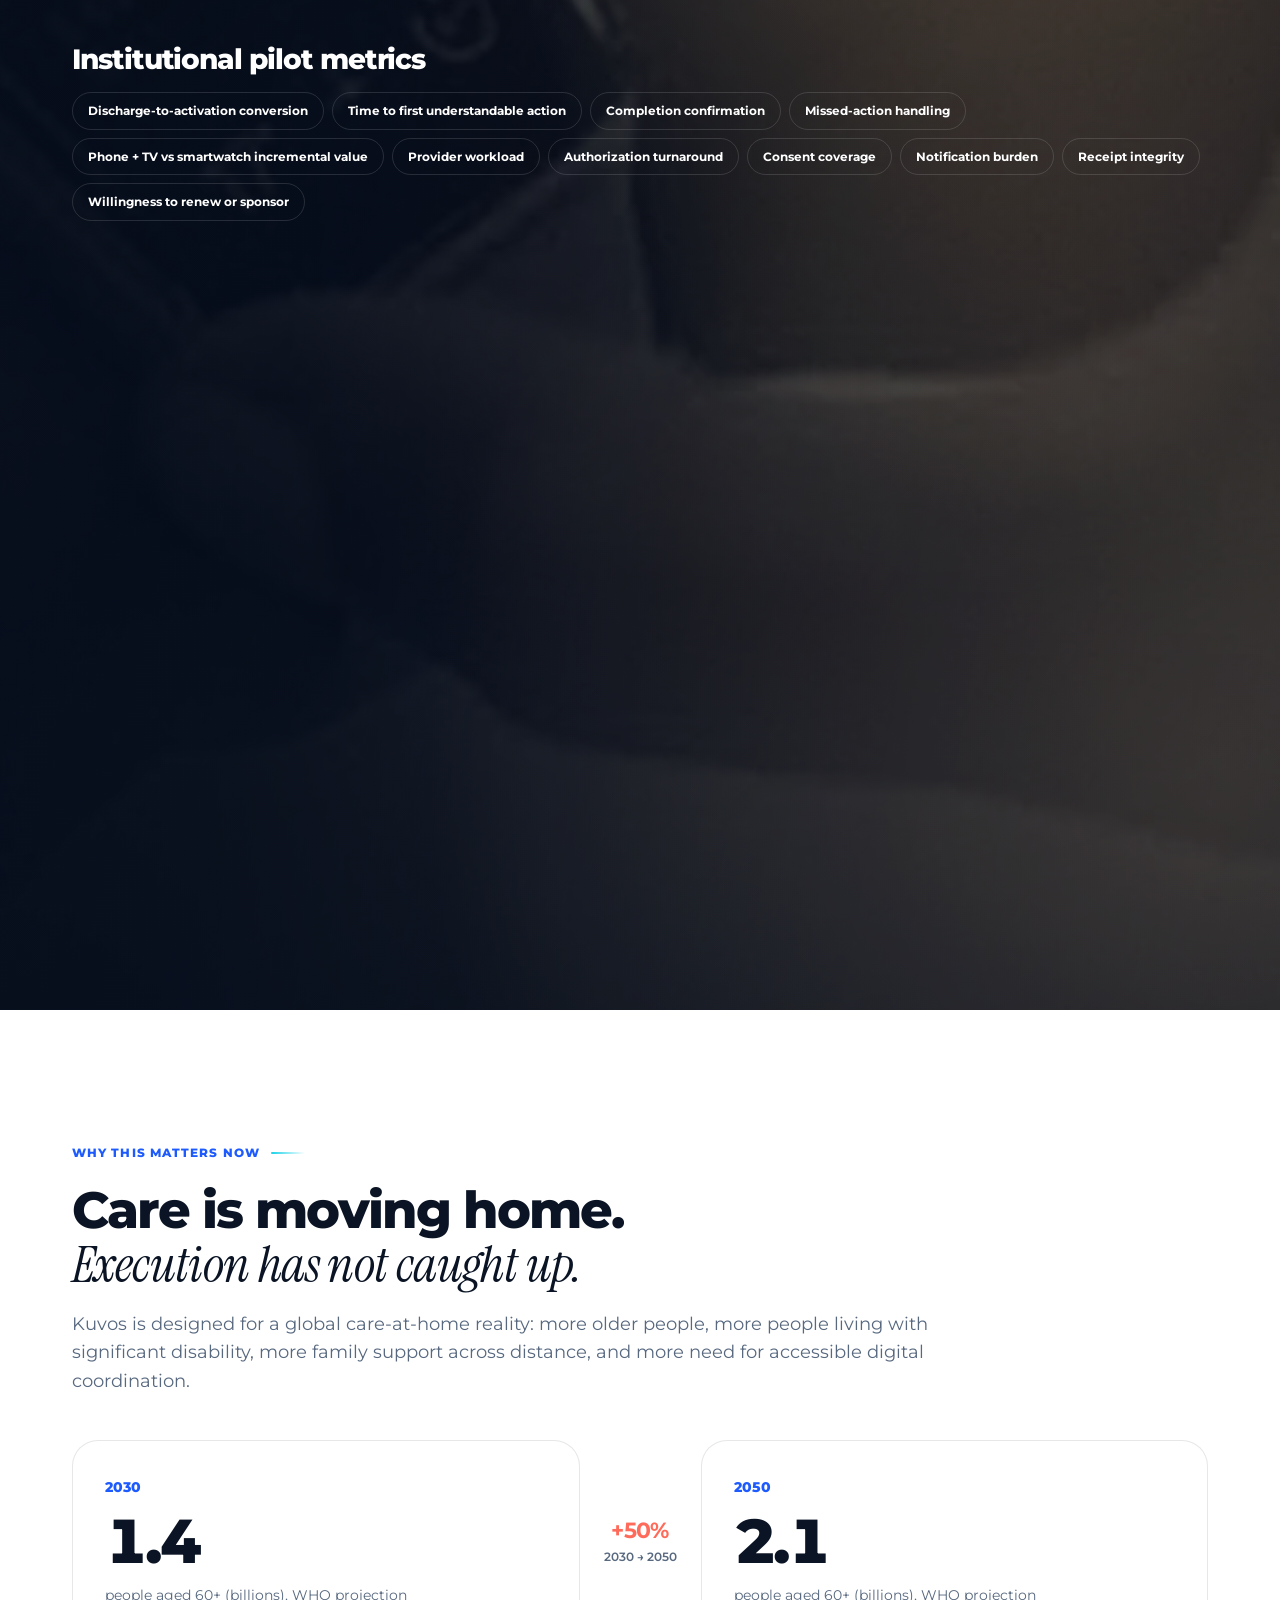
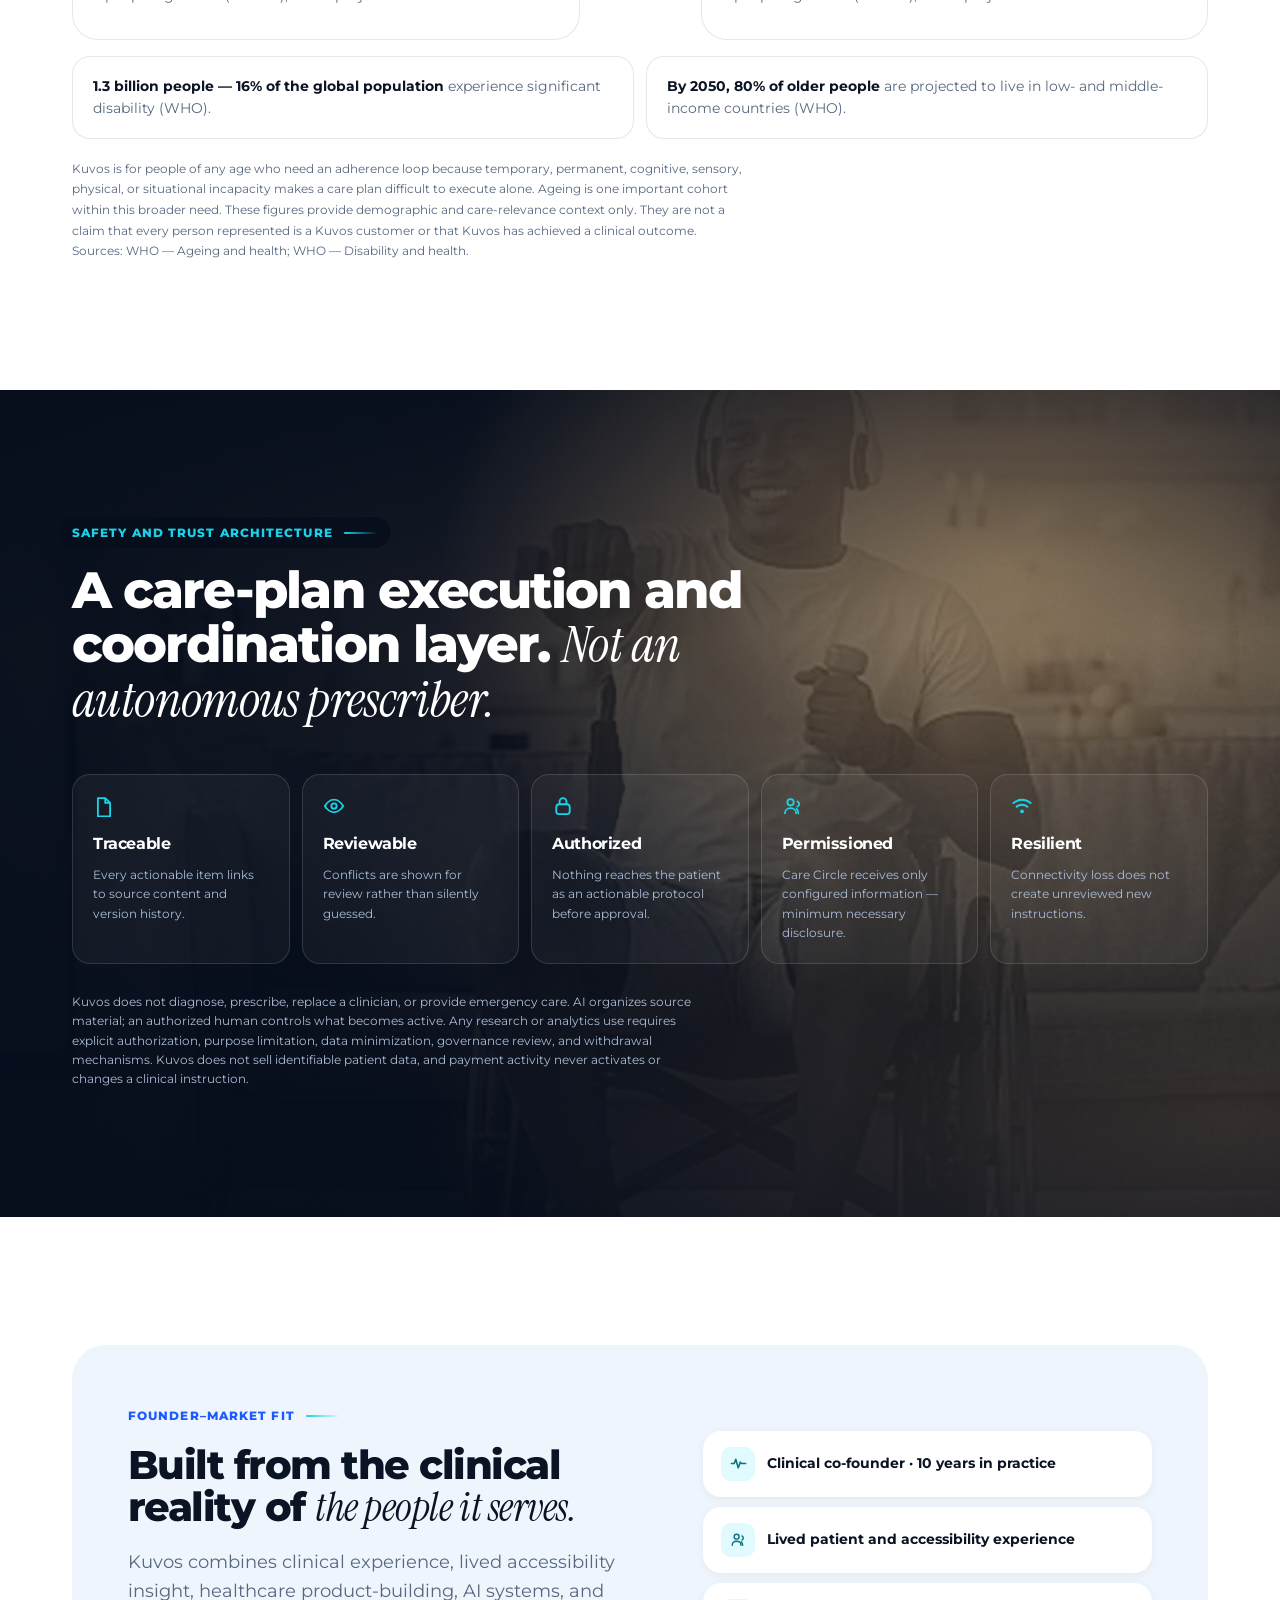
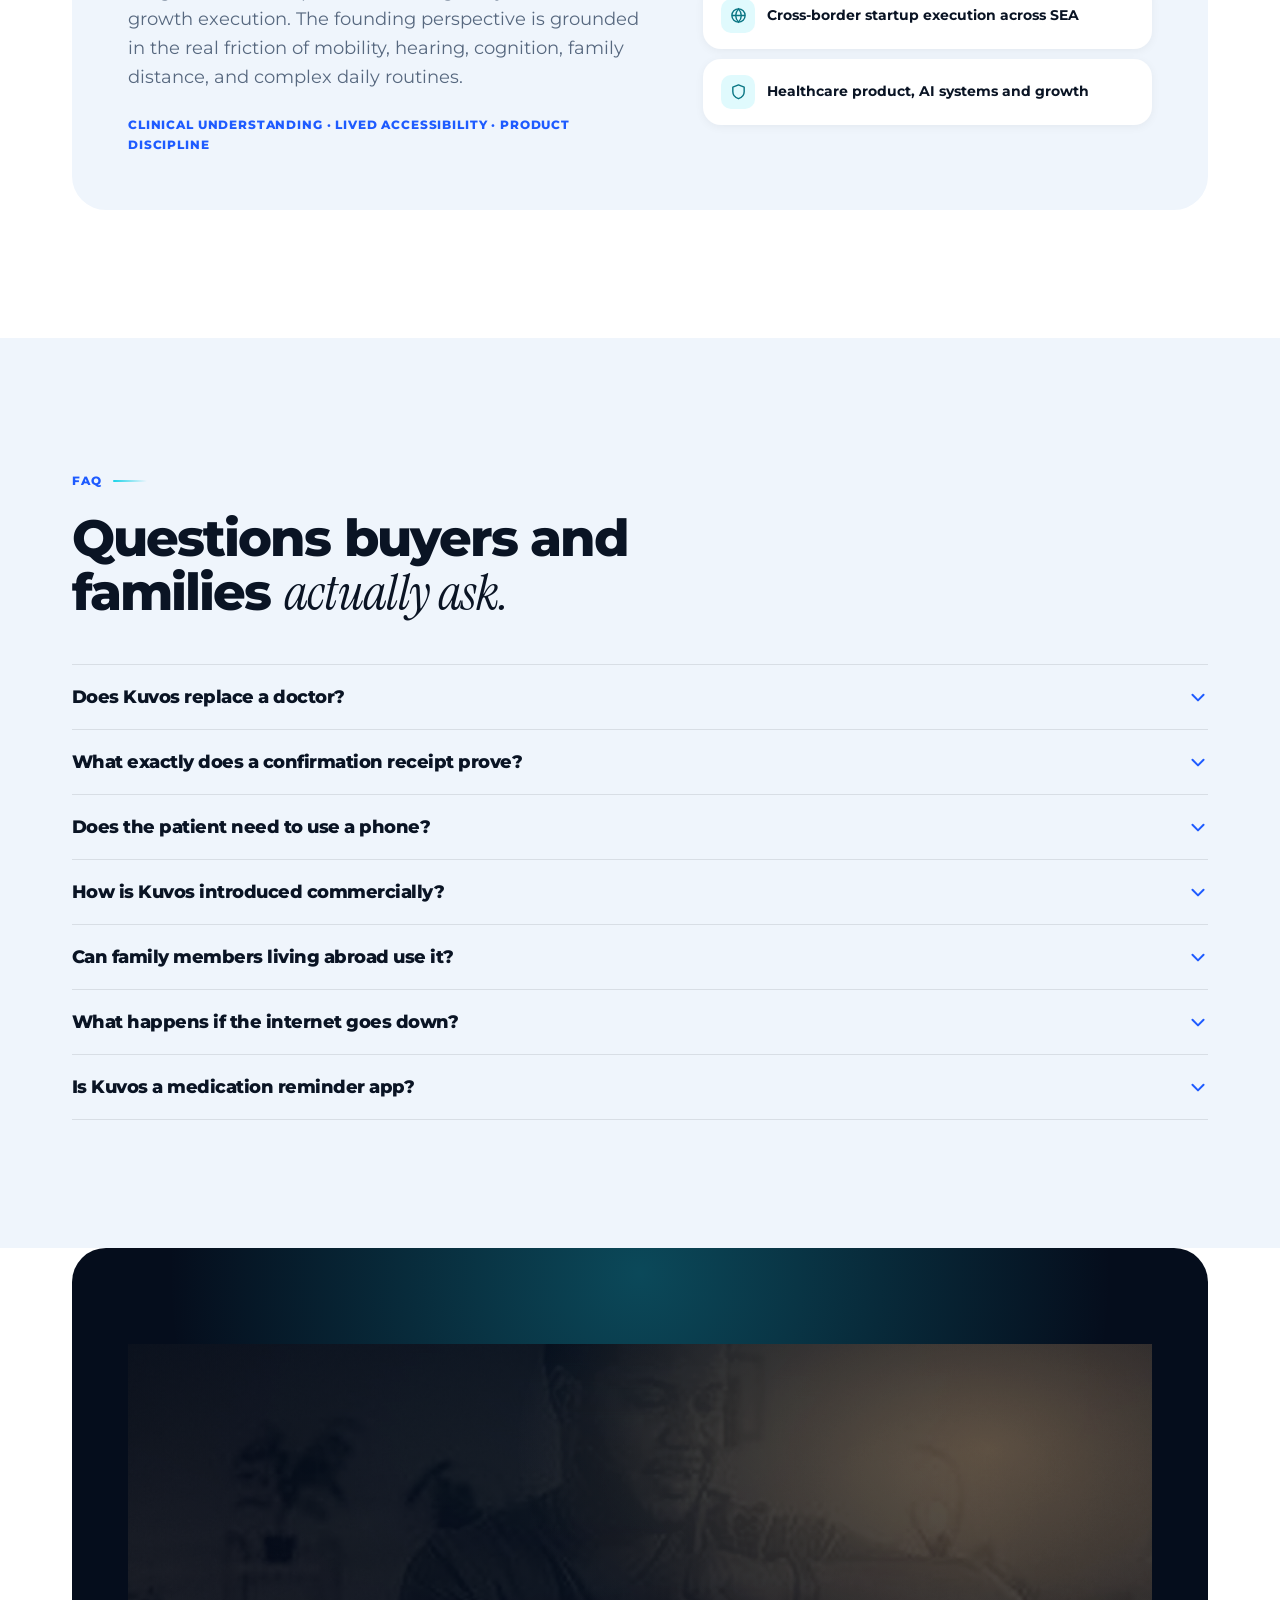
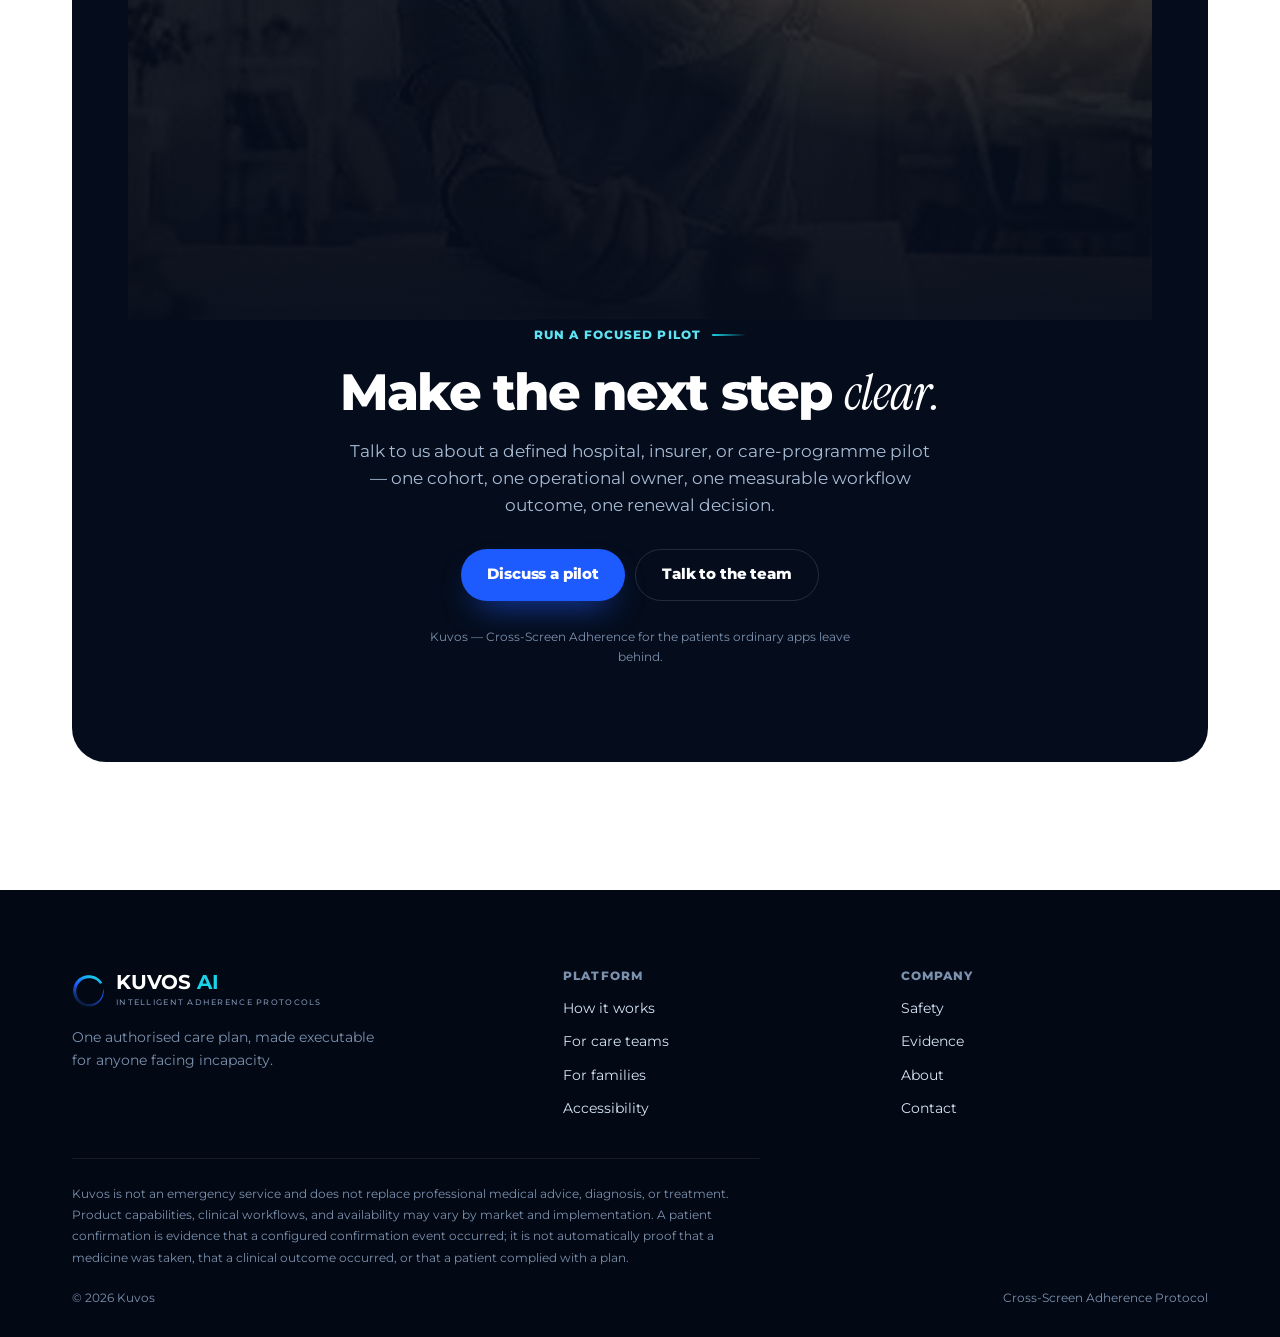
==== commit a0fa8969: "version 1 with bg and all" ====
--- a/index.html
+++ b/index.html
@@ -127,6 +127,9 @@
     <!-- Brand loop — see assets/video/README.md:
          <video autoplay muted loop playsinline poster="assets/video/hero-poster.jpg">
            <source src="assets/video/kuvos-loop.mp4" type="video/mp4"></video> -->
+    <picture><source srcset="assets/img/bg/hero.webp" type="image/webp">
+      <img src="assets/img/bg/hero.jpg" alt="" width="1280" height="720"
+           fetchpriority="high" decoding="async"></picture>
     <span class="glow gh1"></span><span class="glow gh2"></span>
   </div>
   <div class="shell hero-grid">
@@ -214,6 +217,7 @@
 
 <!-- ══ 1. institutional continuity gap ══ -->
 <section class="sect dark" id="gap">
+  <div class="sect-bg" aria-hidden="true"><picture><source srcset="assets/img/bg/gap.webp" type="image/webp"><img src="assets/img/bg/gap.jpg" alt="" width="1280" height="720" loading="lazy" decoding="async"></picture></div>
   <span class="glow g1" aria-hidden="true"></span>
   <div class="shell">
     <div class="head rv">
@@ -290,6 +294,7 @@
 
 <!-- ══ 4. trusted-agent controls ══ -->
 <section class="sect dark" id="controls">
+  <div class="sect-bg" aria-hidden="true"><picture><source srcset="assets/img/bg/controls.webp" type="image/webp"><img src="assets/img/bg/controls.jpg" alt="" width="1280" height="720" loading="lazy" decoding="async"></picture></div>
   <span class="glow g2" aria-hidden="true"></span>
   <div class="shell">
     <div class="head rv">
@@ -436,6 +441,7 @@
 
 <!-- ══ 7. governed evidence and buyer value ══ -->
 <section class="sect dark" id="evidence">
+  <div class="sect-bg" aria-hidden="true"><picture><source srcset="assets/img/bg/evidence.webp" type="image/webp"><img src="assets/img/bg/evidence.jpg" alt="" width="1280" height="720" loading="lazy" decoding="async"></picture></div>
   <span class="glow g1" aria-hidden="true"></span>
   <div class="shell">
     <div class="head rv">
@@ -483,6 +489,7 @@
 
 <!-- ══ 9. safety ══ -->
 <section class="sect dark" id="safety">
+  <div class="sect-bg" aria-hidden="true"><picture><source srcset="assets/img/bg/safety.webp" type="image/webp"><img src="assets/img/bg/safety.jpg" alt="" width="1280" height="720" loading="lazy" decoding="async"></picture></div>
   <div class="shell">
     <div class="head rv">
       <span class="eyebrow">Safety and trust architecture</span>
@@ -531,6 +538,7 @@
 <section class="sect" id="pilot">
   <div class="shell">
     <div class="final rv">
+      <div class="sect-bg" aria-hidden="true"><picture><source srcset="assets/img/bg/pilot.webp" type="image/webp"><img src="assets/img/bg/pilot.jpg" alt="" width="1280" height="720" loading="lazy" decoding="async"></picture></div>
       <span class="eyebrow">Run a focused pilot</span>
       <h2>Make the next step <em>clear.</em></h2>
       <p>Talk to us about a defined hospital, insurer, or care-programme pilot — one cohort, one operational owner, one measurable workflow outcome, one renewal decision.</p>
--- a/assets/css/styles.css
+++ b/assets/css/styles.css
@@ -26,6 +26,7 @@
   --track:#DDE8F5;         /* inactive progress track inside product UI */
   --teal-d:#0A7684;        /* aqua text that must hold AA on white, cloud and aqua-soft */
   --aqua-lt:#5FE3F2;       /* aqua eyebrow on the navy CTA card */
+  --gold:255,196,118;      /* retro warm light over section photography, rgb triplet */
   --lime-d:#4C7A0B;        /* lime text that must hold AA on light */
   --on-lime:#05121F;       /* type on a lime fill */
   --coral-bg:#FFF5F3;      /* attention row ground */
@@ -87,6 +88,12 @@
 .lede{color:var(--muted);max-width:58ch;font-size:clamp(.98rem,1.9vw,1.12rem)}
 .eyebrow{display:inline-flex;align-items:center;gap:11px;font-size:var(--t-xs);font-weight:800;
   letter-spacing:.09em;text-transform:uppercase;color:var(--signal)}
+/* On navy the eyebrow is aqua and the ambient glow behind it is also aqua, which
+   measured ~1:1. A tight dark plate restores contrast without dimming the glow. */
+.dark .eyebrow,.final .eyebrow,.hero .eyebrow{position:relative;isolation:isolate}
+.dark .eyebrow::before,.final .eyebrow::before,.hero .eyebrow::before{content:"";
+  position:absolute;inset:-6px -12px;z-index:-1;border-radius:100px;
+  background:rgba(5,13,28,.82)}
 .eyebrow::after{content:"";width:34px;height:2px;border-radius:2px;
   background:linear-gradient(90deg,var(--aqua),transparent)}
 .lede.wide{max-width:72ch}
@@ -98,7 +105,7 @@
 .dark{background:var(--navy);color:var(--on-dark);position:relative;overflow:hidden}
 .dark h2,.dark h3,.dark h4{color:var(--white)}
 .dark .lede,.dark p{color:var(--on-dark)}
-.dark .eyebrow{color:var(--aqua)}
+.dark .eyebrow,.hero .eyebrow{color:var(--aqua)}
 .dark>.shell{position:relative}
 .glow{position:absolute;border-radius:50%;pointer-events:none;filter:blur(70px);opacity:.5}
 .g1{width:60vw;height:60vw;right:-20vw;top:-24vw;background:radial-gradient(circle,rgba(25,211,232,.30),transparent 66%)}
@@ -352,9 +359,11 @@
 .flow{margin-top:clamp(32px,5vw,52px);display:grid;gap:14px}
 @media(min-width:960px){.flow{grid-template-columns:1fr 1fr 1.42fr 1fr 1fr;gap:10px}}
 .node{position:relative;border:1px solid var(--line-d);border-radius:var(--r-m);padding:18px 16px;
-  background:rgba(255,255,255,.04);opacity:.32;
+  background:linear-gradient(rgba(5,13,28,.72),rgba(5,13,28,.72)),rgba(255,255,255,.04);
+  opacity:.32;
   transition:opacity .9s var(--e),transform .9s var(--e-out),border-color .9s var(--e),background .9s var(--e)}
-.node.lit{opacity:1;transform:translateY(-4px);border-color:rgba(25,211,232,.55);background:rgba(255,255,255,.075)}
+.node.lit{opacity:1;transform:translateY(-4px);border-color:rgba(25,211,232,.55);
+  background:linear-gradient(rgba(5,13,28,.70),rgba(5,13,28,.70)),rgba(255,255,255,.075)}
 /* Human authorization must visually dominate the AI steps (bible §3). */
 .node.auth{background:rgba(25,211,232,.10);border-color:rgba(25,211,232,.45);padding:22px 20px}
 .node.auth span{display:inline-flex;align-items:center;gap:7px;color:var(--aqua)}
@@ -606,6 +615,75 @@
 .drawer nav a svg{color:var(--aqua);flex:0 0 auto}
 .drawer .btn{margin-top:22px}
 
+/* ══════════════════════════════════════════════════════════════════
+   SECTION BACKGROUNDS — full-bleed photography behind the navy fields.
+   Warm-graded stills sit under a navy scrim so the brand field still reads
+   navy and type keeps its AA contrast. Only the dark sections carry one, so
+   the navy/light alternation in bible §5 is untouched.
+   ══════════════════════════════════════════════════════════════════ */
+.sect-bg{position:absolute;inset:0;z-index:0;overflow:hidden;pointer-events:none}
+.sect-bg img{width:100%;height:100%;object-fit:cover;opacity:.66;
+  transform:scale(1.06);transform-origin:center;
+  animation:bgdrift 34s ease-in-out infinite}
+/* the scrim is what keeps white type at AA over a photograph */
+/* Weighted left, where the copy sits, and light on the right so the photograph
+   is actually visible. Contrast is bought by the gradient under the type, not by
+   flattening the whole image. */
+.sect-bg::after{content:"";position:absolute;inset:0;z-index:1;
+  background:linear-gradient(100deg,rgba(5,13,28,.94) 0%,rgba(5,13,28,.86) 32%,
+                             rgba(5,13,28,.55) 62%,rgba(5,13,28,.38) 100%),
+             linear-gradient(180deg,rgba(5,13,28,.72),transparent 30%,rgba(5,13,28,.78))}
+/* Retro golden bloom, laid over the scrim on screen blend so it adds light rather
+   than tinting. Without this the navy scrim cancels the warm grade underneath. */
+.sect-bg::before{content:"";position:absolute;inset:0;z-index:2;mix-blend-mode:screen;
+  background:radial-gradient(64% 78% at 78% 22%,rgba(var(--gold),.34),transparent 68%),
+             radial-gradient(90% 60% at 96% 88%,rgba(var(--gold),.16),transparent 70%)}
+@keyframes bgdrift{0%,100%{transform:scale(1.06) translate3d(0,0,0)}
+  50%{transform:scale(1.13) translate3d(-1.2%,-1.4%,0)}}
+
+/* the hero photograph sits beneath the existing glow layer */
+.hero-bg img{width:100%;height:100%;object-fit:cover;opacity:.70;
+  transform:scale(1.06);animation:bgdrift 38s ease-in-out infinite}
+.hero-bg::after{content:"";position:absolute;inset:0;pointer-events:none;z-index:1;
+  background:linear-gradient(96deg,rgba(5,13,28,.95) 0%,rgba(5,13,28,.88) 30%,
+                             rgba(5,13,28,.52) 66%,rgba(5,13,28,.32) 100%),
+             linear-gradient(180deg,rgba(5,13,28,.62),transparent 34%,rgba(5,13,28,.82))}
+.hero-bg::before{content:"";position:absolute;inset:0;z-index:2;pointer-events:none;
+  mix-blend-mode:screen;
+  background:radial-gradient(58% 72% at 82% 26%,rgba(var(--gold),.38),transparent 66%),
+             radial-gradient(80% 56% at 98% 90%,rgba(var(--gold),.18),transparent 70%)}
+.hero .glow{z-index:3}
+
+/* the closing card carries one too */
+.final .sect-bg img{opacity:.54}
+/* the closing card is centre-aligned, so its scrim is radial rather than directional */
+.final .sect-bg::after{
+  background:radial-gradient(90% 76% at 50% 50%,rgba(5,13,28,.90),rgba(5,13,28,.66) 70%,rgba(5,13,28,.52)),
+             linear-gradient(180deg,rgba(5,13,28,.60),transparent 40%,rgba(5,13,28,.72))}
+.final .sect-bg::before{
+  background:radial-gradient(70% 80% at 84% 18%,rgba(var(--gold),.30),transparent 66%)}
+
+/* keep every section's own content above its photograph */
+.dark>.shell,.hero-grid,.final>*{position:relative;z-index:2}
+
+/* The directional scrim assumes a wide viewport, where copy sits on the dark left
+   and the photograph breathes on the right. Below 900px the copy spans the full
+   width and crosses the bright side, so the scrim goes even and heavier.
+   Measured: without this, body copy drops to 2.98-4.28:1 at 390px. */
+@media(max-width:900px){
+  .sect-bg img{opacity:.46}
+  .sect-bg::after{background:linear-gradient(180deg,rgba(5,13,28,.90),rgba(5,13,28,.84) 40%,rgba(5,13,28,.92))}
+  .sect-bg::before{background:radial-gradient(70% 50% at 78% 12%,rgba(var(--gold),.26),transparent 70%)}
+  .hero-bg img{opacity:.44}
+  .hero-bg::after{background:linear-gradient(180deg,rgba(5,13,28,.88),rgba(5,13,28,.86) 45%,rgba(5,13,28,.94))}
+  .hero-bg::before{background:radial-gradient(66% 44% at 82% 10%,rgba(var(--gold),.28),transparent 70%)}
+  .final .sect-bg img{opacity:.40}
+}
+
+@media(prefers-reduced-motion:reduce){
+  .sect-bg img,.hero-bg img{animation:none;transform:scale(1.04)}
+}
+
 /* ── 404 (reuses every token and component above) ── */
 .nf{position:relative;overflow:hidden;background:var(--navy);color:var(--on-dark);
   display:flex;align-items:center;min-height:calc(100dvh - 64px);
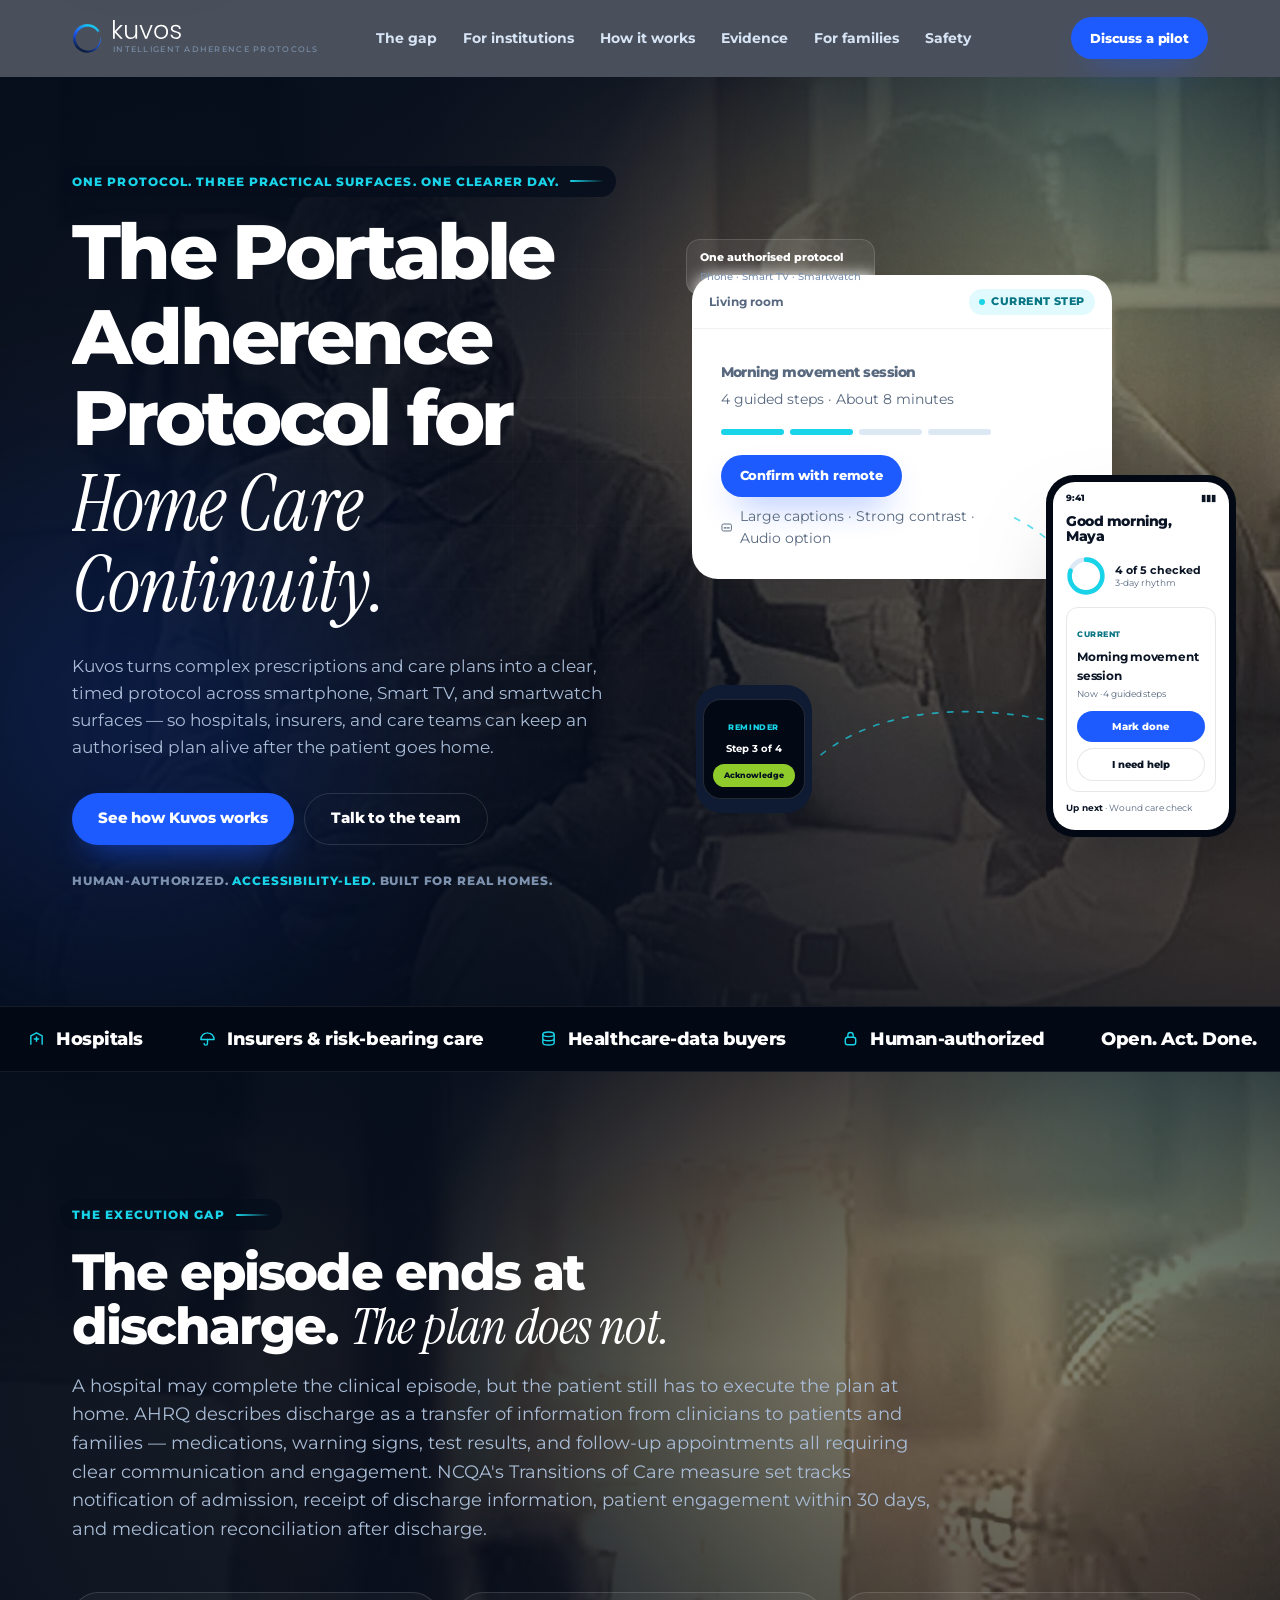
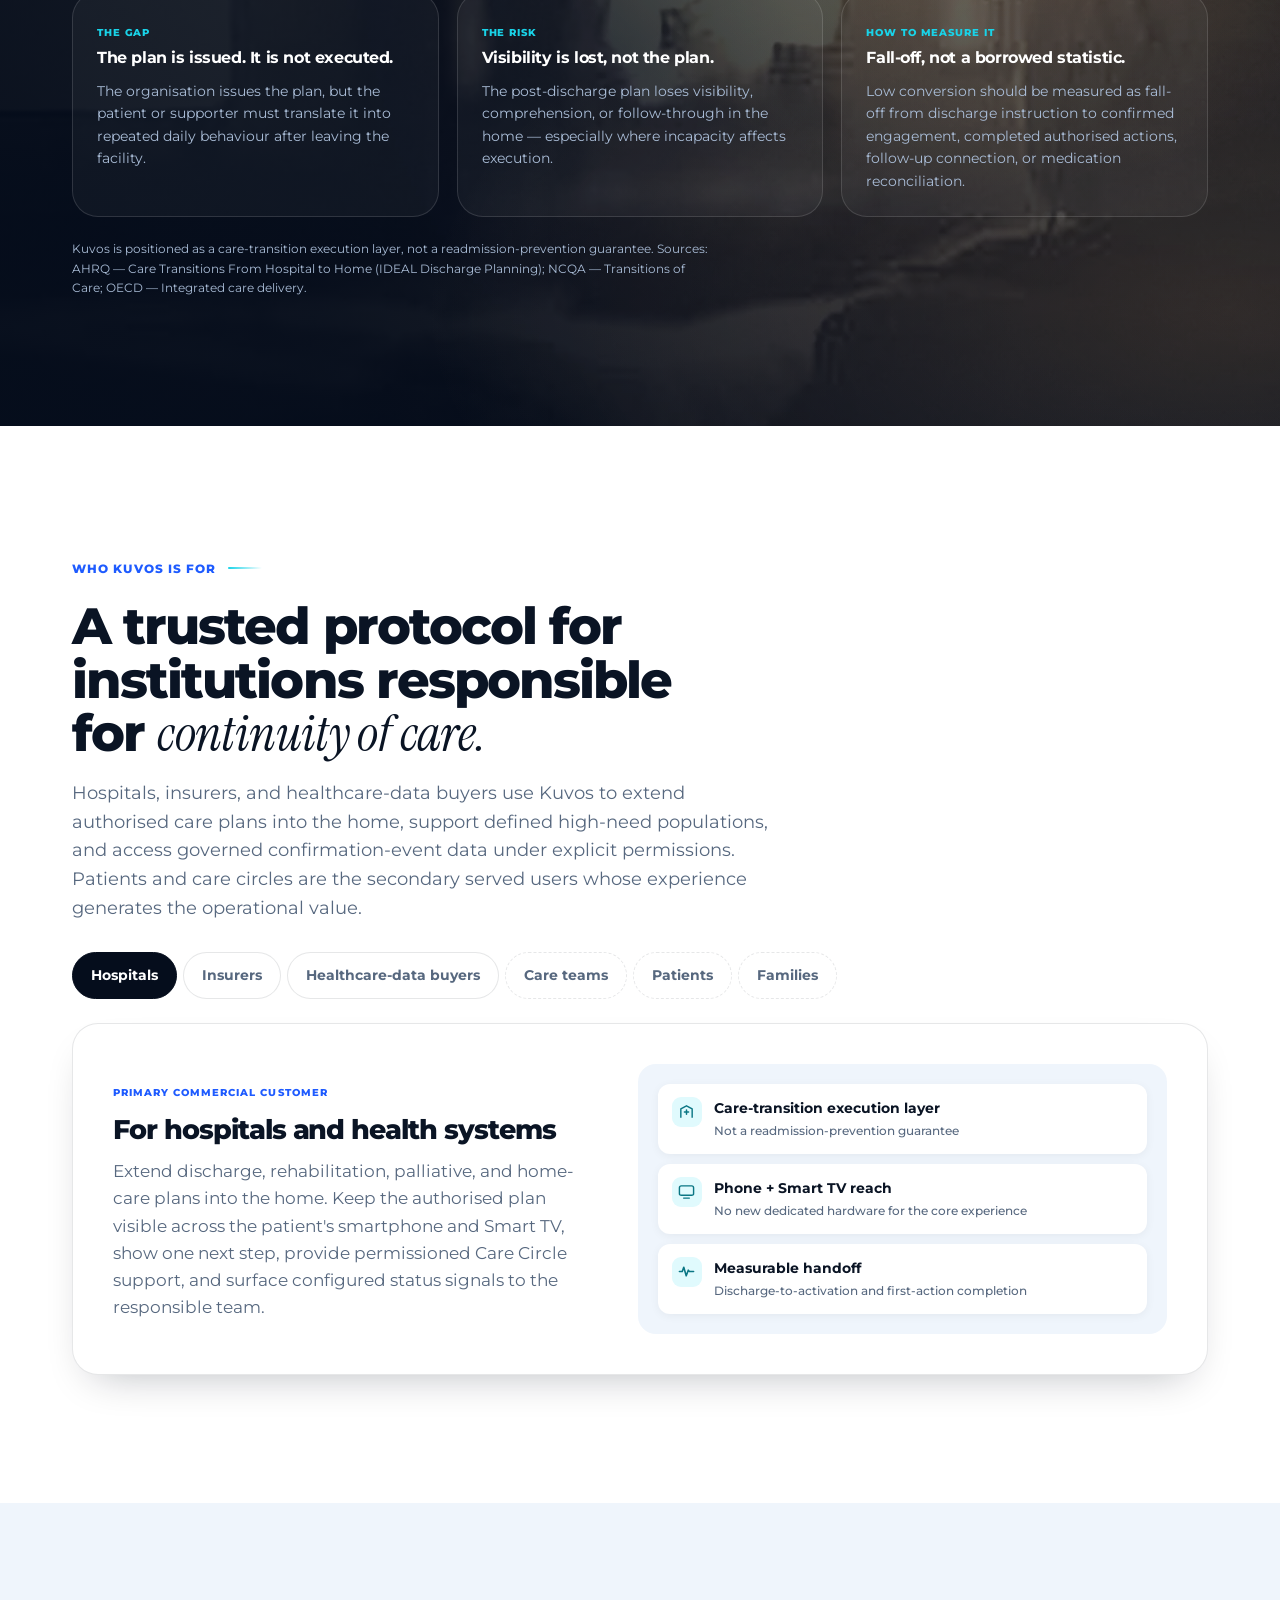
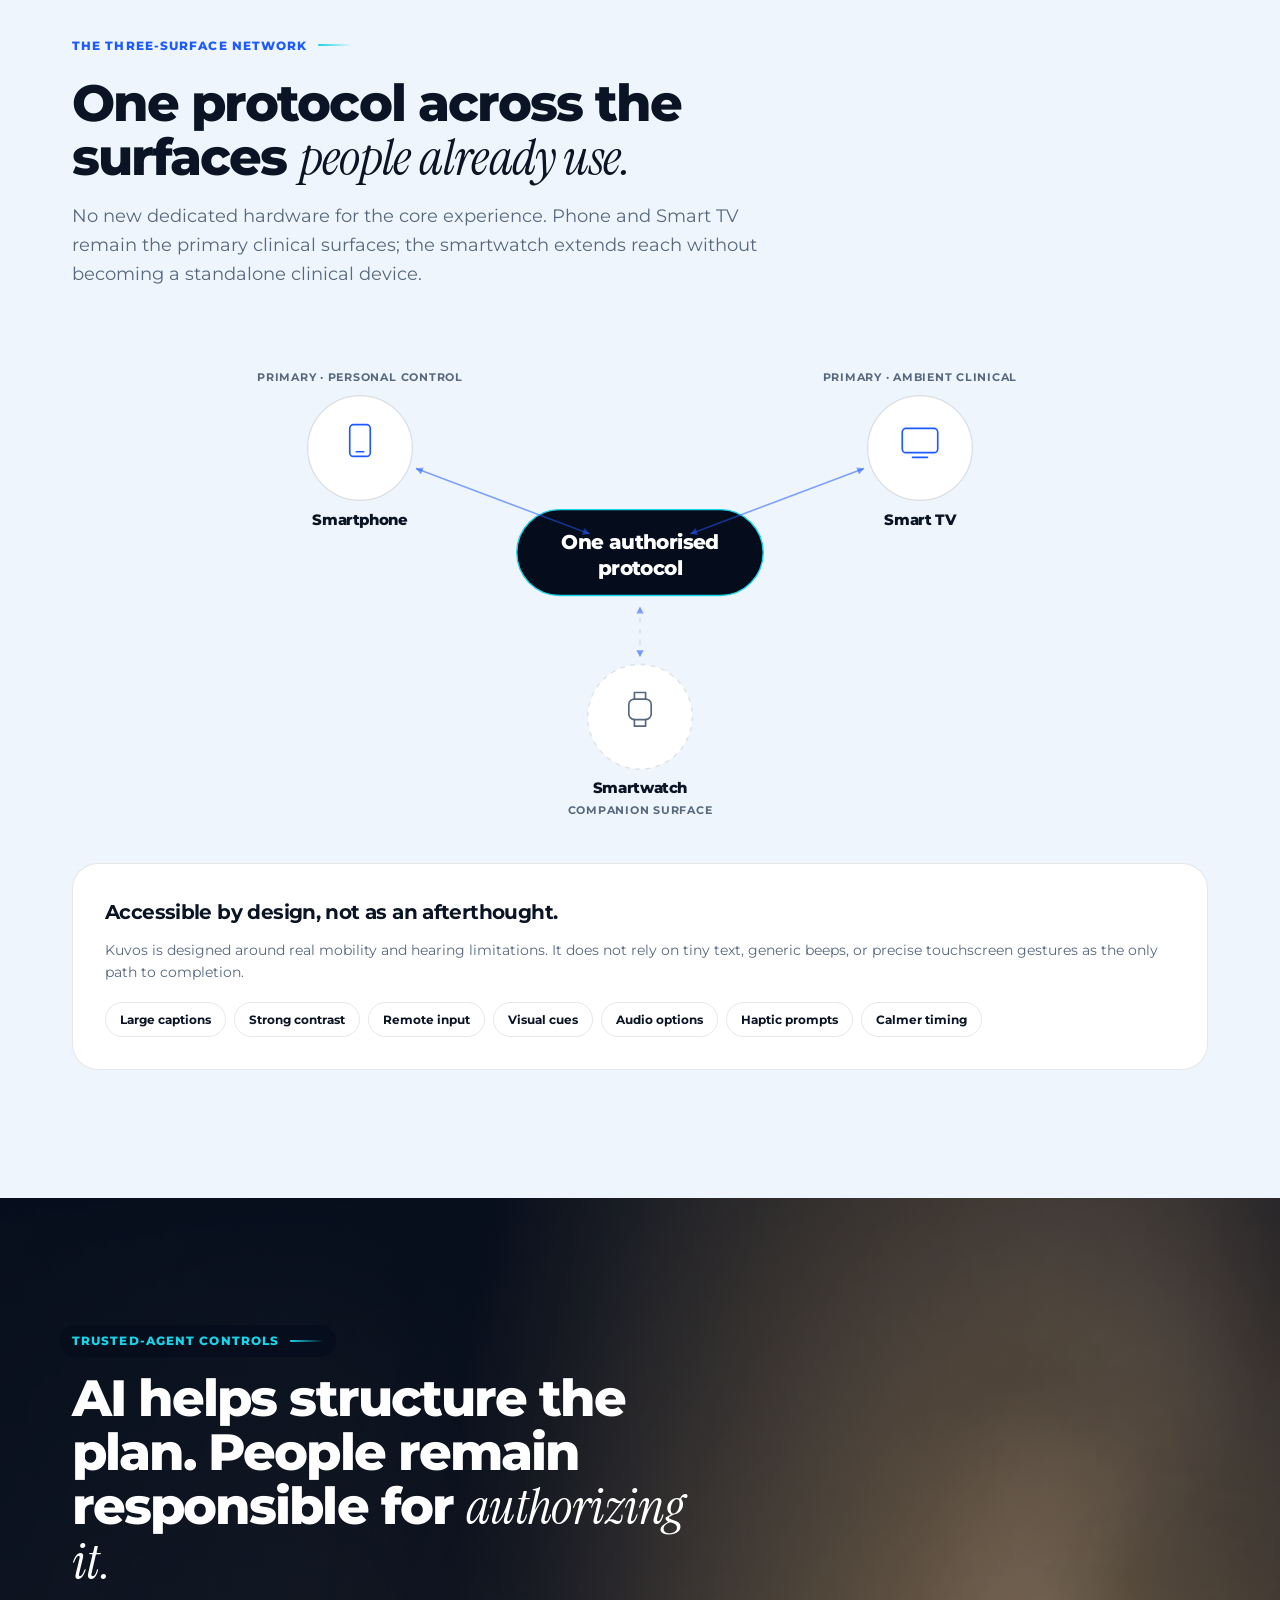
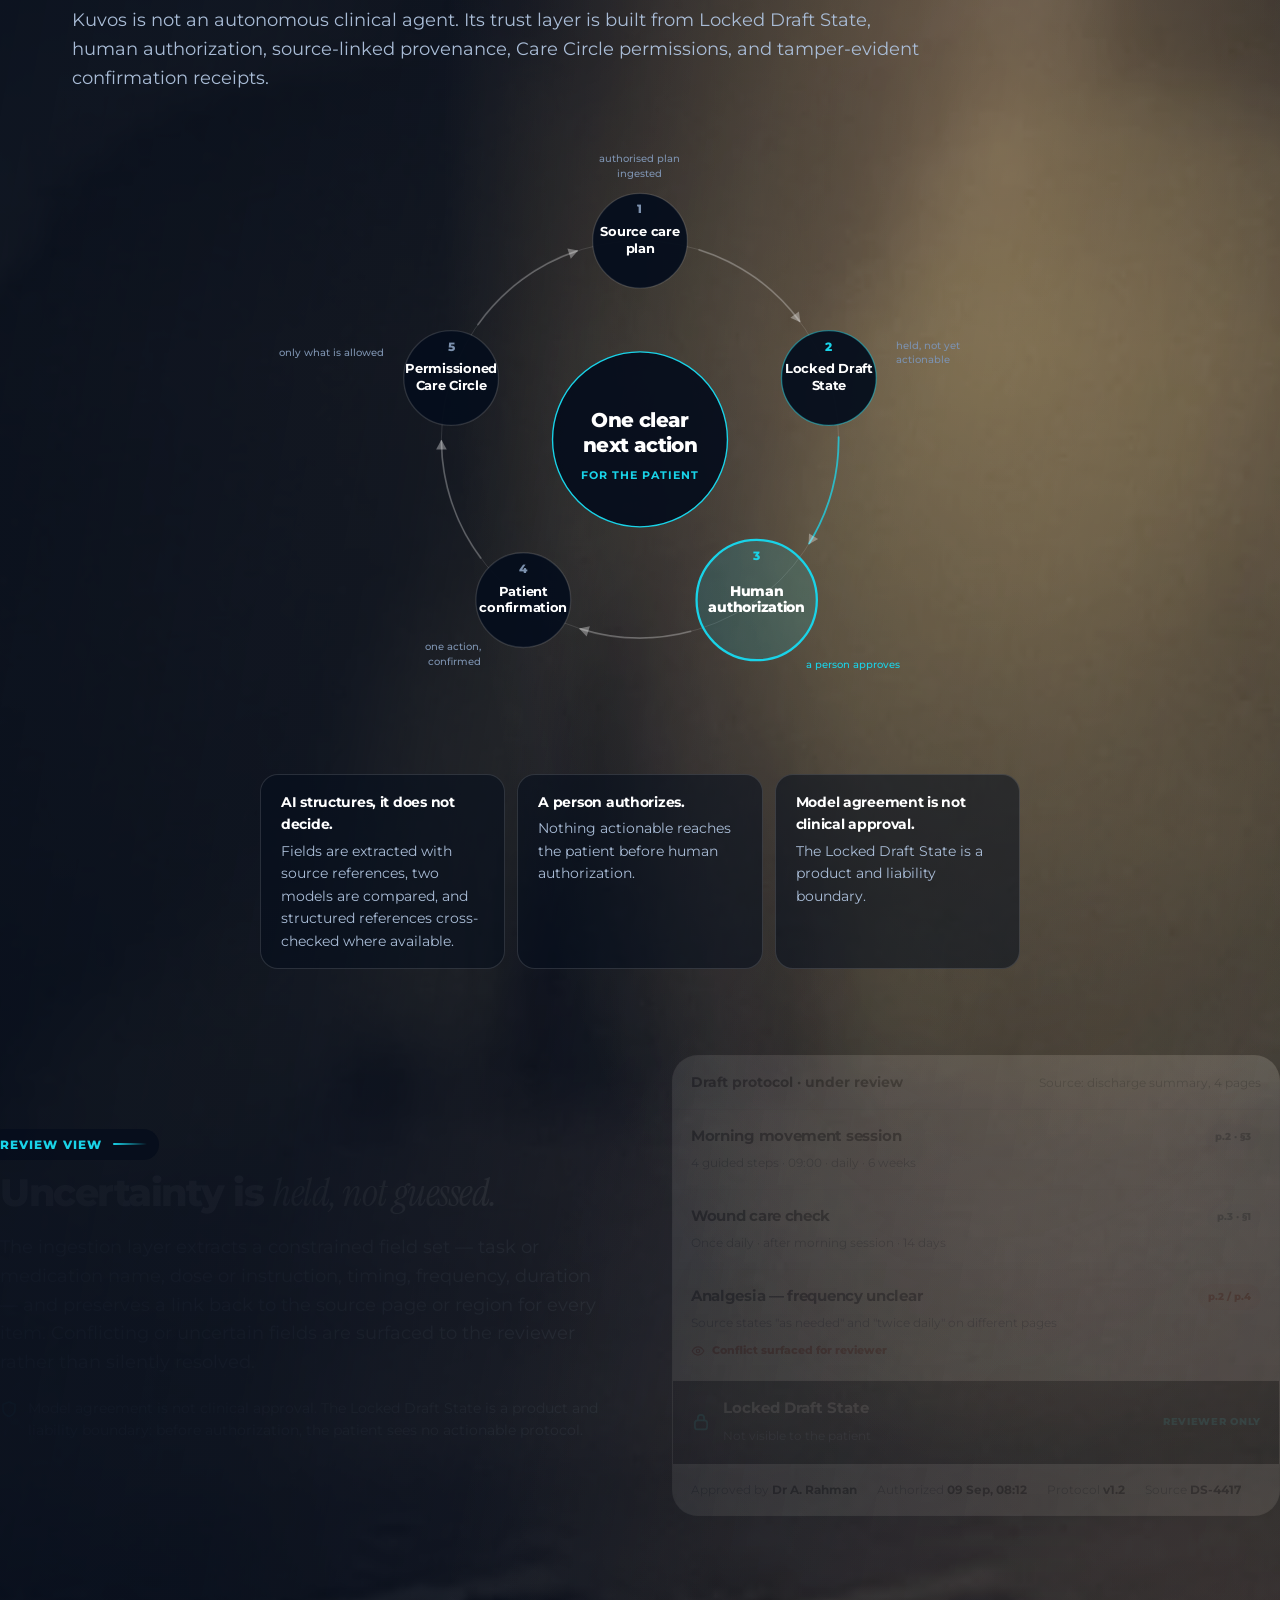
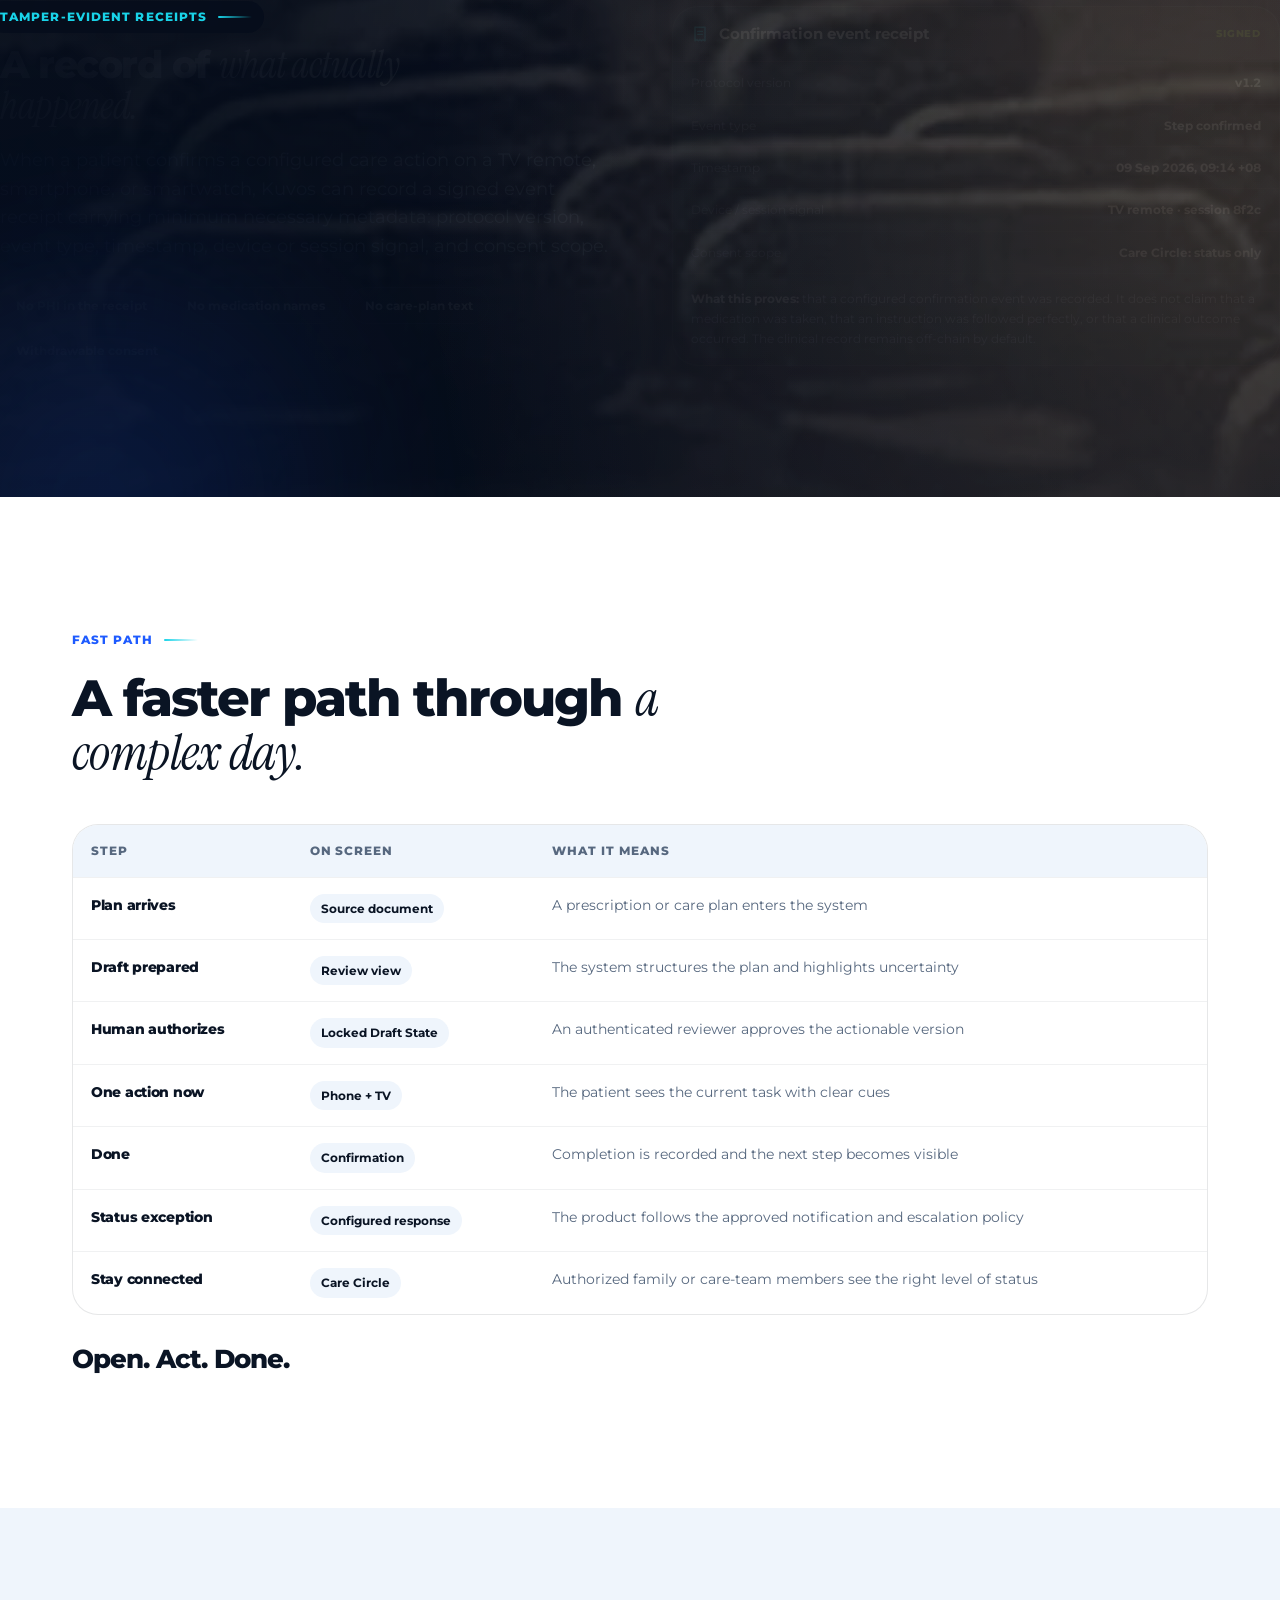
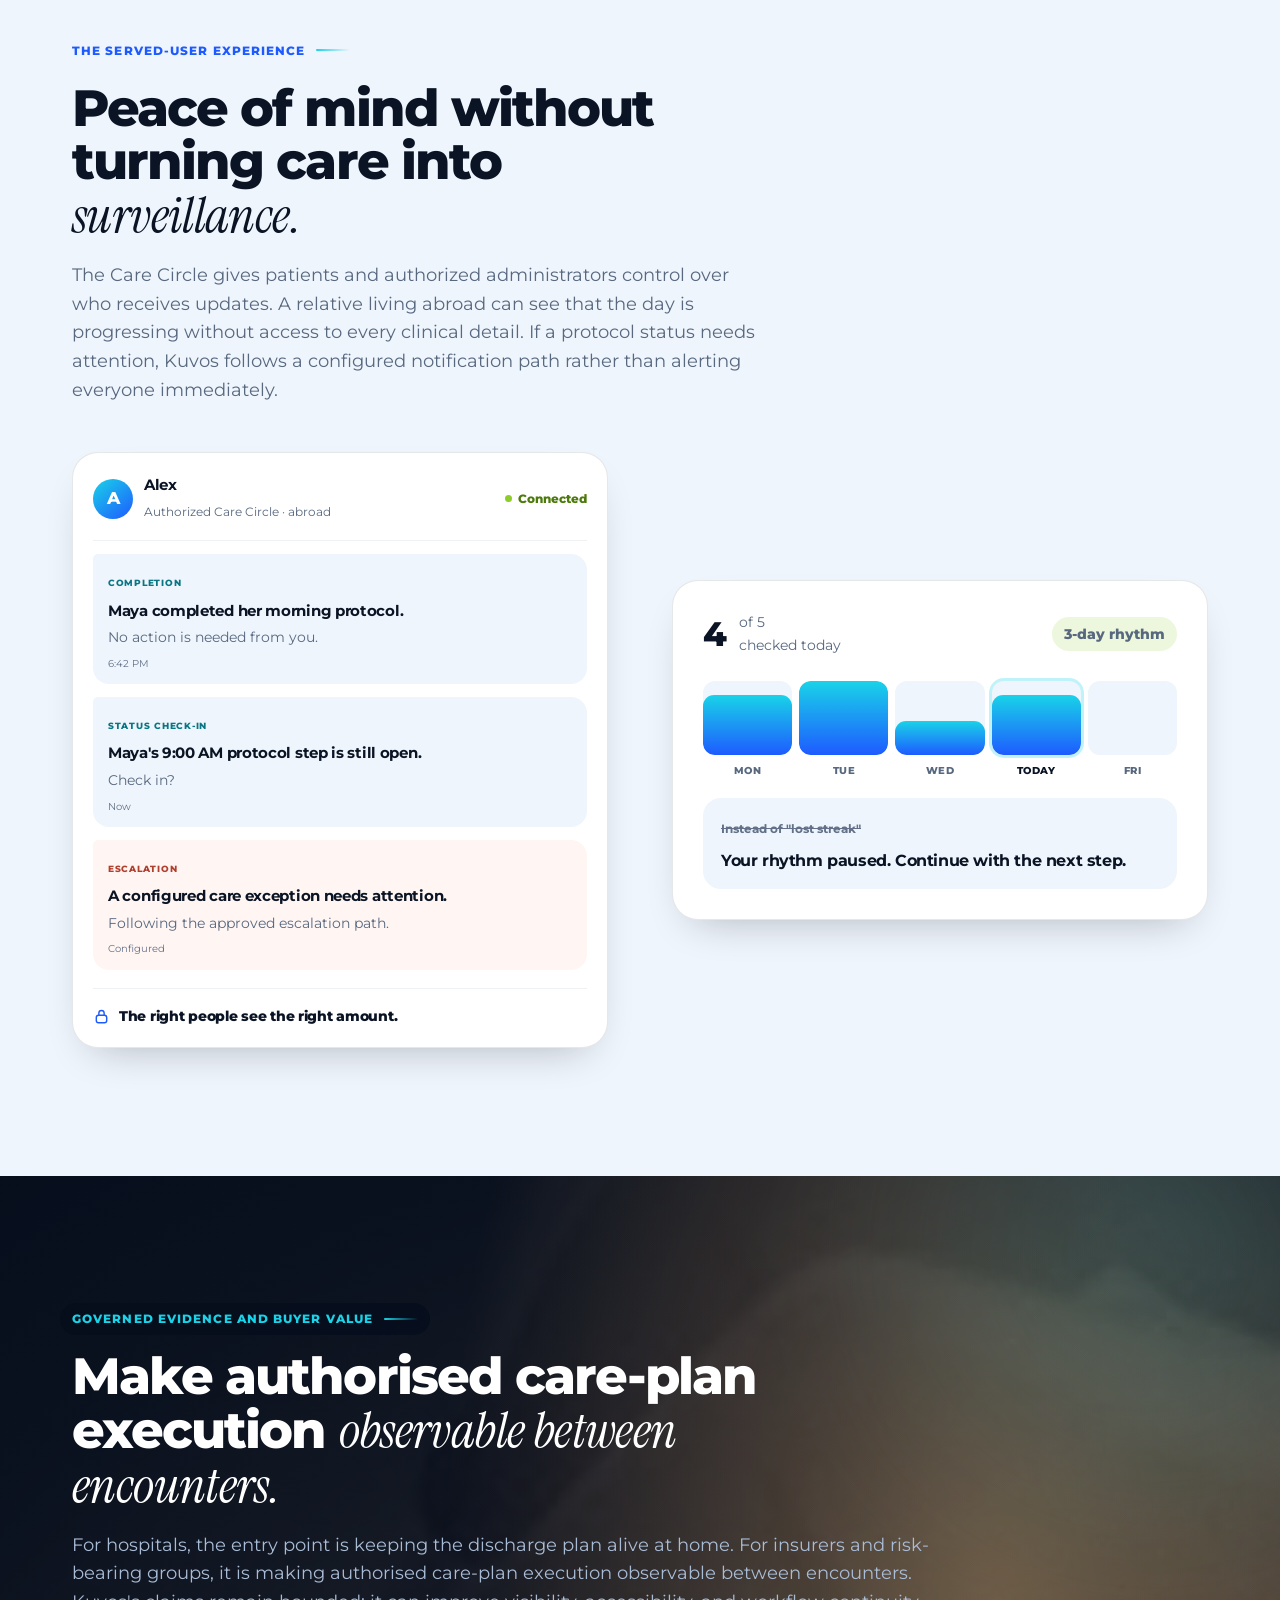
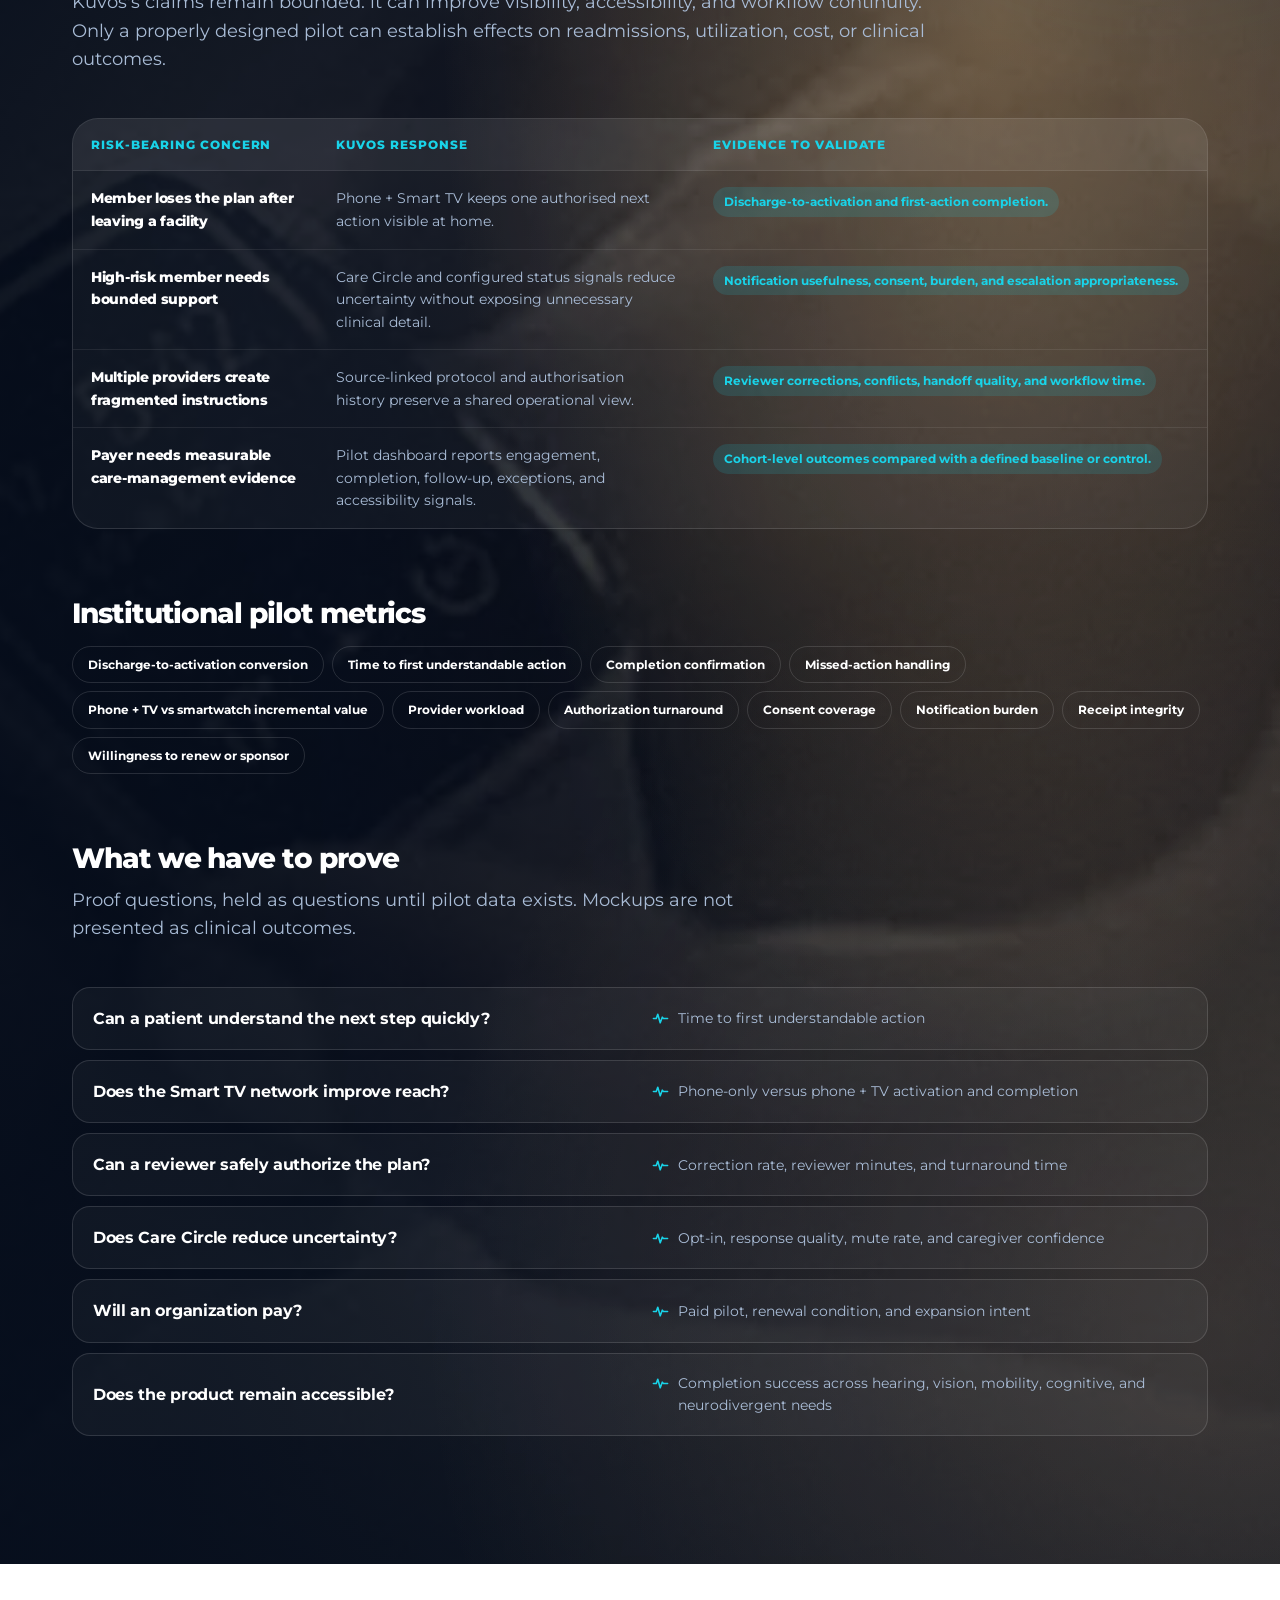
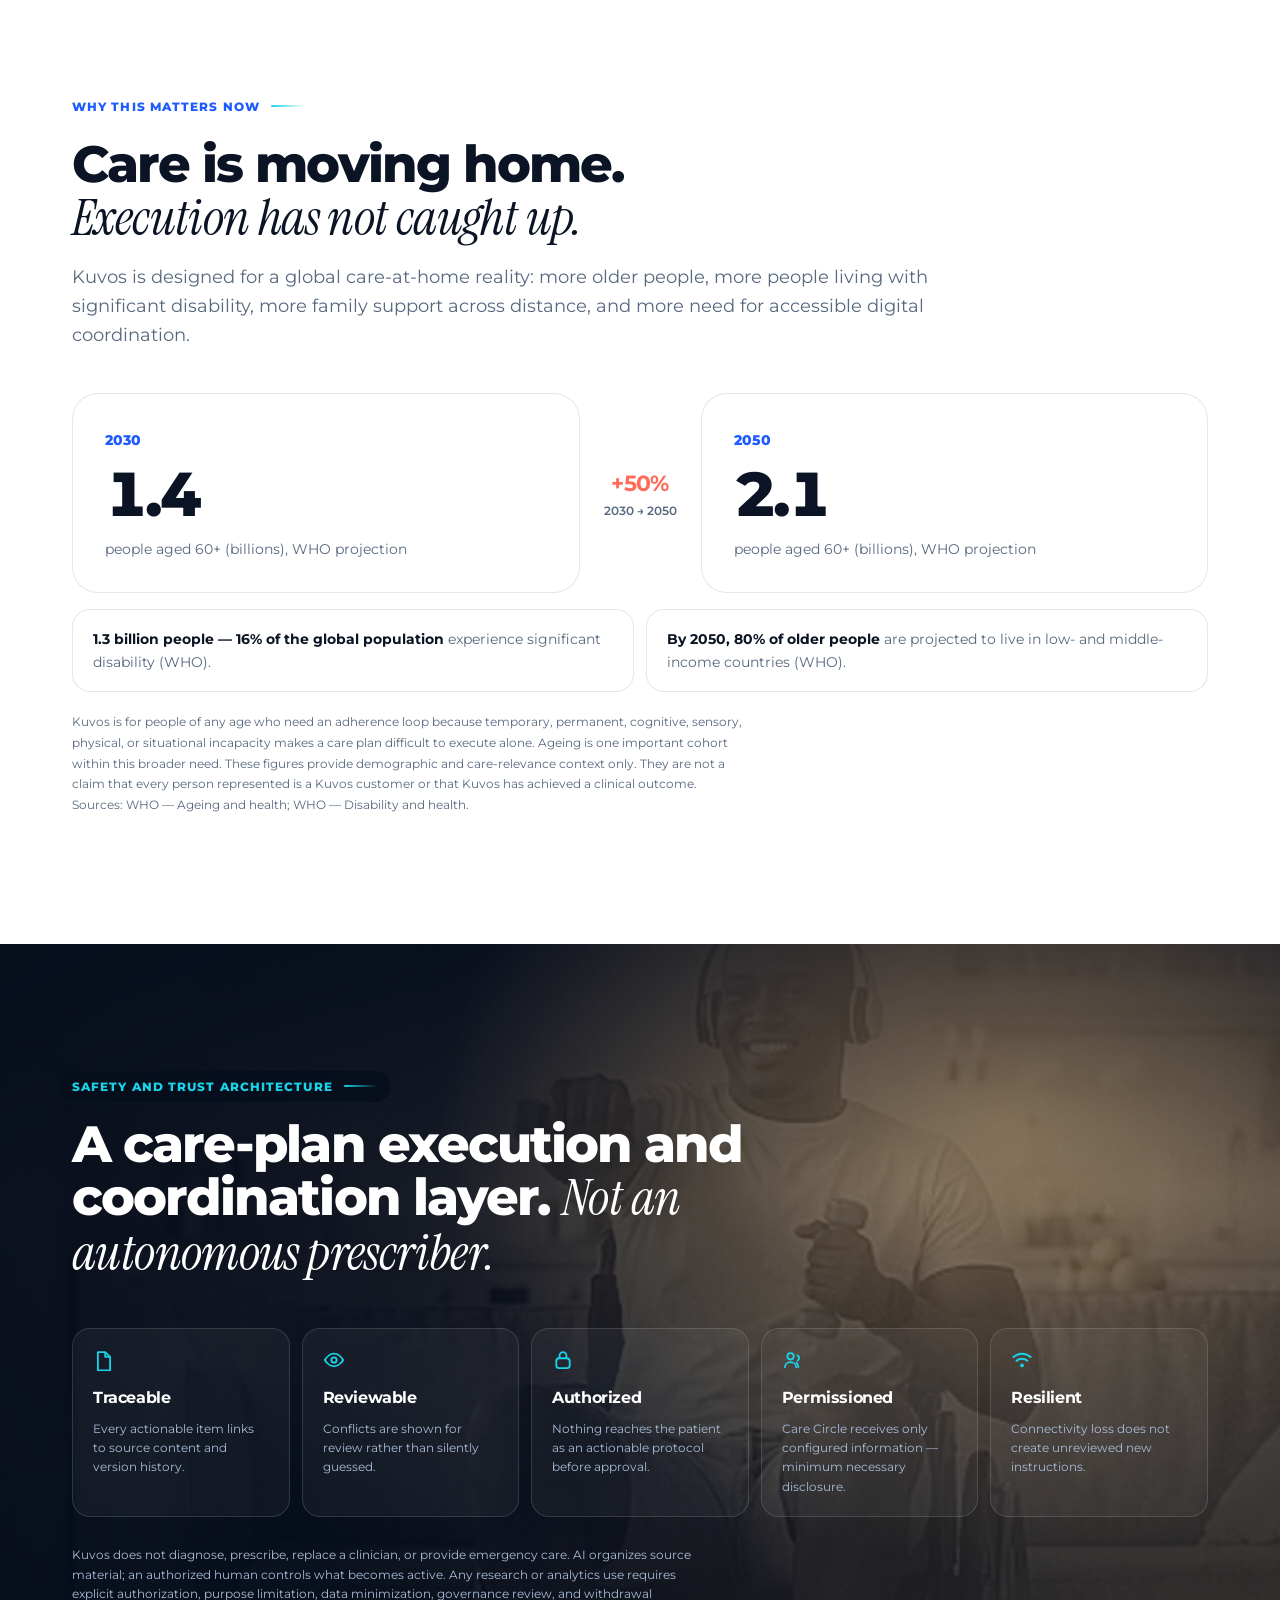
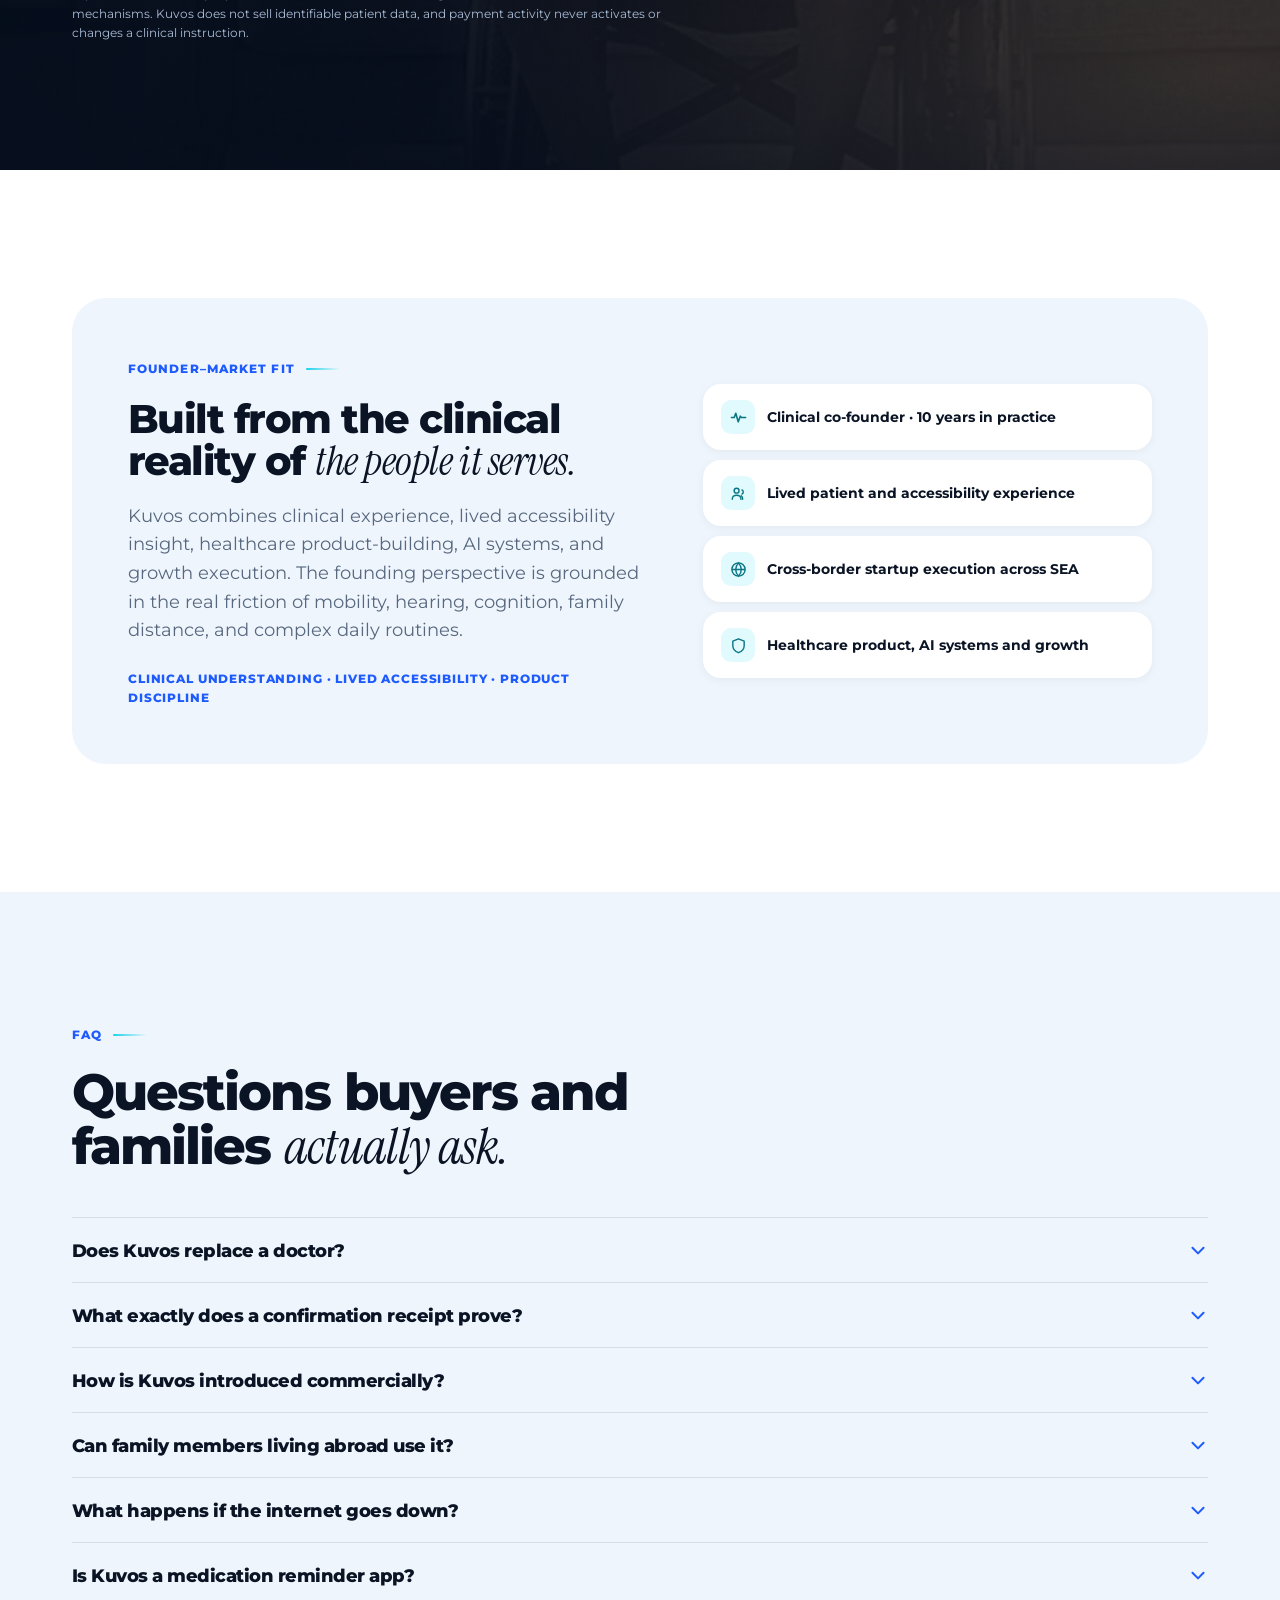
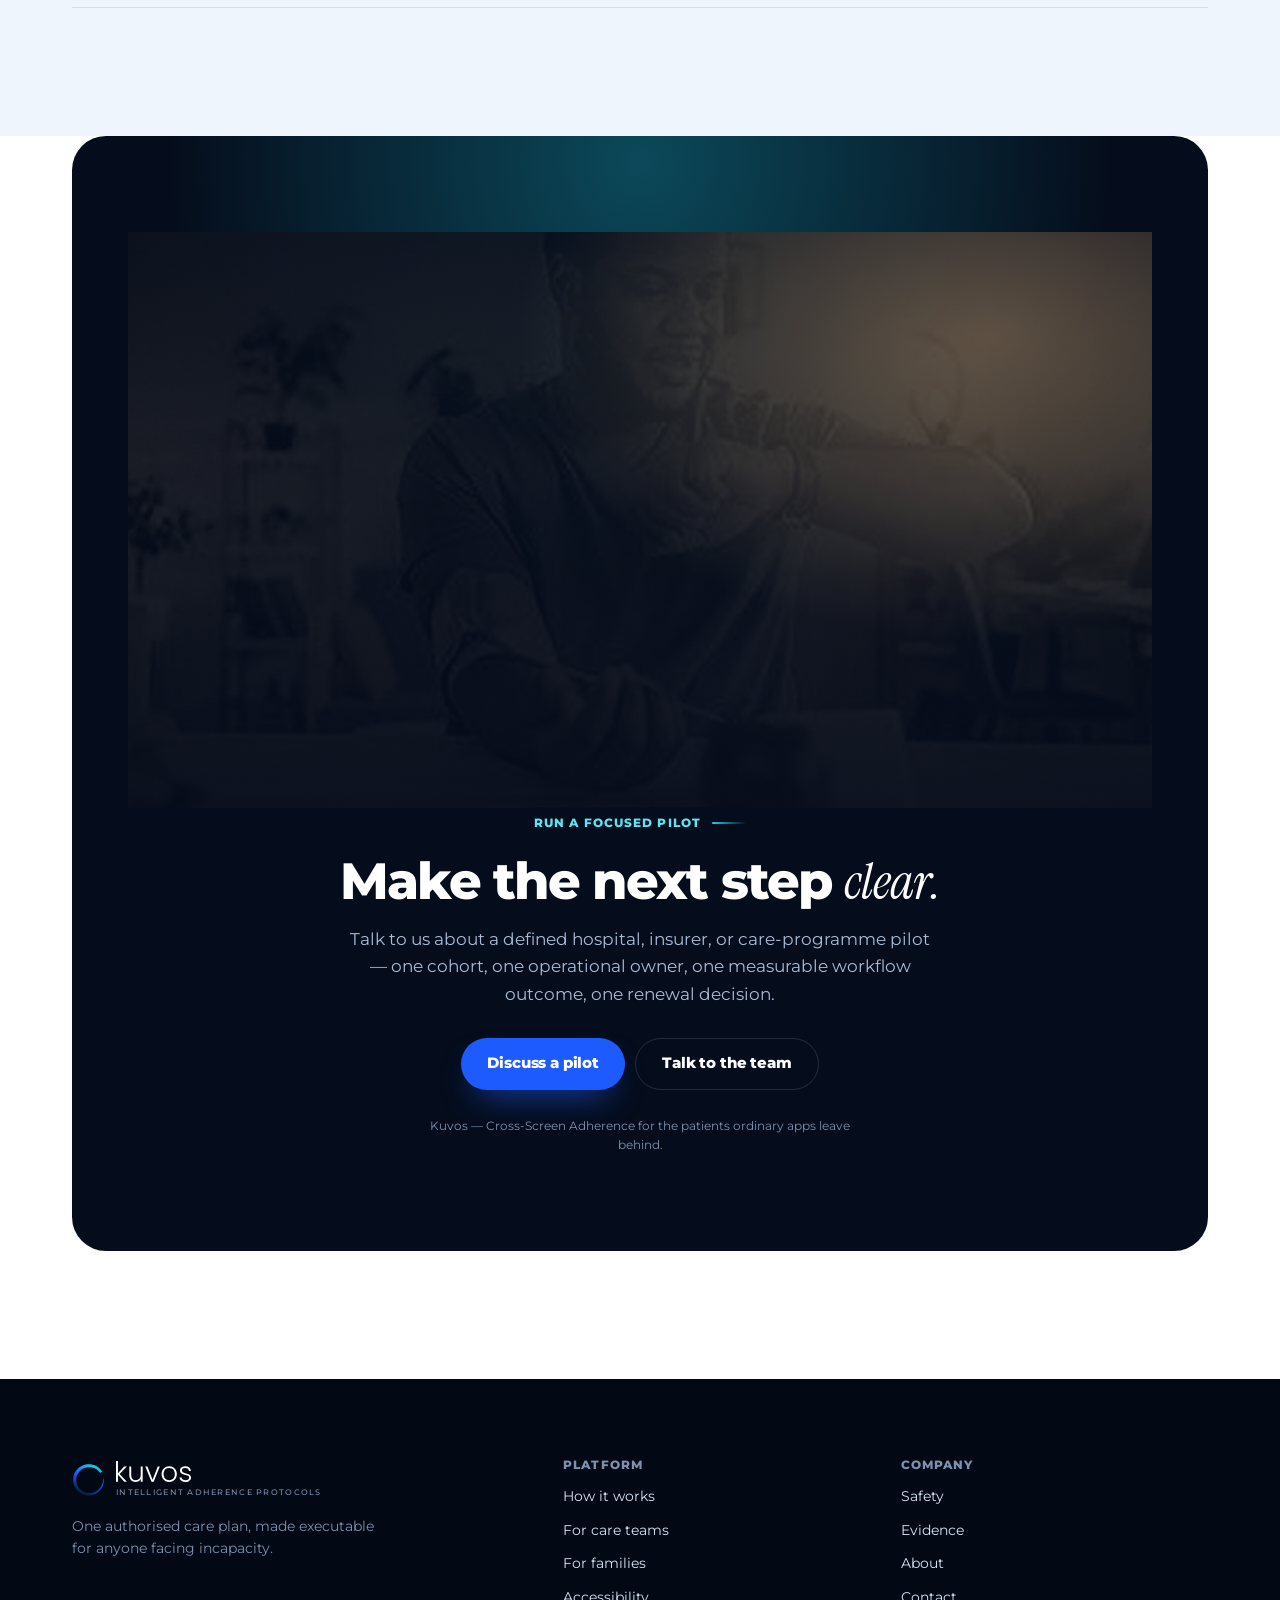
==== commit 0b057c52: "Brand kit, lowercase wordmark, new heading, and two generated diagrams Brand kit — three marks, from" ====
--- a/index.html
+++ b/index.html
@@ -59,6 +59,7 @@
     <stop offset="0%" stop-color="#19D3E8"/><stop offset="48%" stop-color="#1E5BFF"/><stop offset="100%" stop-color="#0A1830"/>
   </linearGradient>
   <g id="mark"><path fill="url(#lg)" d="M 89.67 28.01 L 88.14 25.23 L 86.59 22.43 L 84.68 19.85 L 82.55 17.45 L 80.2 15.26 L 77.7 13.24 L 75.07 11.4 L 72.32 9.72 L 69.5 8.18 L 66.57 6.83 L 63.54 5.7 L 60.42 4.87 L 57.25 4.22 L 54.05 3.76 L 50.81 3.5 L 47.56 3.52 L 44.33 3.78 L 41.11 4.27 L 37.93 4.97 L 34.81 5.88 L 31.76 7.02 L 28.79 8.38 L 25.93 9.94 L 23.15 11.66 L 20.51 13.58 L 18.1 15.79 L 15.76 18.07 L 13.61 20.54 L 11.65 23.14 L 9.87 25.89 L 8.29 28.75 L 6.96 31.73 L 5.76 34.77 L 4.81 37.89 L 4.08 41.07 L 3.6 44.3 L 3.32 47.55 L 3.31 50.81 L 3.46 54.07 L 3.87 57.31 L 4.5 60.5 L 5.34 63.65 L 6.52 66.69 L 7.83 69.66 L 9.31 72.55 L 10.97 75.35 L 12.87 77.98 L 14.97 80.45 L 17.21 82.79 L 19.63 84.94 L 22.16 86.94 L 24.81 88.79 L 27.61 90.39 L 30.49 91.85 L 33.47 93.07 L 36.52 94.08 L 39.65 94.82 L 42.82 95.33 L 46 95.69 L 49.2 95.75 L 52.39 95.62 L 55.56 95.27 L 58.68 94.66 L 61.75 93.84 L 64.73 92.79 L 67.65 91.58 L 70.47 90.18 L 73.15 88.53 L 75.71 86.71 L 78.11 84.71 L 80.39 82.58 L 82.5 80.31 L 84.45 77.89 L 86.18 75.33 L 87.76 72.69 L 89.13 69.94 L 90.31 67.11 L 91.29 64.22 L 92 61.25 L 92.57 58.28 L 92.87 55.26 L 92.97 52.25 L 92.83 49.25 L 92.35 46.29 L 91.72 43.39 A 0.1 0.1 0 0 1 91.53 43.42 L 91.61 46.36 L 91.44 49.28 L 91.19 52.16 L 90.79 55.01 L 90.16 57.81 L 89.42 60.56 L 88.4 63.22 L 87.27 65.82 L 85.96 68.32 L 84.48 70.72 L 82.86 73.01 L 81.06 75.15 L 79.14 77.17 L 77.1 79.06 L 74.93 80.79 L 72.64 82.33 L 70.26 83.72 L 67.79 84.92 L 65.28 86.01 L 62.71 86.9 L 60.07 87.57 L 57.4 88.07 L 54.71 88.39 L 52.02 88.55 L 49.33 88.52 L 46.65 88.28 L 43.99 87.92 L 41.39 87.3 L 38.83 86.53 L 36.33 85.62 L 33.89 84.54 L 31.53 83.33 L 29.29 81.9 L 27.11 80.37 L 25.08 78.67 L 23.19 76.81 L 21.42 74.85 L 19.81 72.75 L 18.34 70.56 L 16.97 68.31 L 15.78 65.96 L 14.8 63.51 L 14.06 60.99 L 13.38 58.46 L 12.89 55.88 L 12.57 53.27 L 12.42 50.66 L 12.52 48.04 L 12.75 45.43 L 13.18 42.84 L 13.78 40.29 L 14.55 37.79 L 15.45 35.34 L 16.61 32.99 L 17.88 30.7 L 19.31 28.51 L 20.88 26.42 L 22.59 24.44 L 24.42 22.57 L 26.45 20.92 L 28.5 19.3 L 30.66 17.82 L 32.94 16.52 L 35.31 15.4 L 37.75 14.42 L 40.25 13.62 L 42.81 12.99 L 45.4 12.56 L 48.02 12.31 L 50.66 12.23 L 53.3 12.28 L 55.93 12.54 L 58.54 13.01 L 61.1 13.7 L 63.64 14.48 L 66.12 15.43 L 68.54 16.56 L 70.84 17.91 L 73.03 19.44 L 75.1 21.13 L 77.05 22.95 L 78.93 24.85 L 80.73 26.85 L 82.54 28.87 L 84.05 31.13 A 3.22 3.22 0 0 1 89.67 28.01 Z"/></g>
+  <g id="wordmark"><path transform="translate(-8.00 74.00)" d="M37.5 0.0 15.0 -24.5V0.0H8.0V-74.0H15.0V-30.200000000000003L37.0 -54.6H46.800000000000004L20.900000000000002 -27.400000000000002L47.0 0.0Z M103.30000000000001 -54.6V0.0H96.30000000000001V-9.600000000000001Q93.9 -4.5 88.9 -1.8Q83.9 0.9 77.7 0.9Q67.9 0.9 61.7 -5.15Q55.5 -11.200000000000001 55.5 -22.700000000000003V-54.6H62.4V-23.5Q62.4 -14.600000000000001 66.85 -9.9Q71.3 -5.2 79.0 -5.2Q86.9 -5.2 91.60000000000001 -10.200000000000001Q96.30000000000001 -15.200000000000001 96.30000000000001 -24.900000000000002V-54.6Z M138.70000000000002 -6.800000000000001 157.10000000000002 -54.6H164.5L142.60000000000002 0.0H134.70000000000002L112.80000000000001 -54.6H120.30000000000001Z M170.8 -27.3Q170.8 -35.800000000000004 174.4 -42.150000000000006Q178.0 -48.5 184.2 -51.95Q190.4 -55.400000000000006 198.1 -55.400000000000006Q205.8 -55.400000000000006 212.05 -51.95Q218.3 -48.5 221.85000000000002 -42.150000000000006Q225.4 -35.800000000000004 225.4 -27.3Q225.4 -18.900000000000002 221.8 -12.500000000000002Q218.2 -6.1000000000000005 211.89999999999998 -2.6500000000000004Q205.6 0.8 197.9 0.8Q190.2 0.8 184.05 -2.6500000000000004Q177.9 -6.1000000000000005 174.35000000000002 -12.450000000000001Q170.8 -18.8 170.8 -27.3ZM218.2 -27.3Q218.2 -34.5 215.39999999999998 -39.45Q212.6 -44.400000000000006 208.0 -46.85000000000001Q203.4 -49.300000000000004 198.0 -49.300000000000004Q192.6 -49.300000000000004 188.0 -46.85000000000001Q183.4 -44.400000000000006 180.65 -39.45Q177.9 -34.5 177.9 -27.3Q177.9 -20.1 180.65 -15.150000000000002Q183.4 -10.200000000000001 187.95 -7.750000000000001Q192.5 -5.300000000000001 197.9 -5.300000000000001Q203.3 -5.300000000000001 207.9 -7.750000000000001Q212.5 -10.200000000000001 215.35 -15.150000000000002Q218.2 -20.1 218.2 -27.3Z M235.0 -15.4H242.2Q242.7 -10.8 246.54999999999998 -7.950000000000001Q250.39999999999998 -5.1000000000000005 256.9 -5.1000000000000005Q262.59999999999997 -5.1000000000000005 265.85 -7.800000000000001Q269.1 -10.5 269.1 -14.5Q269.1 -17.3 267.3 -19.1Q265.5 -20.900000000000002 262.75 -21.950000000000003Q260.0 -23.0 255.29999999999998 -24.200000000000003Q249.2 -25.8 245.39999999999998 -27.4Q241.6 -29.0 238.95 -32.150000000000006Q236.29999999999998 -35.300000000000004 236.29999999999998 -40.6Q236.29999999999998 -44.6 238.7 -48.0Q241.1 -51.400000000000006 245.5 -53.400000000000006Q249.89999999999998 -55.400000000000006 255.5 -55.400000000000006Q264.3 -55.400000000000006 269.70000000000005 -50.95Q275.1 -46.5 275.5 -38.7H268.5Q268.2 -43.5 264.75 -46.45Q261.3 -49.400000000000006 255.29999999999998 -49.400000000000006Q250.0 -49.400000000000006 246.7 -46.900000000000006Q243.39999999999998 -44.400000000000006 243.39999999999998 -40.7Q243.39999999999998 -37.5 245.34999999999997 -35.45Q247.29999999999998 -33.4 250.2 -32.25Q253.1 -31.1 258.0 -29.700000000000003Q263.9 -28.1 267.4 -26.6Q270.9 -25.1 273.4 -22.200000000000003Q275.9 -19.3 276.0 -14.5Q276.0 -10.100000000000001 273.6 -6.65Q271.2 -3.2 266.9 -1.2000000000000002Q262.59999999999997 0.8 257.0 0.8Q247.6 0.8 241.64999999999998 -3.5500000000000003Q235.7 -7.9 235.0 -15.4Z"/></g>
   <g id="i-tick"><path d="M3.2 8.8 6.9 12.5 14.8 4.2" fill="none" stroke="currentColor" stroke-width="2" stroke-linecap="round" stroke-linejoin="round"/></g>
   <g id="i-chev"><path d="M4 7l5 5 5-5" fill="none" stroke="currentColor" stroke-width="1.8" stroke-linecap="round" stroke-linejoin="round"/></g>
   <g id="i-arrow"><path d="M3 9h12M10.5 4.5 15 9l-4.5 4.5" fill="none" stroke="currentColor" stroke-width="1.8" stroke-linecap="round" stroke-linejoin="round"/></g>
@@ -80,26 +81,12 @@
   <g id="i-receipt"><path d="M4 2.2h10v13.6l-2-1.2-1.6 1.2-1.4-1.2-1.4 1.2-1.6-1.2-2 1.2V2.2Z" fill="none" stroke="currentColor" stroke-width="1.5" stroke-linejoin="round"/><path d="M6.6 6.4h4.8M6.6 9.4h4.8" stroke="currentColor" stroke-width="1.4" stroke-linecap="round"/></g>
 </defs></svg>
 
-<!-- ══ announcement ══ -->
-<div class="ann">
-  <div class="shell ann-in">
-    <div class="ann-track" aria-live="polite">
-      <div class="ann-item on"><span>Nothing actionable reaches the patient before <b>human authorization</b>.</span></div>
-      <div class="ann-item"><span>Now seeking clinical design partners and a defined pilot cohort.</span></div>
-      <div class="ann-item"><span>Kuvos does not diagnose, prescribe, or replace a clinician.</span></div>
-    </div>
-    <button class="ann-play" id="annPlay" aria-label="Pause announcements">
-      <svg width="13" height="13" viewBox="0 0 18 18" aria-hidden="true" focusable="false"><rect x="5" y="3.5" width="2.6" height="11" rx="1.1" fill="currentColor"/><rect x="10.4" y="3.5" width="2.6" height="11" rx="1.1" fill="currentColor"/></svg>
-    </button>
-  </div>
-</div>
-
 <!-- ══ header ══ -->
 <header class="hdr" id="hdr">
   <div class="shell hdr-in">
     <a href="#top" class="logo" aria-label="Kuvos home">
       <svg class="ring" viewBox="0 0 100 100" aria-hidden="true"><use href="#mark"/></svg>
-      <span class="logo-txt"><b>KUVOS <i>AI</i></b><small>INTELLIGENT ADHERENCE PROTOCOLS</small></span>
+      <span class="logo-txt"><svg class="wm" viewBox="0 0 268 75" role="img" aria-label="kuvos" focusable="false"><use href="#wordmark"/></svg><small>INTELLIGENT ADHERENCE PROTOCOLS</small></span>
     </a>
     <nav class="nav" id="nav" aria-label="Primary">
       <a href="#gap">The gap</a>
@@ -136,9 +123,9 @@
     <div>
       <span class="eyebrow">One protocol. Three practical surfaces. One clearer day.</span>
       <h1>
-        <span class="ln"><span>The Cross-Screen</span></span>
-        <span class="ln"><span>Adherence Protocol</span></span>
-        <span class="ln"><span>for <em>care at home.</em></span></span>
+        <span class="ln"><span>The Portable</span></span>
+        <span class="ln"><span>Adherence Protocol for</span></span>
+        <span class="ln"><span><em>Home Care Continuity.</em></span></span>
       </h1>
       <p class="hero-sub">Kuvos turns complex prescriptions and care plans into a clear, timed protocol across smartphone, Smart TV, and smartwatch surfaces — so hospitals, insurers, and care teams can keep an authorised plan alive after the patient goes home.</p>
       <div class="hero-btns">
@@ -255,32 +242,35 @@
       <h2>One protocol across the surfaces <em>people already use.</em></h2>
       <p class="lede">No new dedicated hardware for the core experience. Phone and Smart TV remain the primary clinical surfaces; the smartwatch extends reach without becoming a standalone clinical device.</p>
     </div>
-    <div class="surf">
-      <article class="card rv">
-        <div class="card-art"><svg width="68" height="68" viewBox="0 0 18 18" aria-hidden="true" focusable="false"><use href="#i-phone"/></svg></div>
-        <div class="card-body">
-          <span class="role">Primary · Personal control</span>
-          <h3>Smartphone</h3>
-          <p>Review protocol context, setup, permissions, preferences, confirmation, Care Circle controls, and detailed status. The personal action surface.</p>
-        </div>
-      </article>
-      <article class="card rv rv-1">
-        <div class="card-art"><svg width="76" height="76" viewBox="0 0 18 18" aria-hidden="true" focusable="false"><use href="#i-tv"/></svg></div>
-        <div class="card-body">
-          <span class="role">Primary · Ambient clinical</span>
-          <h3>Smart TV</h3>
-          <p>Show the current authorised next action with large visual cues, captions, audio options, and remote-control confirmation. The primary ambient home surface.</p>
-        </div>
-      </article>
-      <article class="card rv rv-2">
-        <div class="card-art"><svg width="56" height="56" viewBox="0 0 18 18" aria-hidden="true" focusable="false"><use href="#i-watch"/></svg></div>
-        <div class="card-body">
-          <span class="role">Companion surface</span>
-          <h3>Smartwatch</h3>
-          <p>Discreet reminders, haptic cues, short prompts, simple acknowledgment, and configured escalation prompts. It does not diagnose, change an instruction, or determine escalation.</p>
-        </div>
-      </article>
-    </div>
+    <svg class="net" viewBox="0 0 900 530" role="img" aria-labelledby="netTitle netDesc" focusable="false">
+      <title id="netTitle">The three-surface network</title>
+      <desc id="netDesc">One authorised protocol reaches the patient on three surfaces: the smartphone and the Smart TV as primary surfaces, and the smartwatch as a companion that extends reach without becoming a standalone clinical device.</desc>
+      <defs><marker id="netArrow" viewBox="0 0 12 12" refX="10" refY="6" markerWidth="6" markerHeight="6" orient="auto-start-reverse"><path d="M1 1 L10 6 L1 11 z" class="net-head"/></marker></defs>
+      <rect class="net-core" x="318" y="186" width="264" height="92" rx="46"/>
+      <text class="net-core-t" x="450" y="228">One authorised</text>
+      <text class="net-core-t" x="450" y="256">protocol</text>
+      <path class="net-link primary" d="M 396 212 L 210 142" marker-end="url(#netArrow)" marker-start="url(#netArrow)"/>
+      <path class="net-link primary" d="M 504 212 L 690 142" marker-end="url(#netArrow)" marker-start="url(#netArrow)"/>
+      <path class="net-link companion" d="M 450 290 L 450 344" marker-end="url(#netArrow)" marker-start="url(#netArrow)"/>
+      <g class="net-node primary">
+        <circle class="net-disc" cx="150" cy="120" r="56"/>
+        <g class="net-icon" transform="translate(150 112)"><rect x="-11" y="-17" width="22" height="34" rx="4"/><path d="M-4 12h8"/></g>
+        <text class="net-label" x="150" y="202">Smartphone</text>
+        <text class="net-sub" x="150" y="48">primary · personal control</text>
+      </g>
+      <g class="net-node primary">
+        <circle class="net-disc" cx="750" cy="120" r="56"/>
+        <g class="net-icon" transform="translate(750 112)"><rect x="-19" y="-13" width="38" height="26" rx="4"/><path d="M-8 18h16"/></g>
+        <text class="net-label" x="750" y="202">Smart TV</text>
+        <text class="net-sub" x="750" y="48">primary · ambient clinical</text>
+      </g>
+      <g class="net-node companion">
+        <circle class="net-disc" cx="450" cy="408" r="56"/>
+        <g class="net-icon" transform="translate(450 400)"><rect x="-12" y="-11" width="24" height="22" rx="6"/><path d="M-6 -11v-7h12v7M-6 11v7h12v-7"/></g>
+        <text class="net-label" x="450" y="490">Smartwatch</text>
+        <text class="net-sub" x="450" y="512">companion surface</text>
+      </g>
+    </svg>
     <div class="a11y rv">
       <b>Accessible by design, not as an afterthought.</b>
       <p>Kuvos is designed around real mobility and hearing limitations. It does not rely on tiny text, generic beeps, or precise touchscreen gestures as the only path to completion.</p>
@@ -303,12 +293,75 @@
       <p class="lede wide">Kuvos is not an autonomous clinical agent. Its trust layer is built from Locked Draft State, human authorization, source-linked provenance, Care Circle permissions, and tamper-evident confirmation receipts.</p>
     </div>
 
-    <div class="flow" id="flow">
-      <div class="node guard"><span>Safety guardrail</span><b>Source plan</b><p>A prescription, discharge summary, or referral enters the system and is stored securely.</p></div>
-      <div class="node guard"><span>Safety guardrail</span><b>AI structures</b><p>Fields extracted with source references. Two models compared and structured references cross-checked where available.</p></div>
-      <div class="node guard auth"><span><svg width="14" height="14" viewBox="0 0 18 18" aria-hidden="true"><use href="#i-lock"/></svg>Locked Draft State</span><b>Human authorizes</b><p>An authenticated reviewer approves or edits. Nothing actionable reaches the patient before this.</p></div>
-      <div class="node"><span>One clearer day</span><b>One action now</b><p>Phone, Smart TV and watch show the same current authorised step.</p></div>
-      <div class="node"><span>One clearer day</span><b>Status syncs</b><p>Completion is recorded and the Care Circle receives only the permitted update.</p></div>
+    <svg class="wheel" viewBox="0 0 900 640" role="img" aria-labelledby="wheelTitle wheelDesc" focusable="false">
+      <title id="wheelTitle">The care-plan flywheel</title>
+      <desc id="wheelDesc">Five stages in a loop: a source care plan is ingested, held in a Locked Draft State, authorised by a person, confirmed by the patient as one clear next action, and shared with a permissioned Care Circle, which feeds the next plan.</desc>
+      <defs>
+        <marker id="wheelArrow" viewBox="0 0 12 12" refX="9" refY="6" markerWidth="7" markerHeight="7" orient="auto-start-reverse">
+          <path d="M1 1 L10 6 L1 11 z" class="wheel-arrowhead"/>
+        </marker>
+      </defs>
+      <circle class="wheel-orbit" cx="450" cy="322" r="218"/>
+      <path class="wheel-arc" d="M 515.0 113.9 A 218 218 0 0 1 625.3 192.5" marker-end="url(#wheelArrow)"/>
+      <path class="wheel-arc lit" d="M 668.0 319.5 A 218 218 0 0 1 635.6 436.3" marker-end="url(#wheelArrow)"/>
+      <path class="wheel-arc" d="M 505.5 532.8 A 218 218 0 0 1 384.3 529.9" marker-end="url(#wheelArrow)"/>
+      <path class="wheel-arc" d="M 275.1 452.1 A 218 218 0 0 1 232.0 323.7" marker-end="url(#wheelArrow)"/>
+      <path class="wheel-arc" d="M 272.2 195.9 A 218 218 0 0 1 381.0 115.2" marker-end="url(#wheelArrow)"/>
+      <circle class="wheel-core" cx="450" cy="322" r="96"/>
+      <text class="wheel-core-t" x="450" y="308">One clear</text>
+      <text class="wheel-core-t" x="450" y="336">next action</text>
+      <text class="wheel-core-s" x="450" y="366">for the patient</text>
+      <g class="wheel-node plain">
+        <circle class="wheel-disc" cx="450.0" cy="104.0" r="52"/>
+        <text class="wheel-num" x="450.0" y="74.0">1</text>
+        <text class="wheel-label" x="450.0" y="99.0">Source care</text>
+        <text class="wheel-label" x="450.0" y="117.0">plan</text>
+        <text class="wheel-sub" x="450.0" y="18.0" text-anchor="middle">authorised plan</text>
+        <text class="wheel-sub" x="450.0" y="34.0" text-anchor="middle">ingested</text>
+      </g>
+      <g class="wheel-node guard">
+        <circle class="wheel-disc" cx="657.3" cy="254.6" r="52"/>
+        <text class="wheel-num" x="657.3" y="224.6">2</text>
+        <text class="wheel-label" x="657.3" y="249.6">Locked Draft</text>
+        <text class="wheel-label" x="657.3" y="267.6">State</text>
+        <text class="wheel-sub" x="731.5" y="222.5" text-anchor="start">held, not yet</text>
+        <text class="wheel-sub" x="731.5" y="238.5" text-anchor="start">actionable</text>
+      </g>
+      <g class="wheel-node auth">
+        <circle class="wheel-disc" cx="578.1" cy="498.4" r="66"/>
+        <text class="wheel-num" x="578.1" y="454.4">3</text>
+        <text class="wheel-label" x="578.1" y="493.4">Human</text>
+        <text class="wheel-label" x="578.1" y="511.4">authorization</text>
+        <text class="wheel-sub" x="632.2" y="572.8" text-anchor="start">a person approves</text>
+      </g>
+      <g class="wheel-node plain">
+        <circle class="wheel-disc" cx="321.9" cy="498.4" r="52"/>
+        <text class="wheel-num" x="321.9" y="468.4">4</text>
+        <text class="wheel-label" x="321.9" y="493.4">Patient</text>
+        <text class="wheel-label" x="321.9" y="511.4">confirmation</text>
+        <text class="wheel-sub" x="276.0" y="553.5" text-anchor="end">one action,</text>
+        <text class="wheel-sub" x="276.0" y="569.5" text-anchor="end">confirmed</text>
+      </g>
+      <g class="wheel-node plain">
+        <circle class="wheel-disc" cx="242.7" cy="254.6" r="52"/>
+        <text class="wheel-num" x="242.7" y="224.6">5</text>
+        <text class="wheel-label" x="242.7" y="249.6">Permissioned</text>
+        <text class="wheel-label" x="242.7" y="267.6">Care Circle</text>
+        <text class="wheel-sub" x="168.5" y="230.5" text-anchor="end">only what is allowed</text>
+      </g>
+    </svg>
+
+    <!-- The flywheel is the picture; these two sentences are load-bearing for
+         claim discipline (bible §3) and must travel with it. -->
+    <ul class="guardrails">
+      <li><b>AI structures, it does not decide.</b> Fields are extracted with source
+        references, two models are compared, and structured references cross-checked
+        where available.</li>
+      <li><b>A person authorizes.</b> Nothing actionable reaches the patient before
+        human authorization.</li>
+      <li><b>Model agreement is not clinical approval.</b> The Locked Draft State is a
+        product and liability boundary.</li>
+    </ul>
     </div>
 
     <div class="split">
@@ -559,7 +612,7 @@
       <div>
         <a href="#top" class="logo">
           <svg class="ring" viewBox="0 0 100 100" aria-hidden="true"><use href="#mark"/></svg>
-          <span class="logo-txt"><b>KUVOS <i>AI</i></b><small>INTELLIGENT ADHERENCE PROTOCOLS</small></span>
+          <span class="logo-txt"><svg class="wm" viewBox="0 0 268 75" role="img" aria-label="kuvos" focusable="false"><use href="#wordmark"/></svg><small>INTELLIGENT ADHERENCE PROTOCOLS</small></span>
         </a>
         <p class="ftr-tag">One authorised care plan, made executable for anyone facing incapacity.</p>
       </div>
@@ -583,7 +636,7 @@
       </div>
     </div>
     <p class="disclaimer">Kuvos is not an emergency service and does not replace professional medical advice, diagnosis, or treatment. Product capabilities, clinical workflows, and availability may vary by market and implementation. A patient confirmation is evidence that a configured confirmation event occurred; it is not automatically proof that a medicine was taken, that a clinical outcome occurred, or that a patient complied with a plan.</p>
-    <div class="ftr-base"><span>© 2026 Kuvos</span><span>Cross-Screen Adherence Protocol</span></div>
+    <div class="ftr-base"><span>© 2026 kuvos</span><span>Portable Adherence Protocol</span></div>
   </div>
 </footer>
 
@@ -592,7 +645,7 @@
   <div class="drawer-top">
     <span class="logo">
       <svg class="ring" viewBox="0 0 100 100" aria-hidden="true"><use href="#mark"/></svg>
-      <span class="logo-txt"><b>KUVOS <i>AI</i></b><small>INTELLIGENT ADHERENCE PROTOCOLS</small></span>
+      <span class="logo-txt"><svg class="wm" viewBox="0 0 268 75" role="img" aria-label="kuvos" focusable="false"><use href="#wordmark"/></svg><small>INTELLIGENT ADHERENCE PROTOCOLS</small></span>
     </span>
     <button class="burger" data-close aria-label="Close menu">
       <svg width="18" height="18" viewBox="0 0 18 18" aria-hidden="true" focusable="false"><path d="M4 4l10 10M14 4 4 14" stroke="currentColor" stroke-width="1.8" stroke-linecap="round"/></svg>
--- a/assets/css/styles.css
+++ b/assets/css/styles.css
@@ -111,21 +111,6 @@
 .g1{width:60vw;height:60vw;right:-20vw;top:-24vw;background:radial-gradient(circle,rgba(25,211,232,.30),transparent 66%)}
 .g2{width:52vw;height:52vw;left:-18vw;bottom:-26vw;background:radial-gradient(circle,rgba(30,91,255,.34),transparent 66%)}
 
-/* ── announcement ── */
-.ann{background:var(--navy-deep);color:var(--on-dark-hi)}
-.ann-in{display:flex;align-items:center;gap:8px;min-height:42px}
-.ann-track{position:relative;flex:1;min-width:0;height:42px;overflow:hidden}
-@media(max-width:420px){.ann-in{min-height:54px}.ann-track{height:54px}}
-.ann-item{position:absolute;inset:0;display:flex;align-items:center;justify-content:center;
-  text-align:center;font-size:.72rem;line-height:1.35;padding-inline:4px;font-weight:600;
-  opacity:0;transform:translateY(55%);transition:opacity .7s var(--e),transform .7s var(--e)}
-.ann-item.on{opacity:1;transform:none}
-.ann-item>span{display:block}
-.ann-item b{color:var(--white);font-weight:800}
-.ann-play{width:42px;height:42px;display:grid;place-items:center;border-radius:50%;opacity:.65;
-  flex:0 0 auto;color:var(--white);transition:opacity .3s,background .3s}
-.ann-play:hover{opacity:1;background:rgba(255,255,255,.12)}
-
 /* ── header ── */
 .hdr{position:sticky;top:0;z-index:60;background:rgba(5,13,28,.72);
   backdrop-filter:blur(18px) saturate(1.5);border-bottom:1px solid transparent;
@@ -135,12 +120,13 @@
 @media(min-width:700px){.hdr-in{height:76px}}
 .logo{display:flex;align-items:center;gap:10px;min-width:0;min-height:42px}
 .logo .ring{width:26px;height:26px;flex:0 0 auto}
-.logo-txt b{display:block;font-family:var(--f-mark);font-weight:700;font-size:1.02rem;
-  letter-spacing:-.01em;line-height:1;color:var(--white);white-space:nowrap}
-.logo-txt b i{font-style:normal;color:var(--aqua)}
+/* The wordmark is drawn, not set: assets/brand/kuvos-wordmark.svg is Poppins Light
+   converted to outlines, referenced once from the sprite as #wordmark. Sizing is by
+   height so the lockup keeps its vertical rhythm as the mark scales. */
+.logo-txt .wm{display:block;height:17px;width:auto;fill:var(--white)}
 .logo-txt small{display:none;font-family:var(--f-mark);font-size:.47rem;letter-spacing:.17em;
-  color:var(--on-dark-2);font-weight:500;margin-top:4px;white-space:nowrap}
-@media(min-width:560px){.logo .ring{width:31px;height:31px}.logo-txt b{font-size:1.15rem}.logo-txt small{display:block}}
+  color:var(--on-dark-2);font-weight:500;margin-top:5px;white-space:nowrap}
+@media(min-width:560px){.logo .ring{width:31px;height:31px}.logo-txt .wm{height:19px}.logo-txt small{display:block}}
 .nav{display:none;gap:26px;margin-inline:auto;font-size:var(--t-sm);font-weight:700;color:var(--on-dark-hi)}
 .nav a{position:relative;padding-block:6px;transition:color .3s}
 .nav a:hover{color:var(--white)}
@@ -349,6 +335,23 @@
 .card:nth-child(3) .card-body .role{color:var(--muted)}
 .card-body h3{font-size:var(--t-h3);margin-top:10px}
 .card-body p{color:var(--muted);font-size:var(--t-sm);margin-top:10px}
+/* ── the three-surface network diagram ── */
+.net{width:100%;max-width:840px;margin:clamp(28px,4.5vw,48px) auto clamp(20px,3vw,32px);display:block;overflow:visible}
+.net-core{fill:var(--navy);stroke:var(--aqua);stroke-width:1.5}
+.net-core-t{fill:var(--white);font-weight:800;font-size:21px;letter-spacing:-.03em;text-anchor:middle}
+.net-link{stroke:var(--line);stroke-width:1.6;fill:none}
+.net-link.primary{stroke:rgba(30,91,255,.55)}
+.net-link.companion{stroke:var(--line);stroke-dasharray:5 7}
+.net-head{fill:rgba(30,91,255,.55)}
+.net-disc{fill:var(--white);stroke:var(--line);stroke-width:1.5}
+.net-icon{fill:none;stroke:var(--signal);stroke-width:1.8;stroke-linecap:round;stroke-linejoin:round}
+.net-label{fill:var(--ink);font-weight:800;font-size:16px;letter-spacing:-.025em;text-anchor:middle}
+.net-sub{fill:var(--muted);font-size:11.5px;font-weight:700;letter-spacing:.07em;
+  text-transform:uppercase;text-anchor:middle}
+.net-node.companion .net-disc{stroke-dasharray:5 6}
+.net-node.companion .net-icon{stroke:var(--muted)}
+@media(max-width:620px){.net-label{font-size:19px}.net-sub{font-size:13px}.net-core-t{font-size:24px}}
+
 .a11y{margin-top:22px;border:1px solid var(--line);border-radius:var(--r-l);padding:clamp(22px,4vw,32px);background:var(--white)}
 .a11y b{font-size:clamp(1.02rem,2.6vw,1.28rem);letter-spacing:-.03em;display:block;margin-bottom:10px}
 .a11y p{color:var(--muted);font-size:var(--t-sm)}
@@ -383,6 +386,40 @@
 #controls .split{margin-top:clamp(46px,7vw,86px)}
 .split h2{margin-top:16px;font-size:clamp(1.5rem,4vw,2.4rem);max-width:20ch}
 .split .lede{margin-top:20px}
+
+/* ── the care-plan flywheel ── */
+.wheel{width:100%;max-width:820px;margin:clamp(30px,5vw,54px) auto 0;display:block;overflow:visible}
+.wheel-orbit{fill:none;stroke:var(--line-d);stroke-width:1}
+.wheel-arc{fill:none;stroke:rgba(255,255,255,.22);stroke-width:2;stroke-linecap:round}
+.wheel-arc.lit{stroke:rgba(25,211,232,.75)}
+.wheel-arrowhead{fill:rgba(255,255,255,.34)}
+.wheel-arc.lit+.wheel-arc{}
+.wheel-core{fill:rgba(5,13,28,.92);stroke:var(--aqua);stroke-width:1.5}
+.wheel-core-t{fill:var(--white);font-weight:800;font-size:22px;letter-spacing:-.03em;text-anchor:middle}
+.wheel-core-s{fill:var(--aqua);font-weight:700;font-size:12px;letter-spacing:.09em;
+  text-transform:uppercase;text-anchor:middle}
+.wheel-disc{fill:rgba(5,13,28,.94);stroke:var(--line-d);stroke-width:1.5}
+.wheel-num{fill:var(--on-dark-2);font-weight:800;font-size:13px;text-anchor:middle}
+.wheel-label{fill:var(--white);font-weight:700;font-size:14px;letter-spacing:-.02em;text-anchor:middle}
+.wheel-sub{fill:var(--on-dark-2);font-size:11.5px;font-weight:500}
+.wheel-node.guard .wheel-disc{stroke:rgba(25,211,232,.45)}
+.wheel-node.guard .wheel-num{fill:var(--aqua)}
+/* Human authorization has to dominate the rest of the loop (bible §3) */
+.wheel-node.auth .wheel-disc{fill:rgba(25,211,232,.14);stroke:var(--aqua);stroke-width:2.5}
+.wheel-node.auth .wheel-label{font-size:15px;font-weight:800}
+.wheel-node.auth .wheel-num{fill:var(--aqua)}
+.wheel-node.auth .wheel-sub{fill:var(--aqua)}
+@media(max-width:620px){
+  .wheel-label{font-size:16px}.wheel-sub{font-size:13px}
+  .wheel-core-t{font-size:25px}.wheel-num{font-size:15px}
+}
+
+.guardrails{list-style:none;margin:clamp(26px,4vw,44px) auto 0;padding:0;max-width:760px;
+  display:grid;gap:12px}
+.guardrails li{padding:16px 20px;border:1px solid var(--line-d);border-radius:var(--r-m);
+  background:rgba(5,13,28,.55);font-size:var(--t-sm);color:var(--on-dark)}
+.guardrails b{color:var(--white);display:block;margin-bottom:4px;letter-spacing:-.02em}
+@media(min-width:860px){.guardrails{grid-template-columns:repeat(3,1fr)}}
 
 /* ── reviewer screen ── */
 .rev{background:var(--white);border:1px solid var(--line);border-radius:var(--r-l);overflow:hidden;box-shadow:var(--sh-l)}
@@ -585,7 +622,7 @@
 .ftr-grid{display:grid;gap:30px}
 @media(min-width:860px){.ftr-grid{grid-template-columns:1.5fr 1fr 1fr}}
 .ftr .logo .ring{width:34px;height:34px}
-.ftr .logo-txt b{font-size:1.24rem}
+.ftr .logo-txt .wm{height:21px}
 .ftr h3{font-size:var(--t-xs);color:var(--on-dark-2);font-weight:800;letter-spacing:.09em;
   text-transform:uppercase;margin-bottom:14px}
 .ftr ul{list-style:none;margin:0;padding:0;display:grid;gap:11px;font-size:var(--t-sm)}
@@ -715,7 +752,7 @@
 /* ── print: a clean white document, for PDF export and deck screenshots ── */
 @media print{
   html,body{background:var(--white);color:var(--ink)}
-  .ann,.hdr,.scrollbar,.drawer,.scrim,.skip,.mq,.glow,.cue,.hero-bg,.final::before{display:none!important}
+  .hdr,.scrollbar,.drawer,.scrim,.skip,.mq,.glow,.cue,.hero-bg,.sect-bg,.final::before{display:none!important}
   .dark,.hero,.final,.ftr{background:var(--white)!important;color:var(--ink)!important}
   .dark h2,.dark h3,.dark h4,.hero h1,.final h2,.node b,.gapc b,.pr b,.proof-row b,
   .receipt-top b,.rrow b,.rnote b,.metrics span,.dk tbody td:first-child,.logo-txt b{color:var(--ink)!important}
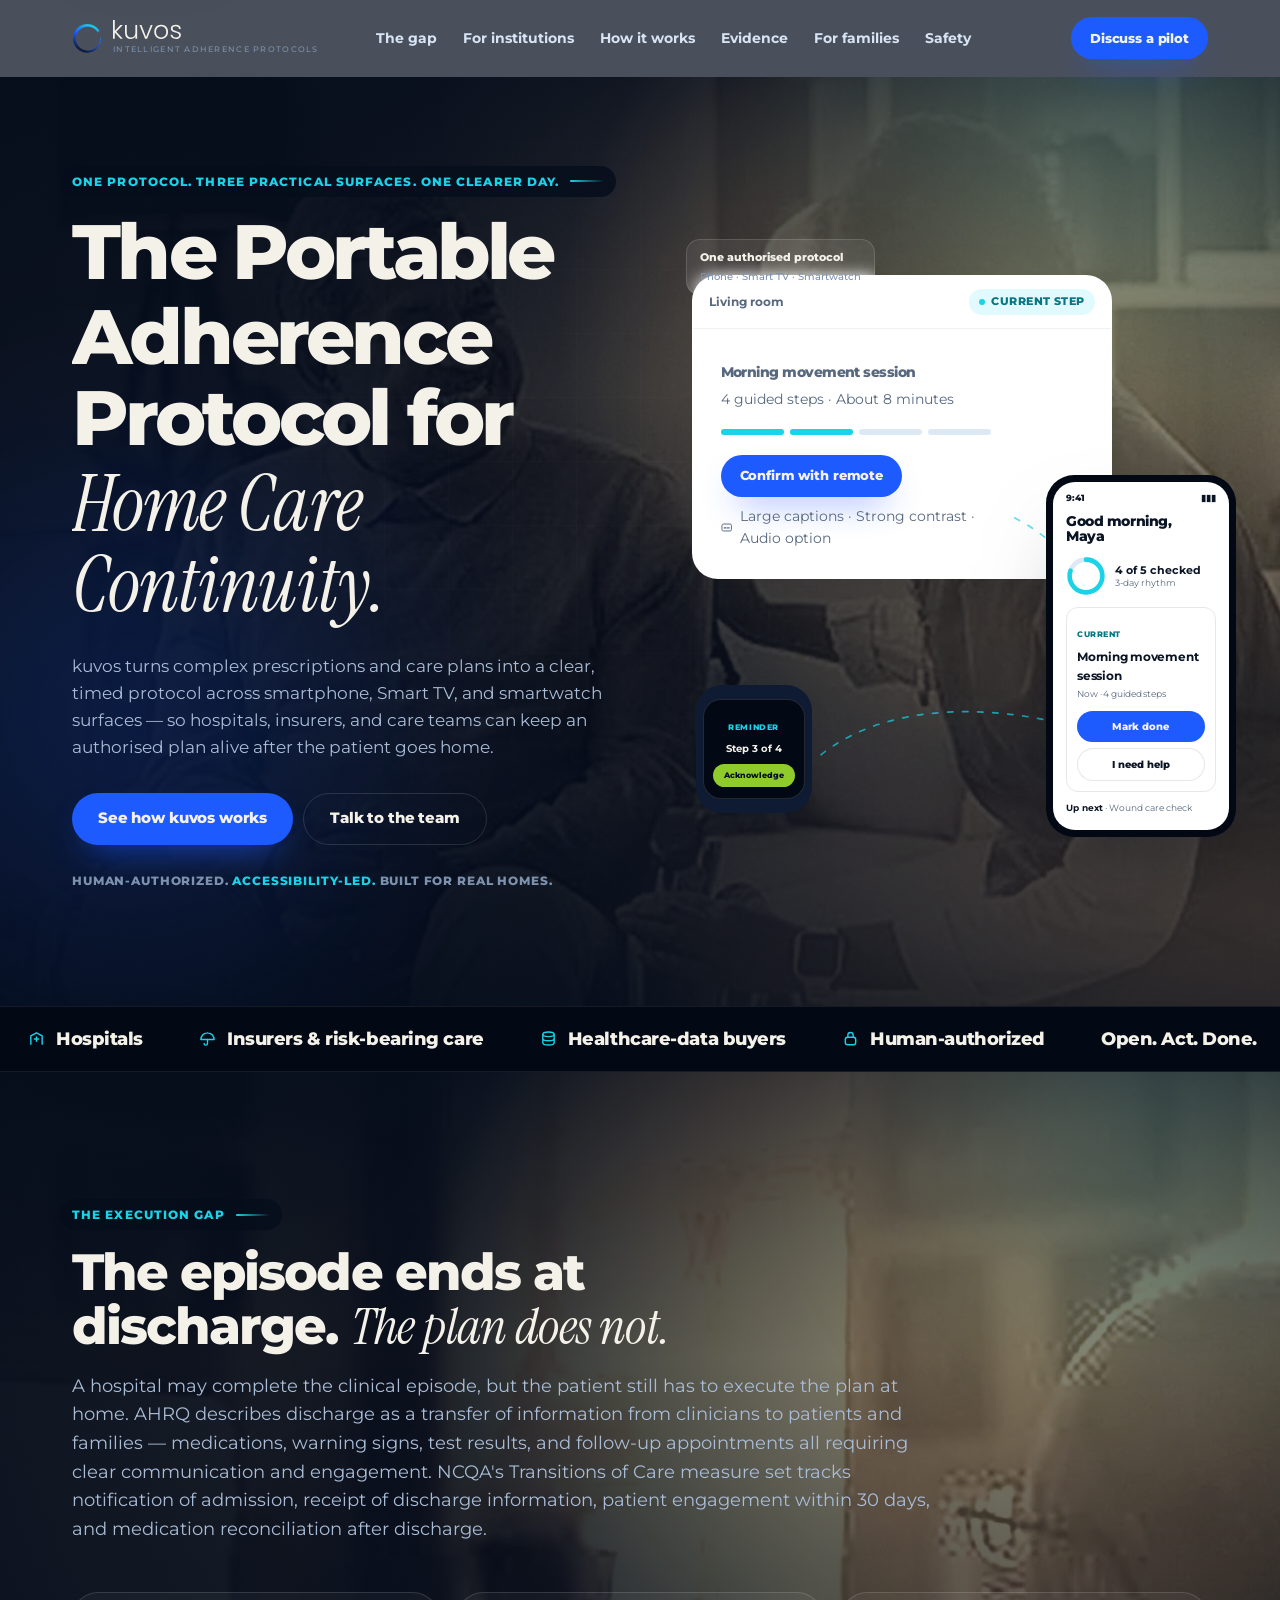
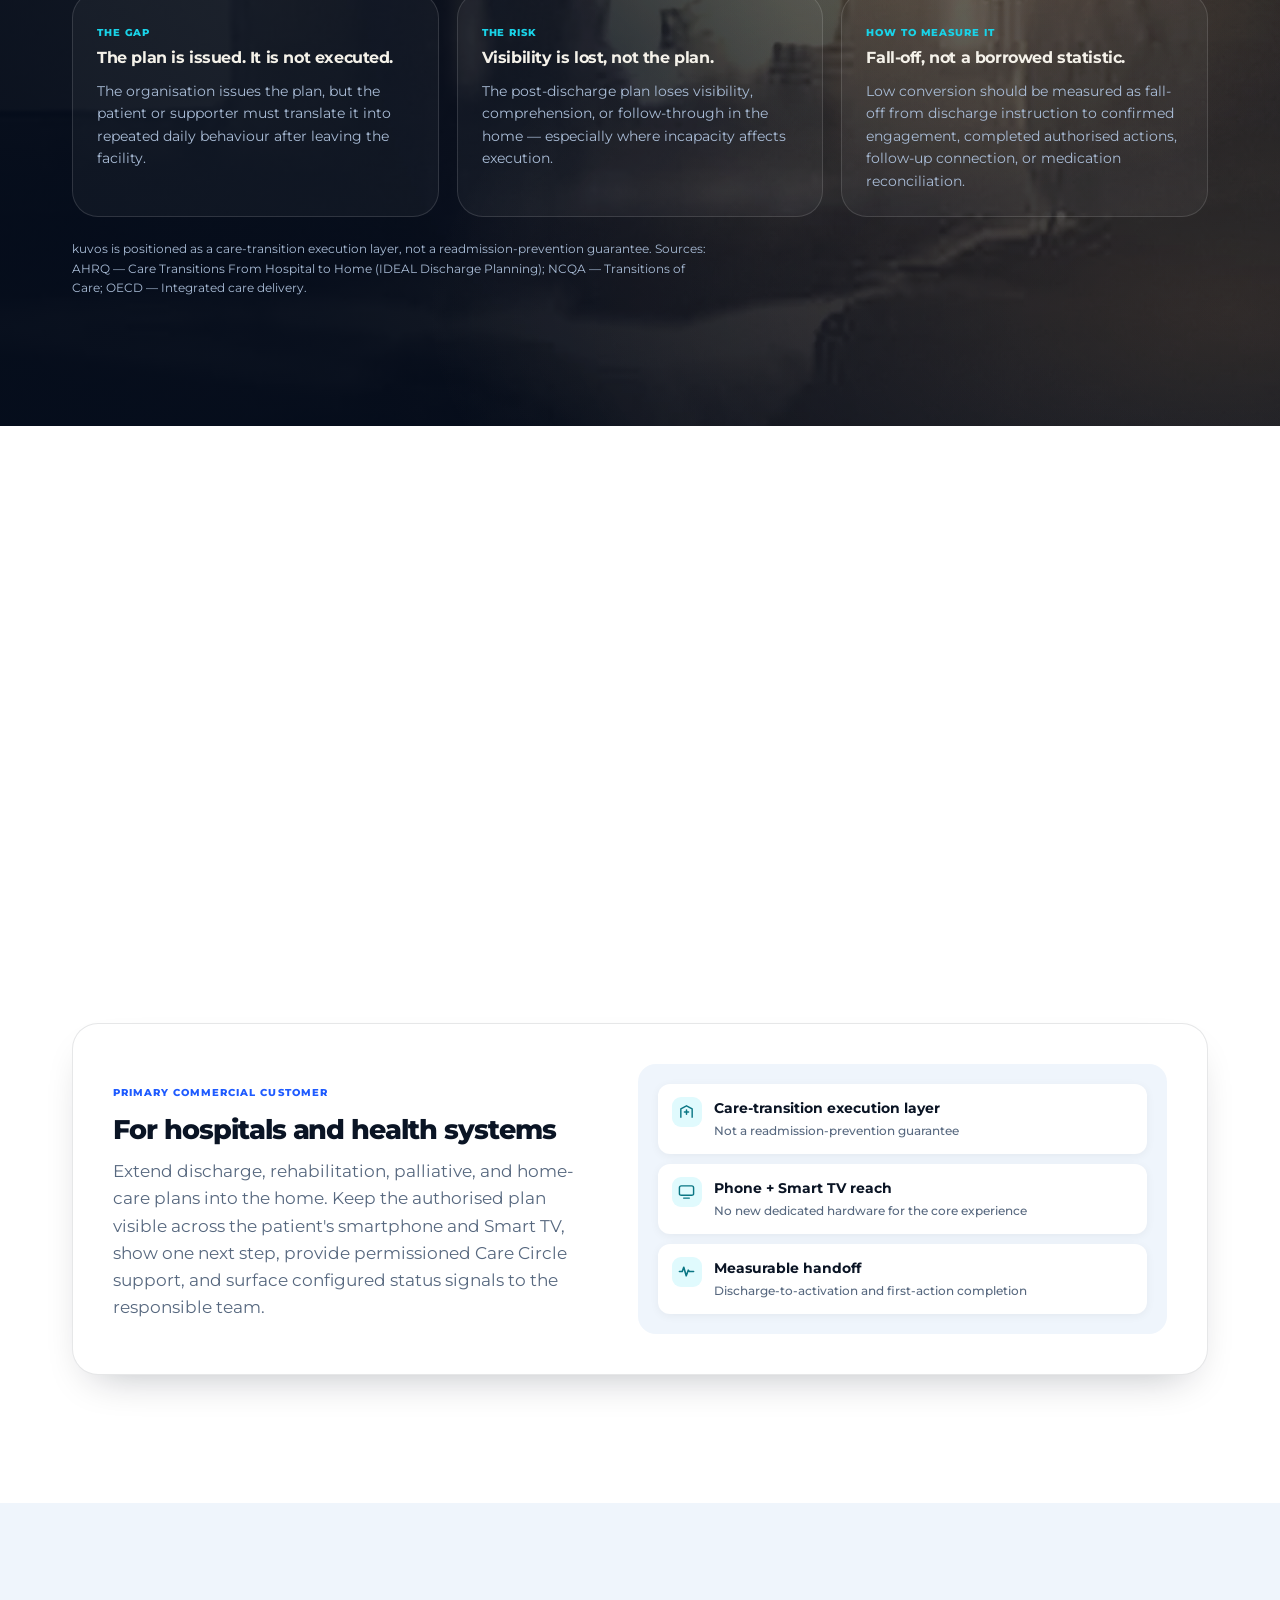
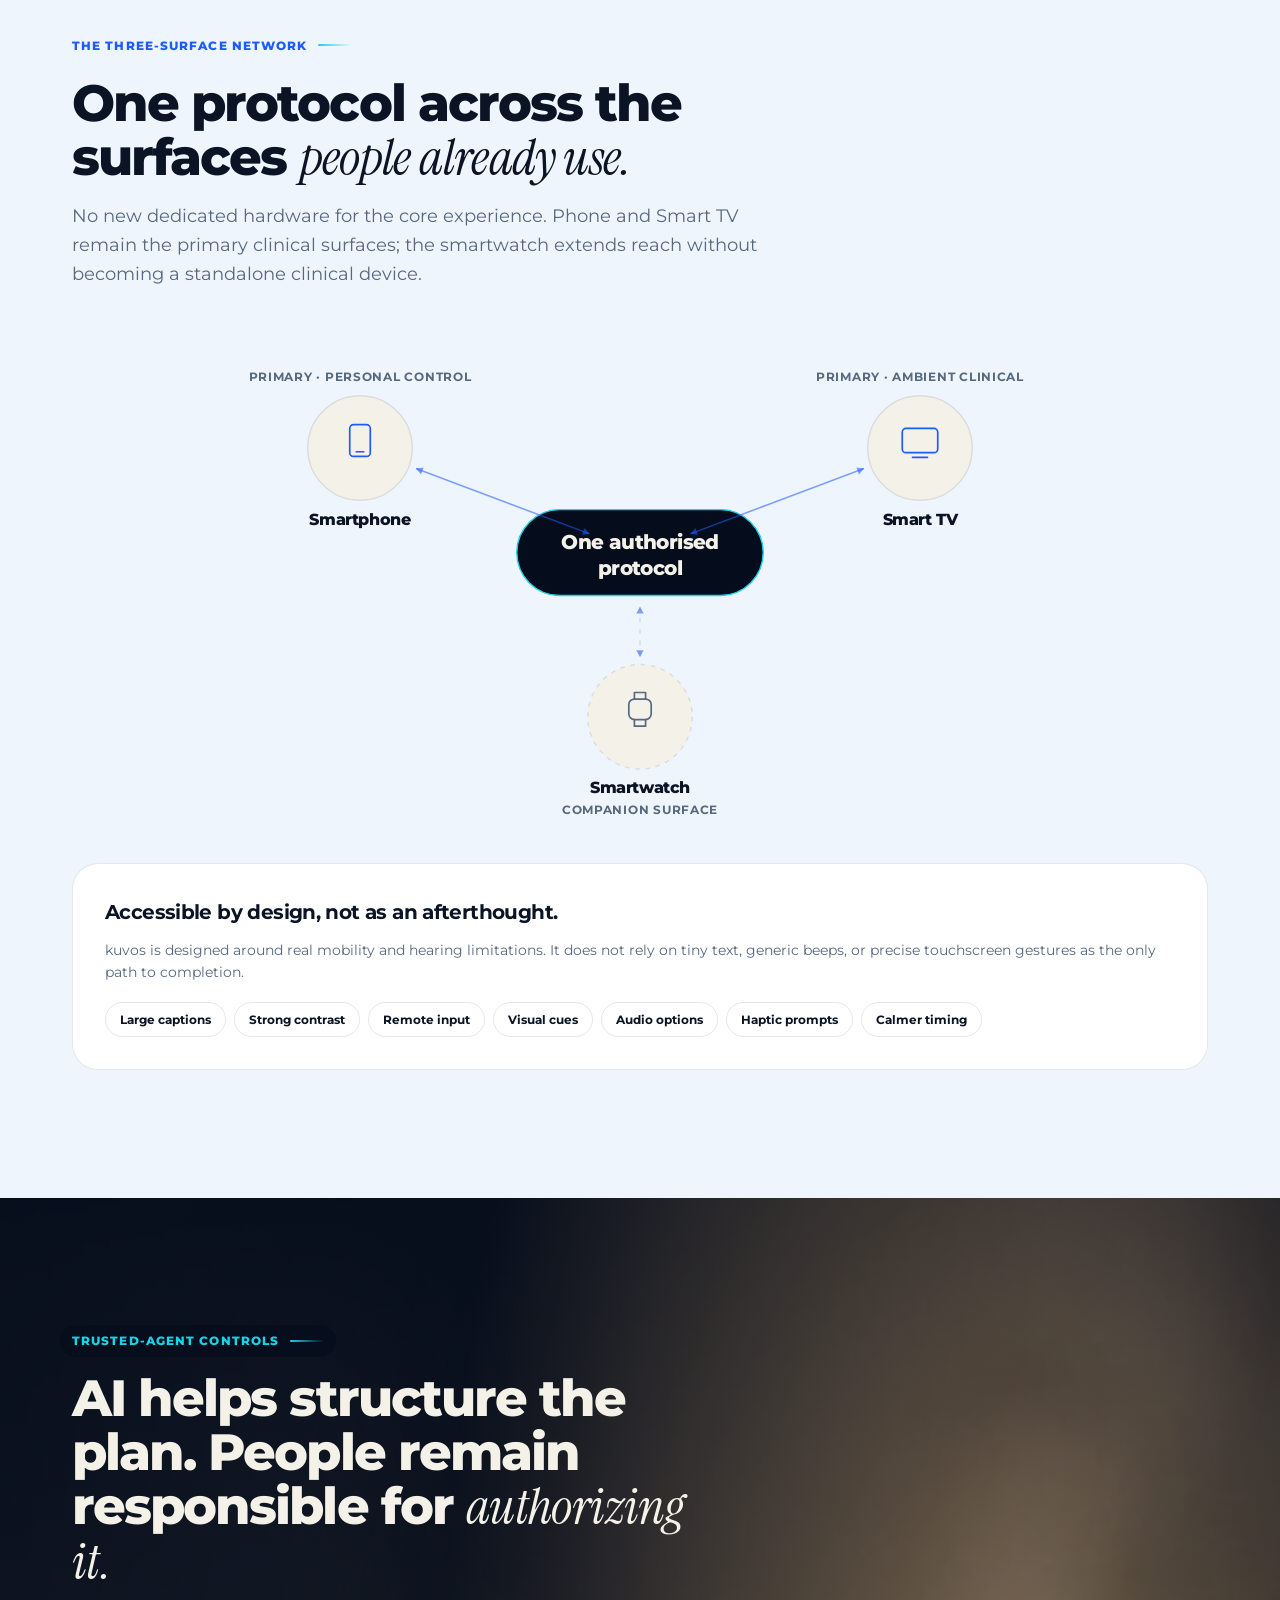
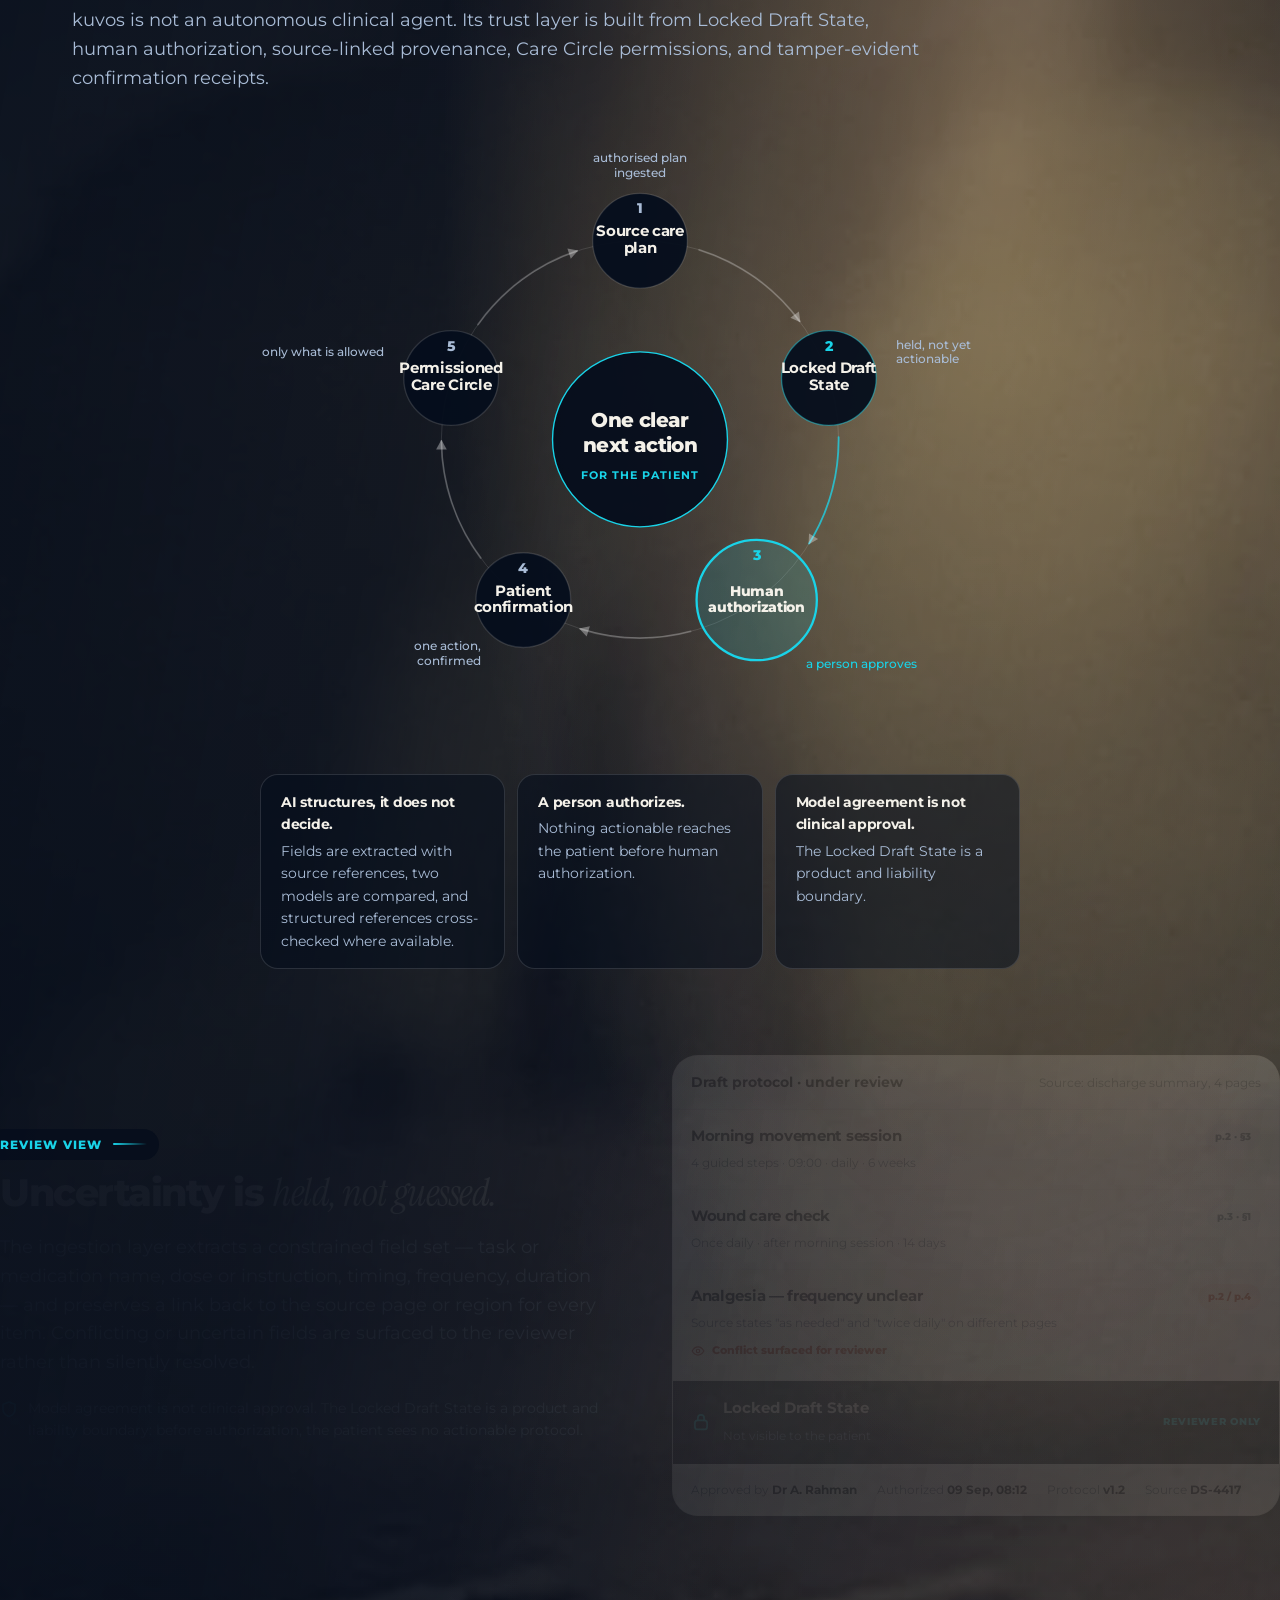
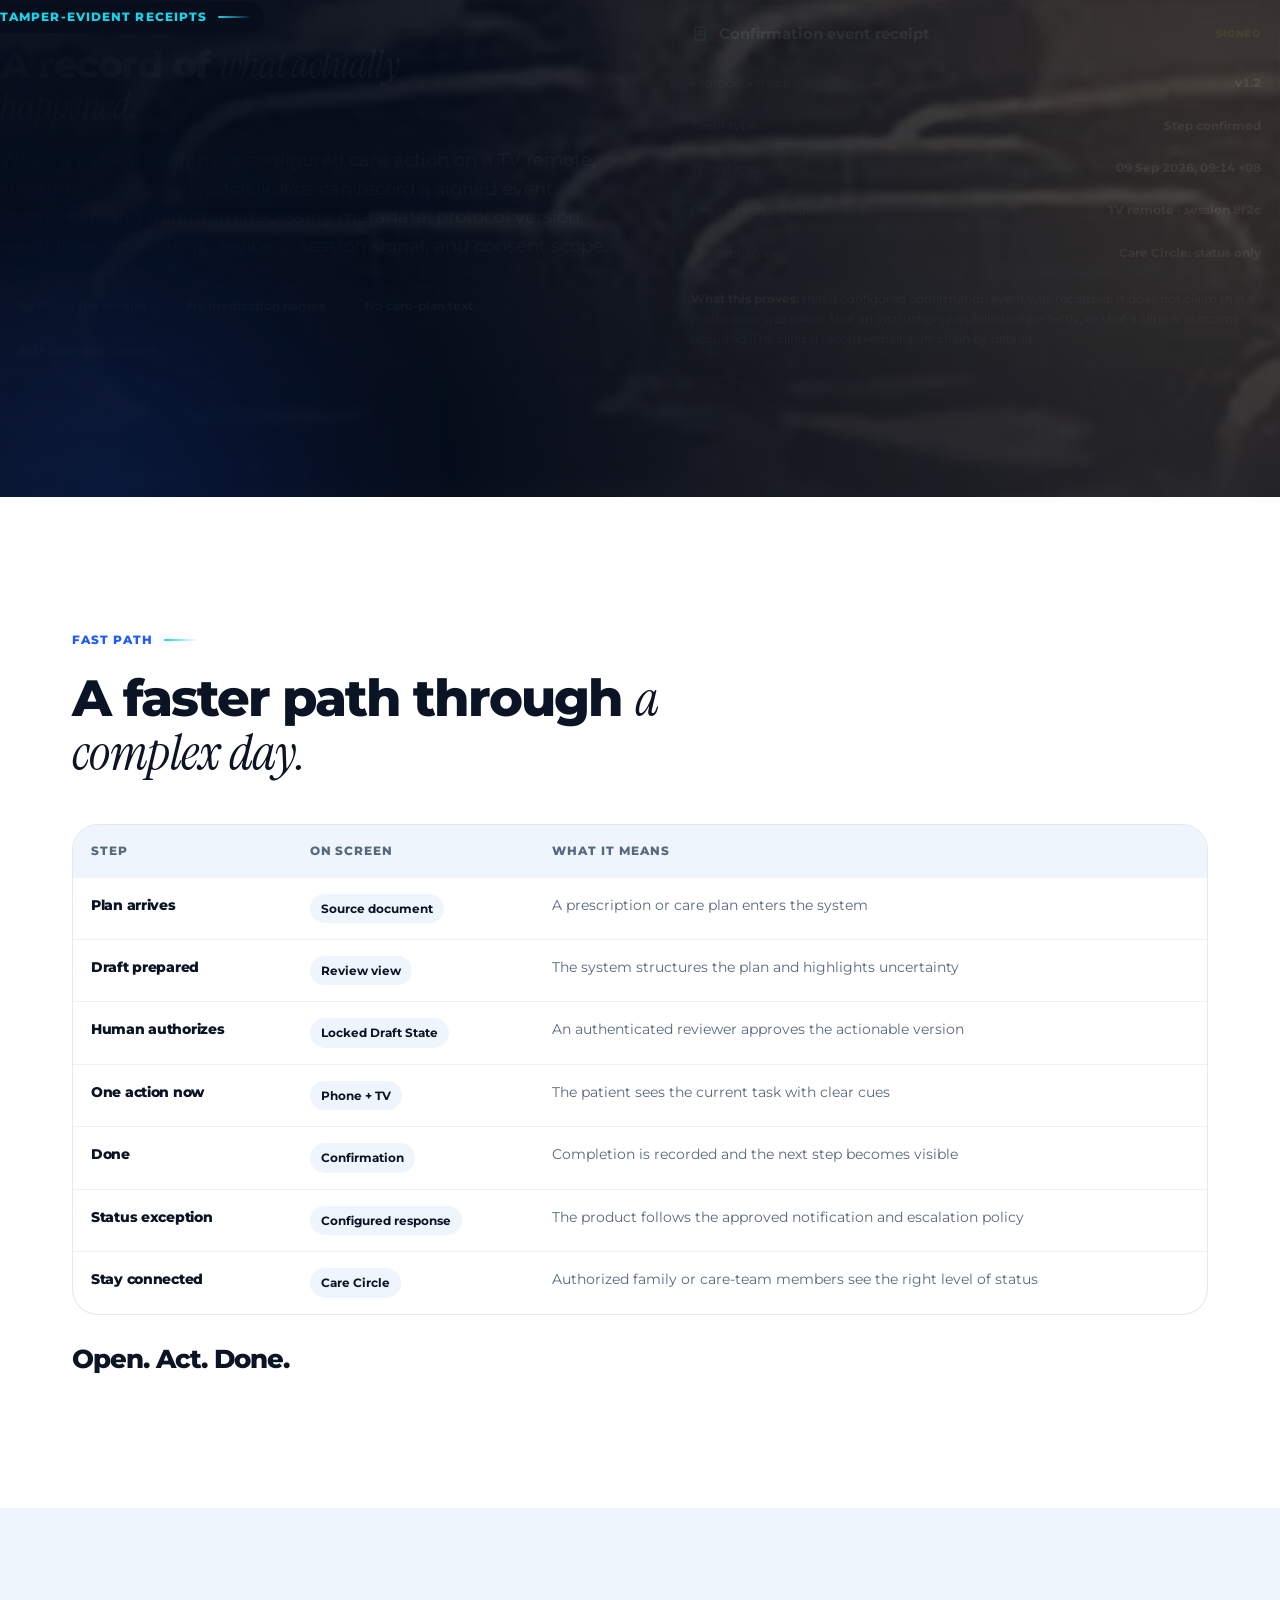
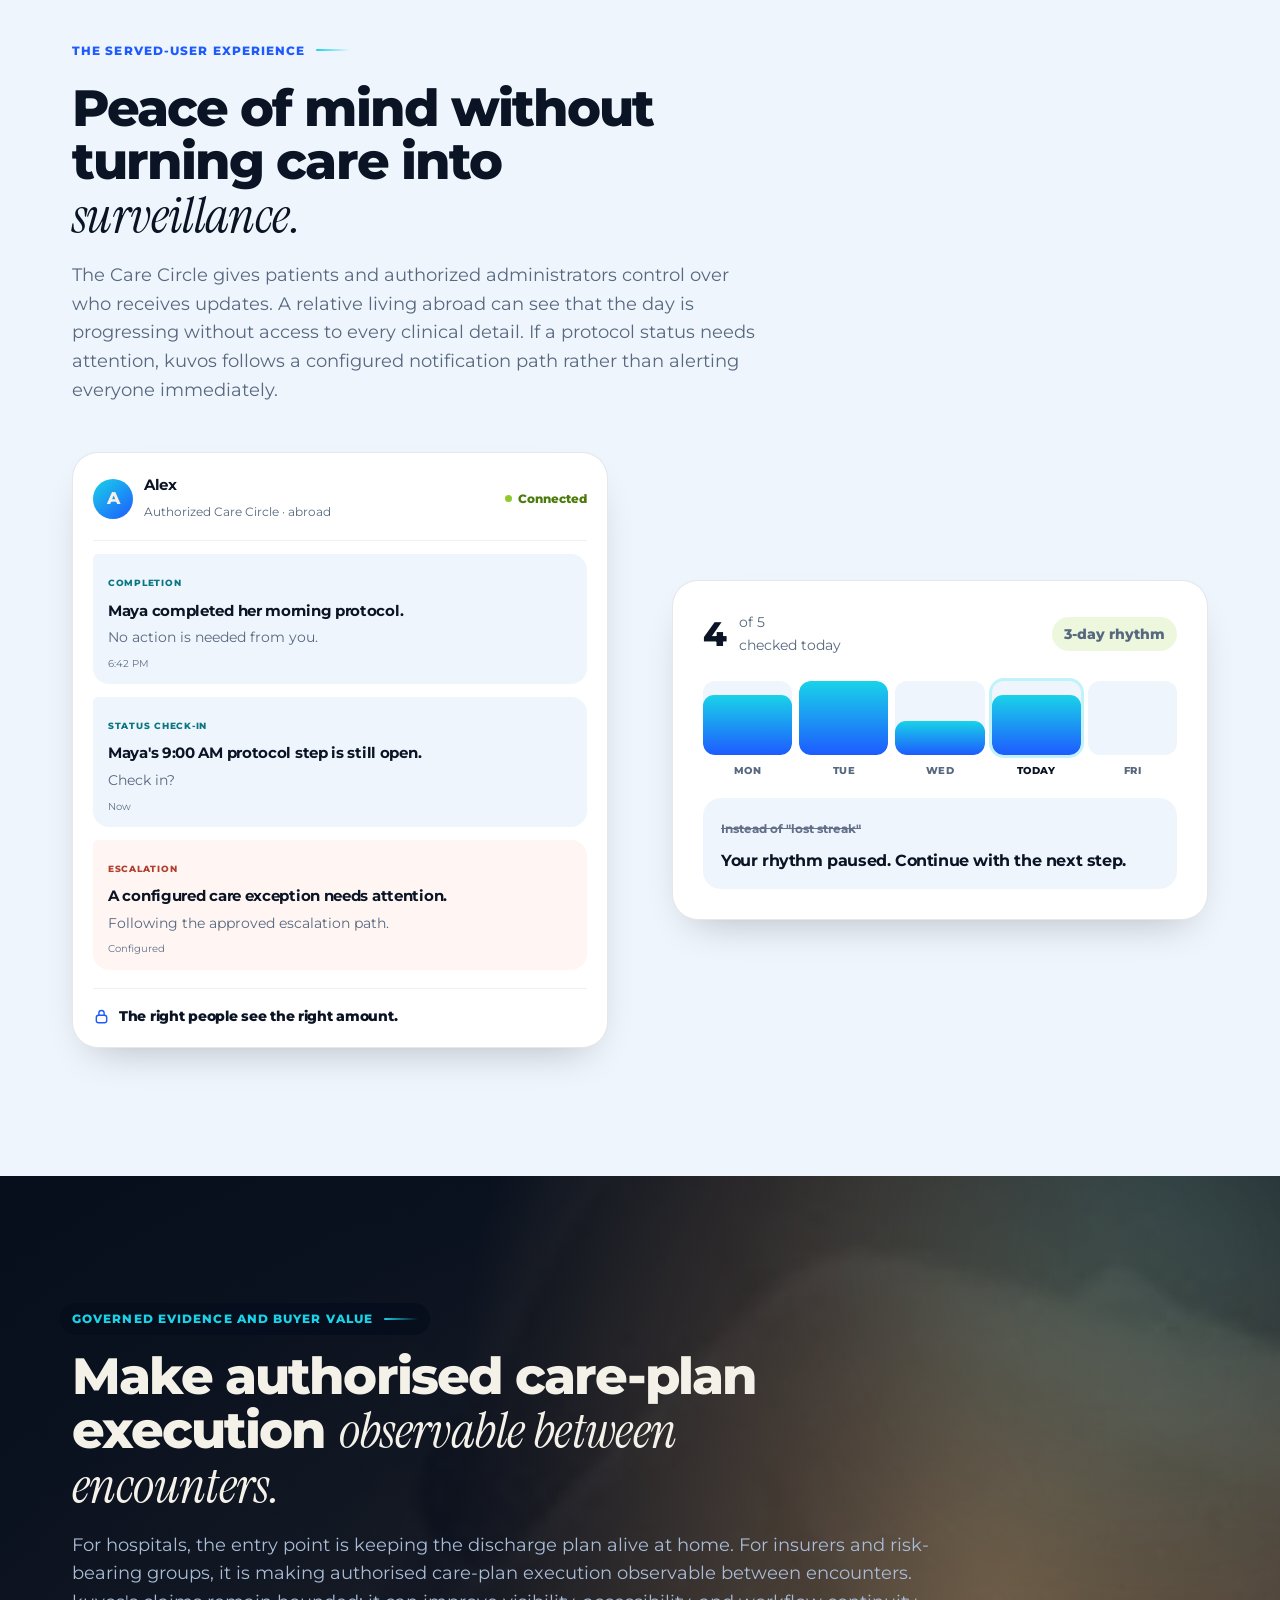
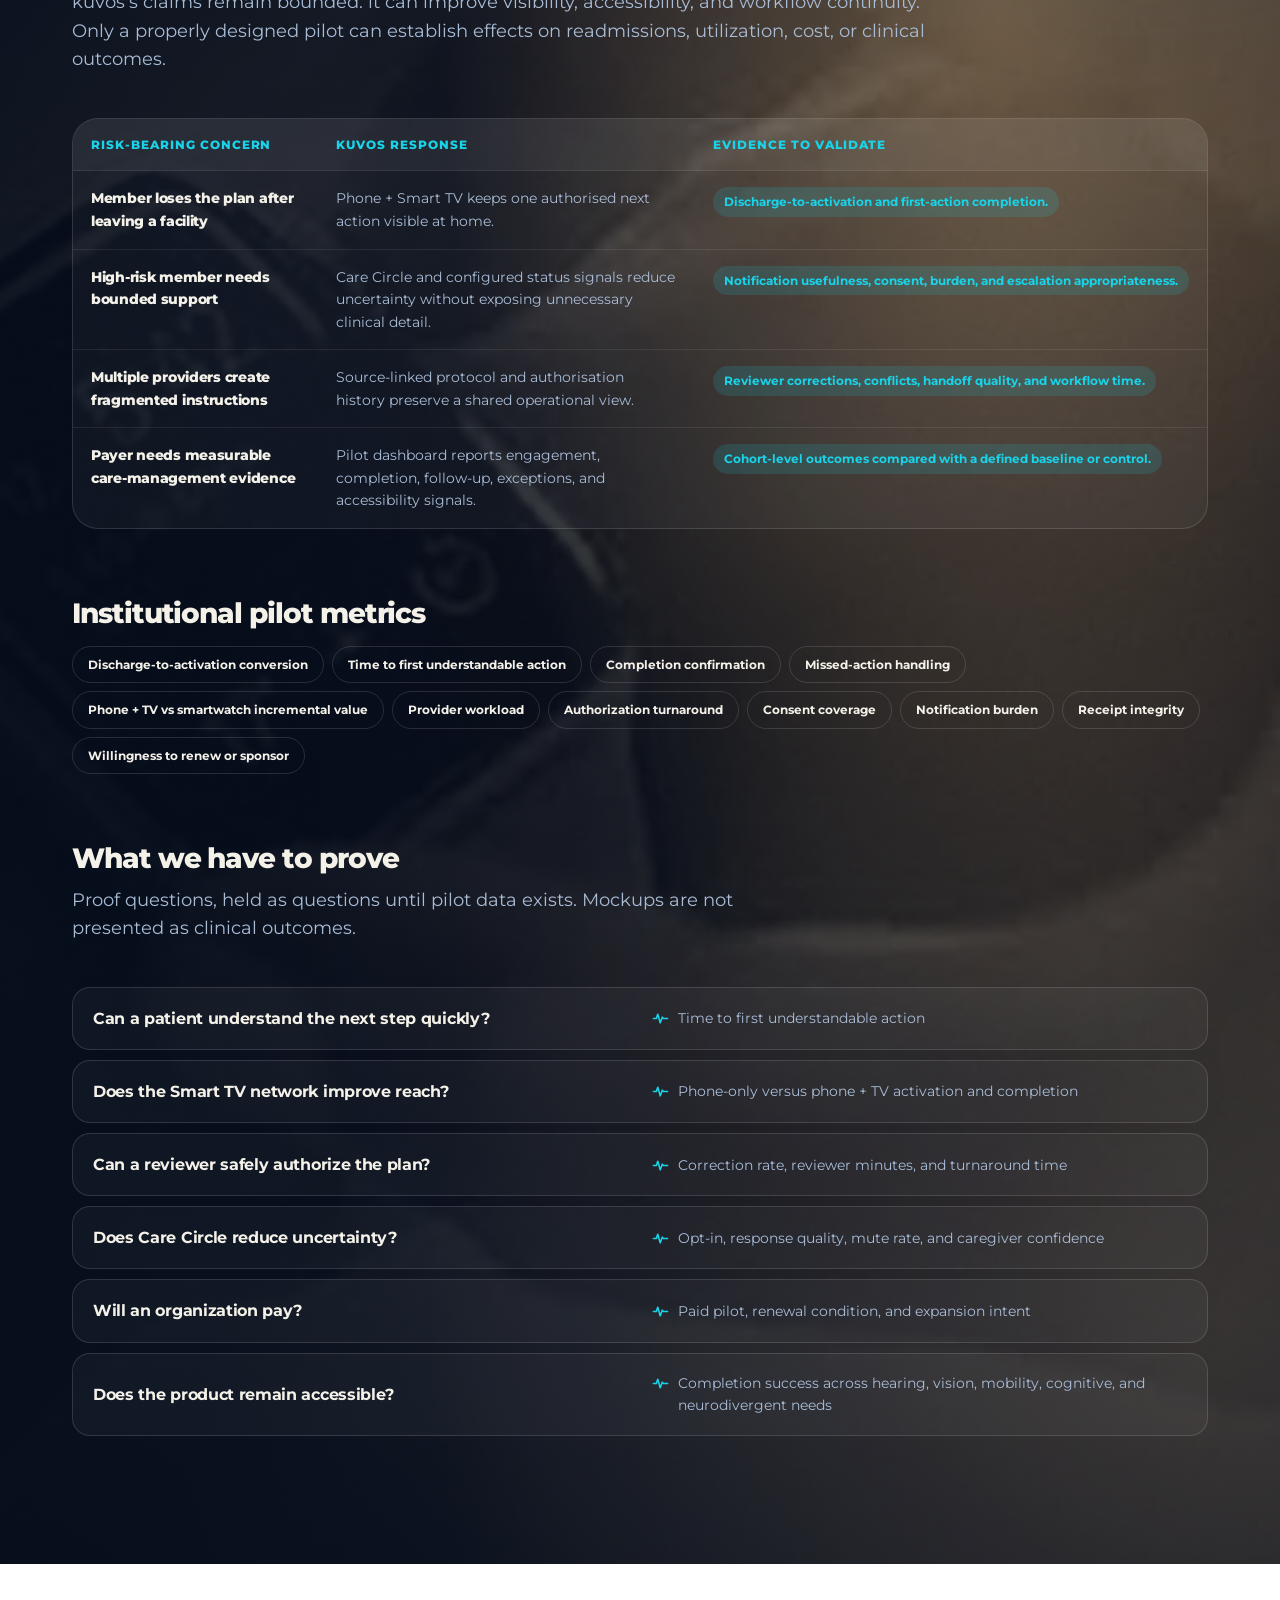
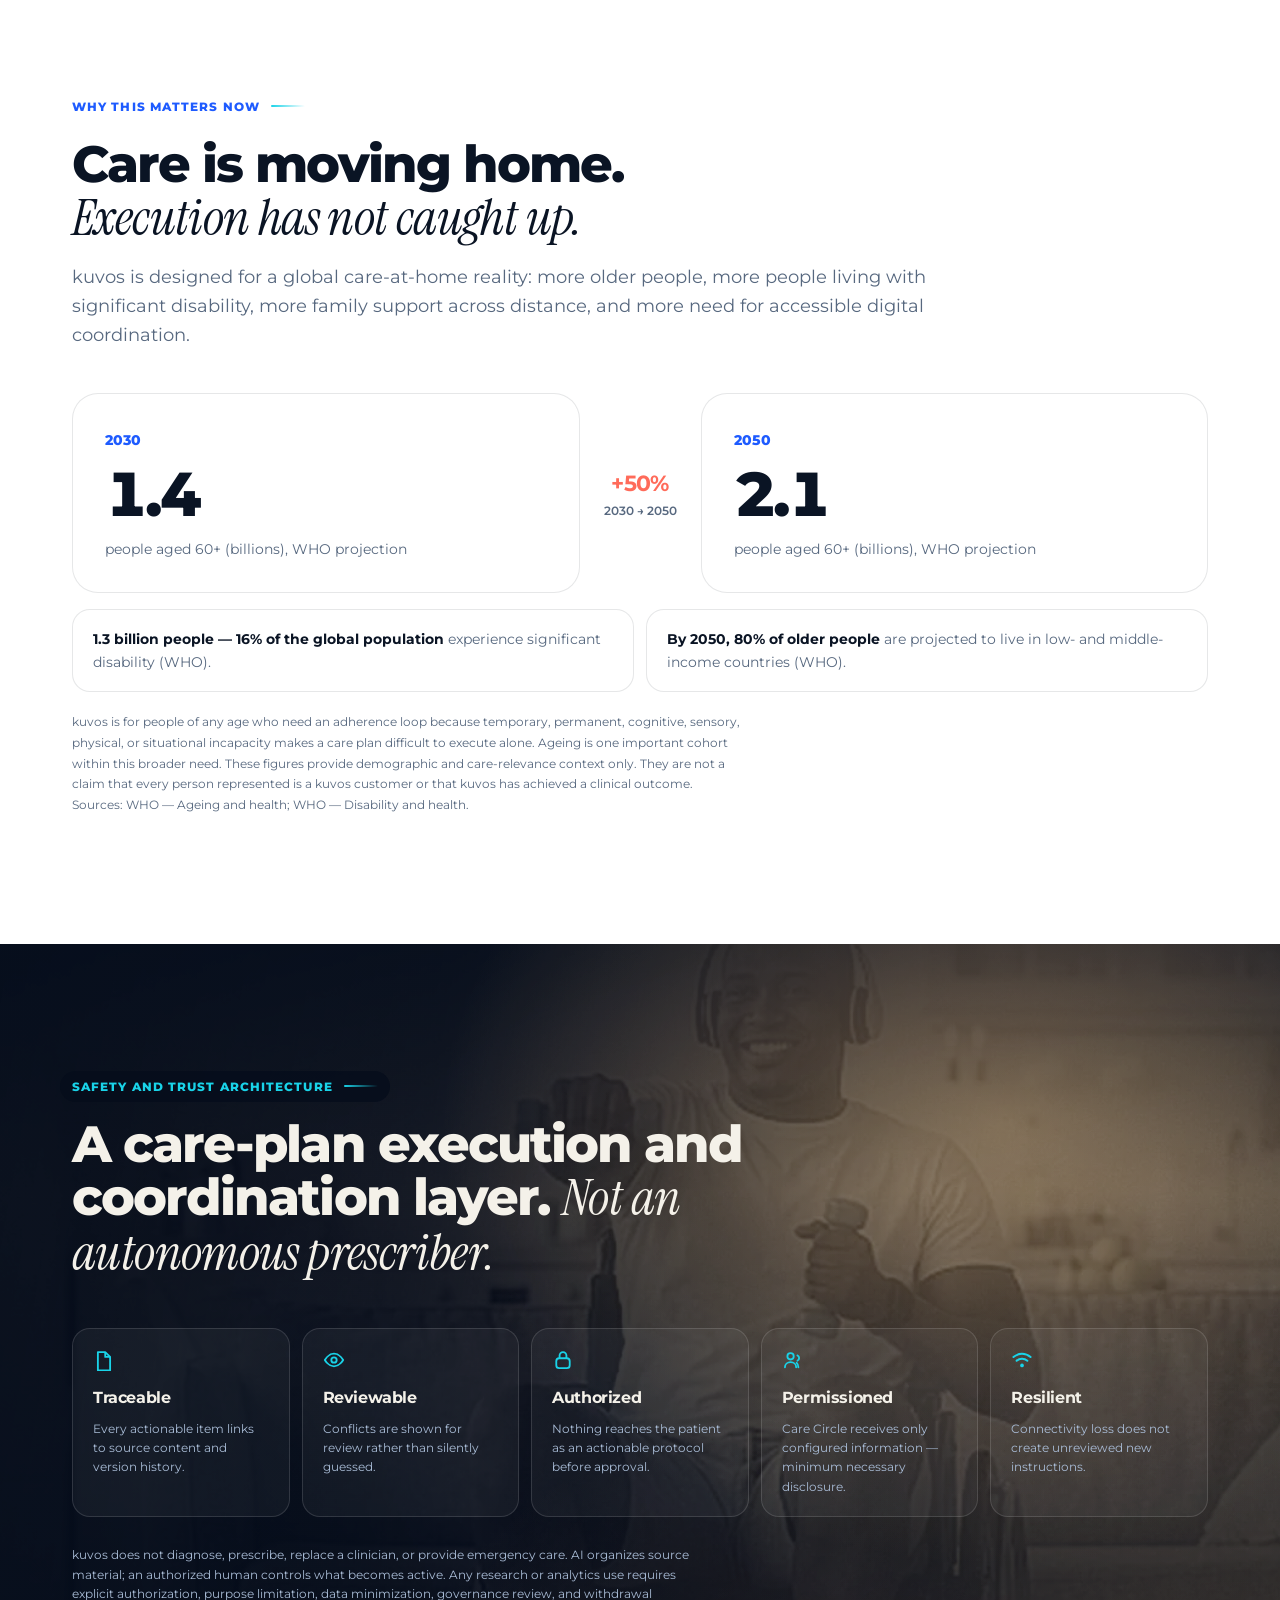
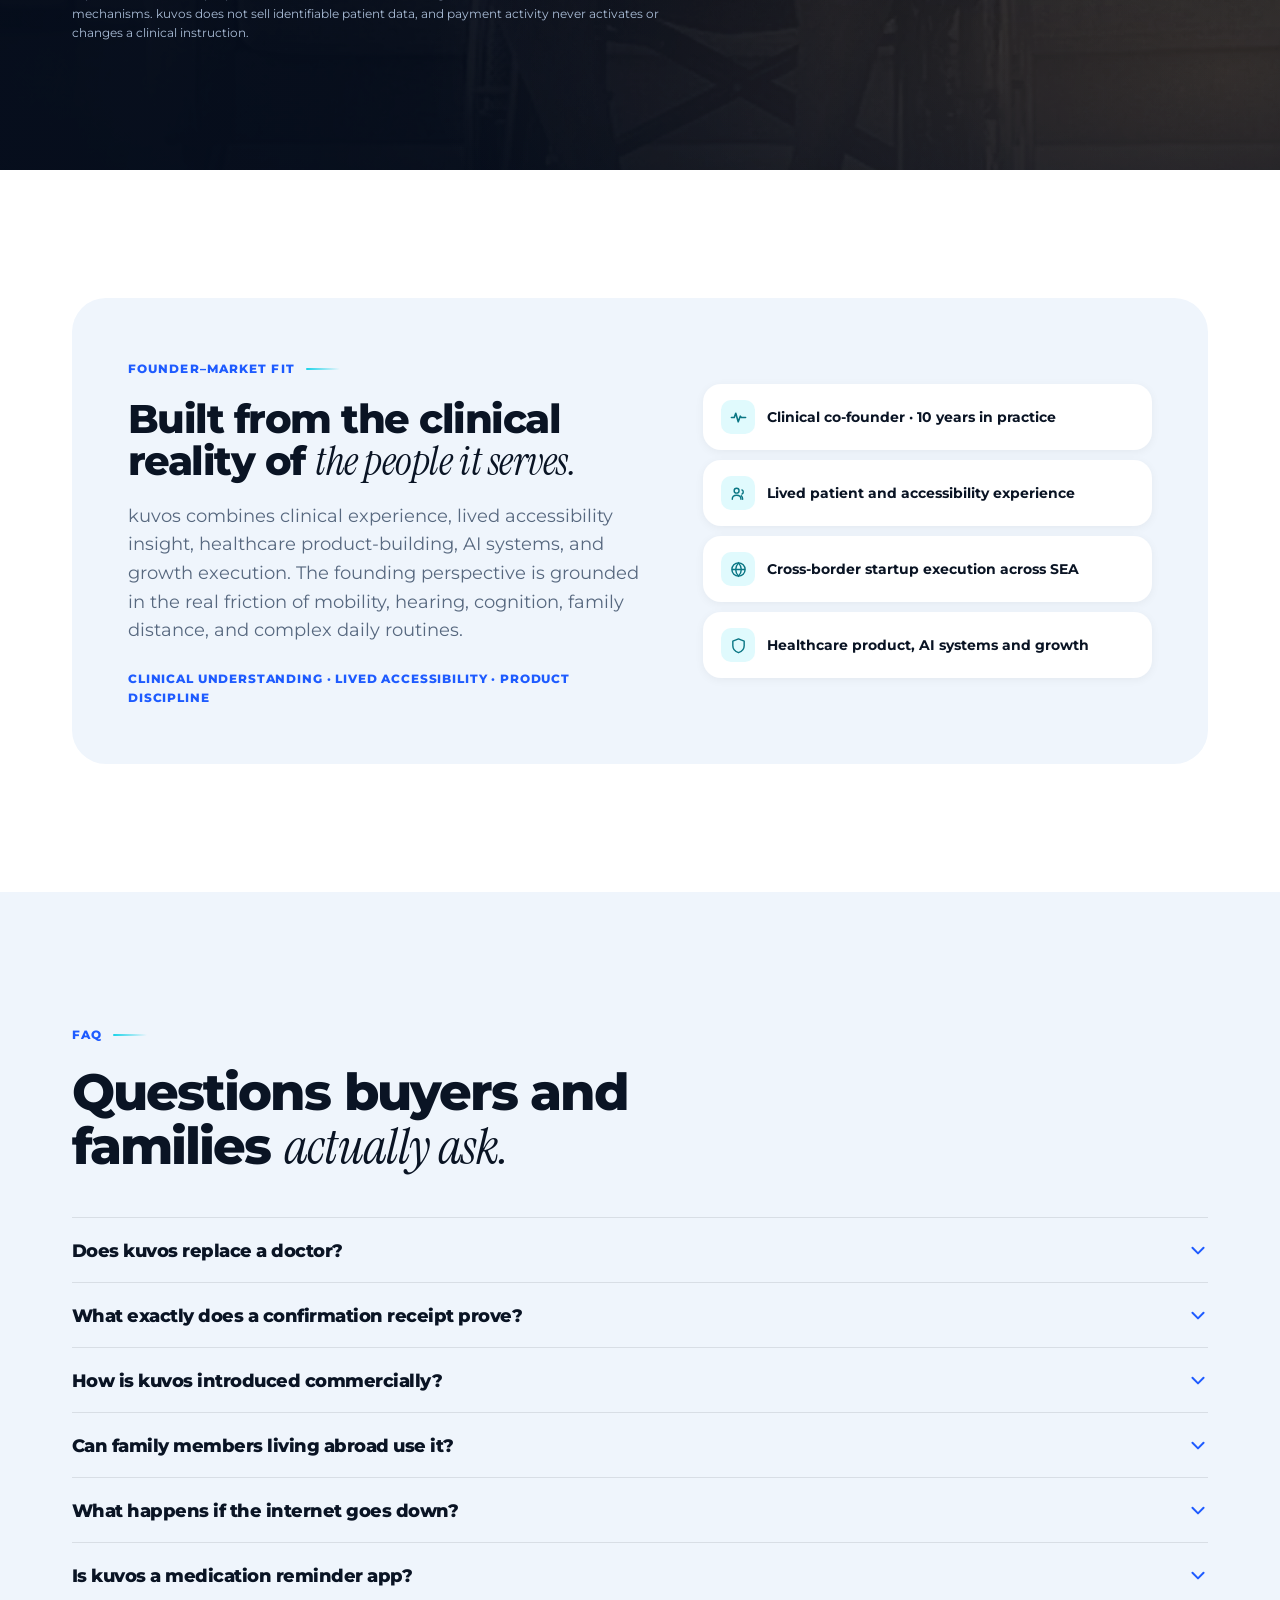
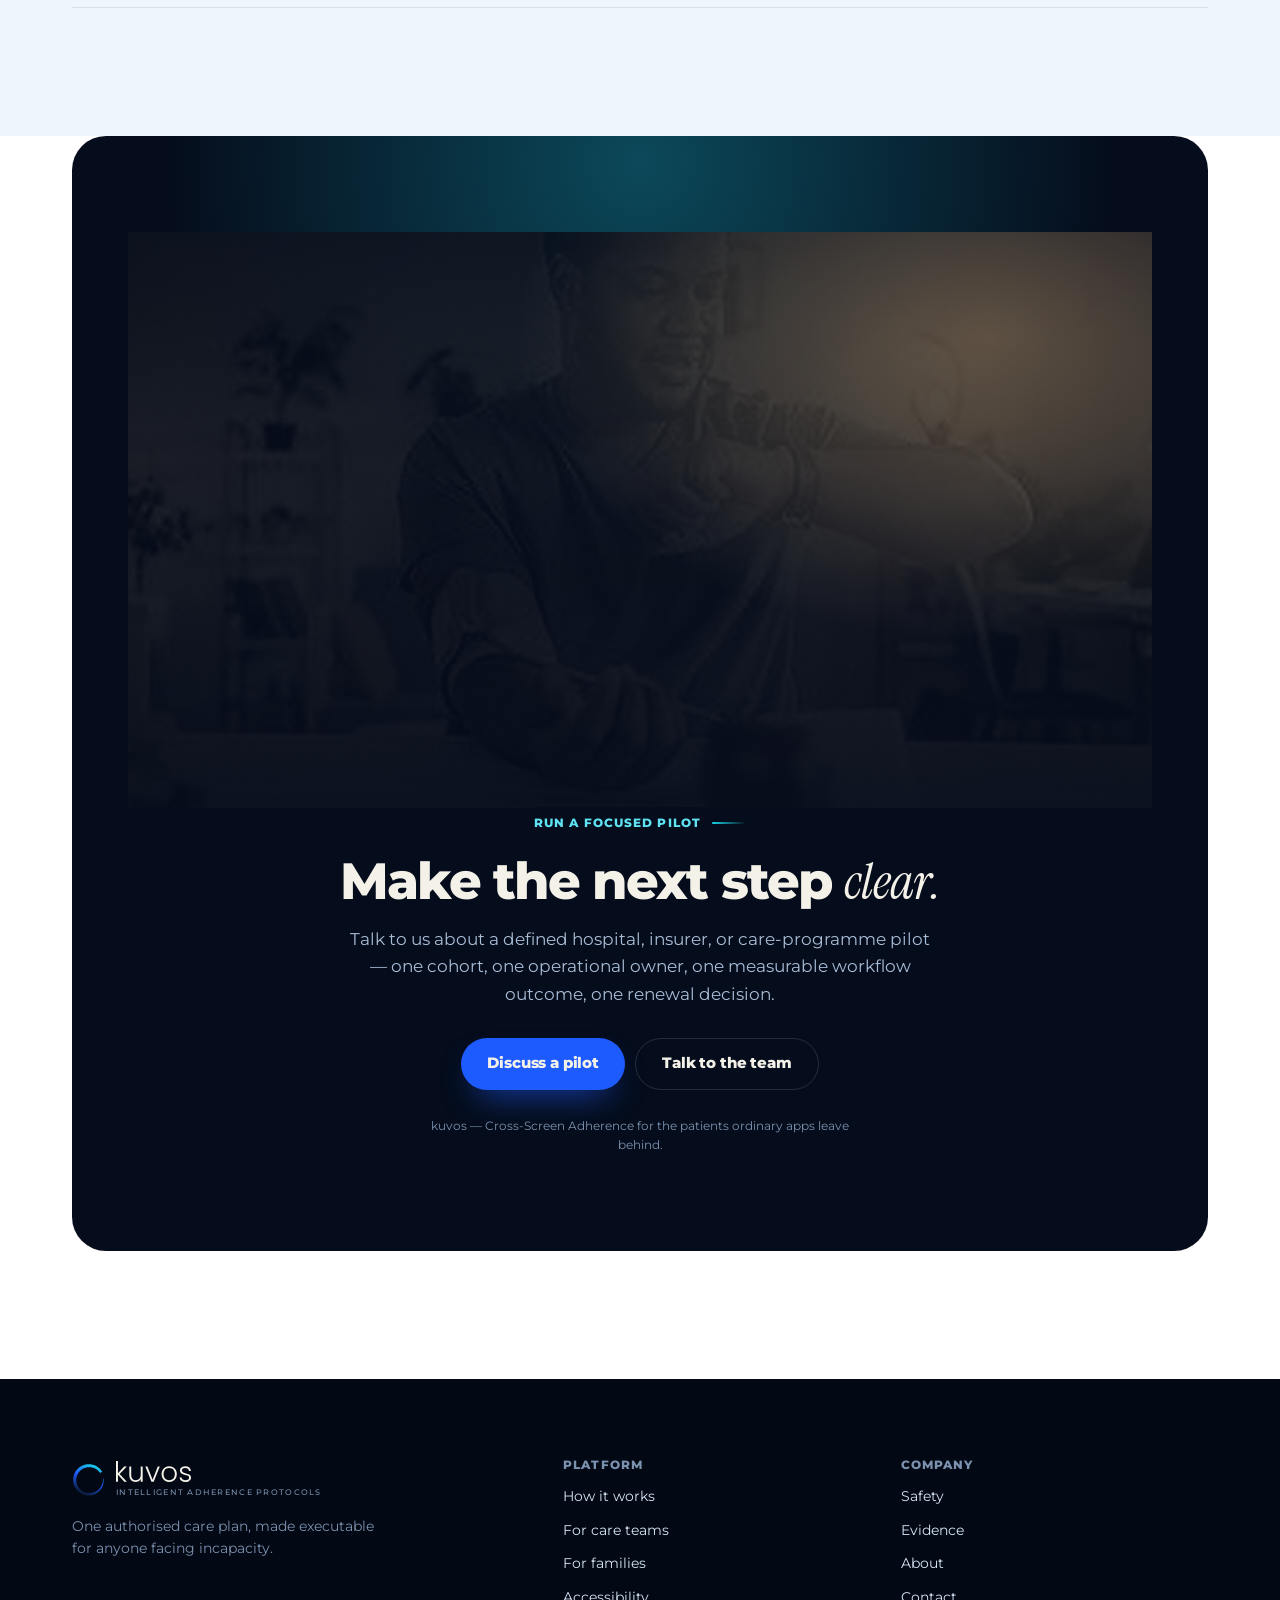
==== commit 474bea84: "Cream type on dark, lowercase brand throughout, and readable diagrams on phones Cream, not white   -" ====
--- a/index.html
+++ b/index.html
@@ -6,22 +6,22 @@
 <meta name="color-scheme" content="light only">
 <meta name="supported-color-schemes" content="light">
 <meta name="theme-color" content="#050D1C">
-<title>Kuvos — A trusted agent layer between the care plan and the home</title>
-<meta name="description" content="Kuvos helps hospitals, insurers, and healthcare-data buyers operate a trusted, cross-screen adherence protocol for people who cannot execute healthcare plans alone.">
+<title>kuvos — A trusted agent layer between the care plan and the home</title>
+<meta name="description" content="kuvos helps hospitals, insurers, and healthcare-data buyers operate a trusted, cross-screen adherence protocol for people who cannot execute healthcare plans alone.">
 <link rel="canonical" href="https://kuvos.vercel.app/">
 
 <!-- social -->
-<meta property="og:site_name" content="Kuvos">
-<meta property="og:title" content="Kuvos — The Cross-Screen Adherence Protocol for care at home">
+<meta property="og:site_name" content="kuvos">
+<meta property="og:title" content="kuvos — The Cross-Screen Adherence Protocol for care at home">
 <meta property="og:description" content="Human-authorized. Accessibility-led. Built for real homes.">
 <meta property="og:type" content="website">
 <meta property="og:url" content="https://kuvos.vercel.app/">
 <meta property="og:image" content="https://kuvos.vercel.app/assets/img/og-card.jpg">
 <meta property="og:image:width" content="1200">
 <meta property="og:image:height" content="630">
-<meta property="og:image:alt" content="Kuvos AI — the Cross-Screen Adherence Protocol for care at home.">
+<meta property="og:image:alt" content="kuvos — the Cross-Screen Adherence Protocol for care at home.">
 <meta name="twitter:card" content="summary_large_image">
-<meta name="twitter:title" content="Kuvos — The Cross-Screen Adherence Protocol for care at home">
+<meta name="twitter:title" content="kuvos — The Cross-Screen Adherence Protocol for care at home">
 <meta name="twitter:description" content="Human-authorized. Accessibility-led. Built for real homes.">
 <meta name="twitter:image" content="https://kuvos.vercel.app/assets/img/og-card.jpg">
 
@@ -40,13 +40,12 @@
 {
   "@context": "https://schema.org",
   "@type": "Organization",
-  "name": "Kuvos",
-  "alternateName": "Kuvos AI",
+  "name": "kuvos",
   "url": "https://kuvos.vercel.app/",
   "logo": "https://kuvos.vercel.app/assets/brand/icon-512.png",
   "image": "https://kuvos.vercel.app/assets/img/og-card.jpg",
   "slogan": "Intelligent Adherence Protocols",
-  "description": "Kuvos is a care-plan execution and coordination layer. It connects smartphone, Smart TV and smartwatch into a Cross-Screen Adherence Protocol that helps anyone with incapacity follow an authorised healthcare plan one step at a time. Kuvos does not diagnose, prescribe, replace a clinician, or provide emergency care.",
+  "description": "kuvos is a care-plan execution and coordination layer. It connects smartphone, Smart TV and smartwatch into a Cross-Screen Adherence Protocol that helps anyone with incapacity follow an authorised healthcare plan one step at a time. kuvos does not diagnose, prescribe, replace a clinician, or provide emergency care.",
   "email": "hello@kuvos.ai",
   "disambiguatingDescription": "B2B healthcare infrastructure and workflow platform for hospitals, insurers and risk-bearing care organisations, and healthcare-data buyers."
 }
@@ -84,7 +83,7 @@
 <!-- ══ header ══ -->
 <header class="hdr" id="hdr">
   <div class="shell hdr-in">
-    <a href="#top" class="logo" aria-label="Kuvos home">
+    <a href="#top" class="logo" aria-label="kuvos home">
       <svg class="ring" viewBox="0 0 100 100" aria-hidden="true"><use href="#mark"/></svg>
       <span class="logo-txt"><svg class="wm" viewBox="0 0 268 75" role="img" aria-label="kuvos" focusable="false"><use href="#wordmark"/></svg><small>INTELLIGENT ADHERENCE PROTOCOLS</small></span>
     </a>
@@ -127,9 +126,9 @@
         <span class="ln"><span>Adherence Protocol for</span></span>
         <span class="ln"><span><em>Home Care Continuity.</em></span></span>
       </h1>
-      <p class="hero-sub">Kuvos turns complex prescriptions and care plans into a clear, timed protocol across smartphone, Smart TV, and smartwatch surfaces — so hospitals, insurers, and care teams can keep an authorised plan alive after the patient goes home.</p>
+      <p class="hero-sub">kuvos turns complex prescriptions and care plans into a clear, timed protocol across smartphone, Smart TV, and smartwatch surfaces — so hospitals, insurers, and care teams can keep an authorised plan alive after the patient goes home.</p>
       <div class="hero-btns">
-        <a href="#controls" class="btn btn-p">See how Kuvos works</a>
+        <a href="#controls" class="btn btn-p">See how kuvos works</a>
         <a href="#pilot" class="btn btn-o">Talk to the team</a>
       </div>
       <p class="trustline">Human-authorized. <span>Accessibility-led.</span> Built for real homes.</p>
@@ -217,7 +216,7 @@
       <div class="gapc rv rv-1"><span>The risk</span><b>Visibility is lost, not the plan.</b><p>The post-discharge plan loses visibility, comprehension, or follow-through in the home — especially where incapacity affects execution.</p></div>
       <div class="gapc rv rv-2"><span>How to measure it</span><b>Fall-off, not a borrowed statistic.</b><p>Low conversion should be measured as fall-off from discharge instruction to confirmed engagement, completed authorised actions, follow-up connection, or medication reconciliation.</p></div>
     </div>
-    <p class="refline">Kuvos is positioned as a care-transition execution layer, not a readmission-prevention guarantee. Sources: AHRQ — Care Transitions From Hospital to Home (IDEAL Discharge Planning); NCQA — Transitions of Care; OECD — Integrated care delivery.</p>
+    <p class="refline">kuvos is positioned as a care-transition execution layer, not a readmission-prevention guarantee. Sources: AHRQ — Care Transitions From Hospital to Home (IDEAL Discharge Planning); NCQA — Transitions of Care; OECD — Integrated care delivery.</p>
   </div>
 </section>
 
@@ -225,9 +224,9 @@
 <section class="sect" id="buyers">
   <div class="shell">
     <div class="head rv">
-      <span class="eyebrow">Who Kuvos is for</span>
+      <span class="eyebrow">Who kuvos is for</span>
       <h2>A trusted protocol for institutions responsible for <em>continuity of care.</em></h2>
-      <p class="lede">Hospitals, insurers, and healthcare-data buyers use Kuvos to extend authorised care plans into the home, support defined high-need populations, and access governed confirmation-event data under explicit permissions. Patients and care circles are the secondary served users whose experience generates the operational value.</p>
+      <p class="lede">Hospitals, insurers, and healthcare-data buyers use kuvos to extend authorised care plans into the home, support defined high-need populations, and access governed confirmation-event data under explicit permissions. Patients and care circles are the secondary served users whose experience generates the operational value.</p>
     </div>
     <div class="tabs rv" role="tablist" id="buyerTabs"></div>
     <div class="buyer rv" id="buyerPanel" role="tabpanel" tabindex="0"></div>
@@ -271,9 +270,36 @@
         <text class="net-sub" x="450" y="512">companion surface</text>
       </g>
     </svg>
+    <svg class="net-tall" viewBox="0 0 420 408" role="img" aria-labelledby="ntTitle ntDesc" focusable="false">
+      <title id="ntTitle">The three-surface network</title>
+      <desc id="ntDesc">One authorised protocol reaches the patient on three surfaces: the smartphone and the Smart TV as primary surfaces, and the smartwatch as a companion that extends reach without becoming a standalone clinical device.</desc>
+      <rect class="net-core" x="70" y="6" width="280" height="62" rx="31"/>
+      <text class="net-core-t tall" x="210" y="39">One authorised protocol</text>
+      <path class="net-link primary" d="M 58 76 L 58 98"/>
+      <g class="net-node primary">
+        <circle class="net-disc" cx="58" cy="138" r="34"/>
+        <g class="net-icon" transform="translate(58 138)"><rect x="-9" y="-14" width="18" height="28" rx="3.5"/><path d="M-3.5 10h7"/></g>
+        <text class="net-label tall" x="108" y="134">Smartphone</text>
+        <text class="net-sub tall" x="108" y="158">primary · personal control</text>
+      </g>
+      <path class="net-link primary" d="M 58 178 L 58 198"/>
+      <g class="net-node primary">
+        <circle class="net-disc" cx="58" cy="238" r="34"/>
+        <g class="net-icon" transform="translate(58 238)"><rect x="-15" y="-11" width="30" height="21" rx="3.5"/><path d="M-6 14h12"/></g>
+        <text class="net-label tall" x="108" y="234">Smart TV</text>
+        <text class="net-sub tall" x="108" y="258">primary · ambient clinical</text>
+      </g>
+      <path class="net-link companion" d="M 58 278 L 58 298"/>
+      <g class="net-node companion">
+        <circle class="net-disc" cx="58" cy="338" r="34"/>
+        <g class="net-icon" transform="translate(58 338)"><rect x="-10" y="-9" width="20" height="18" rx="5"/><path d="M-5 -9v-6h10v6M-5 9v6h10v-6"/></g>
+        <text class="net-label tall" x="108" y="334">Smartwatch</text>
+        <text class="net-sub tall" x="108" y="358">companion surface</text>
+      </g>
+    </svg>
     <div class="a11y rv">
       <b>Accessible by design, not as an afterthought.</b>
-      <p>Kuvos is designed around real mobility and hearing limitations. It does not rely on tiny text, generic beeps, or precise touchscreen gestures as the only path to completion.</p>
+      <p>kuvos is designed around real mobility and hearing limitations. It does not rely on tiny text, generic beeps, or precise touchscreen gestures as the only path to completion.</p>
       <div class="a11y-row">
         <span>Large captions</span><span>Strong contrast</span><span>Remote input</span><span>Visual cues</span>
         <span>Audio options</span><span>Haptic prompts</span><span>Calmer timing</span>
@@ -290,7 +316,7 @@
     <div class="head rv">
       <span class="eyebrow">Trusted-agent controls</span>
       <h2>AI helps structure the plan. People remain responsible for <em>authorizing it.</em></h2>
-      <p class="lede wide">Kuvos is not an autonomous clinical agent. Its trust layer is built from Locked Draft State, human authorization, source-linked provenance, Care Circle permissions, and tamper-evident confirmation receipts.</p>
+      <p class="lede wide">kuvos is not an autonomous clinical agent. Its trust layer is built from Locked Draft State, human authorization, source-linked provenance, Care Circle permissions, and tamper-evident confirmation receipts.</p>
     </div>
 
     <svg class="wheel" viewBox="0 0 900 640" role="img" aria-labelledby="wheelTitle wheelDesc" focusable="false">
@@ -350,6 +376,48 @@
         <text class="wheel-sub" x="168.5" y="230.5" text-anchor="end">only what is allowed</text>
       </g>
     </svg>
+    <svg class="wheel-tall" viewBox="0 0 420 624" role="img" aria-labelledby="wtTitle wtDesc" focusable="false">
+      <title id="wtTitle">The care-plan flywheel</title>
+      <desc id="wtDesc">Five stages in a loop: a source care plan is ingested, held in a Locked Draft State, authorised by a person, confirmed by the patient as one clear next action, and shared with a permissioned Care Circle, which feeds the next plan.</desc>
+      <defs><marker id="wtArrow" viewBox="0 0 12 12" refX="9" refY="6" markerWidth="6" markerHeight="6" orient="auto-start-reverse"><path d="M1 1 L10 6 L1 11 z" class="wheel-arrowhead"/></marker></defs>
+      <path class="wheel-arc" d="M 58 98 L 58 126" marker-end="url(#wtArrow)"/>
+      <g class="wheel-node plain">
+        <circle class="wheel-disc" cx="58" cy="62" r="30"/>
+        <text class="wheel-num tall" x="58" y="70">1</text>
+        <text class="wheel-label tall" x="108" y="58">Source care plan</text>
+        <text class="wheel-sub tall" x="108" y="82">authorised plan ingested</text>
+      </g>
+      <path class="wheel-arc lit" d="M 58 202 L 58 224" marker-end="url(#wtArrow)"/>
+      <g class="wheel-node guard">
+        <circle class="wheel-disc" cx="58" cy="166" r="30"/>
+        <text class="wheel-num tall" x="58" y="174">2</text>
+        <text class="wheel-label tall" x="108" y="162">Locked Draft State</text>
+        <text class="wheel-sub tall" x="108" y="186">held, not yet actionable</text>
+      </g>
+      <path class="wheel-arc" d="M 58 312 L 58 334" marker-end="url(#wtArrow)"/>
+      <g class="wheel-node auth">
+        <circle class="wheel-disc" cx="58" cy="270" r="36"/>
+        <text class="wheel-num tall" x="58" y="278">3</text>
+        <text class="wheel-label tall" x="114" y="266">Human authorization</text>
+        <text class="wheel-sub tall" x="114" y="290">a person approves</text>
+      </g>
+      <path class="wheel-arc" d="M 58 410 L 58 438" marker-end="url(#wtArrow)"/>
+      <g class="wheel-node plain">
+        <circle class="wheel-disc" cx="58" cy="374" r="30"/>
+        <text class="wheel-num tall" x="58" y="382">4</text>
+        <text class="wheel-label tall" x="108" y="370">Patient confirmation</text>
+        <text class="wheel-sub tall" x="108" y="394">one action, confirmed</text>
+      </g>
+      <g class="wheel-node plain">
+        <circle class="wheel-disc" cx="58" cy="478" r="30"/>
+        <text class="wheel-num tall" x="58" y="486">5</text>
+        <text class="wheel-label tall" x="108" y="474">Permissioned Care Circle</text>
+        <text class="wheel-sub tall" x="108" y="498">only what is allowed</text>
+      </g>
+      <path class="wheel-arc loop" d="M 58 514 C 14 558, 14 12, 58 30" marker-end="url(#wtArrow)"/>
+      <text class="wheel-core-t tall" x="210" y="570">One clear next action</text>
+      <text class="wheel-core-s tall" x="210" y="594">for the patient</text>
+    </svg>
 
     <!-- The flywheel is the picture; these two sentences are load-bearing for
          claim discipline (bible §3) and must travel with it. -->
@@ -421,7 +489,7 @@
       <div class="rv">
         <span class="eyebrow">Tamper-evident receipts</span>
         <h2>A record of <em>what actually happened.</em></h2>
-        <p class="lede">When a patient confirms a configured care action on a TV remote, smartphone, or smartwatch, Kuvos can record a signed event receipt carrying minimum necessary metadata: protocol version, event type, timestamp, device or session signal, and consent scope.</p>
+        <p class="lede">When a patient confirms a configured care action on a TV remote, smartphone, or smartwatch, kuvos can record a signed event receipt carrying minimum necessary metadata: protocol version, event type, timestamp, device or session signal, and consent scope.</p>
         <div class="metrics">
           <span>No PHI in the receipt</span><span>No medication names</span><span>No care-plan text</span><span>Withdrawable consent</span>
         </div>
@@ -453,7 +521,7 @@
     <div class="head rv">
       <span class="eyebrow">The served-user experience</span>
       <h2>Peace of mind without turning care into <em>surveillance.</em></h2>
-      <p class="lede">The Care Circle gives patients and authorized administrators control over who receives updates. A relative living abroad can see that the day is progressing without access to every clinical detail. If a protocol status needs attention, Kuvos follows a configured notification path rather than alerting everyone immediately.</p>
+      <p class="lede">The Care Circle gives patients and authorized administrators control over who receives updates. A relative living abroad can see that the day is progressing without access to every clinical detail. If a protocol status needs attention, kuvos follows a configured notification path rather than alerting everyone immediately.</p>
     </div>
     <div class="split">
       <div class="rv">
@@ -500,12 +568,12 @@
     <div class="head rv">
       <span class="eyebrow">Governed evidence and buyer value</span>
       <h2>Make authorised care-plan execution <em>observable between encounters.</em></h2>
-      <p class="lede wide">For hospitals, the entry point is keeping the discharge plan alive at home. For insurers and risk-bearing groups, it is making authorised care-plan execution observable between encounters. Kuvos's claims remain bounded: it can improve visibility, accessibility, and workflow continuity. Only a properly designed pilot can establish effects on readmissions, utilization, cost, or clinical outcomes.</p>
+      <p class="lede wide">For hospitals, the entry point is keeping the discharge plan alive at home. For insurers and risk-bearing groups, it is making authorised care-plan execution observable between encounters. kuvos's claims remain bounded: it can improve visibility, accessibility, and workflow continuity. Only a properly designed pilot can establish effects on readmissions, utilization, cost, or clinical outcomes.</p>
     </div>
 
     <div class="tbl-wrap dk rv">
       <table>
-        <thead><tr><th scope="col">Risk-bearing concern</th><th scope="col">Kuvos response</th><th scope="col">Evidence to validate</th></tr></thead>
+        <thead><tr><th scope="col">Risk-bearing concern</th><th scope="col">kuvos response</th><th scope="col">Evidence to validate</th></tr></thead>
         <tbody id="insurerBody"></tbody>
       </table>
     </div>
@@ -525,7 +593,7 @@
     <div class="head rv">
       <span class="eyebrow">Why this matters now</span>
       <h2>Care is moving home. <em>Execution has not caught up.</em></h2>
-      <p class="lede wide">Kuvos is designed for a global care-at-home reality: more older people, more people living with significant disability, more family support across distance, and more need for accessible digital coordination.</p>
+      <p class="lede wide">kuvos is designed for a global care-at-home reality: more older people, more people living with significant disability, more family support across distance, and more need for accessible digital coordination.</p>
     </div>
     <div class="stats rv">
       <div class="stat"><span>2030</span><b data-count="1.4">0</b><small>people aged 60+ (billions), WHO projection</small></div>
@@ -536,7 +604,7 @@
       <div class="sr"><b>1.3 billion people — 16% of the global population</b> <span>experience significant disability (WHO).</span></div>
       <div class="sr"><b>By 2050, 80% of older people</b> <span>are projected to live in low- and middle-income countries (WHO).</span></div>
     </div>
-    <p class="src-note">Kuvos is for people of any age who need an adherence loop because temporary, permanent, cognitive, sensory, physical, or situational incapacity makes a care plan difficult to execute alone. Ageing is one important cohort within this broader need. These figures provide demographic and care-relevance context only. They are not a claim that every person represented is a Kuvos customer or that Kuvos has achieved a clinical outcome. Sources: WHO — Ageing and health; WHO — Disability and health.</p>
+    <p class="src-note">kuvos is for people of any age who need an adherence loop because temporary, permanent, cognitive, sensory, physical, or situational incapacity makes a care plan difficult to execute alone. Ageing is one important cohort within this broader need. These figures provide demographic and care-relevance context only. They are not a claim that every person represented is a kuvos customer or that kuvos has achieved a clinical outcome. Sources: WHO — Ageing and health; WHO — Disability and health.</p>
   </div>
 </section>
 
@@ -555,7 +623,7 @@
       <div class="pr rv rv-3"><svg width="22" height="22" viewBox="0 0 18 18" aria-hidden="true" focusable="false"><use href="#i-people"/></svg><b>Permissioned</b><p>Care Circle receives only configured information — minimum necessary disclosure.</p></div>
       <div class="pr rv rv-3"><svg width="22" height="22" viewBox="0 0 18 18" aria-hidden="true" focusable="false"><use href="#i-wifi"/></svg><b>Resilient</b><p>Connectivity loss does not create unreviewed new instructions.</p></div>
     </div>
-    <p class="refline">Kuvos does not diagnose, prescribe, replace a clinician, or provide emergency care. AI organizes source material; an authorized human controls what becomes active. Any research or analytics use requires explicit authorization, purpose limitation, data minimization, governance review, and withdrawal mechanisms. Kuvos does not sell identifiable patient data, and payment activity never activates or changes a clinical instruction.</p>
+    <p class="refline">kuvos does not diagnose, prescribe, replace a clinician, or provide emergency care. AI organizes source material; an authorized human controls what becomes active. Any research or analytics use requires explicit authorization, purpose limitation, data minimization, governance review, and withdrawal mechanisms. kuvos does not sell identifiable patient data, and payment activity never activates or changes a clinical instruction.</p>
   </div>
 </section>
 
@@ -566,7 +634,7 @@
       <div>
         <span class="eyebrow">Founder–market fit</span>
         <h2>Built from the clinical reality of <em>the people it serves.</em></h2>
-        <p class="lede">Kuvos combines clinical experience, lived accessibility insight, healthcare product-building, AI systems, and growth execution. The founding perspective is grounded in the real friction of mobility, hearing, cognition, family distance, and complex daily routines.</p>
+        <p class="lede">kuvos combines clinical experience, lived accessibility insight, healthcare product-building, AI systems, and growth execution. The founding perspective is grounded in the real friction of mobility, hearing, cognition, family distance, and complex daily routines.</p>
         <p class="ftrust">Clinical understanding · Lived accessibility · Product discipline</p>
       </div>
       <div class="fbadges">
@@ -596,10 +664,10 @@
       <h2>Make the next step <em>clear.</em></h2>
       <p>Talk to us about a defined hospital, insurer, or care-programme pilot — one cohort, one operational owner, one measurable workflow outcome, one renewal decision.</p>
       <div class="btns">
-        <a href="mailto:hello@kuvos.ai?subject=Kuvos%20pilot%20discussion" class="btn btn-p">Discuss a pilot</a>
+        <a href="mailto:hello@kuvos.ai?subject=kuvos%20pilot%20discussion" class="btn btn-p">Discuss a pilot</a>
         <a href="mailto:hello@kuvos.ai?subject=Talk%20to%20the%20Kuvos%20team" class="btn btn-o">Talk to the team</a>
       </div>
-      <p class="closing">Kuvos — Cross-Screen Adherence for the patients ordinary apps leave behind.</p>
+      <p class="closing">kuvos — Cross-Screen Adherence for the patients ordinary apps leave behind.</p>
     </div>
   </div>
 </section>
@@ -635,7 +703,7 @@
         </ul>
       </div>
     </div>
-    <p class="disclaimer">Kuvos is not an emergency service and does not replace professional medical advice, diagnosis, or treatment. Product capabilities, clinical workflows, and availability may vary by market and implementation. A patient confirmation is evidence that a configured confirmation event occurred; it is not automatically proof that a medicine was taken, that a clinical outcome occurred, or that a patient complied with a plan.</p>
+    <p class="disclaimer">kuvos is not an emergency service and does not replace professional medical advice, diagnosis, or treatment. Product capabilities, clinical workflows, and availability may vary by market and implementation. A patient confirmation is evidence that a configured confirmation event occurred; it is not automatically proof that a medicine was taken, that a clinical outcome occurred, or that a patient complied with a plan.</p>
     <div class="ftr-base"><span>© 2026 kuvos</span><span>Portable Adherence Protocol</span></div>
   </div>
 </footer>
--- a/assets/css/styles.css
+++ b/assets/css/styles.css
@@ -14,7 +14,8 @@
   --aqua:#19D3E8;          /* Electric Aqua — network cues */
   --aqua-soft:#E0FAFD;
   --cloud:#EFF5FC;
-  --white:#FFFFFF;
+  --white:#FFFFFF;         /* surfaces and fills only */
+  --cream:#F4F1E9;         /* type on dark — warmer than white against the photography */
   --lime:#8FCB2B;
   --coral:#FF6B5A;
   --muted:#57687F;
@@ -72,7 +73,7 @@
 p{margin:0}
 h1,h2,h3,h4{margin:0;font-weight:800;letter-spacing:-.038em;line-height:1.05;color:var(--ink)}
 :focus-visible{outline:2px solid var(--aqua);outline-offset:3px;border-radius:6px}
-::selection{background:var(--signal);color:var(--white)}
+::selection{background:var(--signal);color:var(--cream)}
 em,.acc{font-family:var(--f-acc);font-style:italic;font-weight:400;letter-spacing:-.012em}
 
 .sprite{position:absolute;width:0;height:0}
@@ -103,7 +104,7 @@
 
 /* ── dark field ── */
 .dark{background:var(--navy);color:var(--on-dark);position:relative;overflow:hidden}
-.dark h2,.dark h3,.dark h4{color:var(--white)}
+.dark h2,.dark h3,.dark h4{color:var(--cream)}
 .dark .lede,.dark p{color:var(--on-dark)}
 .dark .eyebrow,.hero .eyebrow{color:var(--aqua)}
 .dark>.shell{position:relative}
@@ -123,13 +124,13 @@
 /* The wordmark is drawn, not set: assets/brand/kuvos-wordmark.svg is Poppins Light
    converted to outlines, referenced once from the sprite as #wordmark. Sizing is by
    height so the lockup keeps its vertical rhythm as the mark scales. */
-.logo-txt .wm{display:block;height:17px;width:auto;fill:var(--white)}
+.logo-txt .wm{display:block;height:17px;width:auto;fill:var(--cream)}
 .logo-txt small{display:none;font-family:var(--f-mark);font-size:.47rem;letter-spacing:.17em;
   color:var(--on-dark-2);font-weight:500;margin-top:5px;white-space:nowrap}
 @media(min-width:560px){.logo .ring{width:31px;height:31px}.logo-txt .wm{height:19px}.logo-txt small{display:block}}
 .nav{display:none;gap:26px;margin-inline:auto;font-size:var(--t-sm);font-weight:700;color:var(--on-dark-hi)}
 .nav a{position:relative;padding-block:6px;transition:color .3s}
-.nav a:hover{color:var(--white)}
+.nav a:hover{color:var(--cream)}
 .nav a::after{content:"";position:absolute;left:0;right:100%;bottom:2px;height:2px;border-radius:2px;
   background:var(--aqua);transition:right .5s var(--e)}
 .nav a:hover::after,.nav a.on::after{right:0}
@@ -137,7 +138,7 @@
 .hdr-cta{display:none}
 @media(min-width:680px){.hdr-cta{display:inline-flex}}
 .burger{width:42px;height:42px;display:grid;place-items:center;border-radius:50%;
-  border:1px solid var(--line-d);color:var(--white);flex:0 0 auto;transition:background .3s}
+  border:1px solid var(--line-d);color:var(--cream);flex:0 0 auto;transition:background .3s}
 .burger:hover{background:rgba(255,255,255,.08)}
 @media(min-width:1060px){.nav{display:flex}.burger{display:none}}
 .scrollbar{position:absolute;left:0;bottom:0;height:2px;width:0;
@@ -151,9 +152,9 @@
              color .4s var(--e),border-color .4s var(--e)}
 .btn:hover{transform:translateY(-3px)}
 .btn:active{transform:translateY(-1px) scale(.99)}
-.btn-p{background:var(--signal);color:var(--white);box-shadow:0 16px 34px -16px rgba(30,91,255,.9)}
+.btn-p{background:var(--signal);color:var(--cream);box-shadow:0 16px 34px -16px rgba(30,91,255,.9)}
 .btn-p:hover{background:var(--signal-d);box-shadow:0 24px 46px -16px rgba(30,91,255,.95)}
-.btn-o{border:1px solid var(--line-d);color:var(--white)}
+.btn-o{border:1px solid var(--line-d);color:var(--cream)}
 .btn-o:hover{background:rgba(255,255,255,.09);border-color:rgba(255,255,255,.4)}
 .btn-g{border:1px solid var(--line);background:var(--white);color:var(--ink);box-shadow:var(--sh-s)}
 .btn-g:hover{border-color:var(--signal)}
@@ -181,7 +182,7 @@
   -webkit-mask-image:radial-gradient(70% 60% at 50% 40%,#000,transparent 80%)}
 .hero-grid{position:relative;z-index:1;display:grid;gap:clamp(40px,6vw,60px);align-items:center}
 @media(min-width:1060px){.hero-grid{grid-template-columns:1.04fr .96fr}}
-.hero h1{font-size:var(--t-hero);letter-spacing:-.048em;margin-top:18px;color:var(--white)}
+.hero h1{font-size:var(--t-hero);letter-spacing:-.048em;margin-top:18px;color:var(--cream)}
 .hero h1 .ln{display:block;overflow:hidden;padding-bottom:.06em}
 .hero h1 .ln>span{display:block;transform:translateY(112%);animation:up 1.15s var(--e-out) forwards}
 .hero h1 .ln:nth-child(2)>span{animation-delay:.1s}
@@ -236,7 +237,7 @@
 .mini span{font-size:.52rem;font-weight:800;color:var(--teal-d);letter-spacing:.07em}
 .mini b{display:block;font-size:.72rem;margin-top:3px;letter-spacing:-.02em;color:var(--ink)}
 .mini em{font-family:var(--f);font-style:normal;font-size:.56rem;color:var(--muted);display:block;margin-top:2px}
-.mini-btn{margin-top:9px;background:var(--signal);color:var(--white);border-radius:100px;text-align:center;
+.mini-btn{margin-top:9px;background:var(--signal);color:var(--cream);border-radius:100px;text-align:center;
   font-size:.6rem;font-weight:800;padding:8px}
 .mini-btn.ghost{background:var(--white);color:var(--ink);border:1px solid var(--line);margin-top:6px}
 .next{margin-top:9px;font-size:.56rem;color:var(--muted)}
@@ -246,7 +247,7 @@
 .watch-band{background:var(--navy-3);border-radius:26px;padding:14px 7px;box-shadow:var(--sh-m)}
 .watch-face{background:var(--navy-deep);border:1px solid var(--line-d);border-radius:18px;padding:11px 9px;text-align:center}
 .watch-face span{font-size:.49rem;font-weight:800;letter-spacing:.08em;color:var(--aqua)}
-.watch-face b{display:block;font-size:.61rem;color:var(--white);margin-top:5px;line-height:1.25}
+.watch-face b{display:block;font-size:.61rem;color:var(--cream);margin-top:5px;line-height:1.25}
 .watch-face .tap{margin-top:8px;background:var(--lime);color:var(--on-lime);border-radius:100px;
   font-size:.51rem;font-weight:800;padding:5px}
 /* Electric Aqua network cue between surfaces */
@@ -255,7 +256,7 @@
   stroke-dasharray:5 9;opacity:.7;animation:travel 2.6s linear infinite}
 @keyframes travel{to{stroke-dashoffset:-56}}
 .tag{align-self:flex-start;order:0;z-index:4;background:rgba(255,255,255,.07);border:1px solid var(--line-d);
-  border-radius:14px;padding:9px 13px;font-size:.7rem;font-weight:800;color:var(--white);margin-bottom:12px;
+  border-radius:14px;padding:9px 13px;font-size:.7rem;font-weight:800;color:var(--cream);margin-bottom:12px;
   backdrop-filter:blur(8px)}
 .tag small{display:block;color:var(--on-dark-2);font-weight:500;font-size:.63rem;margin-top:2px}
 /* Devices layer only once the stage column is wide enough to hold them without
@@ -275,7 +276,7 @@
 .mq-row{display:flex;width:max-content;animation:slide 34s linear infinite}
 @keyframes slide{to{transform:translateX(-50%)}}
 .mq-i{display:inline-flex;align-items:center;gap:11px;padding-inline:28px;font-weight:800;
-  font-size:clamp(.9rem,2.2vw,1.1rem);letter-spacing:-.025em;white-space:nowrap;color:var(--white)}
+  font-size:clamp(.9rem,2.2vw,1.1rem);letter-spacing:-.025em;white-space:nowrap;color:var(--cream)}
 .mq-i svg{color:var(--aqua);flex:0 0 auto}
 
 /* ── evidence module (the modular grey-white block) ── */
@@ -290,7 +291,7 @@
 .tab{border:1px solid var(--line);background:var(--white);border-radius:100px;padding:11px 18px;
   font-size:var(--t-sm);font-weight:700;color:var(--muted);white-space:nowrap;
   transition:background .4s var(--e),color .4s var(--e),border-color .4s var(--e)}
-.tab.on{background:var(--navy);border-color:var(--navy);color:var(--white)}
+.tab.on{background:var(--navy);border-color:var(--navy);color:var(--cream)}
 .tab.sec{border-style:dashed}
 #buyerPanel:focus{outline:none}
 .buyer{margin-top:20px;background:var(--white);border:1px solid var(--line);border-radius:var(--r-l);
@@ -313,7 +314,7 @@
 .gap-grid{display:grid;gap:14px;margin-top:clamp(30px,4vw,48px)}
 @media(min-width:820px){.gap-grid{grid-template-columns:repeat(3,1fr);gap:18px}}
 .gapc{border:1px solid var(--line-d);border-radius:var(--r-l);padding:24px;background:rgba(255,255,255,.04)}
-.gapc b{display:block;font-size:1.02rem;color:var(--white);letter-spacing:-.025em}
+.gapc b{display:block;font-size:1.02rem;color:var(--cream);letter-spacing:-.025em}
 .gapc p{margin-top:10px;font-size:var(--t-sm);color:var(--on-dark)}
 .gapc span{font-size:.62rem;font-weight:800;letter-spacing:.09em;text-transform:uppercase;color:var(--aqua)}
 .refline{margin-top:22px;font-size:var(--t-xs);color:var(--on-dark-2);max-width:80ch}
@@ -338,19 +339,19 @@
 /* ── the three-surface network diagram ── */
 .net{width:100%;max-width:840px;margin:clamp(28px,4.5vw,48px) auto clamp(20px,3vw,32px);display:block;overflow:visible}
 .net-core{fill:var(--navy);stroke:var(--aqua);stroke-width:1.5}
-.net-core-t{fill:var(--white);font-weight:800;font-size:21px;letter-spacing:-.03em;text-anchor:middle}
+.net-core-t{fill:var(--cream);font-weight:800;font-size:21px;letter-spacing:-.03em;text-anchor:middle}
 .net-link{stroke:var(--line);stroke-width:1.6;fill:none}
 .net-link.primary{stroke:rgba(30,91,255,.55)}
 .net-link.companion{stroke:var(--line);stroke-dasharray:5 7}
 .net-head{fill:rgba(30,91,255,.55)}
-.net-disc{fill:var(--white);stroke:var(--line);stroke-width:1.5}
+.net-disc{fill:var(--cream);stroke:var(--line);stroke-width:1.5}
 .net-icon{fill:none;stroke:var(--signal);stroke-width:1.8;stroke-linecap:round;stroke-linejoin:round}
-.net-label{fill:var(--ink);font-weight:800;font-size:16px;letter-spacing:-.025em;text-anchor:middle}
-.net-sub{fill:var(--muted);font-size:11.5px;font-weight:700;letter-spacing:.07em;
+.net-label{fill:var(--ink);font-weight:800;font-size:17px;letter-spacing:-.025em;text-anchor:middle}
+.net-sub{fill:var(--muted);font-size:13px;font-weight:700;letter-spacing:.06em;
   text-transform:uppercase;text-anchor:middle}
 .net-node.companion .net-disc{stroke-dasharray:5 6}
 .net-node.companion .net-icon{stroke:var(--muted)}
-@media(max-width:620px){.net-label{font-size:19px}.net-sub{font-size:13px}.net-core-t{font-size:24px}}
+
 
 .a11y{margin-top:22px;border:1px solid var(--line);border-radius:var(--r-l);padding:clamp(22px,4vw,32px);background:var(--white)}
 .a11y b{font-size:clamp(1.02rem,2.6vw,1.28rem);letter-spacing:-.03em;display:block;margin-bottom:10px}
@@ -376,7 +377,7 @@
   background:rgba(25,211,232,.15);box-shadow:0 24px 60px -28px rgba(25,211,232,.75)}
 .node span{font-size:.6rem;font-weight:800;letter-spacing:.1em;color:var(--on-dark-2);text-transform:uppercase}
 .node.guard span{color:var(--aqua)}
-.node b{display:block;margin-top:8px;font-size:.98rem;letter-spacing:-.025em;color:var(--white)}
+.node b{display:block;margin-top:8px;font-size:.98rem;letter-spacing:-.025em;color:var(--cream)}
 .node p{margin-top:6px;font-size:var(--t-xs);color:var(--on-dark)}
 .node::after{content:"";position:absolute;left:50%;bottom:-14px;width:2px;height:14px;
   background:var(--line-d);transform:translateX(-50%)}
@@ -395,13 +396,13 @@
 .wheel-arrowhead{fill:rgba(255,255,255,.34)}
 .wheel-arc.lit+.wheel-arc{}
 .wheel-core{fill:rgba(5,13,28,.92);stroke:var(--aqua);stroke-width:1.5}
-.wheel-core-t{fill:var(--white);font-weight:800;font-size:22px;letter-spacing:-.03em;text-anchor:middle}
+.wheel-core-t{fill:var(--cream);font-weight:800;font-size:22px;letter-spacing:-.03em;text-anchor:middle}
 .wheel-core-s{fill:var(--aqua);font-weight:700;font-size:12px;letter-spacing:.09em;
   text-transform:uppercase;text-anchor:middle}
 .wheel-disc{fill:rgba(5,13,28,.94);stroke:var(--line-d);stroke-width:1.5}
-.wheel-num{fill:var(--on-dark-2);font-weight:800;font-size:13px;text-anchor:middle}
-.wheel-label{fill:var(--white);font-weight:700;font-size:14px;letter-spacing:-.02em;text-anchor:middle}
-.wheel-sub{fill:var(--on-dark-2);font-size:11.5px;font-weight:500}
+.wheel-num{fill:var(--on-dark);font-weight:800;font-size:15px;text-anchor:middle}
+.wheel-label{fill:var(--cream);font-weight:700;font-size:16px;letter-spacing:-.02em;text-anchor:middle}
+.wheel-sub{fill:var(--on-dark);font-size:13px;font-weight:500}
 .wheel-node.guard .wheel-disc{stroke:rgba(25,211,232,.45)}
 .wheel-node.guard .wheel-num{fill:var(--aqua)}
 /* Human authorization has to dominate the rest of the loop (bible §3) */
@@ -409,17 +410,35 @@
 .wheel-node.auth .wheel-label{font-size:15px;font-weight:800}
 .wheel-node.auth .wheel-num{fill:var(--aqua)}
 .wheel-node.auth .wheel-sub{fill:var(--aqua)}
-@media(max-width:620px){
-  .wheel-label{font-size:16px}.wheel-sub{font-size:13px}
-  .wheel-core-t{font-size:25px}.wheel-num{font-size:15px}
-}
+
 
 .guardrails{list-style:none;margin:clamp(26px,4vw,44px) auto 0;padding:0;max-width:760px;
   display:grid;gap:12px}
 .guardrails li{padding:16px 20px;border:1px solid var(--line-d);border-radius:var(--r-m);
   background:rgba(5,13,28,.55);font-size:var(--t-sm);color:var(--on-dark)}
-.guardrails b{color:var(--white);display:block;margin-bottom:4px;letter-spacing:-.02em}
+.guardrails b{color:var(--cream);display:block;margin-bottom:4px;letter-spacing:-.02em}
 @media(min-width:860px){.guardrails{grid-template-columns:repeat(3,1fr)}}
+
+/* Narrow screens get a vertical variant of each diagram. SVG text scales with the
+   viewBox, so the wide circular layout rendered its labels at 6.2px on a 390px
+   phone — measured. A 420-unit viewBox scales at ~0.84 instead of ~0.39, which
+   more than doubles the rendered size at the same nominal value. */
+.wheel-tall,.net-tall{display:none}
+@media(max-width:900px){
+  .wheel,.net{display:none}
+  .wheel-tall,.net-tall{display:block;width:100%;max-width:430px;margin-inline:auto}
+  .wheel-tall{margin-block:clamp(26px,5vw,40px) 0}
+  .net-tall{margin-block:clamp(24px,4vw,36px) clamp(18px,3vw,28px)}
+}
+.wheel-label.tall{font-size:17px;text-anchor:start}
+.wheel-sub.tall{font-size:13px;text-anchor:start}
+.wheel-num.tall{font-size:17px}
+.wheel-core-t.tall{font-size:19px}
+.wheel-core-s.tall{font-size:12px}
+.wheel-arc.loop{stroke-dasharray:4 6}
+.net-label.tall{font-size:19px;text-anchor:start}
+.net-sub.tall{font-size:12.5px;text-anchor:start}
+.net-core-t.tall{font-size:18px}
 
 /* ── reviewer screen ── */
 .rev{background:var(--white);border:1px solid var(--line);border-radius:var(--r-l);overflow:hidden;box-shadow:var(--sh-l)}
@@ -439,7 +458,7 @@
 .field.flag .srcchip{background:var(--coral-bg-2);color:var(--coral-d)}
 .flagnote{display:inline-flex;align-items:center;gap:7px;font-size:.68rem;font-weight:800;
   color:var(--coral-d);margin-top:7px}
-.lockbar{display:flex;align-items:center;gap:12px;padding:16px 18px;background:var(--navy);color:var(--white)}
+.lockbar{display:flex;align-items:center;gap:12px;padding:16px 18px;background:var(--navy);color:var(--cream)}
 .lockbar svg{color:var(--aqua);flex:0 0 auto}
 .lockbar b{font-size:.92rem;display:block}
 .lockbar small{color:var(--on-dark-2);font-size:var(--t-xs)}
@@ -455,15 +474,15 @@
   overflow:hidden}
 .receipt-top{display:flex;align-items:center;gap:10px;padding:15px 18px;border-bottom:1px solid var(--line-d2)}
 .receipt-top svg{color:var(--aqua);flex:0 0 auto}
-.receipt-top b{color:var(--white);font-size:.94rem}
+.receipt-top b{color:var(--cream);font-size:.94rem}
 .receipt-top .sig{margin-left:auto;font-size:.6rem;font-weight:800;letter-spacing:.08em;
   color:var(--lime);text-transform:uppercase}
 .rrow{display:flex;justify-content:space-between;gap:14px;padding:11px 18px;font-size:var(--t-xs);
   border-bottom:1px solid var(--line-d2)}
 .rrow span{color:var(--on-dark-2)}
-.rrow b{color:var(--white);font-weight:700;font-variant-numeric:tabular-nums;text-align:right}
+.rrow b{color:var(--cream);font-weight:700;font-variant-numeric:tabular-nums;text-align:right}
 .rnote{padding:15px 18px;font-size:var(--t-xs);color:var(--on-dark);line-height:1.65}
-.rnote b{color:var(--white)}
+.rnote b{color:var(--cream)}
 
 /* ── tables ── */
 .tbl-wrap{margin-top:clamp(28px,4vw,44px);overflow-x:auto;-webkit-overflow-scrolling:touch;
@@ -477,7 +496,7 @@
 .dk thead th{background:rgba(255,255,255,.05);color:var(--aqua)}
 tbody tr:last-child td{border-bottom:0}
 tbody td:first-child{font-weight:800;letter-spacing:-.02em;color:var(--ink)}
-.dk tbody td:first-child{color:var(--white)}
+.dk tbody td:first-child{color:var(--cream)}
 .chipx{display:inline-flex;align-items:center;gap:6px;background:var(--cloud);border-radius:100px;
   padding:5px 11px;font-size:var(--t-xs);font-weight:700;white-space:nowrap;color:var(--ink)}
 .dk .chipx{background:rgba(25,211,232,.14);color:var(--aqua)}
@@ -490,7 +509,7 @@
 .circle-card{background:var(--white);border:1px solid var(--line);border-radius:var(--r-l);
   box-shadow:var(--sh-m);padding:20px}
 .who2{display:flex;align-items:center;gap:11px;padding-bottom:16px;border-bottom:1px solid var(--line-2)}
-.av{width:40px;height:40px;border-radius:50%;display:grid;place-items:center;font-weight:800;color:var(--white);
+.av{width:40px;height:40px;border-radius:50%;display:grid;place-items:center;font-weight:800;color:var(--cream);
   background:linear-gradient(140deg,var(--aqua),var(--signal));flex:0 0 auto}
 .who2 b{display:block;font-size:.94rem;letter-spacing:-.02em}
 .who2 small{color:var(--muted);font-size:var(--t-xs)}
@@ -534,7 +553,7 @@
 @media(min-width:720px){.principles{grid-template-columns:repeat(2,1fr)}}
 @media(min-width:1080px){.principles{grid-template-columns:repeat(5,1fr)}}
 .pr{background:rgba(255,255,255,.045);border:1px solid var(--line-d);border-radius:var(--r-m);padding:20px}
-.pr b{display:block;font-size:1rem;letter-spacing:-.025em;color:var(--white)}
+.pr b{display:block;font-size:1rem;letter-spacing:-.025em;color:var(--cream)}
 .pr p{margin-top:8px;font-size:var(--t-xs);color:var(--on-dark)}
 .pr svg{color:var(--aqua);margin-bottom:14px}
 
@@ -546,7 +565,7 @@
 /* ── metrics + stats ── */
 .metrics{display:flex;flex-wrap:wrap;gap:8px;margin-top:26px}
 .metrics span{border:1px solid var(--line-d);border-radius:100px;padding:8px 15px;
-  font-size:var(--t-xs);font-weight:700;color:var(--white)}
+  font-size:var(--t-xs);font-weight:700;color:var(--cream)}
 .stats{display:grid;gap:16px;margin-top:clamp(28px,4vw,44px)}
 @media(min-width:780px){.stats{grid-template-columns:1fr auto 1fr;align-items:center;gap:24px}}
 .stat{background:var(--white);border:1px solid var(--line);border-radius:var(--r-l);padding:clamp(22px,3.4vw,32px)}
@@ -569,7 +588,7 @@
 .proof-row{display:grid;gap:6px;border:1px solid var(--line-d);border-radius:var(--r-m);padding:18px 20px;
   background:rgba(255,255,255,.04)}
 @media(min-width:800px){.proof-row{grid-template-columns:1fr 1fr;gap:24px;align-items:center}}
-.proof-row b{font-size:.98rem;letter-spacing:-.02em;color:var(--white)}
+.proof-row b{font-size:.98rem;letter-spacing:-.02em;color:var(--cream)}
 .proof-row span{color:var(--on-dark);font-size:var(--t-sm);display:flex;gap:9px;align-items:flex-start}
 .proof-row span svg{color:var(--aqua);flex:0 0 auto;margin-top:3px}
 
@@ -612,7 +631,7 @@
 @keyframes pulse{0%,100%{transform:translateX(-50%) scale(1);opacity:.9}50%{transform:translateX(-50%) scale(1.16);opacity:.5}}
 .final>*{position:relative}
 .final .eyebrow{color:var(--aqua-lt)}
-.final h2{color:var(--white);font-size:var(--t-h2);max-width:none}
+.final h2{color:var(--cream);font-size:var(--t-h2);max-width:none}
 .final p{color:var(--on-dark);margin:18px auto 0;max-width:54ch}
 .final .btns{display:flex;flex-wrap:wrap;gap:10px;justify-content:center;margin-top:30px}
 .final .closing{margin-top:26px;font-size:var(--t-xs);color:var(--on-dark-2)}
@@ -648,7 +667,7 @@
 .drawer-top{display:flex;align-items:center;justify-content:space-between;height:64px}
 .drawer nav{display:grid;margin-top:6px}
 .drawer nav a{padding:16px 0;border-bottom:1px solid var(--line-d2);font-size:1.34rem;font-weight:800;
-  letter-spacing:-.035em;display:flex;justify-content:space-between;align-items:center;color:var(--white)}
+  letter-spacing:-.035em;display:flex;justify-content:space-between;align-items:center;color:var(--cream)}
 .drawer nav a svg{color:var(--aqua);flex:0 0 auto}
 .drawer .btn{margin-top:22px}
 
@@ -726,12 +745,12 @@
   display:flex;align-items:center;min-height:calc(100dvh - 64px);
   padding-block:clamp(56px,10vw,120px)}
 .nf-in{position:relative;z-index:1}
-.nf h1{color:var(--white);font-size:var(--t-hero);letter-spacing:-.048em;margin-top:18px;max-width:14ch}
+.nf h1{color:var(--cream);font-size:var(--t-hero);letter-spacing:-.048em;margin-top:18px;max-width:14ch}
 .nf .lede{color:var(--on-dark);margin-top:22px}
 .nf-nav{display:flex;flex-wrap:wrap;gap:8px;margin-top:38px;padding-top:28px;
   border-top:1px solid var(--line-d2)}
 .nf-nav a{border:1px solid var(--line-d);border-radius:100px;padding:10px 17px;
-  font-size:var(--t-sm);font-weight:700;color:var(--white);
+  font-size:var(--t-sm);font-weight:700;color:var(--cream);
   transition:background .4s var(--e),border-color .4s var(--e)}
 .nf-nav a:hover{background:rgba(255,255,255,.09);border-color:rgba(255,255,255,.4)}
 @media(min-width:700px){.nf{min-height:calc(100dvh - 76px)}}
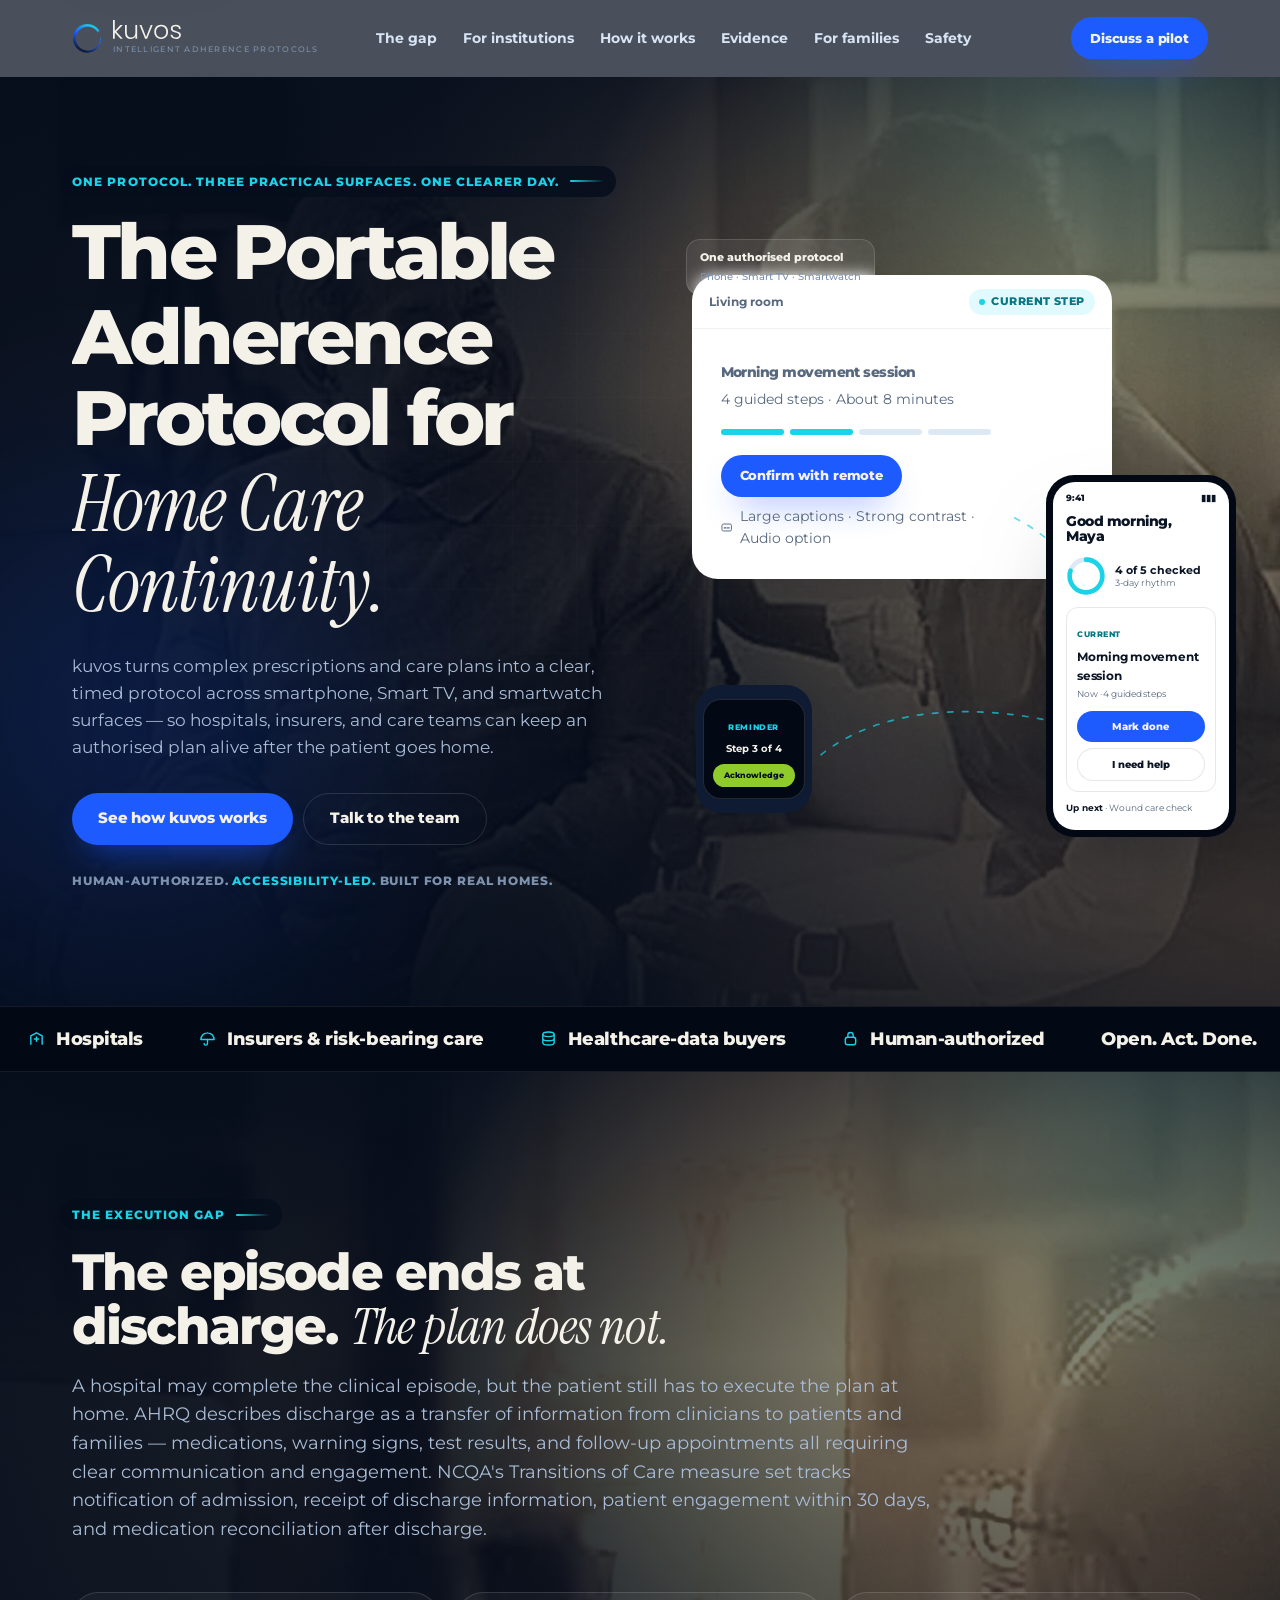
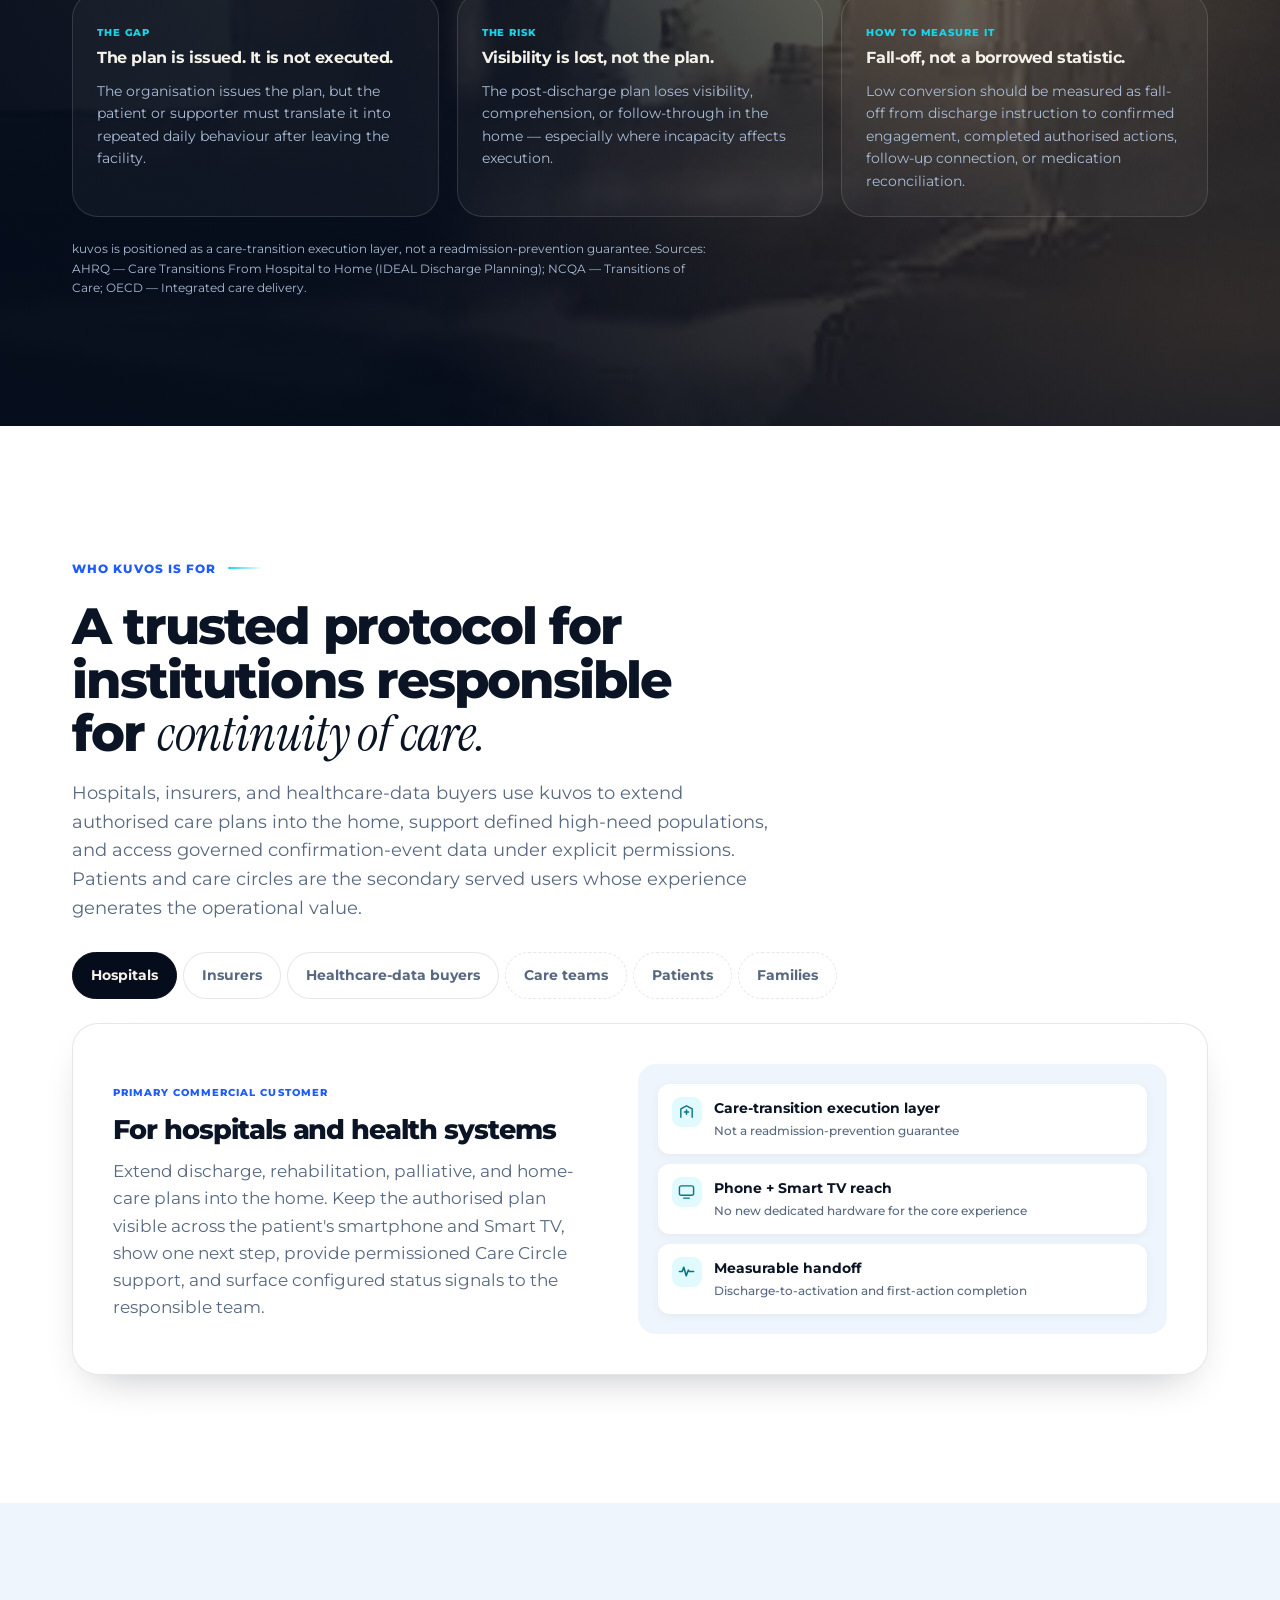
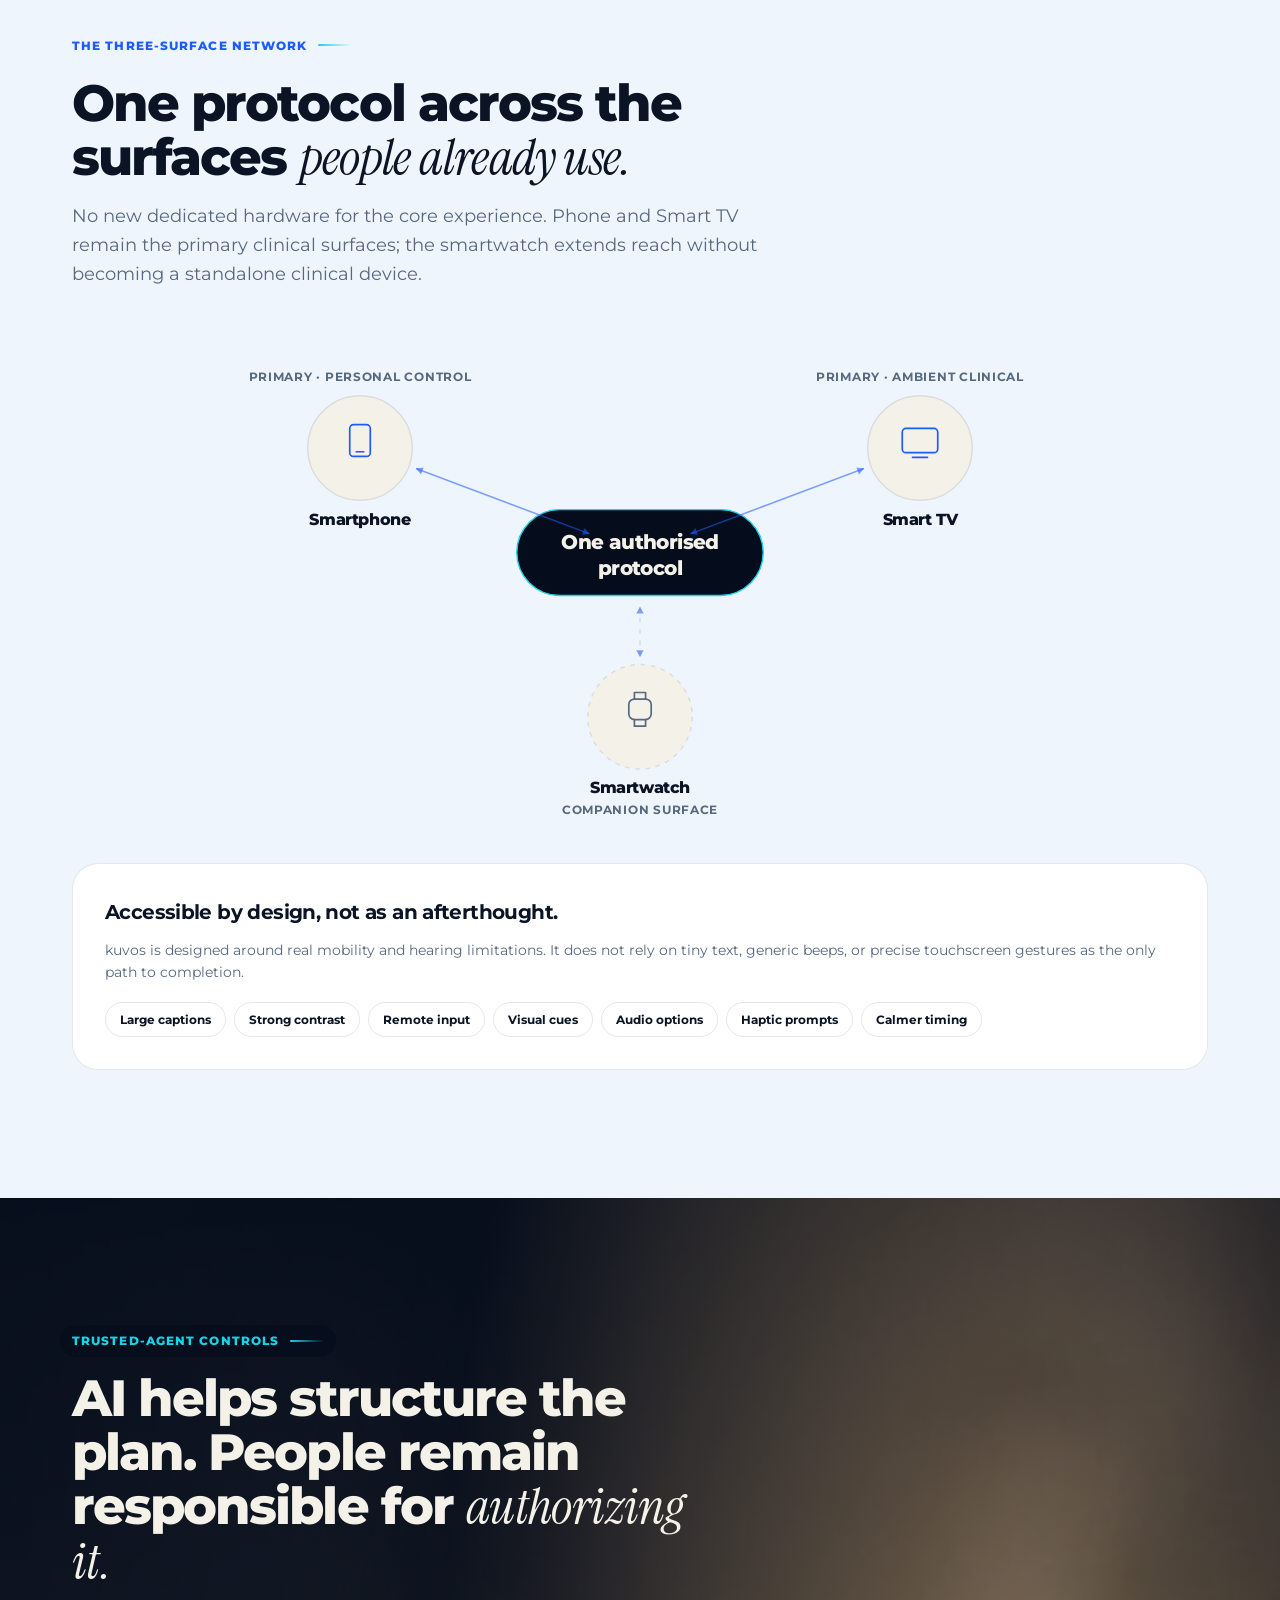
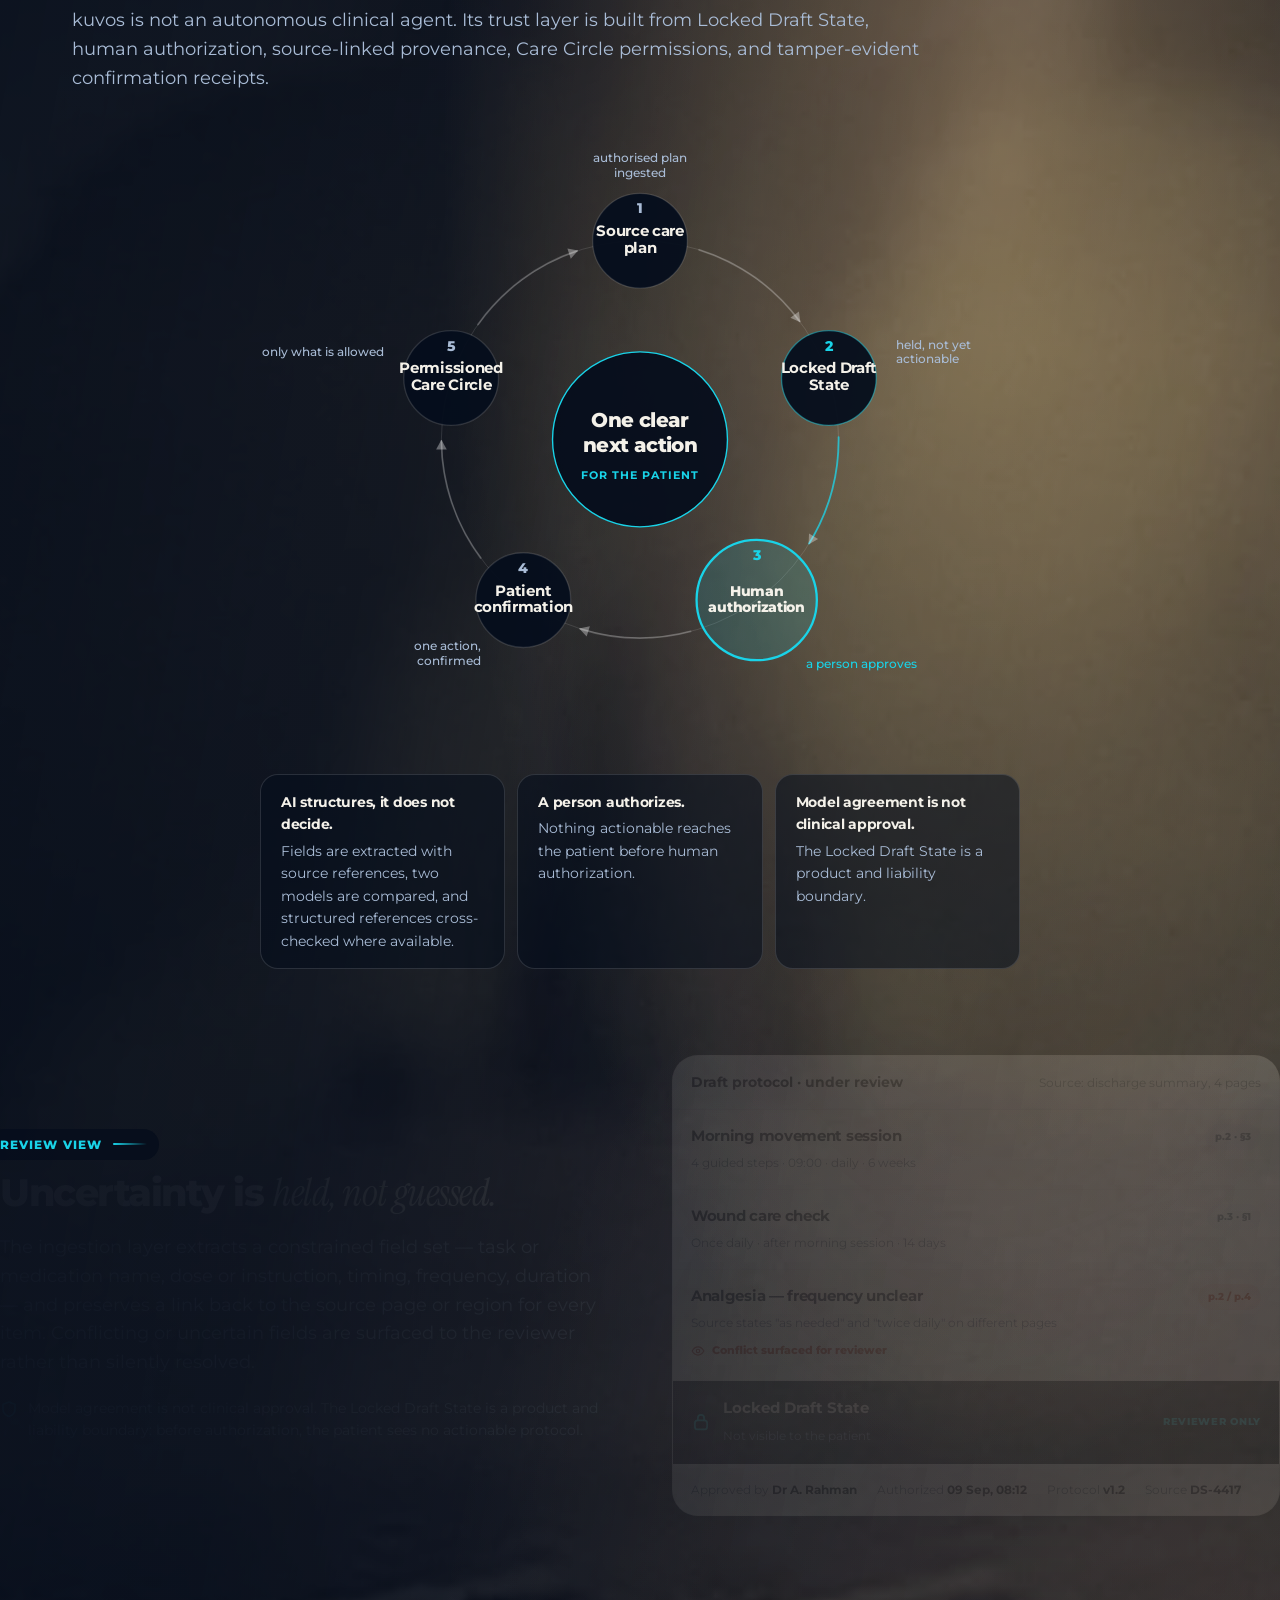
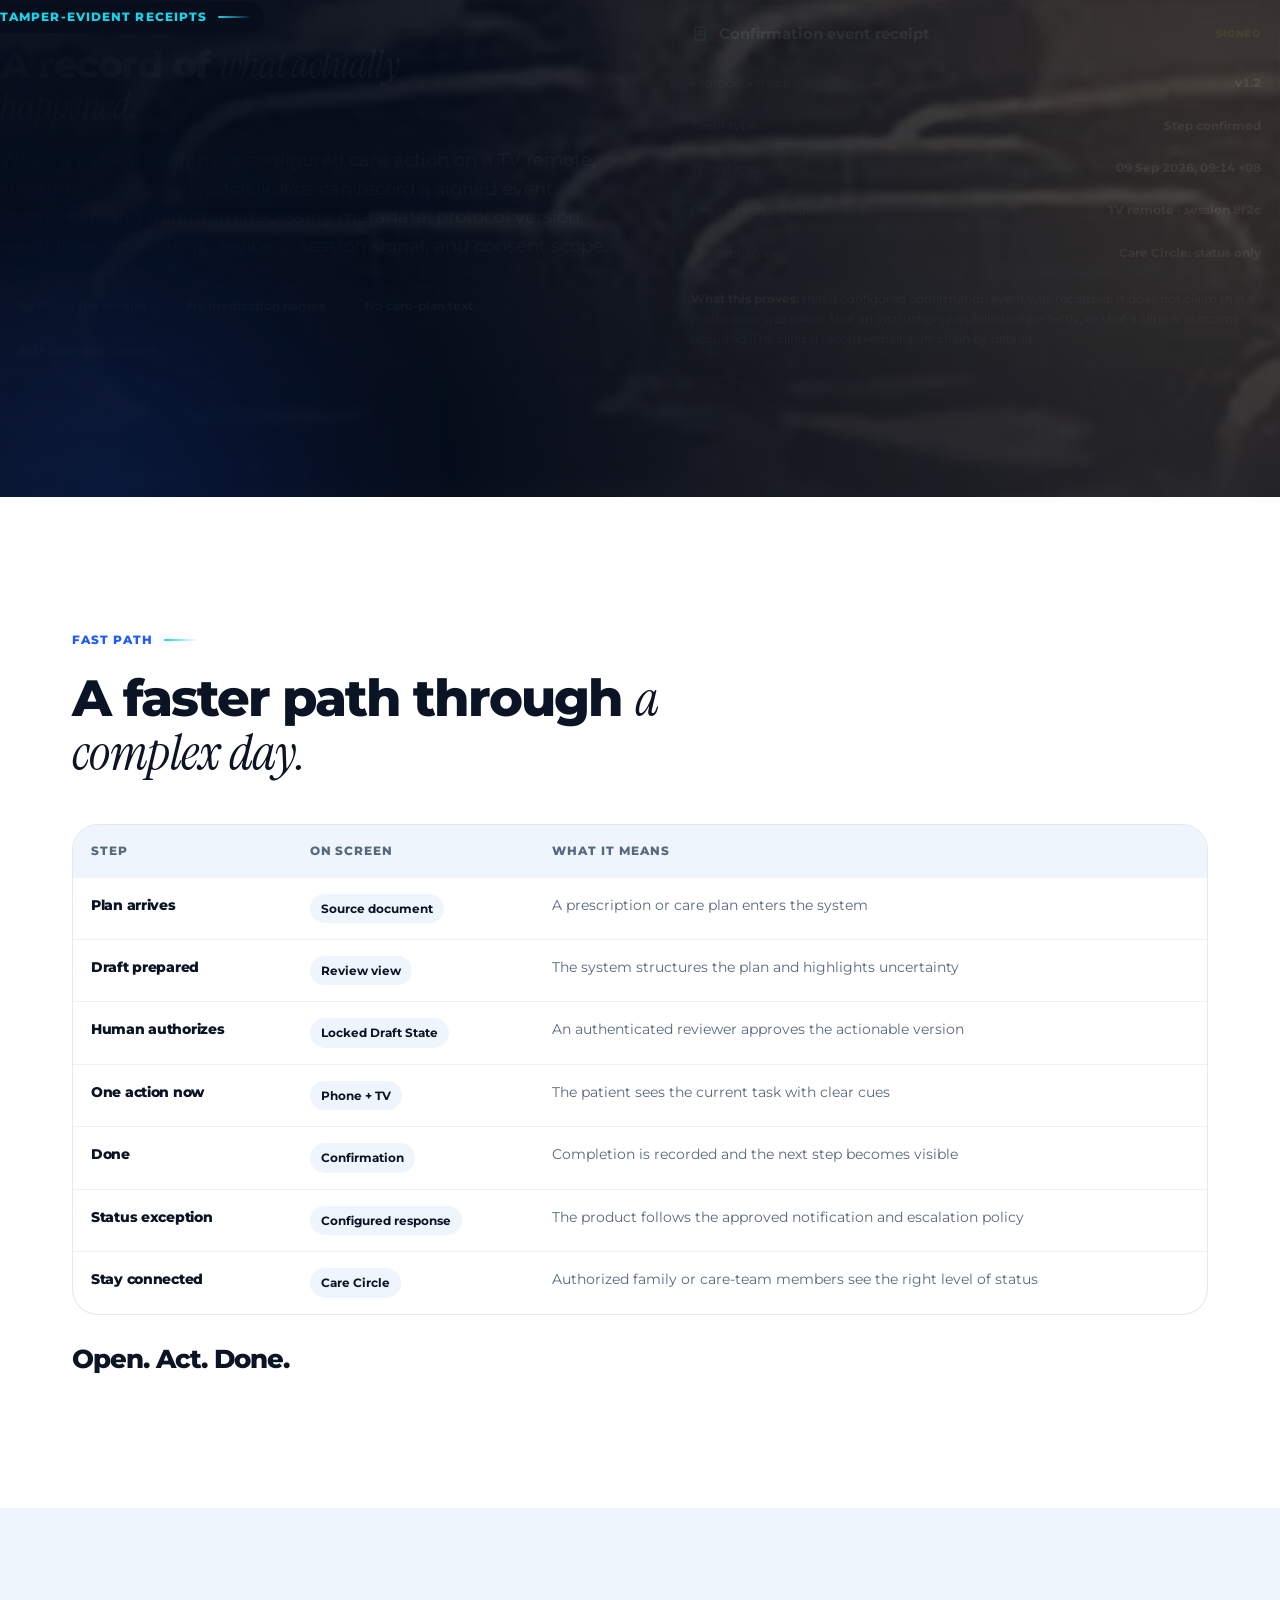
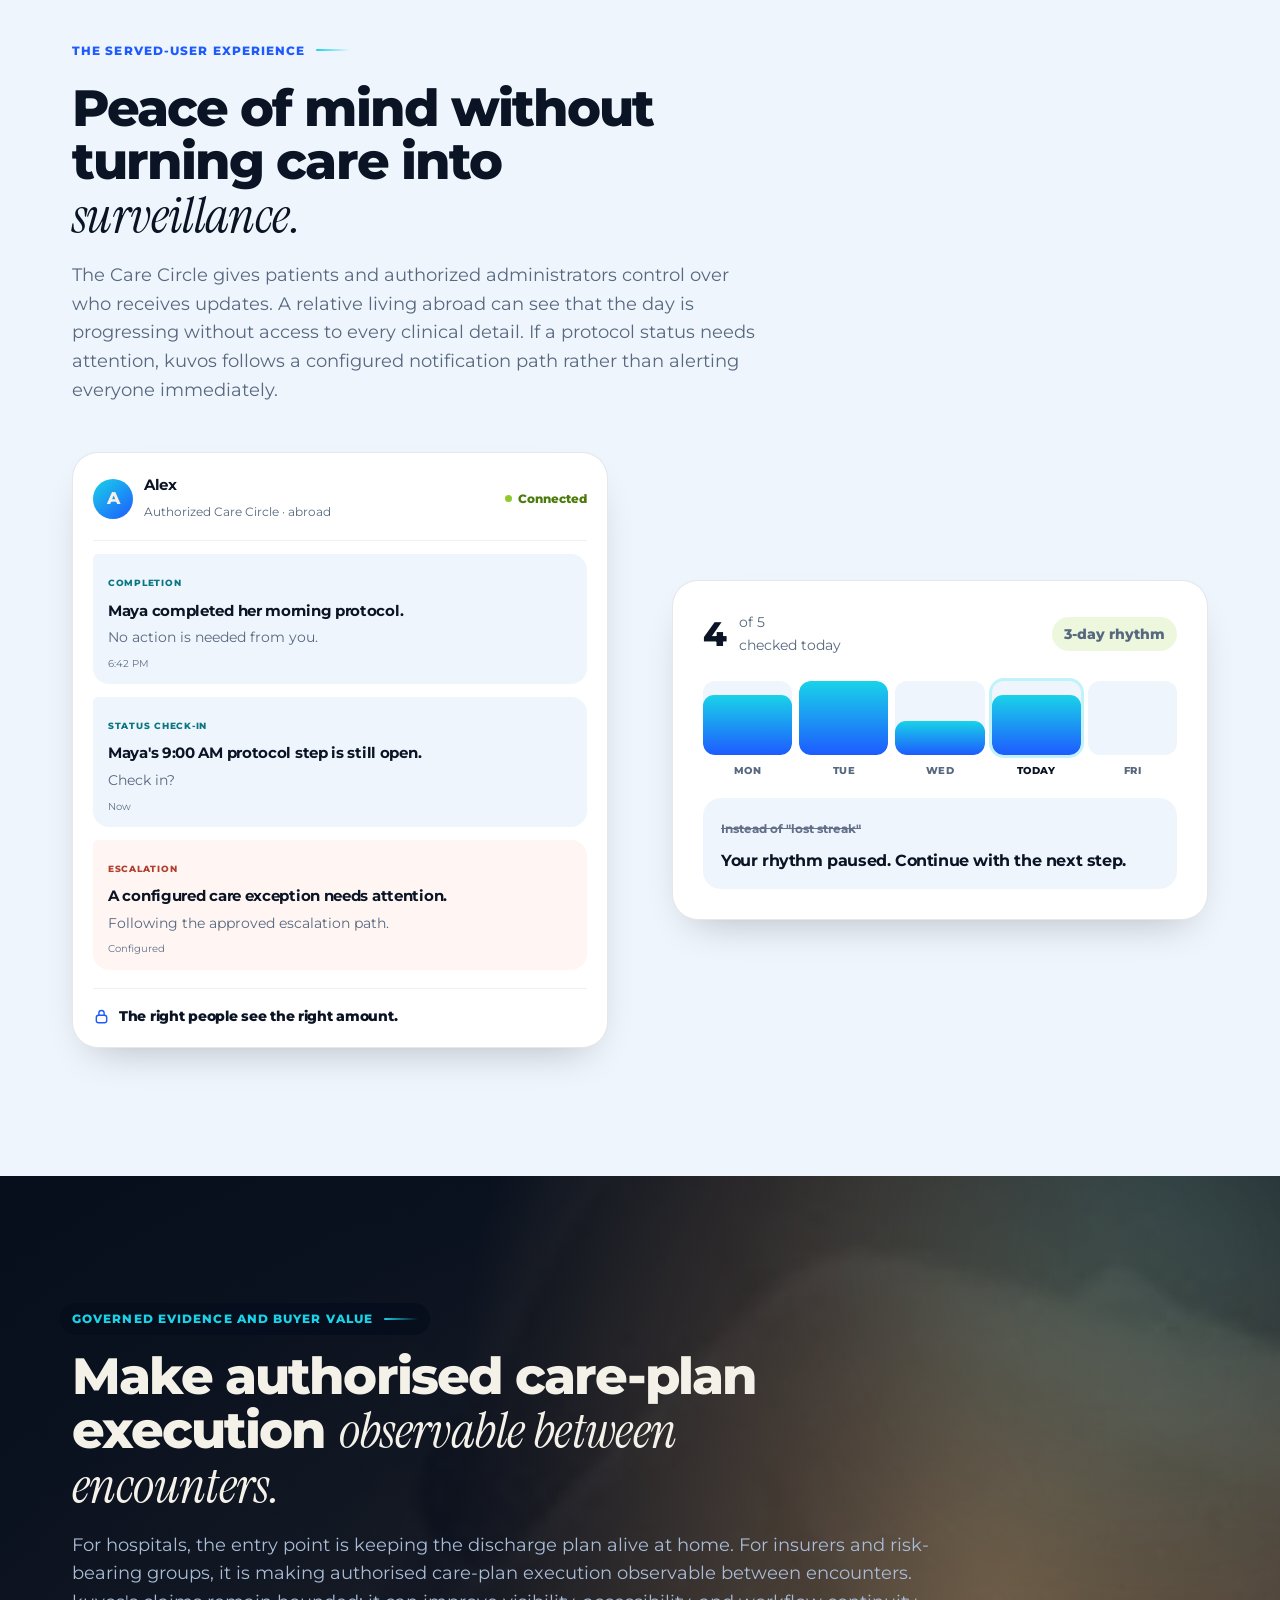
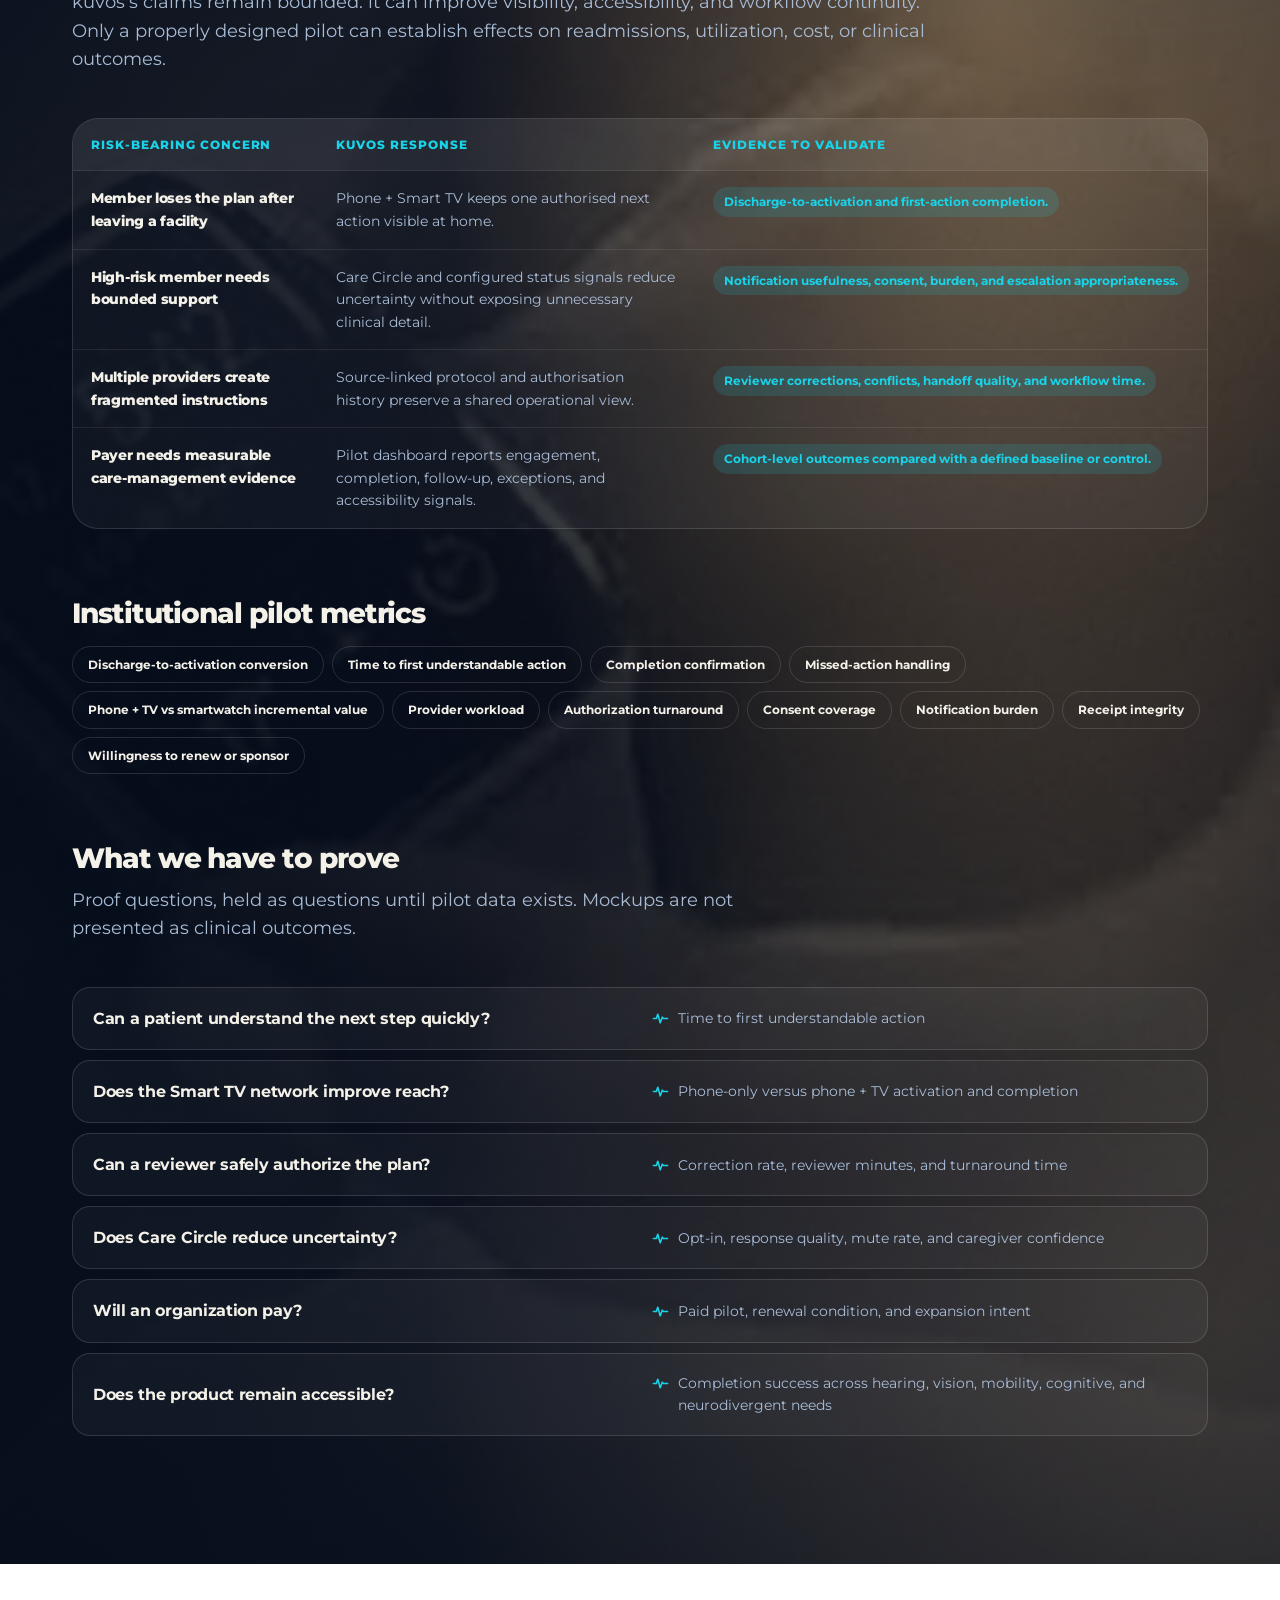
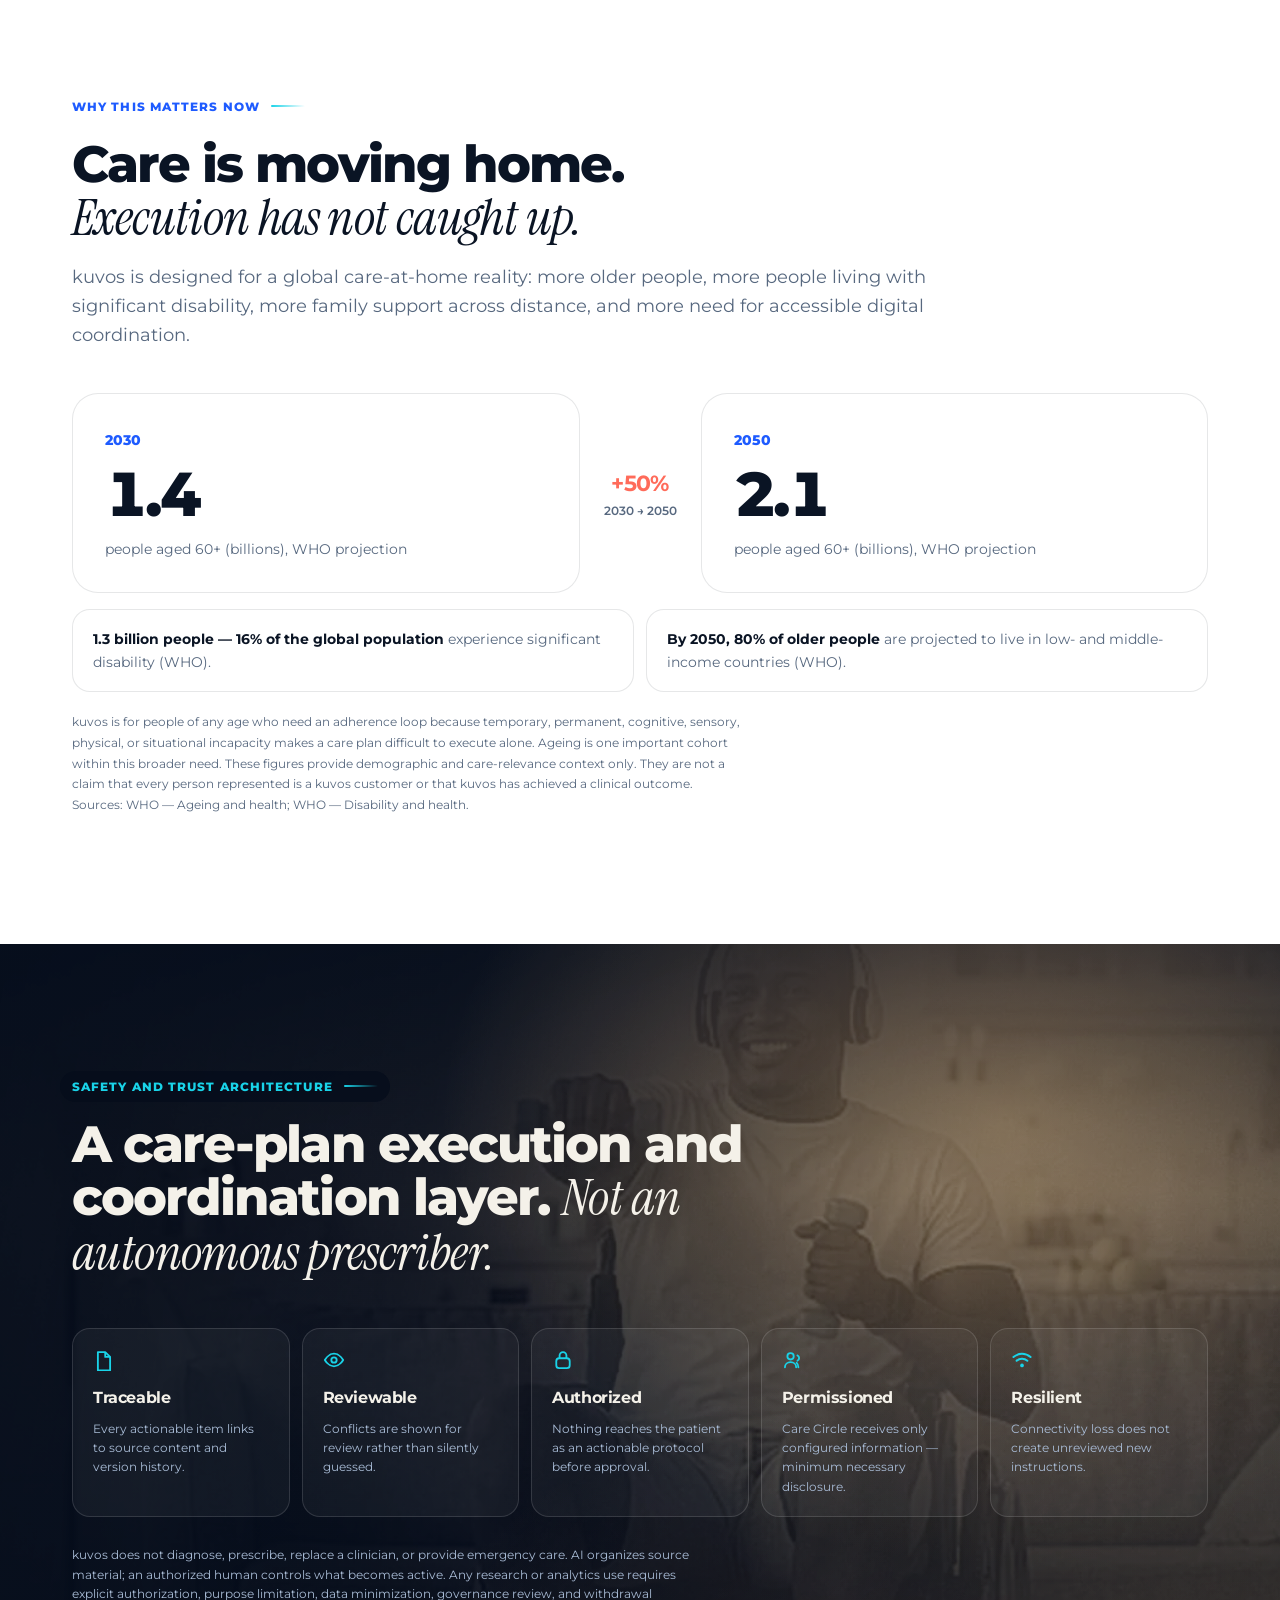
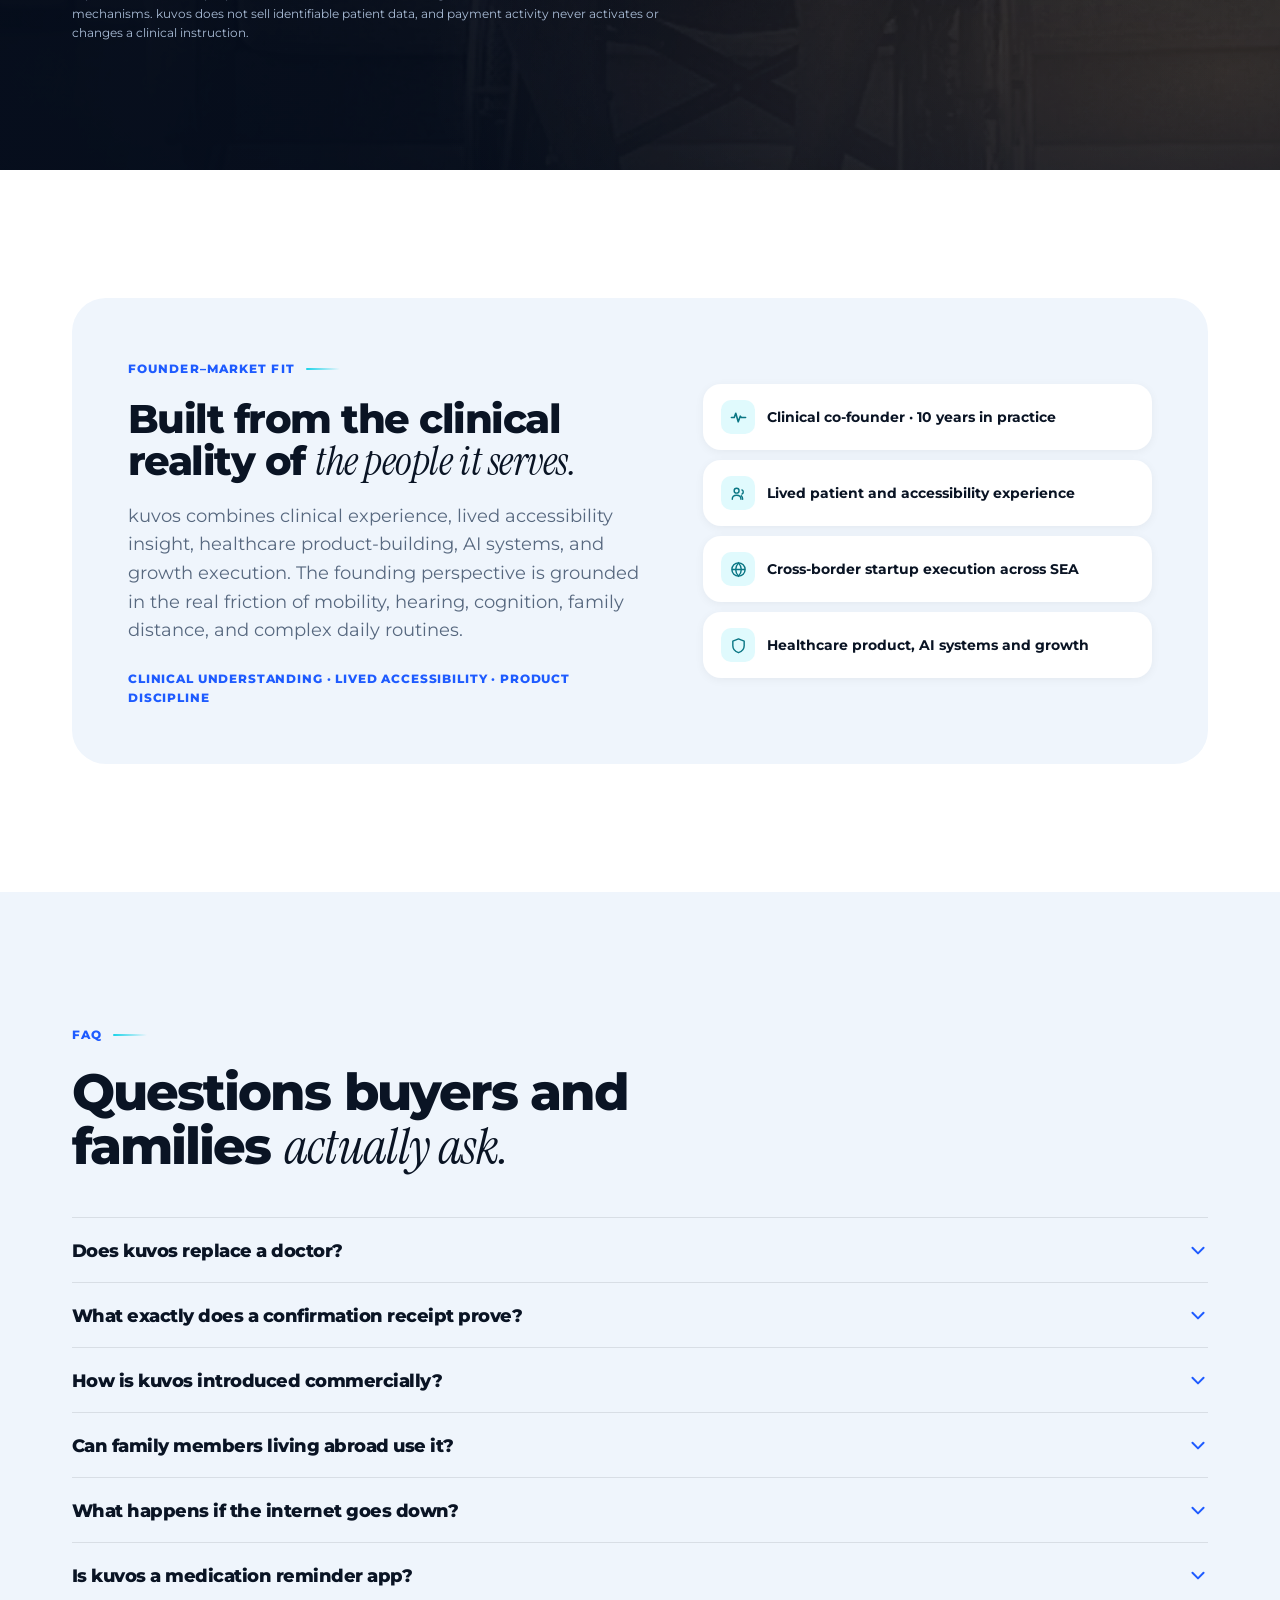
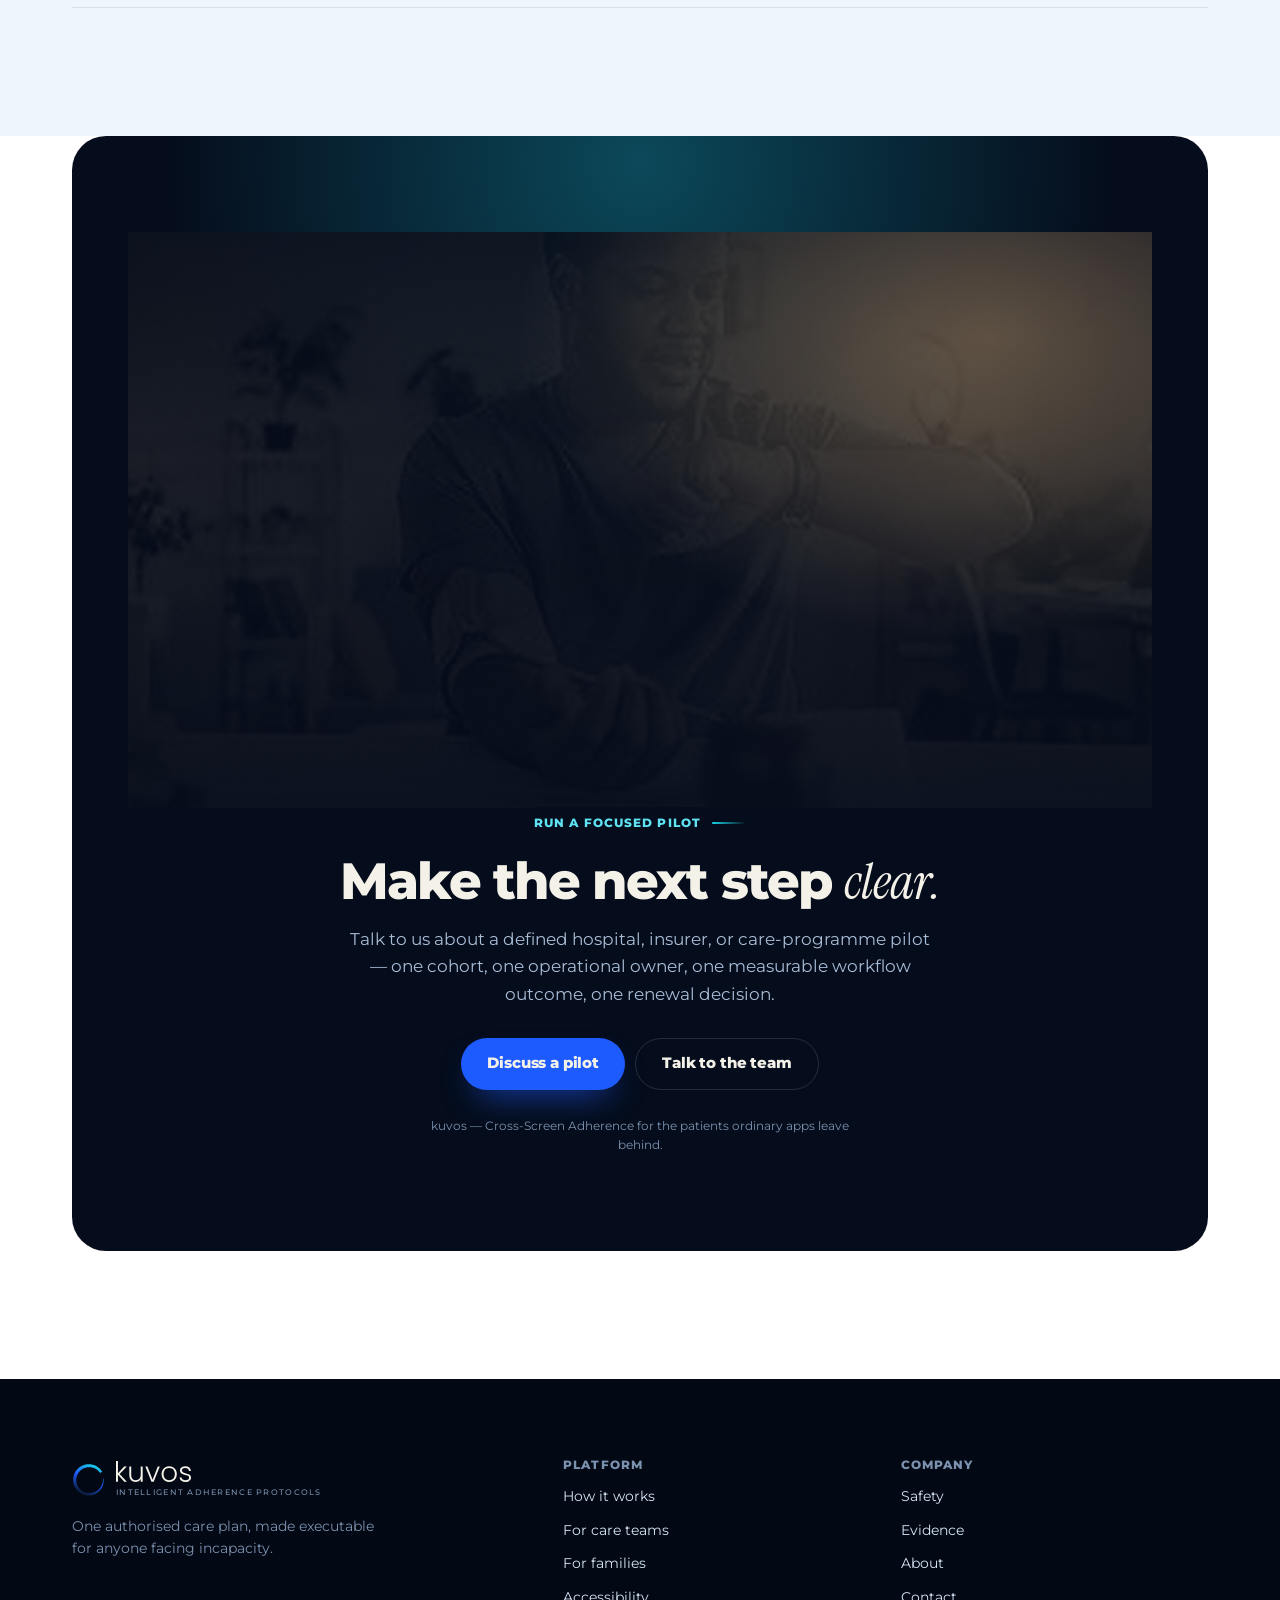
==== commit a616d3b2: "Keep the diagram orientation on mobile, only shrink the coordinate space The previous commit fixed t" ====
--- a/index.html
+++ b/index.html
@@ -270,31 +270,30 @@
         <text class="net-sub" x="450" y="512">companion surface</text>
       </g>
     </svg>
-    <svg class="net-tall" viewBox="0 0 420 408" role="img" aria-labelledby="ntTitle ntDesc" focusable="false">
+    <svg class="net-tall" viewBox="0 0 400 424" role="img" aria-labelledby="ntTitle ntDesc" focusable="false">
       <title id="ntTitle">The three-surface network</title>
       <desc id="ntDesc">One authorised protocol reaches the patient on three surfaces: the smartphone and the Smart TV as primary surfaces, and the smartwatch as a companion that extends reach without becoming a standalone clinical device.</desc>
-      <rect class="net-core" x="70" y="6" width="280" height="62" rx="31"/>
-      <text class="net-core-t tall" x="210" y="39">One authorised protocol</text>
-      <path class="net-link primary" d="M 58 76 L 58 98"/>
+      <defs><marker id="ntArrow" viewBox="0 0 12 12" refX="10" refY="6" markerWidth="5" markerHeight="5" orient="auto-start-reverse"><path d="M1 1 L10 6 L1 11 z" class="net-head"/></marker></defs>
+      <rect class="net-core" x="104" y="166" width="192" height="60" rx="30"/>
+      <text class="net-core-t tall" x="200" y="194">One authorised</text>
+      <text class="net-core-t tall" x="200" y="216">protocol</text>
+      <path class="net-link primary" d="M 174 174 L 95 107" marker-end="url(#ntArrow)" marker-start="url(#ntArrow)"/>
+      <path class="net-link primary" d="M 226 174 L 305 107" marker-end="url(#ntArrow)" marker-start="url(#ntArrow)"/>
+      <path class="net-link companion" d="M 200 230 L 200 292" marker-end="url(#ntArrow)" marker-start="url(#ntArrow)"/>
       <g class="net-node primary">
-        <circle class="net-disc" cx="58" cy="138" r="34"/>
-        <g class="net-icon" transform="translate(58 138)"><rect x="-9" y="-14" width="18" height="28" rx="3.5"/><path d="M-3.5 10h7"/></g>
-        <text class="net-label tall" x="108" y="134">Smartphone</text>
-        <text class="net-sub tall" x="108" y="158">primary · personal control</text>
-      </g>
-      <path class="net-link primary" d="M 58 178 L 58 198"/>
+        <circle class="net-disc" cx="62" cy="78" r="38"/>
+        <g class="net-icon" transform="translate(62 74)"><rect x="-9" y="-14" width="18" height="28" rx="3.5"/><path d="M-3.5 10h7"/></g>
+        <text class="net-label tall" x="62" y="24">Smartphone</text>
+      </g>
       <g class="net-node primary">
-        <circle class="net-disc" cx="58" cy="238" r="34"/>
-        <g class="net-icon" transform="translate(58 238)"><rect x="-15" y="-11" width="30" height="21" rx="3.5"/><path d="M-6 14h12"/></g>
-        <text class="net-label tall" x="108" y="234">Smart TV</text>
-        <text class="net-sub tall" x="108" y="258">primary · ambient clinical</text>
-      </g>
-      <path class="net-link companion" d="M 58 278 L 58 298"/>
+        <circle class="net-disc" cx="338" cy="78" r="38"/>
+        <g class="net-icon" transform="translate(338 74)"><rect x="-15" y="-11" width="30" height="21" rx="3.5"/><path d="M-6 14h12"/></g>
+        <text class="net-label tall" x="338" y="24">Smart TV</text>
+      </g>
       <g class="net-node companion">
-        <circle class="net-disc" cx="58" cy="338" r="34"/>
-        <g class="net-icon" transform="translate(58 338)"><rect x="-10" y="-9" width="20" height="18" rx="5"/><path d="M-5 -9v-6h10v6M-5 9v6h10v-6"/></g>
-        <text class="net-label tall" x="108" y="334">Smartwatch</text>
-        <text class="net-sub tall" x="108" y="358">companion surface</text>
+        <circle class="net-disc" cx="200" cy="336" r="38"/>
+        <g class="net-icon" transform="translate(200 332)"><rect x="-10" y="-9" width="20" height="18" rx="5"/><path d="M-5 -9v-6h10v6M-5 9v6h10v-6"/></g>
+        <text class="net-label tall" x="200" y="396">Smartwatch</text>
       </g>
     </svg>
     <div class="a11y rv">
@@ -376,47 +375,50 @@
         <text class="wheel-sub" x="168.5" y="230.5" text-anchor="end">only what is allowed</text>
       </g>
     </svg>
-    <svg class="wheel-tall" viewBox="0 0 420 624" role="img" aria-labelledby="wtTitle wtDesc" focusable="false">
+    <svg class="wheel-tall" viewBox="0 0 400 404" role="img" aria-labelledby="wtTitle wtDesc" focusable="false">
       <title id="wtTitle">The care-plan flywheel</title>
       <desc id="wtDesc">Five stages in a loop: a source care plan is ingested, held in a Locked Draft State, authorised by a person, confirmed by the patient as one clear next action, and shared with a permissioned Care Circle, which feeds the next plan.</desc>
       <defs><marker id="wtArrow" viewBox="0 0 12 12" refX="9" refY="6" markerWidth="6" markerHeight="6" orient="auto-start-reverse"><path d="M1 1 L10 6 L1 11 z" class="wheel-arrowhead"/></marker></defs>
-      <path class="wheel-arc" d="M 58 98 L 58 126" marker-end="url(#wtArrow)"/>
+      <circle class="wheel-orbit" cx="200" cy="196" r="139"/>
+      <path class="wheel-arc" d="M 256.0 68.8 A 139 139 0 0 1 300.7 100.2" marker-end="url(#wtArrow)"/>
+      <path class="wheel-arc lit" d="M 338.3 209.9 A 139 139 0 0 1 326.3 254.1" marker-end="url(#wtArrow)"/>
+      <path class="wheel-arc" d="M 220.7 333.4 A 139 139 0 0 1 174.8 332.7" marker-end="url(#wtArrow)"/>
+      <path class="wheel-arc" d="M 79.9 266.0 A 139 139 0 0 1 62.2 214.3" marker-end="url(#wtArrow)"/>
+      <path class="wheel-arc" d="M 96.3 103.4 A 139 139 0 0 1 140.0 70.6" marker-end="url(#wtArrow)"/>
+      <circle class="wheel-core" cx="200" cy="196" r="49"/>
+      <text class="wheel-core-t tall" x="200" y="194">One clear</text>
+      <text class="wheel-core-t tall" x="200" y="216">next action</text>
       <g class="wheel-node plain">
-        <circle class="wheel-disc" cx="58" cy="62" r="30"/>
-        <text class="wheel-num tall" x="58" y="70">1</text>
-        <text class="wheel-label tall" x="108" y="58">Source care plan</text>
-        <text class="wheel-sub tall" x="108" y="82">authorised plan ingested</text>
-      </g>
-      <path class="wheel-arc lit" d="M 58 202 L 58 224" marker-end="url(#wtArrow)"/>
+        <circle class="wheel-disc" cx="200.0" cy="57.0" r="47"/>
+        <text class="wheel-num tall" x="200.0" y="29.0">1</text>
+        <text class="wheel-label tall" x="200.0" y="54.0">Source care</text>
+        <text class="wheel-label tall" x="200.0" y="70.0">plan</text>
+      </g>
       <g class="wheel-node guard">
-        <circle class="wheel-disc" cx="58" cy="166" r="30"/>
-        <text class="wheel-num tall" x="58" y="174">2</text>
-        <text class="wheel-label tall" x="108" y="162">Locked Draft State</text>
-        <text class="wheel-sub tall" x="108" y="186">held, not yet actionable</text>
-      </g>
-      <path class="wheel-arc" d="M 58 312 L 58 334" marker-end="url(#wtArrow)"/>
+        <circle class="wheel-disc" cx="332.2" cy="153.0" r="47"/>
+        <text class="wheel-num tall" x="332.2" y="125.0">2</text>
+        <text class="wheel-label tall" x="332.2" y="150.0">Locked</text>
+        <text class="wheel-label tall" x="332.2" y="166.0">Draft State</text>
+      </g>
       <g class="wheel-node auth">
-        <circle class="wheel-disc" cx="58" cy="270" r="36"/>
-        <text class="wheel-num tall" x="58" y="278">3</text>
-        <text class="wheel-label tall" x="114" y="266">Human authorization</text>
-        <text class="wheel-sub tall" x="114" y="290">a person approves</text>
-      </g>
-      <path class="wheel-arc" d="M 58 410 L 58 438" marker-end="url(#wtArrow)"/>
+        <circle class="wheel-disc" cx="281.7" cy="308.5" r="55"/>
+        <text class="wheel-num tall" x="281.7" y="272.5">3</text>
+        <text class="wheel-label tall" x="281.7" y="305.5">Human</text>
+        <text class="wheel-label tall" x="281.7" y="321.5">authorization</text>
+      </g>
       <g class="wheel-node plain">
-        <circle class="wheel-disc" cx="58" cy="374" r="30"/>
-        <text class="wheel-num tall" x="58" y="382">4</text>
-        <text class="wheel-label tall" x="108" y="370">Patient confirmation</text>
-        <text class="wheel-sub tall" x="108" y="394">one action, confirmed</text>
+        <circle class="wheel-disc" cx="118.3" cy="308.5" r="47"/>
+        <text class="wheel-num tall" x="118.3" y="280.5">4</text>
+        <text class="wheel-label tall" x="118.3" y="305.5">Patient</text>
+        <text class="wheel-label tall" x="118.3" y="321.5">confirmation</text>
       </g>
       <g class="wheel-node plain">
-        <circle class="wheel-disc" cx="58" cy="478" r="30"/>
-        <text class="wheel-num tall" x="58" y="486">5</text>
-        <text class="wheel-label tall" x="108" y="474">Permissioned Care Circle</text>
-        <text class="wheel-sub tall" x="108" y="498">only what is allowed</text>
-      </g>
-      <path class="wheel-arc loop" d="M 58 514 C 14 558, 14 12, 58 30" marker-end="url(#wtArrow)"/>
-      <text class="wheel-core-t tall" x="210" y="570">One clear next action</text>
-      <text class="wheel-core-s tall" x="210" y="594">for the patient</text>
+        <circle class="wheel-disc" cx="67.8" cy="153.0" r="47"/>
+        <text class="wheel-num tall" x="67.8" y="125.0">5</text>
+        <text class="wheel-label tall" x="67.8" y="142.0"></text>
+        <text class="wheel-label tall" x="67.8" y="158.0">Permissioned</text>
+        <text class="wheel-label tall" x="67.8" y="174.0">Care Circle</text>
+      </g>
     </svg>
 
     <!-- The flywheel is the picture; these two sentences are load-bearing for
--- a/assets/css/styles.css
+++ b/assets/css/styles.css
@@ -430,15 +430,15 @@
   .wheel-tall{margin-block:clamp(26px,5vw,40px) 0}
   .net-tall{margin-block:clamp(24px,4vw,36px) clamp(18px,3vw,28px)}
 }
-.wheel-label.tall{font-size:17px;text-anchor:start}
-.wheel-sub.tall{font-size:13px;text-anchor:start}
-.wheel-num.tall{font-size:17px}
-.wheel-core-t.tall{font-size:19px}
-.wheel-core-s.tall{font-size:12px}
-.wheel-arc.loop{stroke-dasharray:4 6}
-.net-label.tall{font-size:19px;text-anchor:start}
-.net-sub.tall{font-size:12.5px;text-anchor:start}
-.net-core-t.tall{font-size:18px}
+.wheel-label.tall{font-size:15px;text-anchor:middle}
+
+.wheel-num.tall{font-size:13px}
+.wheel-core-t.tall{font-size:16px}
+.wheel-core-s.tall{font-size:10px}
+
+.net-label.tall{font-size:17px;text-anchor:middle}
+
+.net-core-t.tall{font-size:16px}
 
 /* ── reviewer screen ── */
 .rev{background:var(--white);border:1px solid var(--line);border-radius:var(--r-l);overflow:hidden;box-shadow:var(--sh-l)}
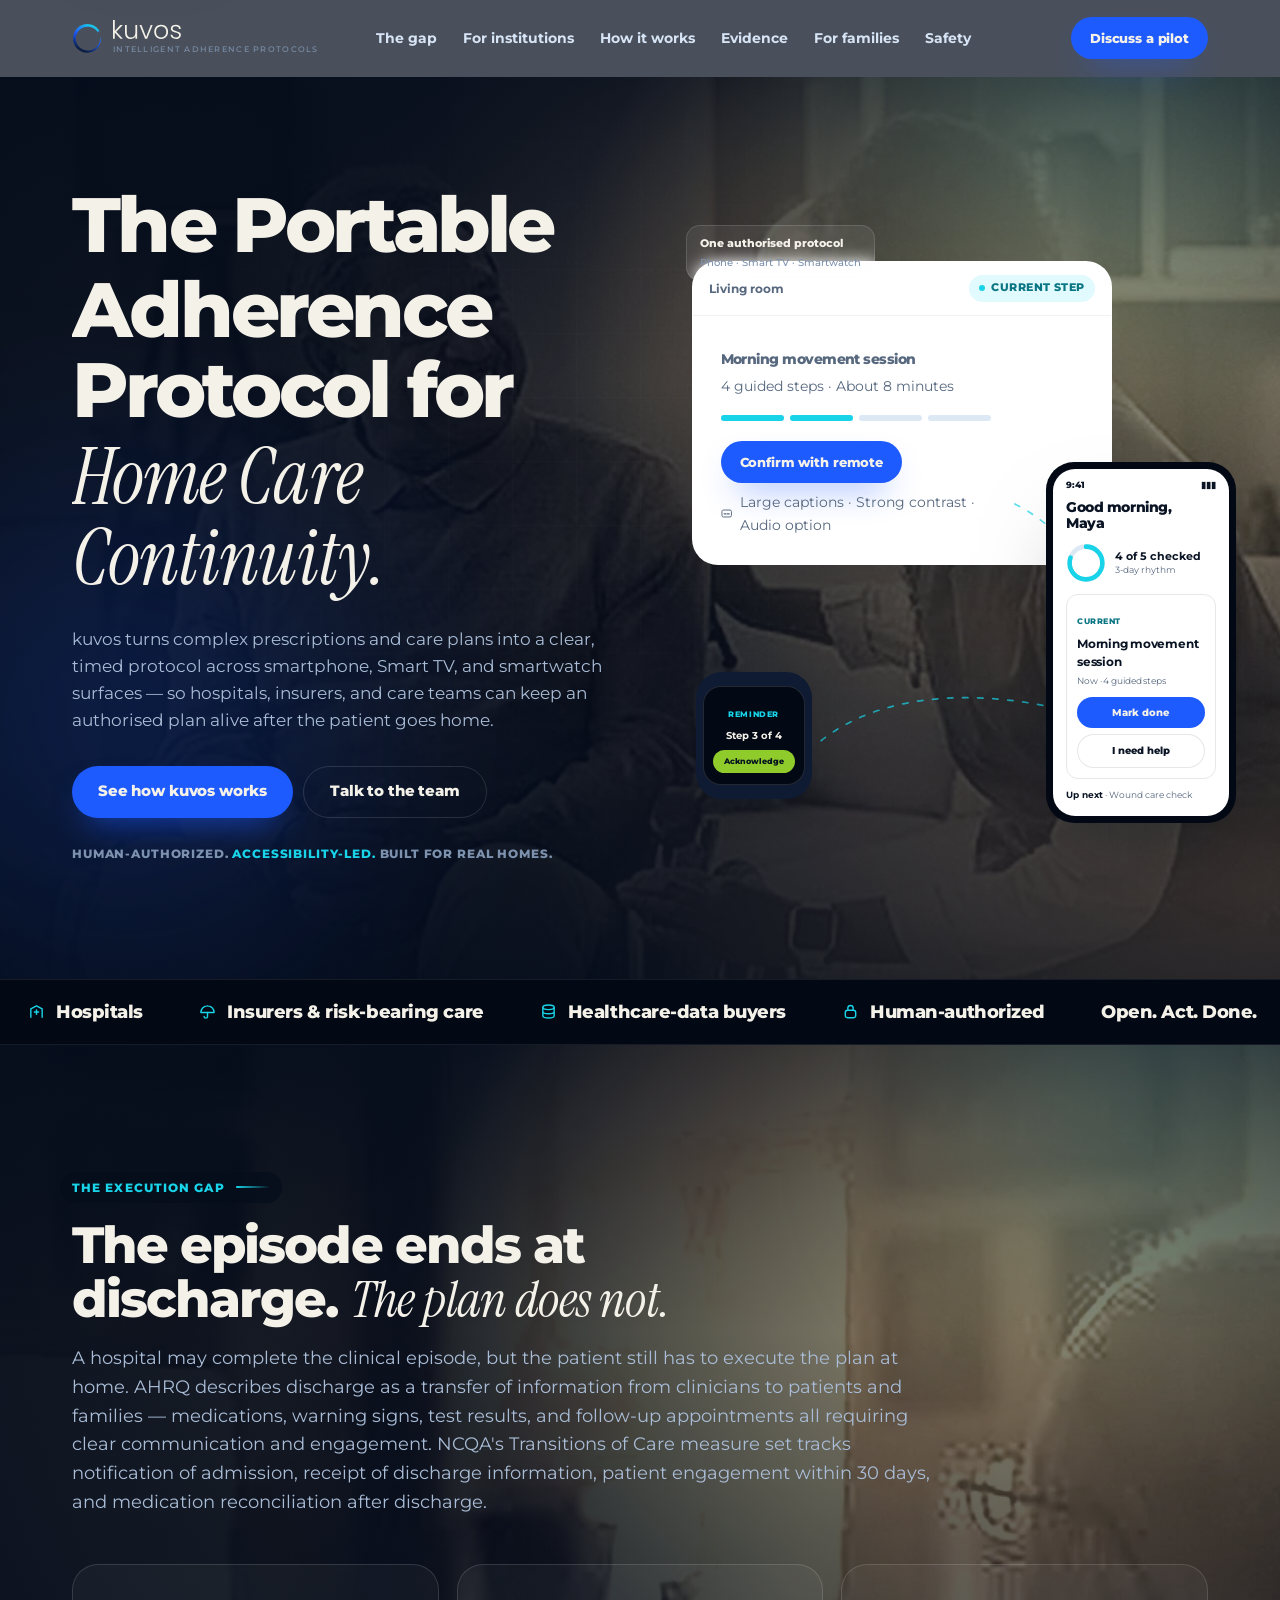
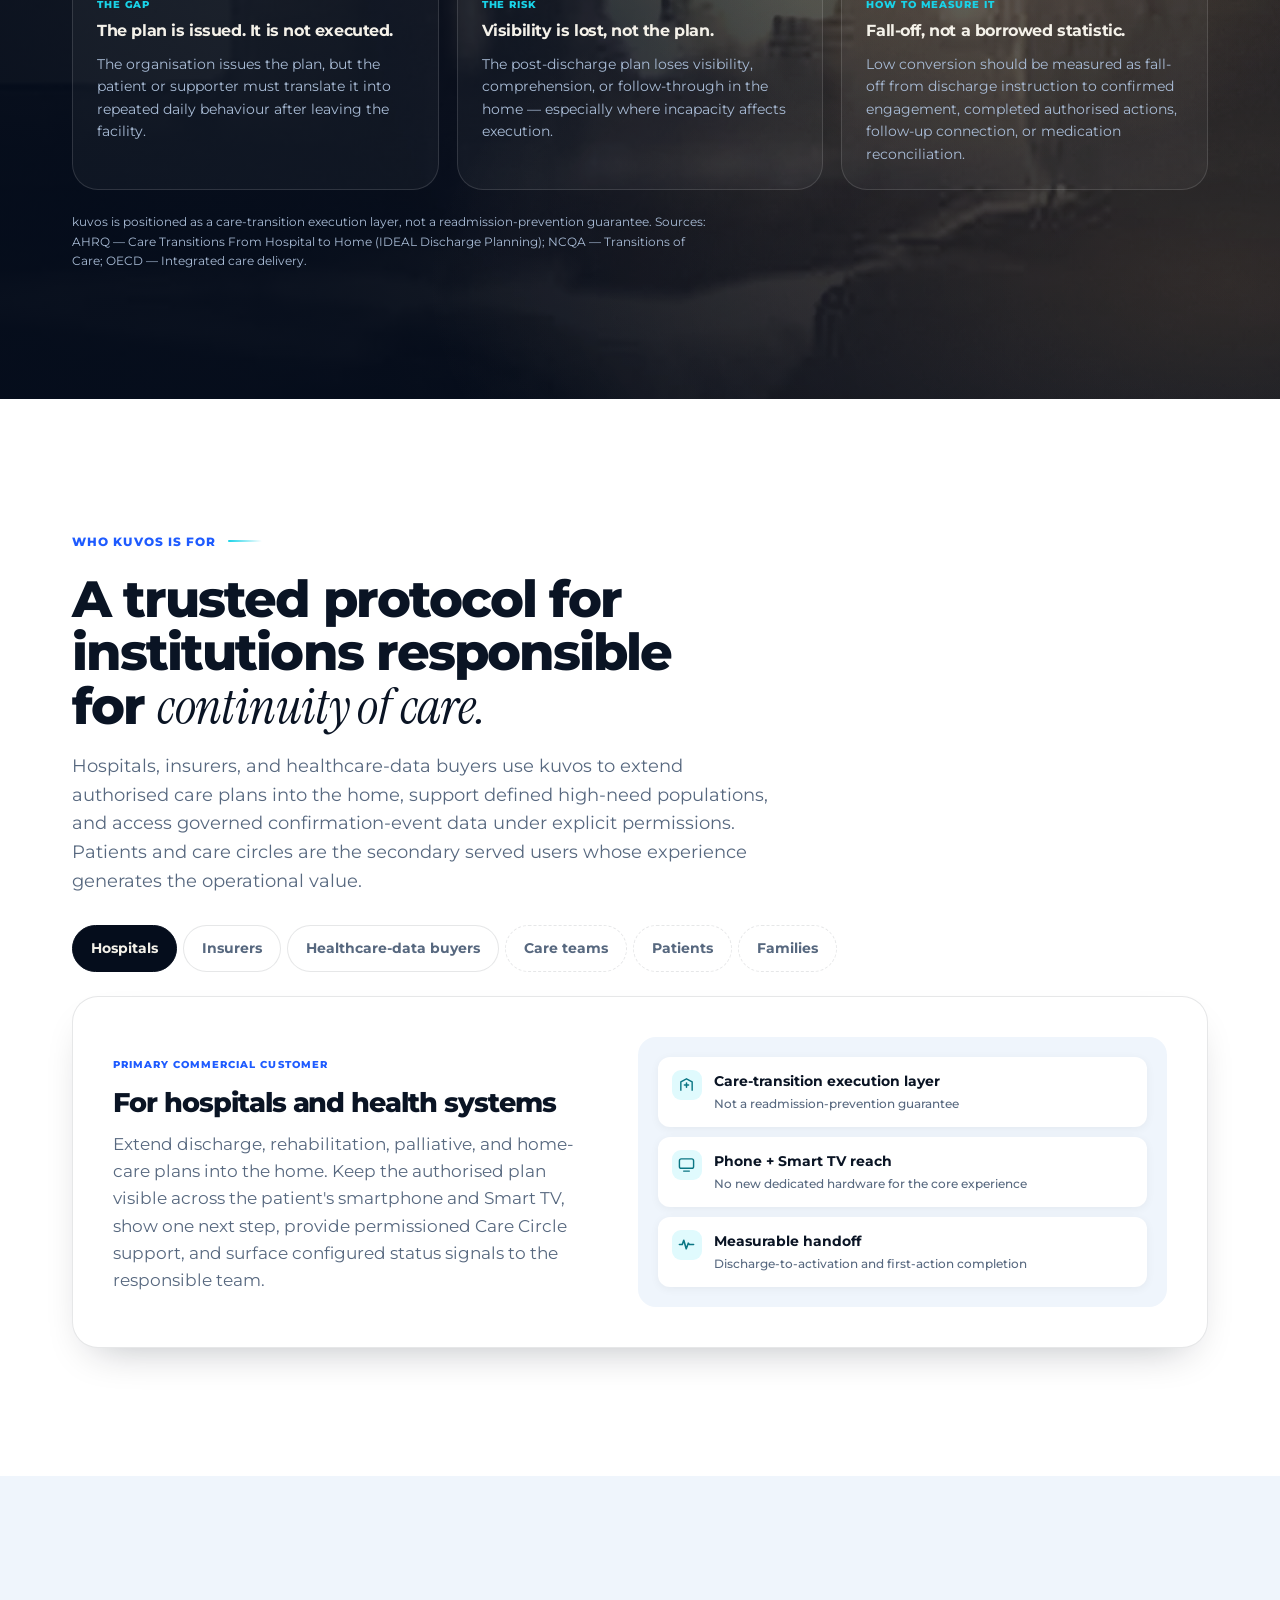
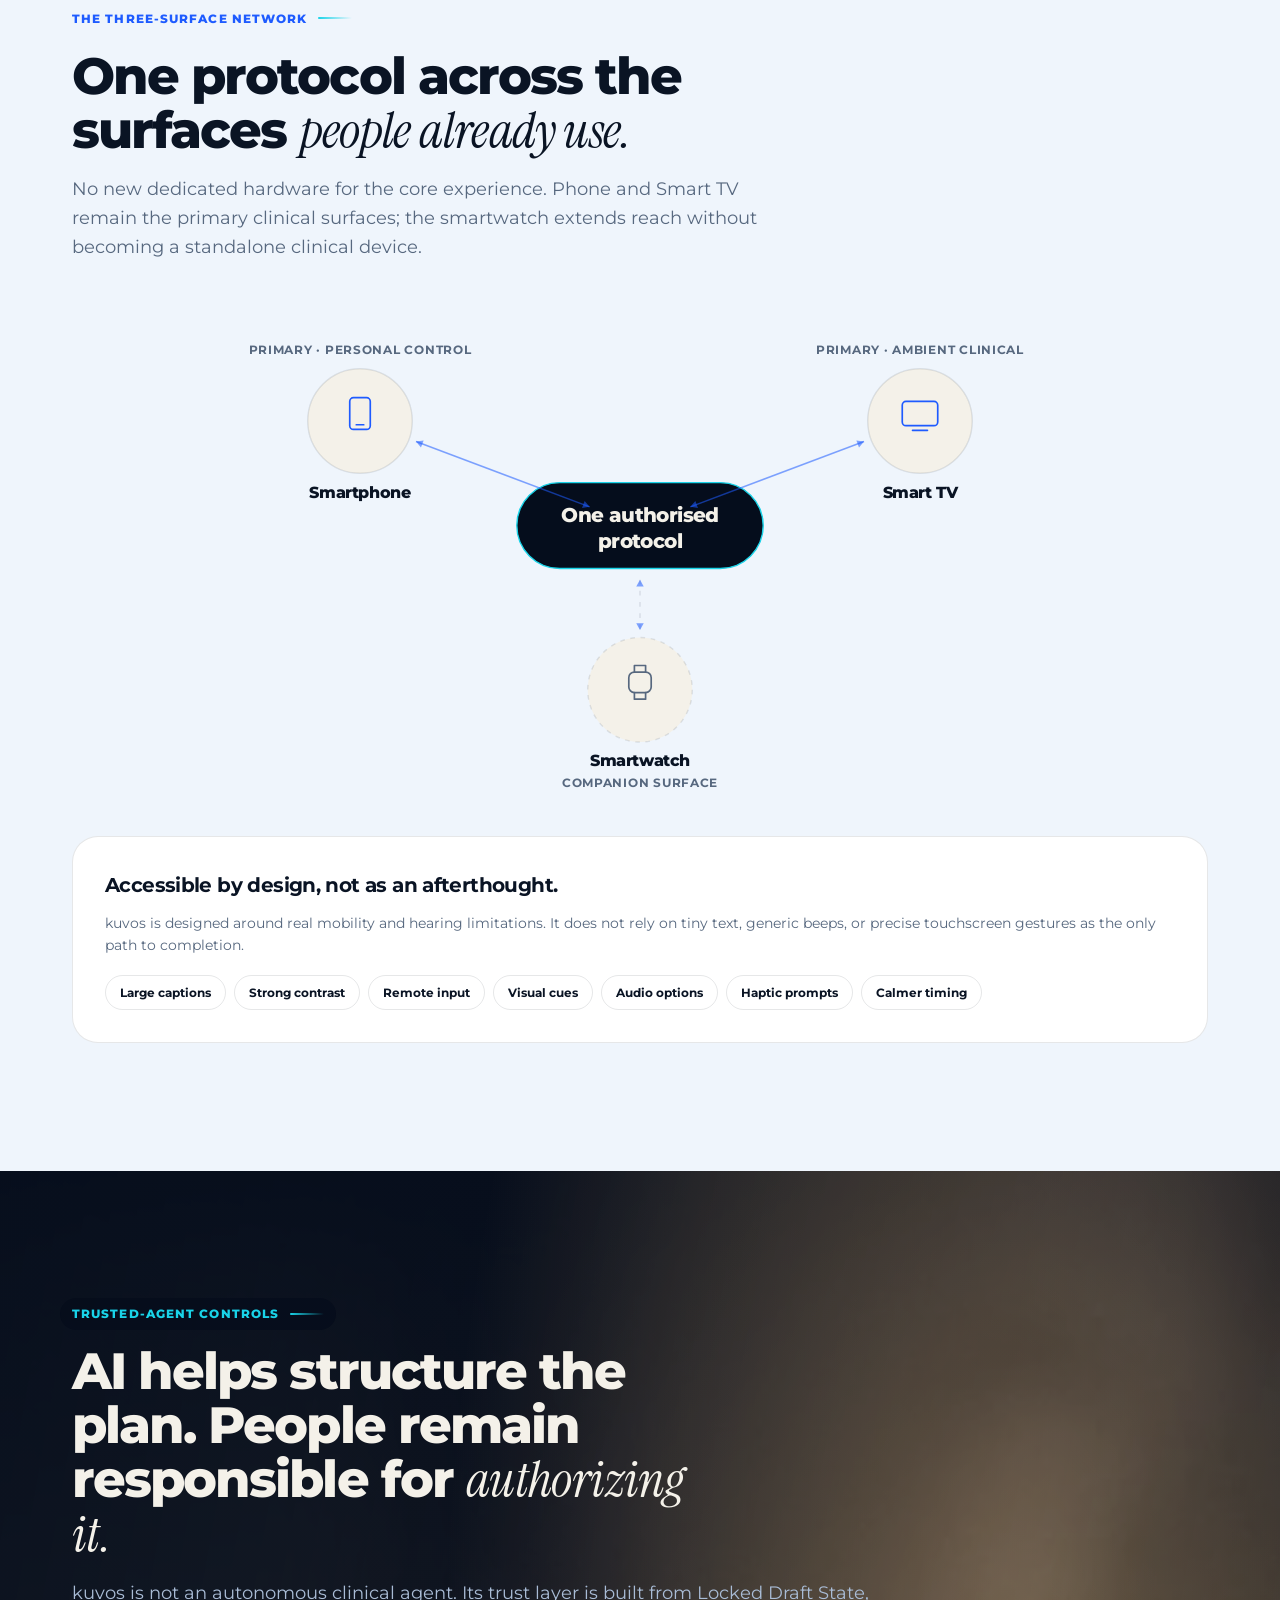
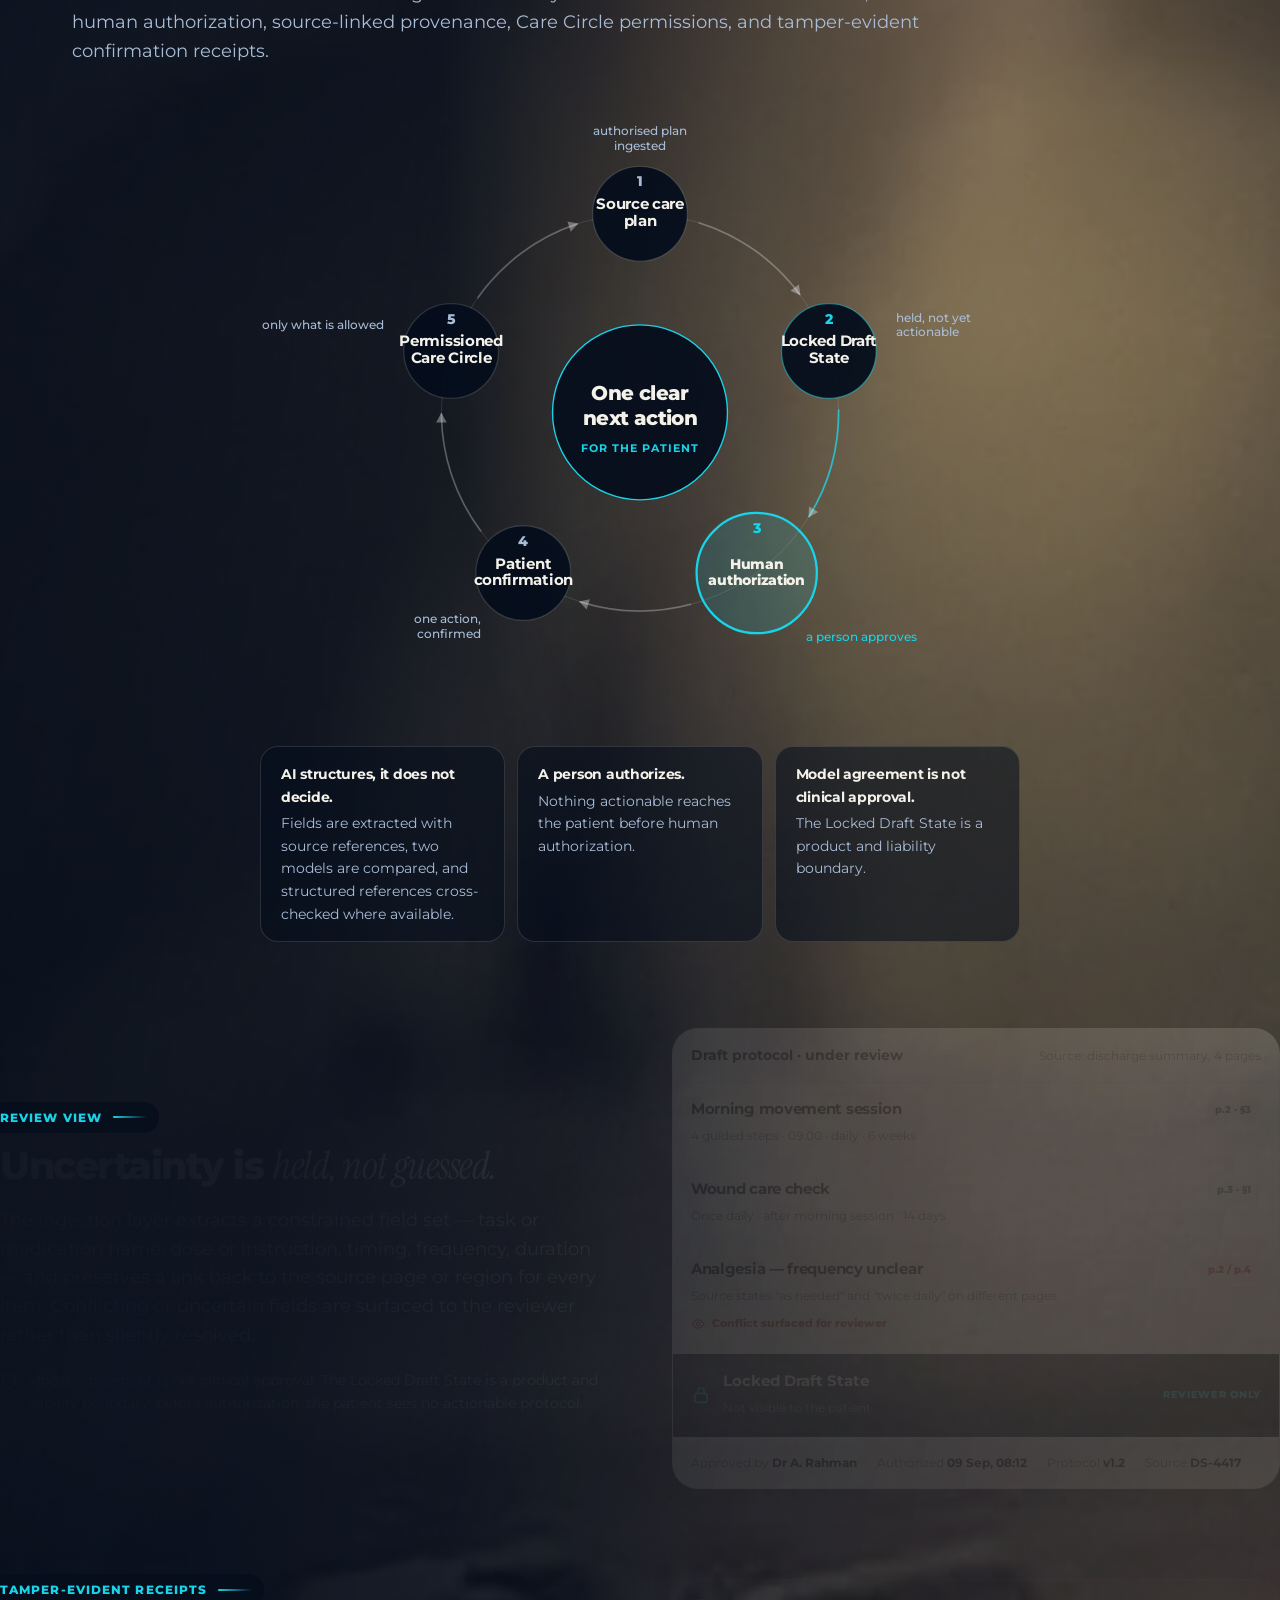
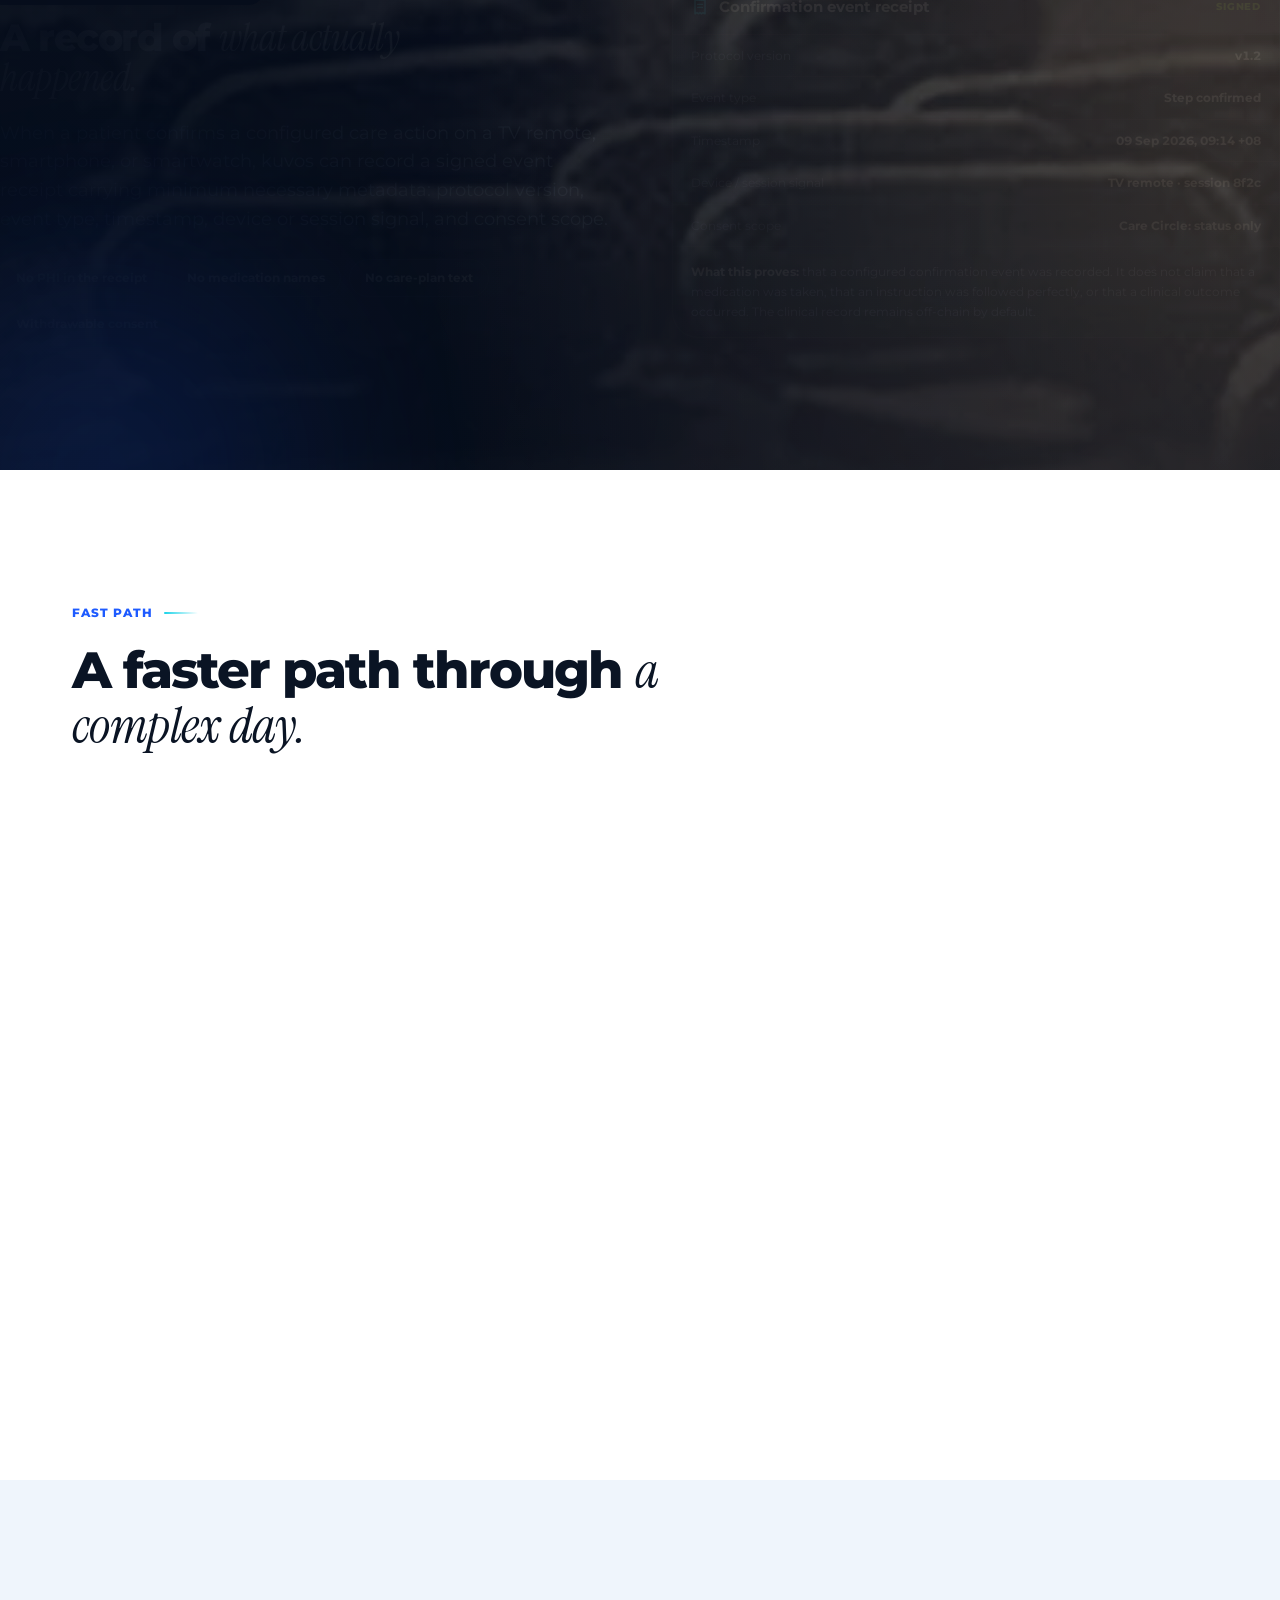
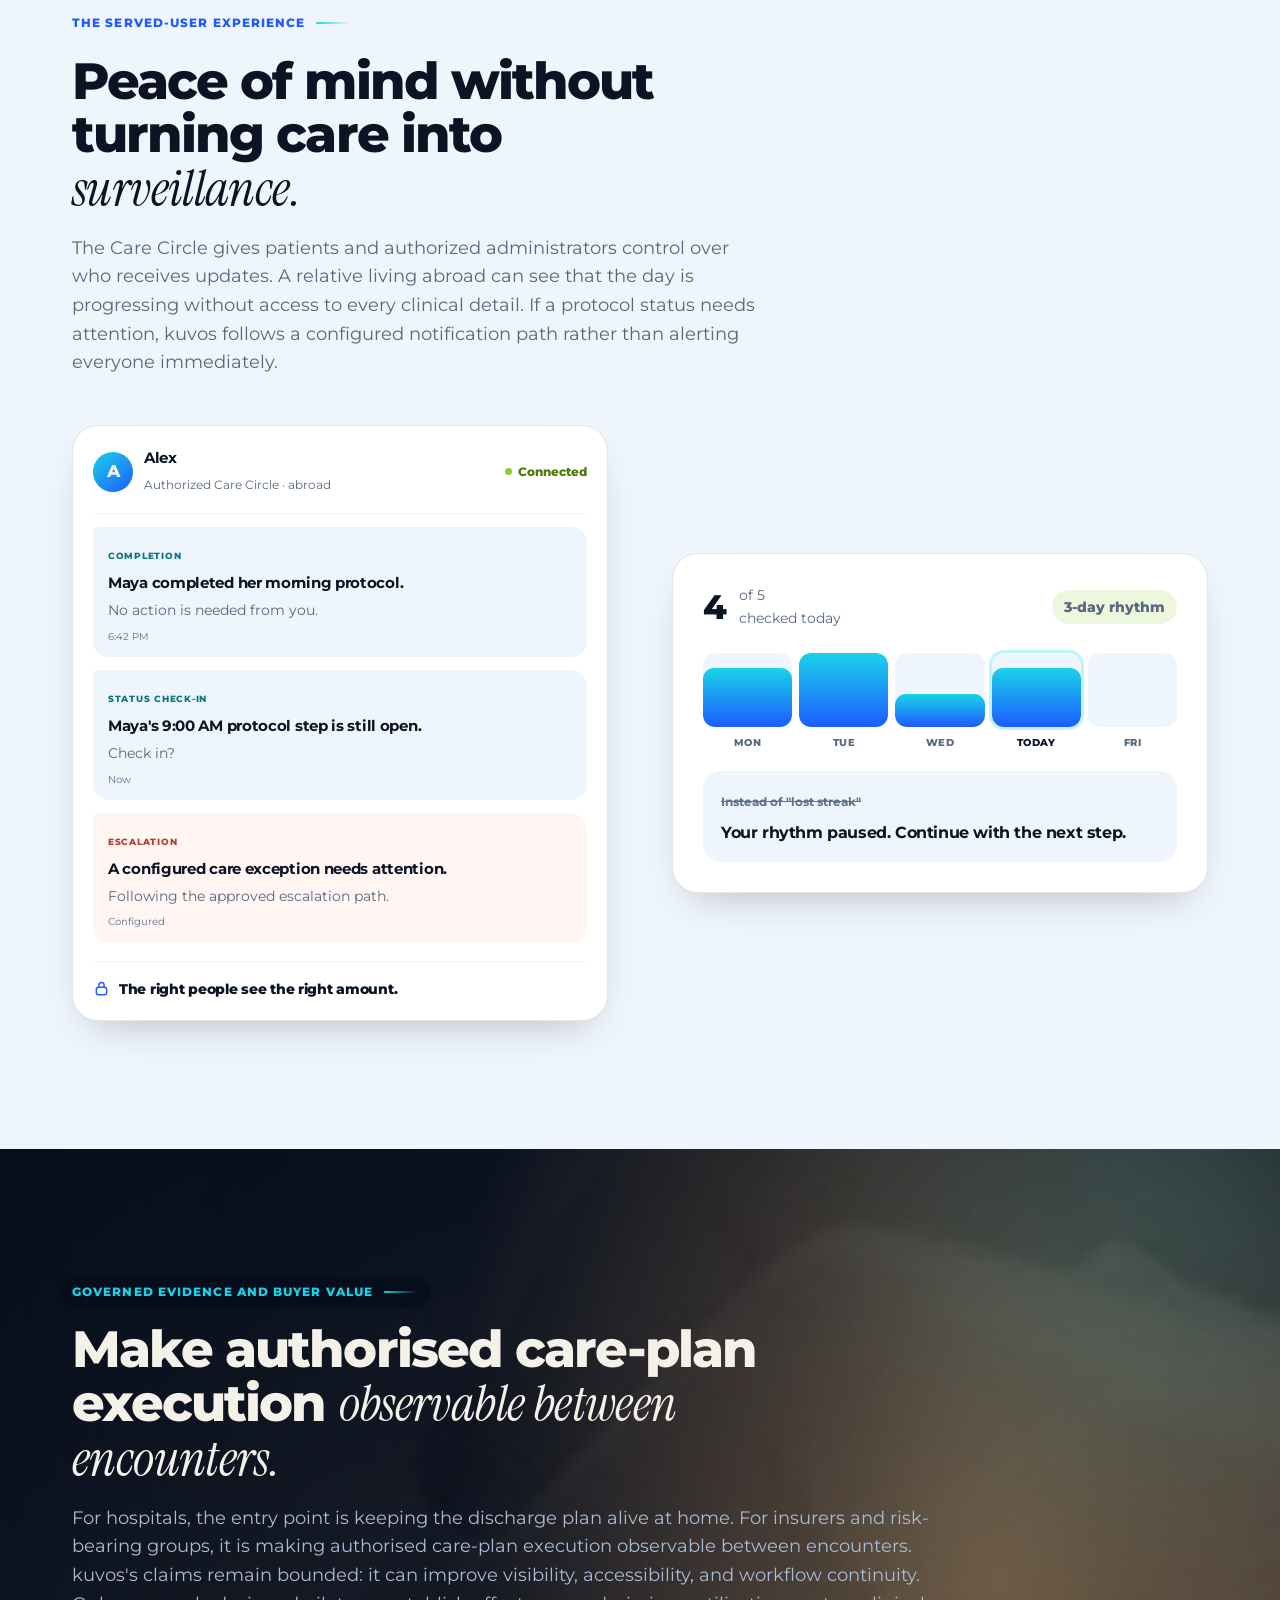
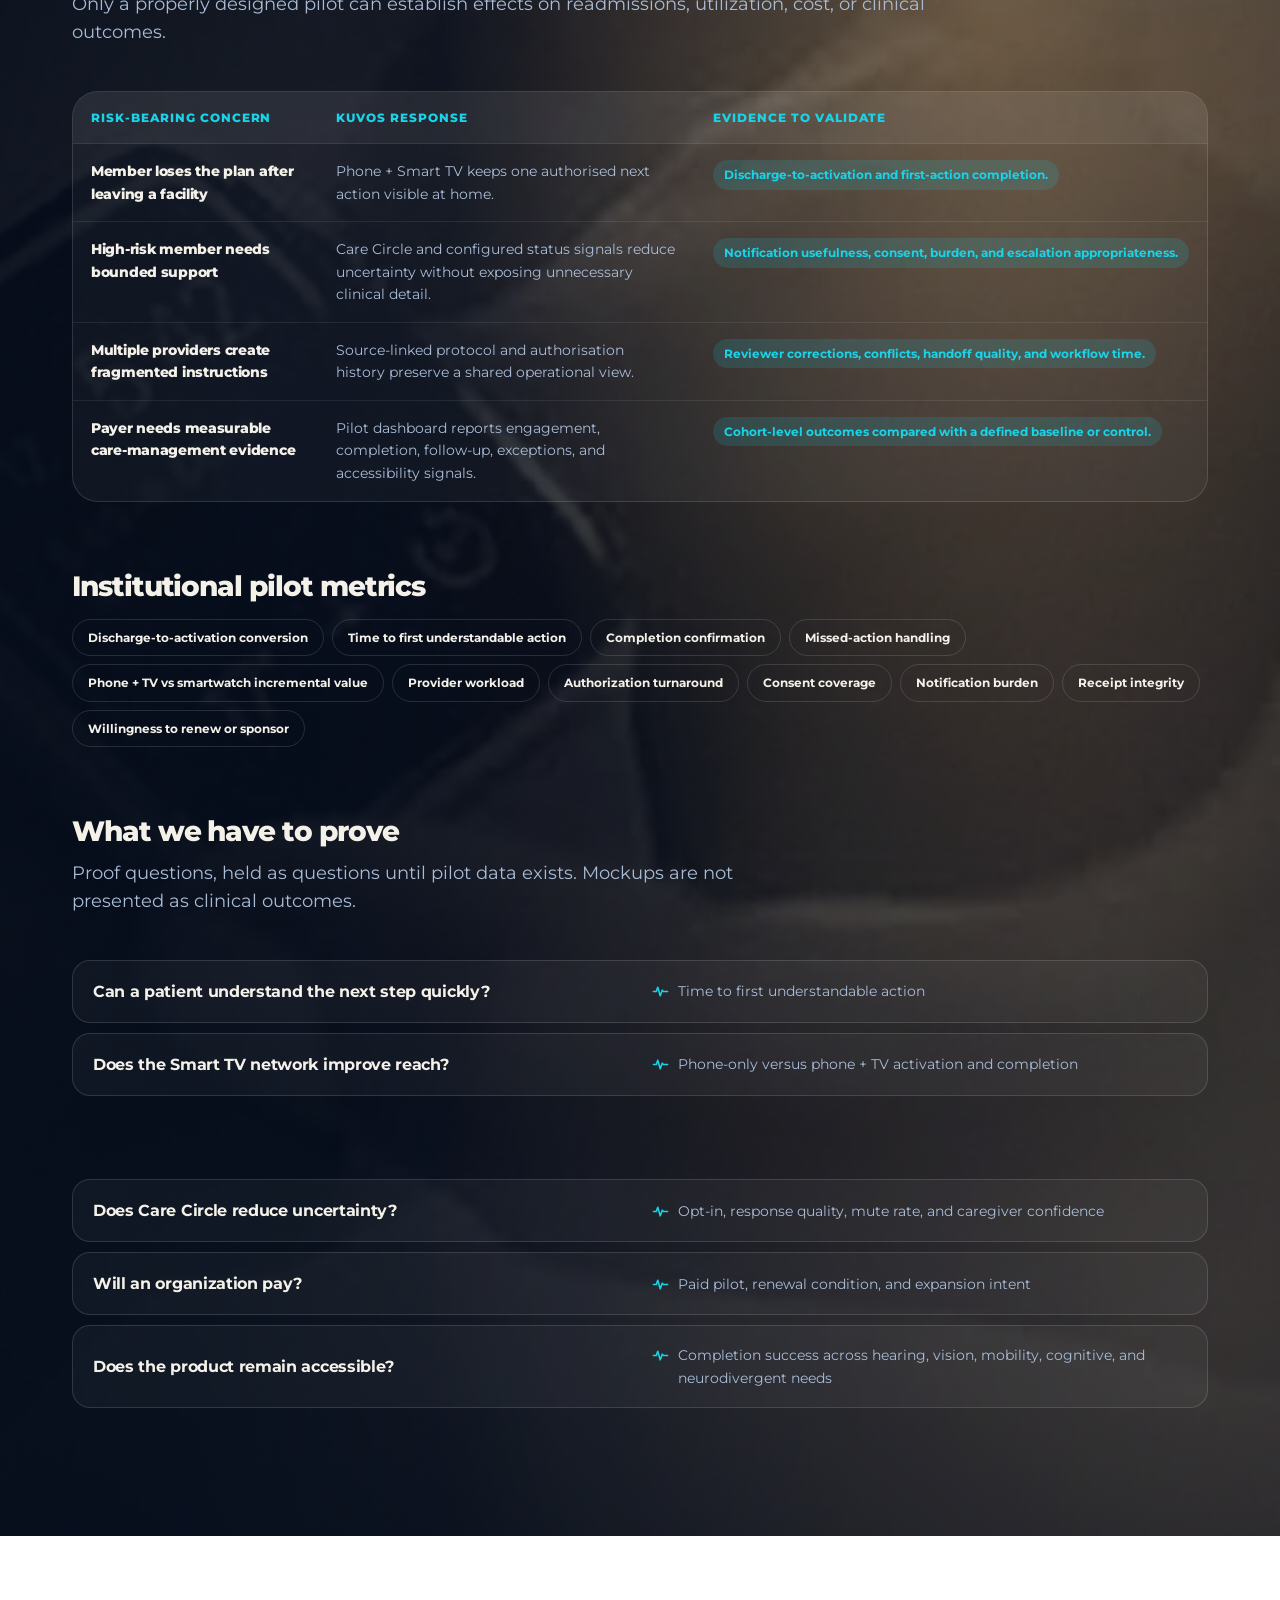
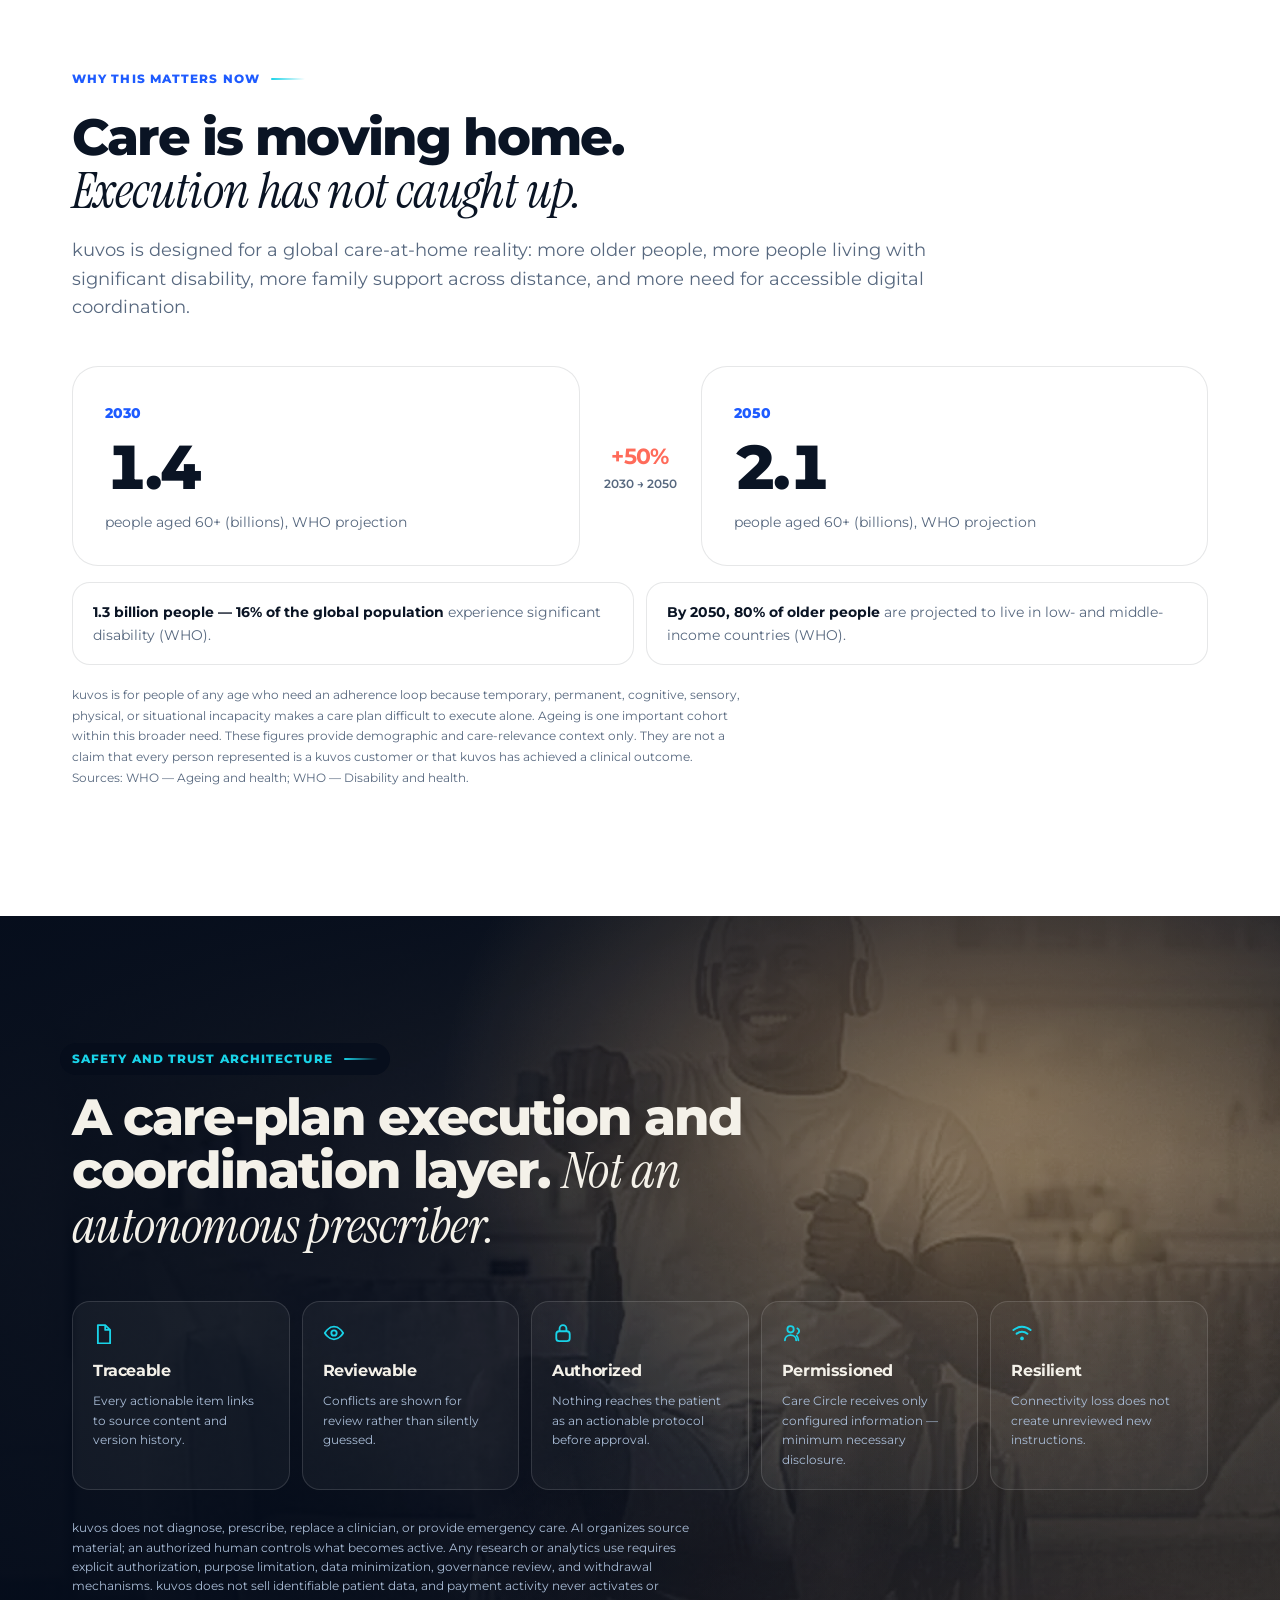
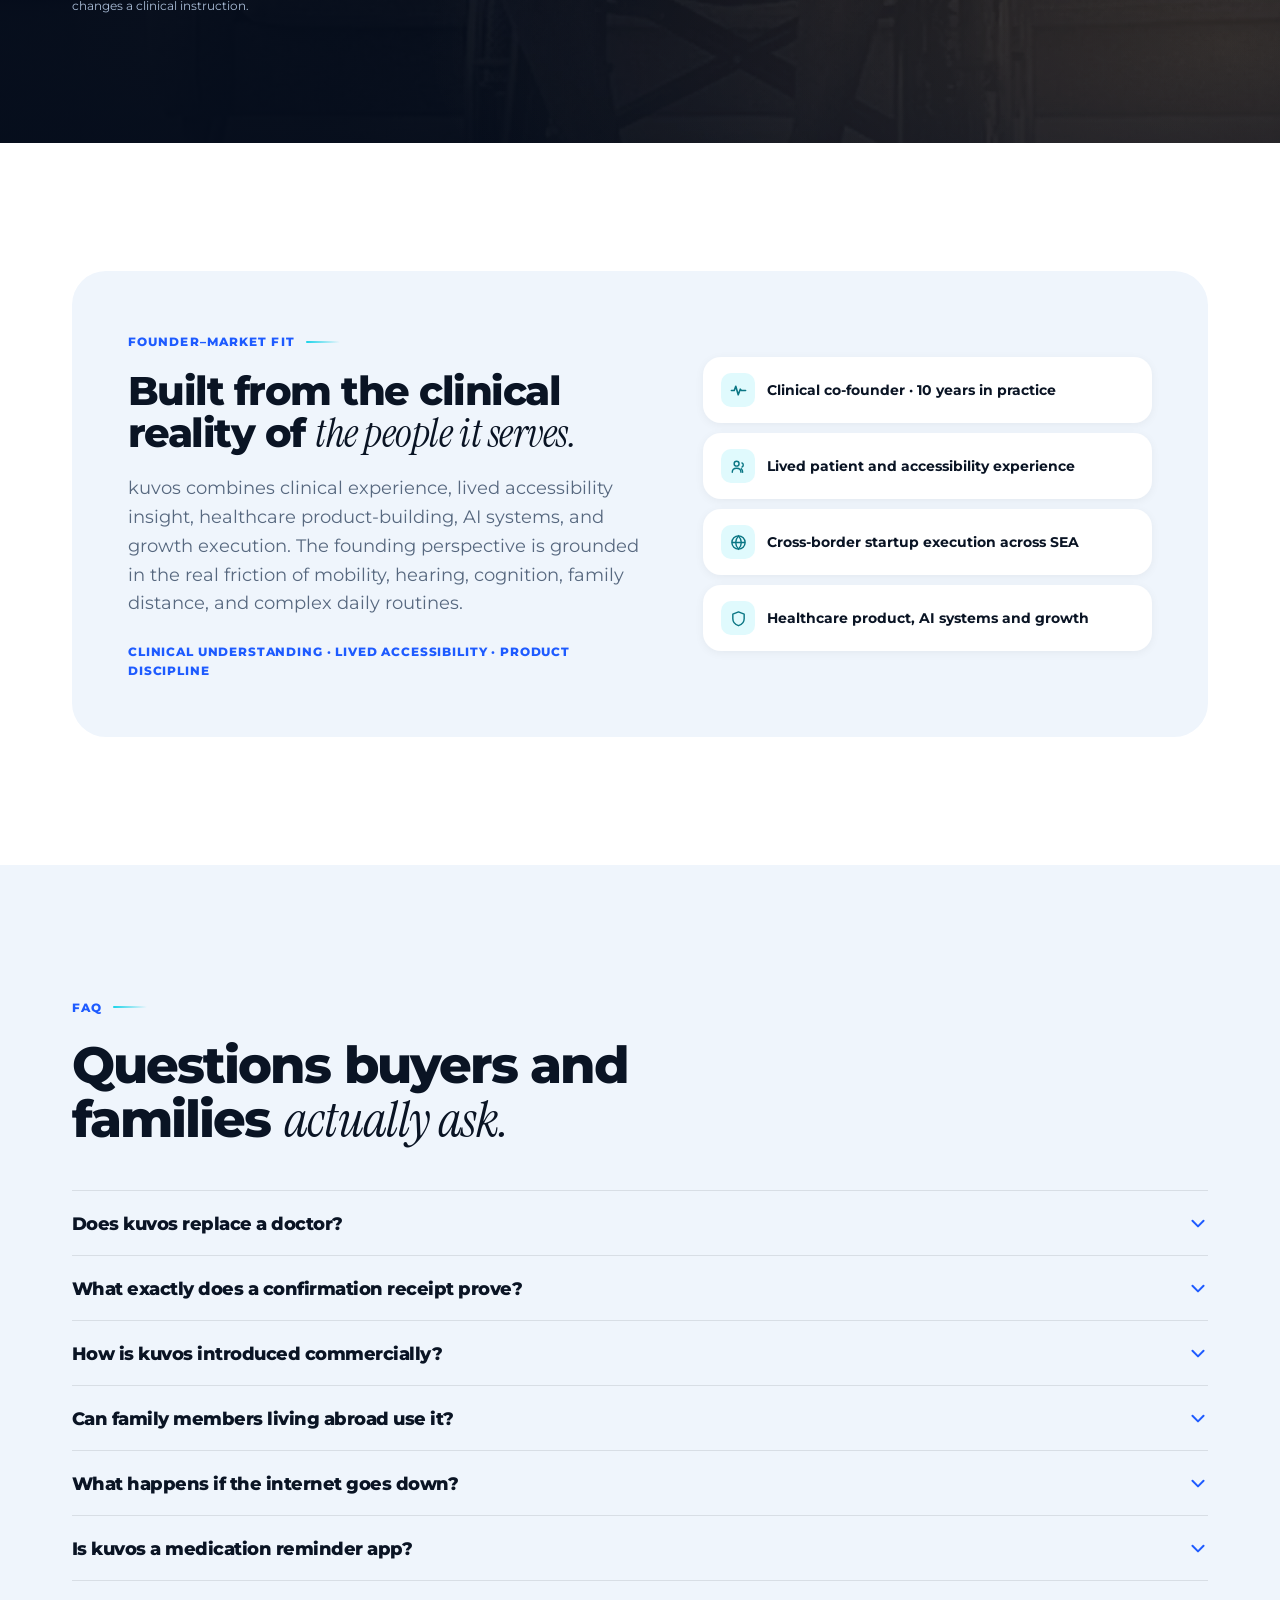
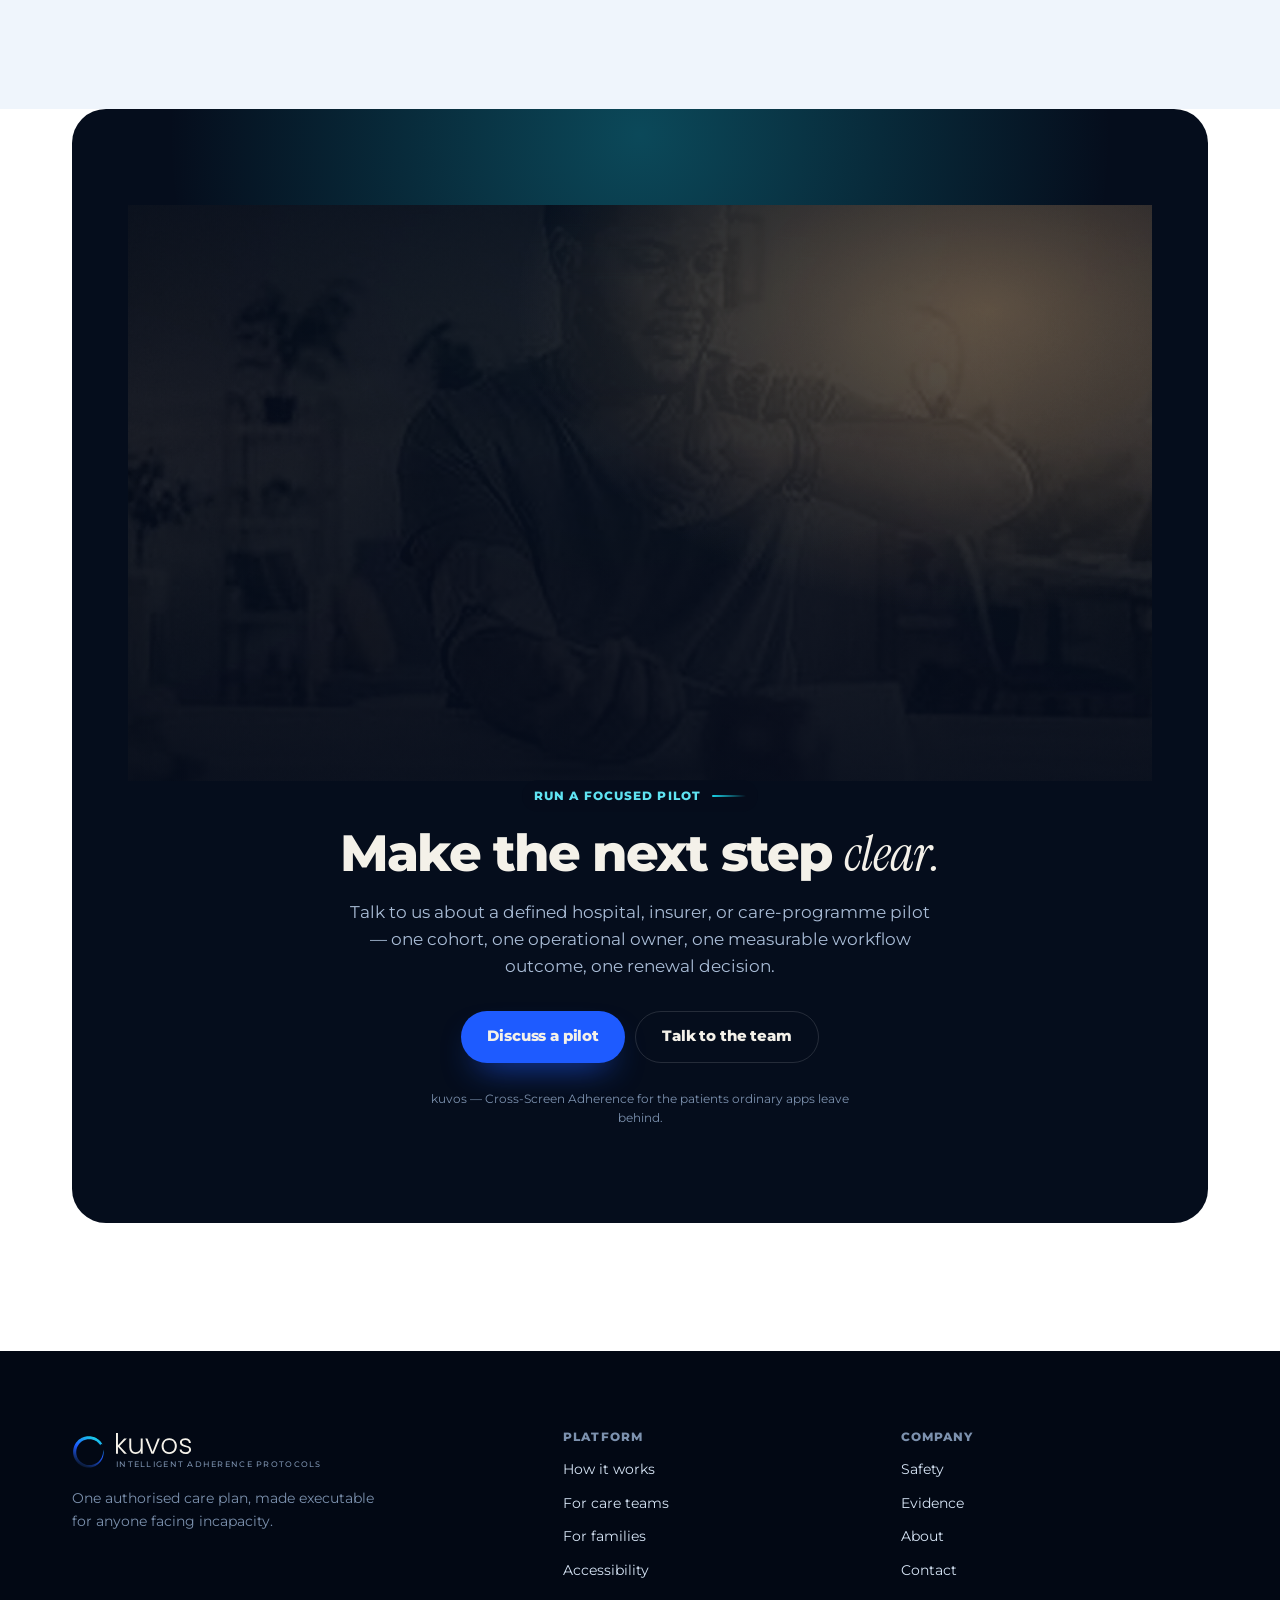
==== commit d5cfb005: "Remove the hero eyebrow One line. 129/129 passing.  Co-Authored-By: Claude Opus 5 <noreply@anthropic" ====
--- a/index.html
+++ b/index.html
@@ -120,7 +120,6 @@
   </div>
   <div class="shell hero-grid">
     <div>
-      <span class="eyebrow">One protocol. Three practical surfaces. One clearer day.</span>
       <h1>
         <span class="ln"><span>The Portable</span></span>
         <span class="ln"><span>Adherence Protocol for</span></span>
